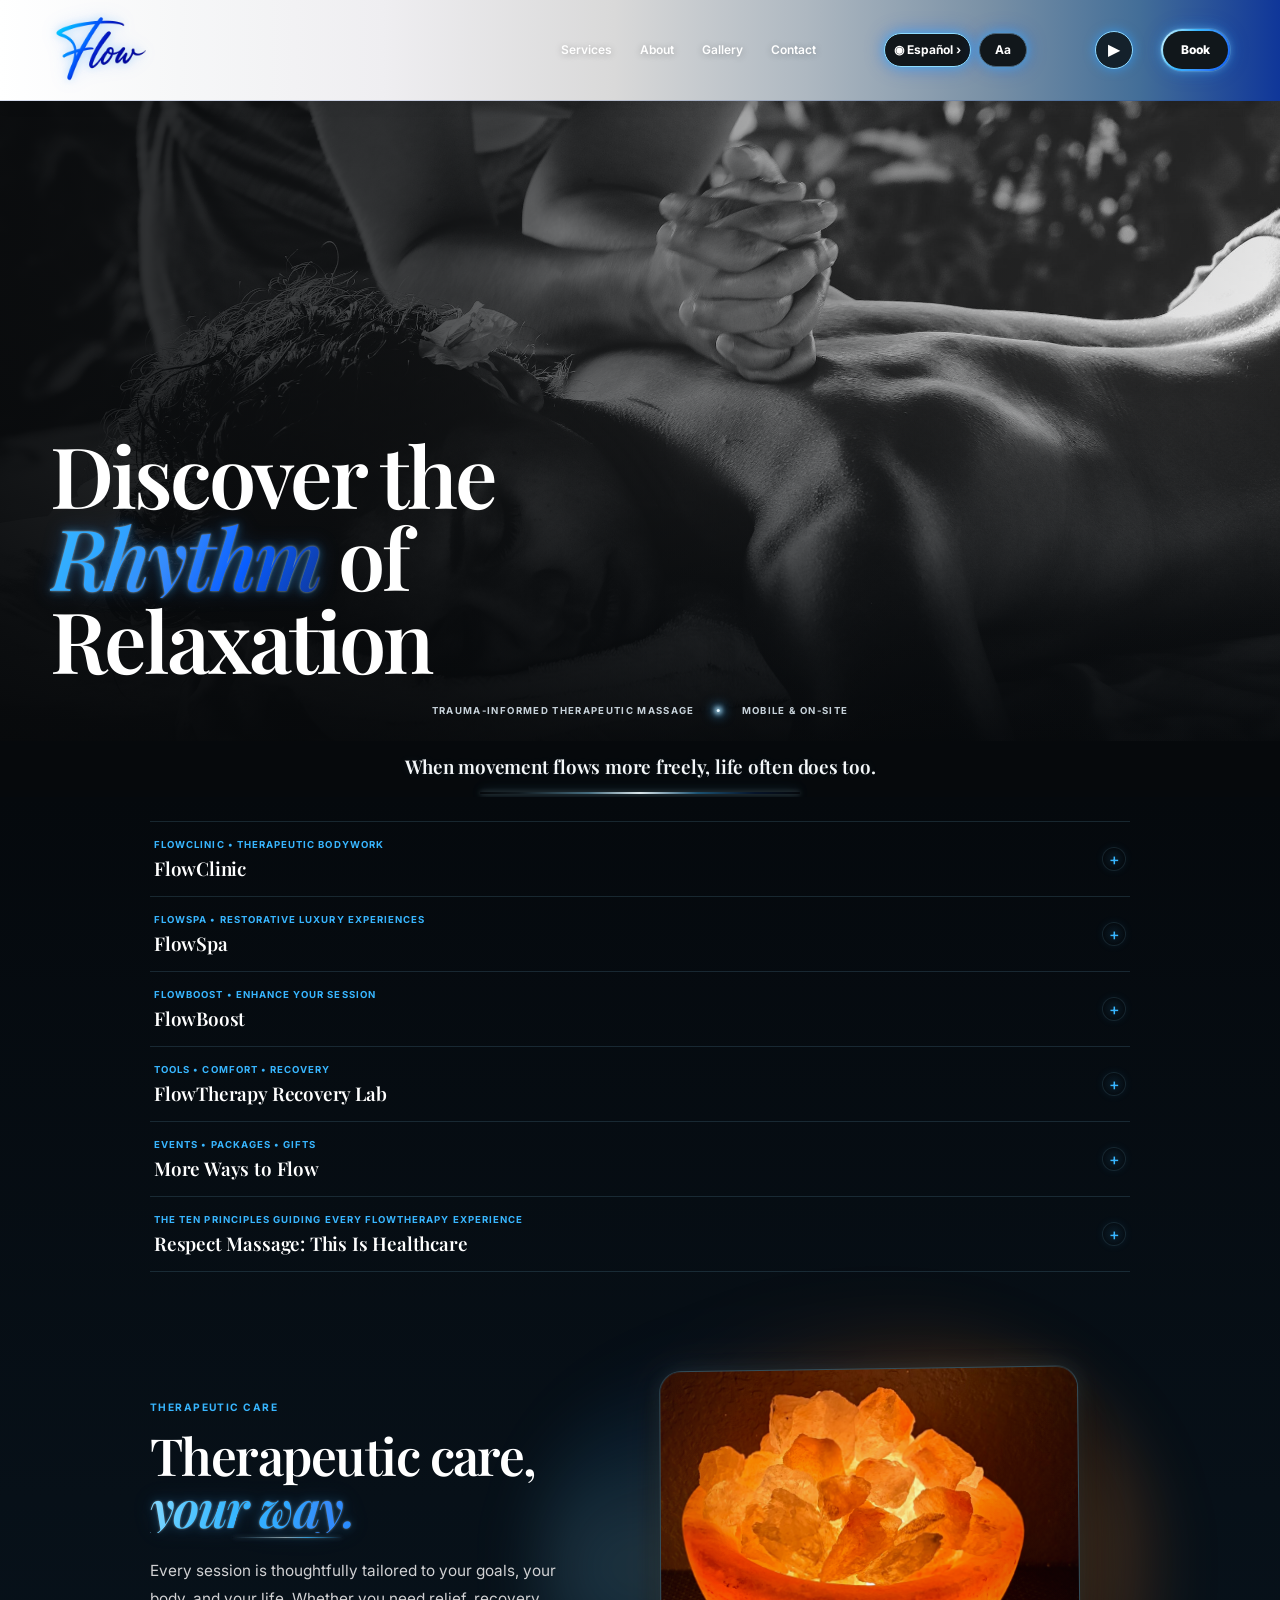
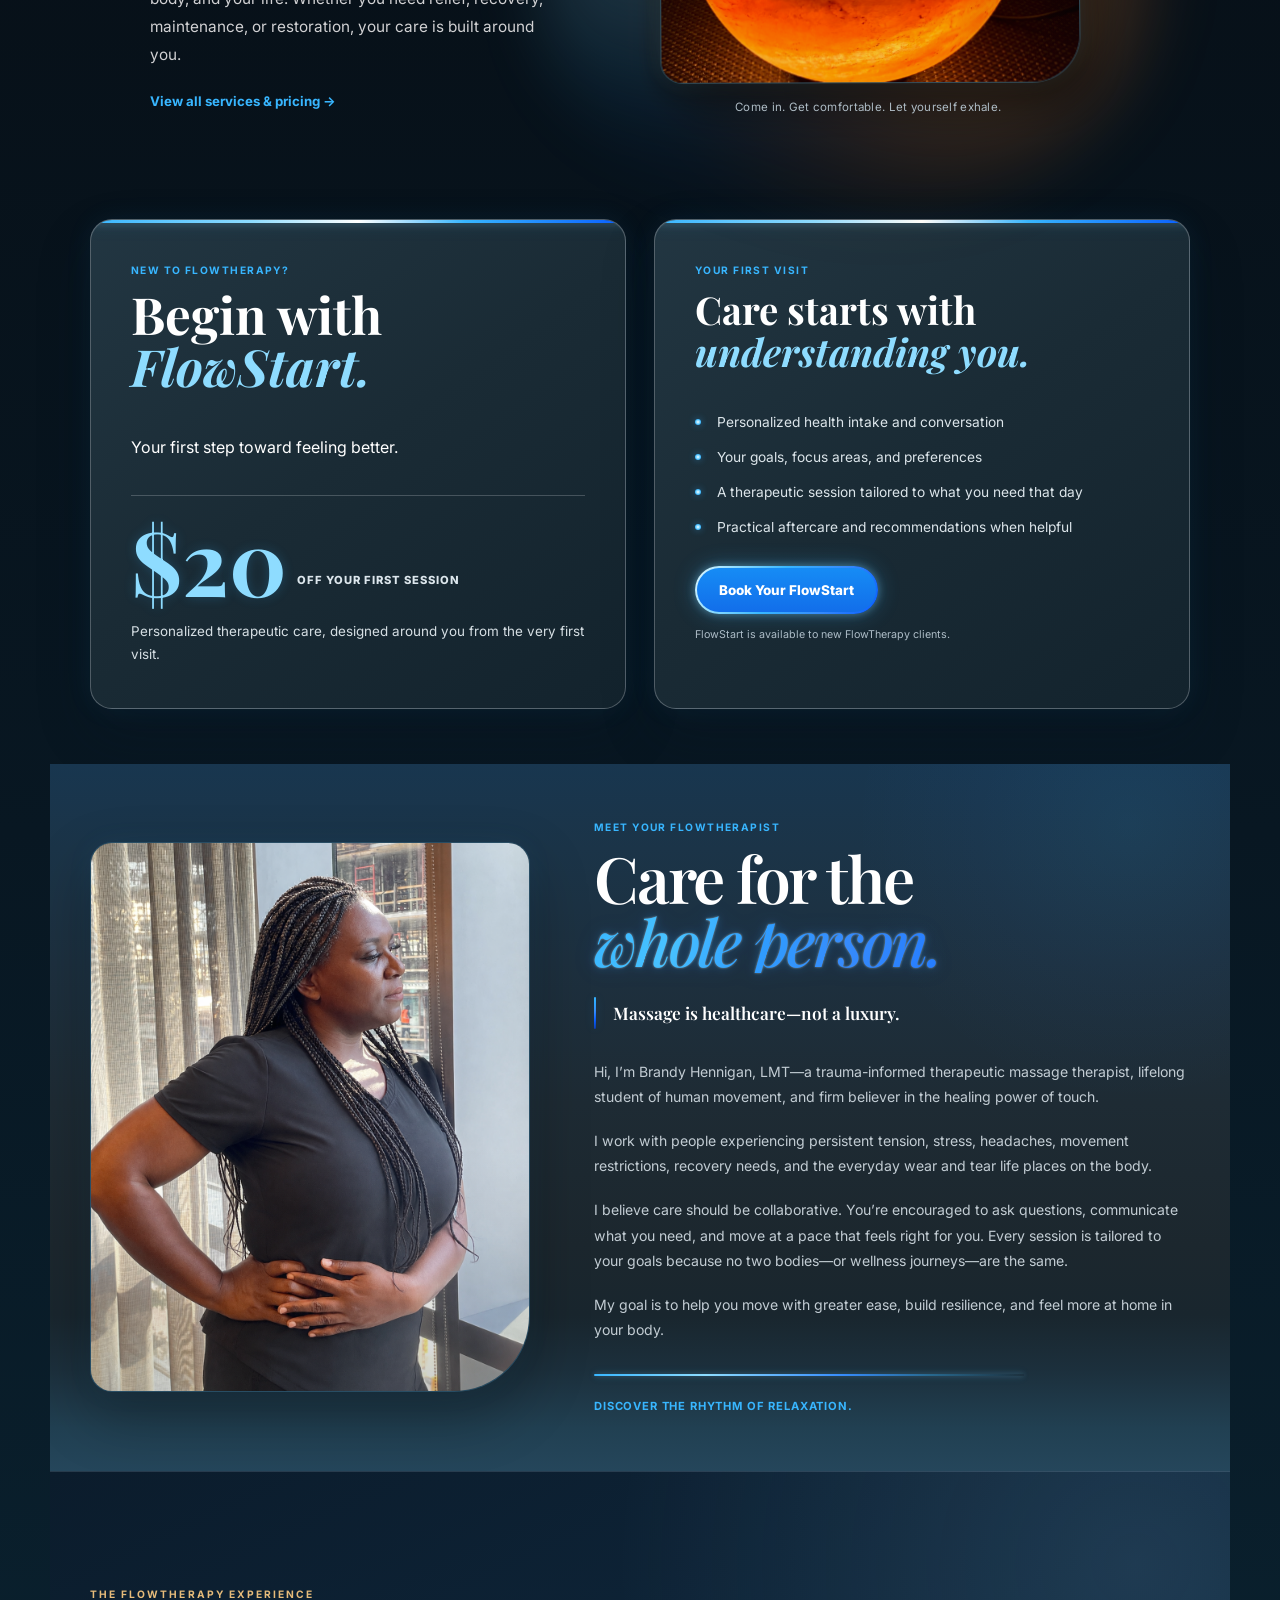
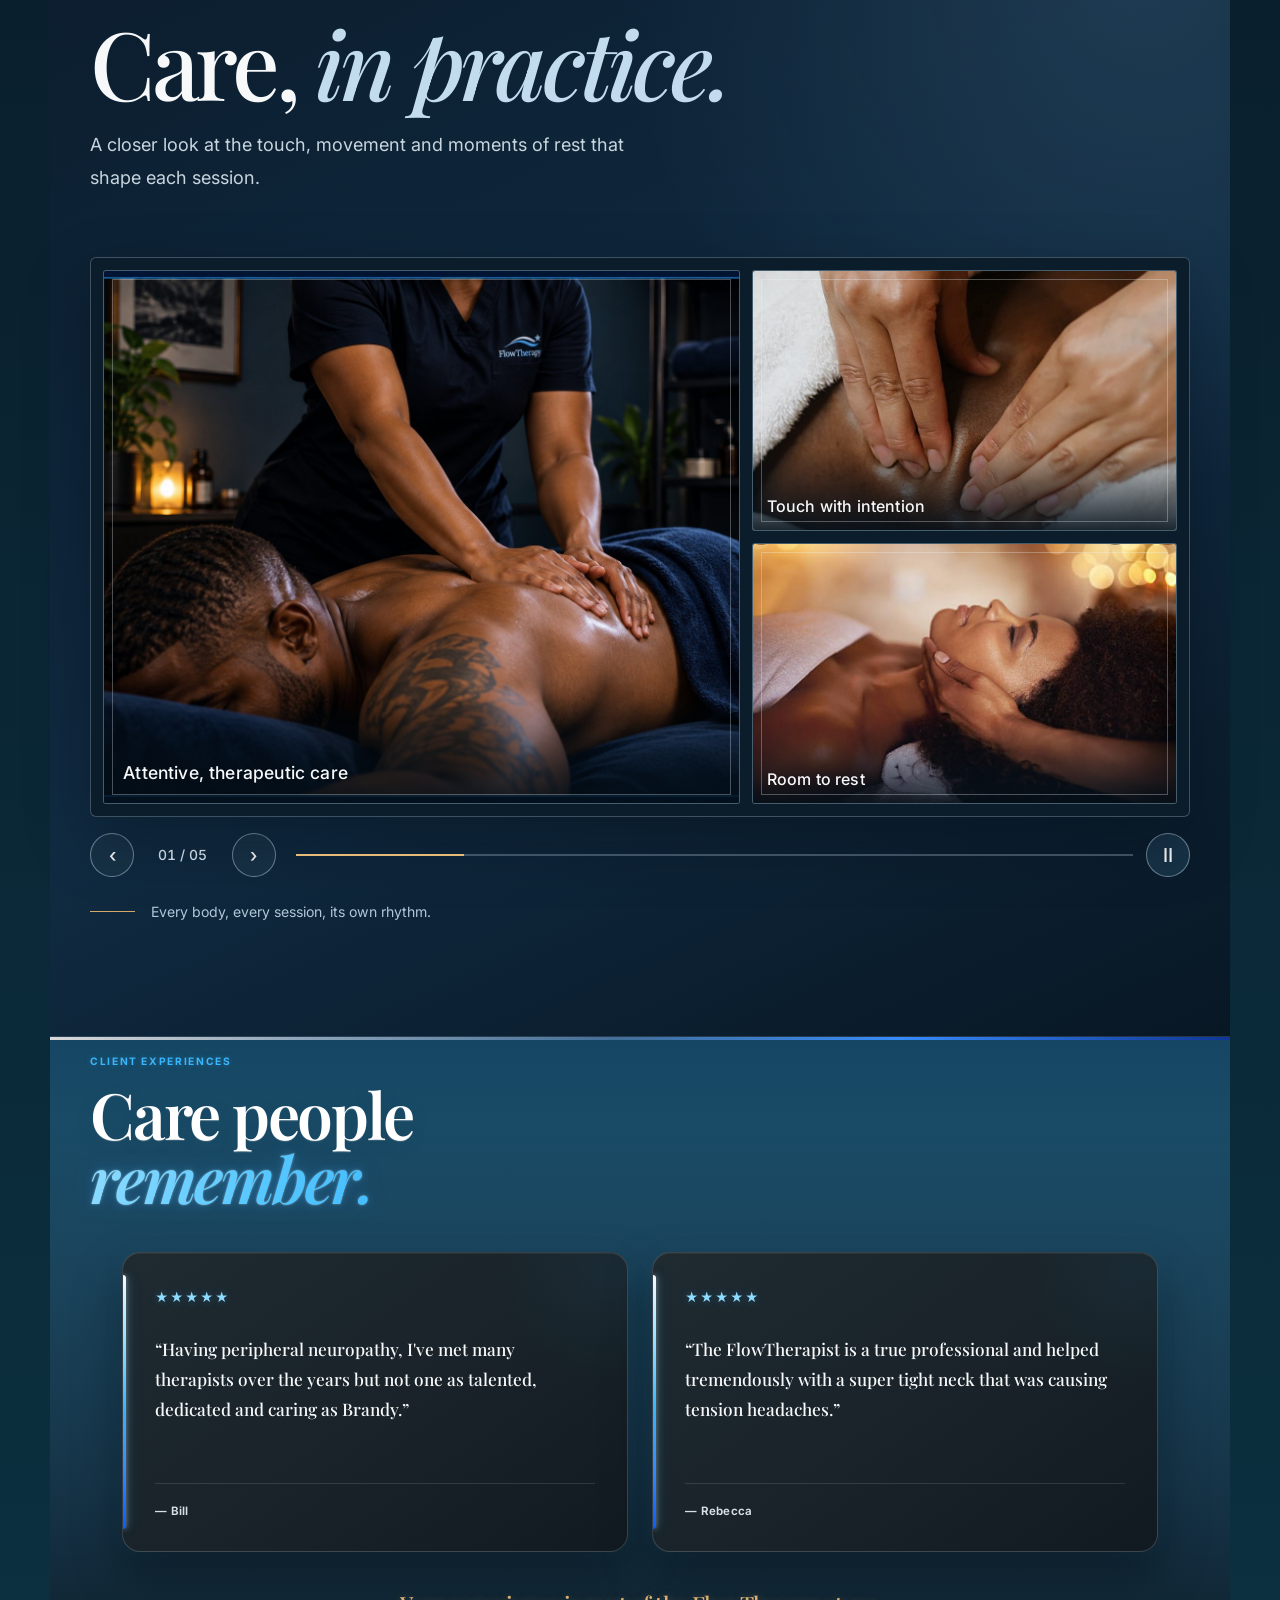
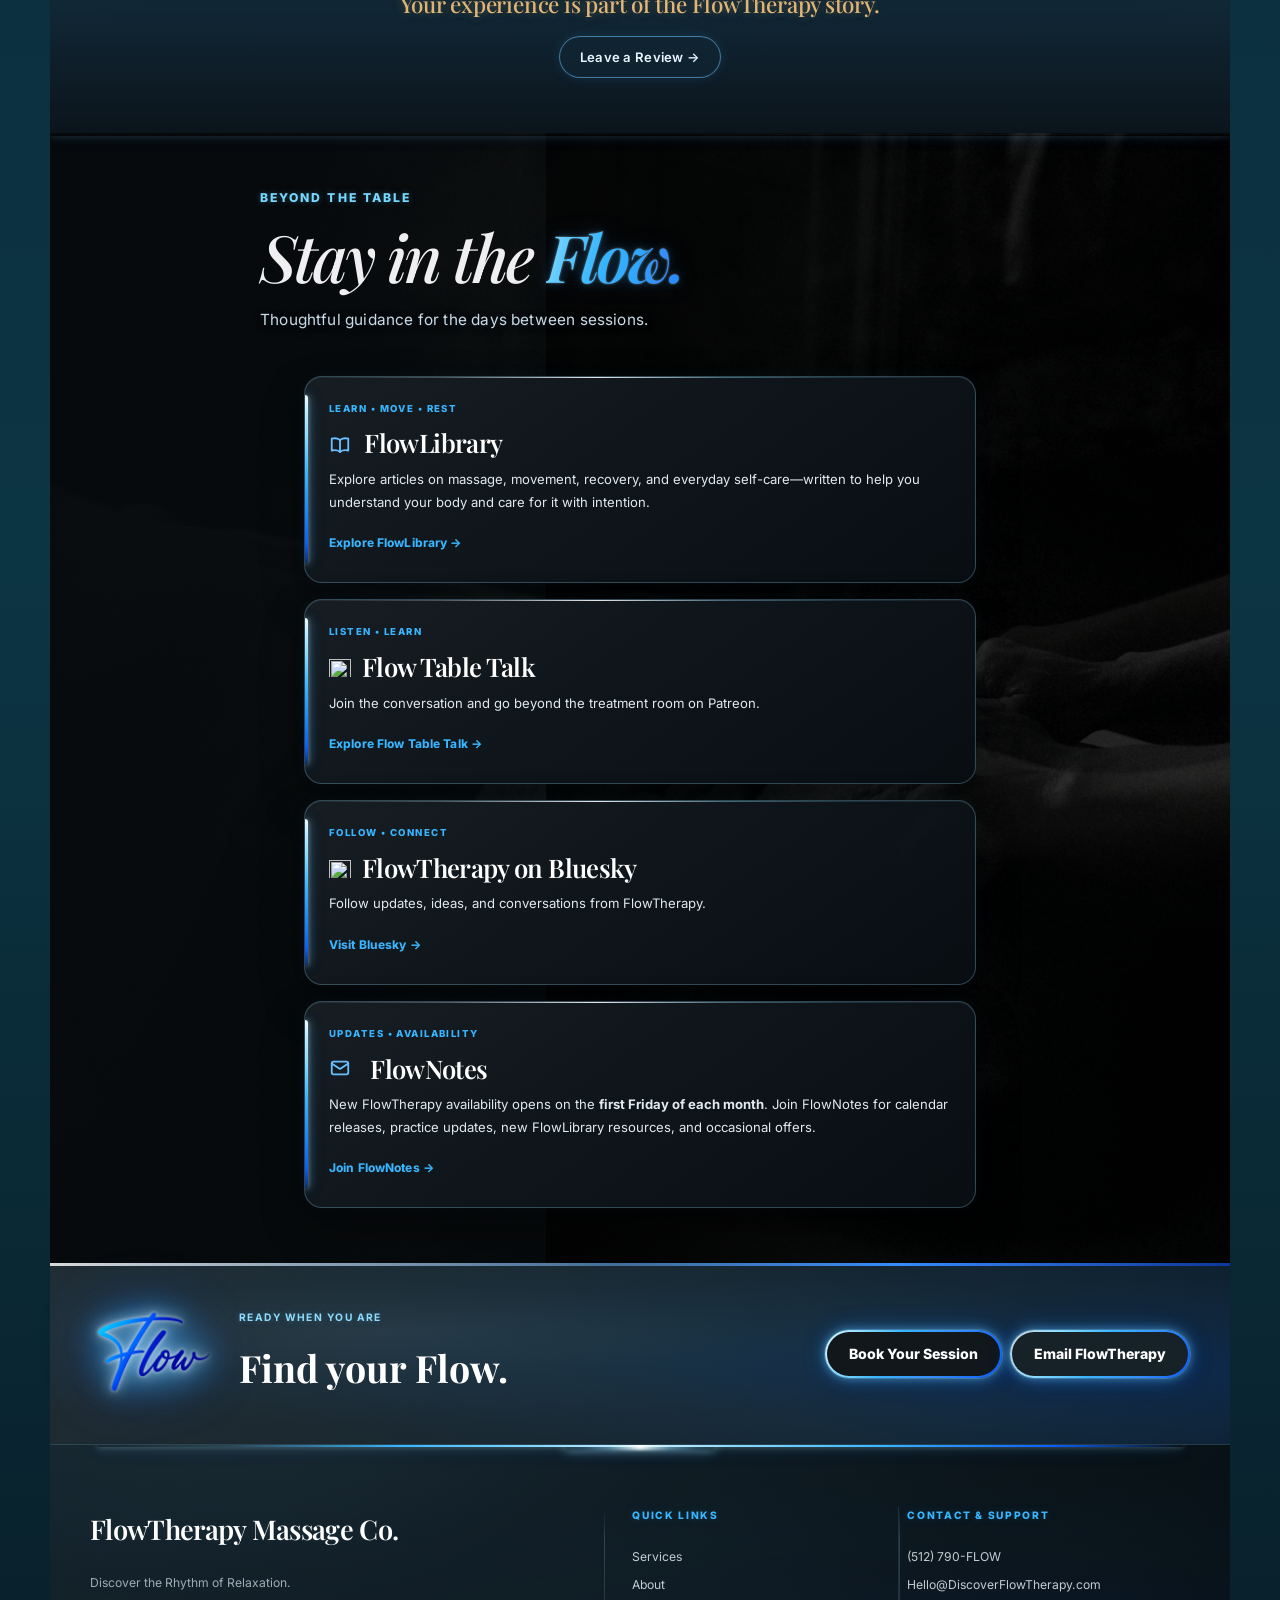
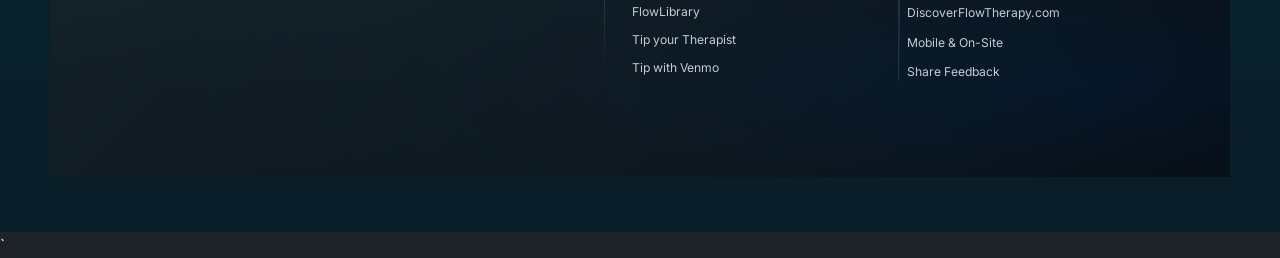
==== index.html @ a509ce99 "updated hero" ====
<!doctype html>
<html lang="en">
  <head>
    <meta charset="UTF-8" />

    <meta name="viewport" content="width=device-width, initial-scale=1.0" />

    <title>Therapeutic Massage in Killeen, TX | FlowTherapy Massage Co.</title>

    <meta
      name="description"
      content="Personalized, trauma-informed therapeutic massage. Discover the Rhythm of Relaxation."
    />
    <link rel="canonical" href="https://discoverflowtherapy.com/" />
    <meta
      property="og:title"
      content="Therapeutic Massage in Killeen, TX | FlowTherapy Massage Co."
    />

    <meta
      property="og:description"
      content="Discover the Rhythm of Relaxation through personalized therapeutic bodywork."
    />

    <meta property="og:type" content="website" />
    <meta property="og:url" content="https://discoverflowtherapy.com/" />

    <script type="application/ld+json">
      {
        "@context": "https://schema.org",
        "@type": "Organization",
        "@id": "https://discoverflowtherapy.com/#organization",
        "name": "FlowTherapy Massage Co.",
        "url": "https://discoverflowtherapy.com/",
        "description": "Personalized, trauma-informed therapeutic massage and restorative bodywork serving Central Texas.",
        "email": "hello@discoverflowtherapy.com",
        "telephone": "+1-512-790-3569",
        "areaServed": [
          {
            "@type": "AdministrativeArea",
            "name": "Bell County, Texas"
          },
          {
            "@type": "AdministrativeArea",
            "name": "Williamson County, Texas"
          },
          {
            "@type": "AdministrativeArea",
            "name": "Travis County, Texas"
          }
        ]
      }
    </script>

    <meta name="theme-color" content="#1d2328" />

    <link rel="preconnect" href="https://fonts.googleapis.com" />

    <link rel="preconnect" href="https://fonts.gstatic.com" crossorigin />

    <link
      href="https://fonts.googleapis.com/css2?family=Inter:wght@400;500;600;700&amp;family=Playfair+Display:ital,wght@0,500;0,600;0,700;1,500;1,600&amp;display=swap"
      rel="stylesheet"
    />

    <link rel="stylesheet" href="./assets/css/style.css?v=4" />
    <link rel="manifest" href="./manifest.webmanifest" />
    <link rel="icon" href="./assets/icons/favicon.ico" />
    <link rel="apple-touch-icon" href="./assets/icons/apple-touch-icon.png" />
    <!-- Google tag (gtag.js) -->
    <script
      async
      src="https://www.googletagmanager.com/gtag/js?id=G-N1Q7YEW5MF"
    ></script>

    <script>
      window.dataLayer = window.dataLayer || [];

      function gtag() {
        dataLayer.push(arguments);
      }

      gtag("js", new Date());
      gtag("config", "G-N1Q7YEW5MF");
    </script>
    <style>
      /* Keep the ten principles compact and legible on narrow screens. */
      .ft-respect-massage .ft-service-content {
        padding-inline: 0.5rem !important;
      }
      .ft-respect-massage ol {
        list-style: none !important;
        counter-reset: respect-principle;
        margin: 0 !important;
        padding: 0 !important;
        width: 100%;
        font-family: Inter, Arial, sans-serif !important;
        font-size: 0.94rem !important;
        font-weight: 500 !important;
        line-height: 1.4 !important;
        letter-spacing: -0.012em;
        color: #eaf2fa;
      }
      .ft-respect-massage li {
        counter-increment: respect-principle;
        display: grid;
        grid-template-columns: 1.55rem minmax(0, 1fr);
        gap: 0.2rem;
        align-items: baseline;
        margin: 0 !important;
        padding: 0.55rem 0 !important;
        border-bottom: 1px solid rgba(145, 190, 230, 0.2);
        font: inherit !important;
      }
      .ft-respect-massage li::before {
        content: counter(respect-principle, decimal-leading-zero);
        color: #69bcff;
        font-size: 0.78rem;
        font-weight: 700;
        letter-spacing: 0;
      }
    </style>
    <style>
      /* Make the content use the available width on phones and small tablets. */
      @media (max-width: 800px) {
        .ft-section .ft-shell,
        .ft-footer .ft-shell {
          width: calc(100% - 16px) !important;
          max-width: none !important;
          margin-inline: auto !important;
          padding-inline: 0 !important;
          box-sizing: border-box;
        }

        .ft-services-layout {
          display: block !important;
          width: 100% !important;
          max-width: none !important;
        }
        .ft-services-menu,
        .ft-services-side,
        .ft-services-menu > .ft-service-group,
        .ft-services-menu .ft-service-content {
          width: 100% !important;
          max-width: none !important;
          min-width: 0 !important;
          box-sizing: border-box;
          margin-inline: 0 !important;
        }
      }
      .ft-services-menu
        > details:first-of-type
        .ft-service-content
        > details.ft-service-group {
        border-bottom: 0 !important;
      }
      .ft-services-menu
        > details:first-of-type
        .ft-service-content
        > details.ft-service-group
        summary {
        border-bottom: 0 !important;
      }

      .ft-community-card h3 {
        display: flex;
        align-items: center;
        gap: 0.7rem;
      }
      .ft-community-card h3 img {
        width: 1.35rem;
        height: 1.35rem;
        object-fit: contain;
        filter: none !important;
        opacity: 1 !important;
        flex: none;
      }
      .ft-footer-grid > div {
        display: flex !important;
        flex-direction: column !important;
        align-items: flex-start;
        gap: 0.55rem;
        min-width: 0;
      }
      .ft-footer-grid a {
        display: block !important;
        overflow-wrap: anywhere;
        line-height: 1.45;
      }
      .ft-footer-grid p {
        margin: 0.25rem 0 0.5rem;
      }
      @media (max-width: 800px) {
        .ft-footer {
          padding-bottom: 5.5rem;
        }
      }
      .ft-meta-glint {
        display: inline-block !important;
        flex: 0 0 3px;
        width: 3px !important;
        height: 3px !important;
        margin-inline: 0.5rem;
        border-radius: 50%;
        background: #e9f8ff !important;
        box-shadow:
          0 0 5px 2px #b9eaff,
          0 0 11px 4px rgba(53, 169, 255, 0.55) !important;
      }
      .ft-access-tools {
        display: flex;
        justify-content: center;
        gap: 0.65rem;
        padding: 0.55rem 1rem;
        background: #0e1f2d;
      }
      .ft-access-tools a[aria-disabled="true"] {
        opacity: 0.55;
        cursor: not-allowed;
      }
      .ft-access-tools a,
      .ft-access-tools button {
        display: inline-flex;
        align-items: center;
        min-height: 2.5rem;
        padding: 0.35rem 0.8rem;
        border: 1px solid #5aa9df;
        border-radius: 999px;
        background: #142d42;
        color: #edf7ff;
        font:
          600 0.9rem Inter,
          Arial,
          sans-serif;
        text-decoration: none;
        cursor: pointer;
      }
      html.ft-large-text {
        font-size: 125% !important;
      }
      html.ft-large-text .ft-service-content,
      html.ft-large-text .ft-about-copy,
      html.ft-large-text .ft-flowhub {
        font-size: 1.15rem !important;
      }
    </style>
    <style>
      .ft-access-tools {
        display: flex;
        justify-content: flex-end;
        align-items: center;
        gap: 8px;
        padding: 0px max(16px, calc((100vw - 1200px) / 2));
        background: transparent;
      }
      .ft-access-tools a,
      .ft-access-tools button {
        display: inline-flex;
        align-items: center;
        justify-content: center;
        min-height: 34px;
        padding: 0 9px;
        border: 1px solid #49647a;
        border-radius: 999px;
        background: #11171b;
        box-shadow:
          0 0 10px rgba(56, 182, 255, 0.65),
          0 0 20px rgba(9, 94, 255, 0.4);
        color: #fff;
        font:
          700 12px/1 Inter,
          Arial,
          sans-serif;
        text-decoration: none;
        white-space: nowrap;
        cursor: pointer;
      }
      .ft-access-tools #ft-text-size {
        min-width: 48px;
        padding-inline: 12px;
      }
      .ft-access-tools #ft-spanish {
        border-color: #8edcff;
      }
      .ft-access-tools a:focus-visible,
      .ft-access-tools button:focus-visible {
        outline: 2px solid #9bdcff;
        outline-offset: 3px;
      }
    </style>
    <style>
      /* Clickable service cards keep the existing FlowTherapy card treatment. */
      a.ft-simple-service {
        color: inherit;
        text-decoration: none;
      }
    </style>
    <style>
      /* Care, in practice — the FlowTherapy editorial gallery. */
      .ft-gallery {
        position: relative;
        isolation: isolate;
        padding: clamp(5rem, 9vw, 9rem) 0;
        color: #f6f8fa;
        background:
          radial-gradient(
            circle at 92% 8%,
            rgba(116, 170, 207, 0.16),
            transparent 34%
          ),
          linear-gradient(155deg, #0b1c2c, #102b42 57%, #081724);
      }
      .ft-gallery::before {
        content: "";
        position: absolute;
        inset: 0;
        z-index: -1;
        pointer-events: none;
        border-block: 1px solid rgba(188, 215, 238, 0.16);
      }
      .ft-gallery .ft-gallery-intro {
        max-width: 710px;
        margin-bottom: clamp(2rem, 5vw, 4.2rem);
      }
      .ft-gallery .ft-eyebrow {
        color: #e6bb7a;
        letter-spacing: 0.2em;
      }
      .ft-gallery h2 {
        margin: 0.35rem 0 1rem;
        font:
          500 clamp(2.8rem, 7.4vw, 6.3rem)/1.05 "Playfair Display",
          Georgia,
          serif;
        letter-spacing: -0.045em;
      }
      .ft-gallery h2 em {
        color: #c2dcee;
        font-weight: 500;
      }
      .ft-gallery-intro > p:last-child {
        max-width: 34rem;
        margin: 0;
        color: #c7d5de;
        font:
          400 clamp(1rem, 1.5vw, 1.13rem)/1.8 Inter,
          sans-serif;
      }
      .ft-gallery-stage {
        position: relative;
        height: clamp(400px, 47vw, 560px);
        overflow: hidden;
        border: 1px solid rgba(190, 216, 232, 0.28);
        border-radius: 6px;
        background: #0b1d2b;
        box-shadow: 0 24px 65px rgba(0, 5, 12, 0.3);
      }
      .ft-gallery-panel {
        position: absolute;
        inset: 0;
        display: grid;
        grid-template-columns: minmax(0, 1.5fr) minmax(0, 1fr);
        grid-template-rows: repeat(2, minmax(0, 1fr));
        gap: clamp(6px, 1vw, 12px);
        padding: clamp(6px, 1vw, 12px);
        opacity: 0;
        visibility: hidden;
        pointer-events: none;
        transition:
          opacity 0.8s ease,
          visibility 0s linear 0.8s;
      }
      .ft-gallery-panel.is-active {
        opacity: 1;
        visibility: visible;
        pointer-events: auto;
        z-index: 1;
        transition:
          opacity 0.8s ease,
          visibility 0s;
      }
      .ft-gallery-item {
        position: relative;
        min-width: 0;
        min-height: 0;
        margin: 0;
        overflow: hidden;
        background: #193447;
        border: 1px solid rgba(223, 235, 244, 0.22);
        border-radius: 3px;
      }
      .ft-gallery-item:first-child {
        grid-row: 1 / 3;
      }
      .ft-gallery-panel--pair .ft-gallery-item:last-child {
        grid-row: 1 / 3;
      }
      .ft-gallery-item::after {
        content: "";
        position: absolute;
        inset: 8px;
        border: 1px solid rgba(235, 242, 249, 0.3);
        pointer-events: none;
      }
      .ft-gallery-item button {
        display: block;
        width: 100%;
        height: 100%;
        padding: 0;
        border: 0;
        color: inherit;
        background: transparent;
        text-align: left;
        cursor: zoom-in;
      }
      .ft-gallery-item img {
        display: block;
        width: 100%;
        height: 100%;
        object-fit: cover;
        transition: transform 0.7s ease;
      }
      .ft-gallery-item button:hover img {
        transform: scale(1.035);
      }
      .ft-gallery-item button:focus-visible,
      .ft-gallery-control:focus-visible {
        outline: 3px solid #e8b36d;
        outline-offset: -4px;
      }
      .ft-gallery-item figcaption {
        position: absolute;
        inset: auto 0 0;
        padding: 3rem 0.85rem 0.8rem;
        pointer-events: none;
        background: linear-gradient(transparent, rgba(3, 15, 25, 0.88));
        font:
          500 clamp(0.75rem, 1.3vw, 1rem)/1.35 Inter,
          sans-serif;
        letter-spacing: 0.01em;
      }
      .ft-gallery-item:first-child figcaption {
        padding: 4rem 1.2rem 1.15rem;
        font-size: clamp(0.9rem, 1.5vw, 1.1rem);
      }
      .ft-gallery-controls {
        display: flex;
        align-items: center;
        gap: 0.8rem;
        margin-top: 1rem;
      }
      .ft-gallery-control {
        display: inline-grid;
        place-items: center;
        flex: none;
        width: 44px;
        height: 44px;
        padding: 0;
        border: 1px solid rgba(194, 220, 238, 0.5);
        border-radius: 50%;
        color: #f6f8fa;
        background: #173246;
        font:
          500 1.2rem Inter,
          sans-serif;
        cursor: pointer;
      }
      .ft-gallery-control:hover {
        border-color: #e6bb7a;
        color: #e6bb7a;
      }
      .ft-gallery-count {
        min-width: 4.5rem;
        color: #d9e8f3;
        text-align: center;
        font:
          500 0.87rem Inter,
          sans-serif;
        font-variant-numeric: tabular-nums;
      }
      .ft-gallery-progress {
        position: relative;
        flex: 1;
        height: 2px;
        margin-left: 0.5rem;
        background: rgba(194, 220, 238, 0.28);
      }
      .ft-gallery-progress span {
        display: block;
        height: 100%;
        width: 20%;
        background: #e6bb7a;
        transition: width 0.6s ease;
      }
      .ft-gallery-note {
        display: flex;
        align-items: center;
        gap: 1rem;
        margin: 1.5rem 0 0;
        color: #afc7d7;
        font:
          400 0.88rem/1.5 Inter,
          sans-serif;
      }
      .ft-gallery-note::before {
        content: "";
        width: 2.8rem;
        height: 1px;
        background: #d5a968;
      }
      .ft-gallery-dialog {
        position: fixed;
        width: min(94vw, 1200px);
        max-height: 94vh;
        padding: 0;
        border: 1px solid rgba(198, 224, 242, 0.38);
        border-radius: 8px;
        color: #fff;
        background: #091927;
        box-shadow: 0 30px 90px rgba(0, 0, 0, 0.7);
      }
      .ft-gallery-dialog::backdrop {
        background: rgba(2, 10, 19, 0.88);
      }
      .ft-gallery-dialog img {
        display: block;
        width: 100%;
        max-height: 79vh;
        object-fit: contain;
      }
      .ft-gallery-dialog p {
        margin: 0;
        padding: 0.8rem 1.1rem 1rem;
        font:
          500 0.92rem Inter,
          sans-serif;
      }
      .ft-gallery-close {
        position: absolute;
        top: 0.75rem;
        right: 0.75rem;
        width: 44px;
        height: 44px;
        border: 1px solid rgba(255, 255, 255, 0.6);
        border-radius: 50%;
        color: white;
        background: rgba(4, 16, 27, 0.85);
        font-size: 1.5rem;
        cursor: pointer;
      }
      .ft-gallery-close:focus-visible {
        outline: 3px solid #e8b36d;
        outline-offset: 3px;
      }
      @media (max-width: 700px) {
        .ft-gallery {
          padding-block: 3.7rem;
        }
        .ft-gallery .ft-gallery-intro {
          margin-bottom: 1.5rem;
        }
        .ft-gallery-stage {
          height: min(112vw, 520px);
          min-height: 390px;
        }
        .ft-gallery-panel {
          grid-template-columns: repeat(2, minmax(0, 1fr));
          grid-template-rows: minmax(0, 1.35fr) minmax(0, 1fr);
          gap: 7px;
          padding: 7px;
        }
        .ft-gallery-item:first-child {
          grid-column: 1 / -1;
          grid-row: 1;
        }
        .ft-gallery-panel--pair .ft-gallery-item:last-child {
          grid-column: 1 / -1;
          grid-row: 2;
        }
        .ft-gallery-item figcaption,
        .ft-gallery-item:first-child figcaption {
          padding: 2.6rem 0.7rem 0.6rem;
          font-size: 0.78rem;
        }
        .ft-gallery-item:first-child figcaption {
          font-size: 0.94rem;
          padding: 3rem 1rem 0.8rem;
        }
        .ft-gallery-controls {
          gap: 0.55rem;
        }
        .ft-gallery-progress {
          margin-left: 0.2rem;
        }
      }
      @media (prefers-reduced-motion: reduce) {
        .ft-gallery-panel,
        .ft-gallery-panel.is-active,
        .ft-gallery-progress span,
        .ft-gallery-item img {
          transition: none;
        }
      }

      /* A small, visitor-controlled music button in the site header. */
      .ft-soul-button {
        width: 38px;
        height: 38px;
        min-width: 38px;
        padding: 0;
        display: inline-grid;
        place-items: center;
        border-radius: 50%;
        border: 1px solid #8dd8ff;
        background: #14212b;
        color: #fff;
        box-shadow: 0 0 11px rgba(44, 159, 255, 0.7);
        cursor: pointer;
        font-size: 16px;
        line-height: 1;
      }
      .ft-soul-button:hover,
      .ft-soul-button[aria-pressed="true"] {
        box-shadow: 0 0 17px rgba(62, 177, 255, 0.95);
      }
      .ft-soul-button:focus-visible,
      .ft-soul-close:focus-visible,
      .ft-soul-panel a:focus-visible {
        outline: 3px solid #ffcb80;
        outline-offset: 3px;
      }
      .ft-soul-panel {
        position: absolute;
        top: calc(100% + 8px);
        right: max(12px, calc((100vw - 1200px) / 2));
        z-index: 100;
        width: min(340px, calc(100vw - 24px));
        padding: 12px;
        color: #fff;
        background: #102538;
        border: 1px solid #6595b5;
        border-radius: 18px;
        box-shadow: 0 18px 42px rgba(0, 0, 0, 0.35);
      }
      .ft-soul-panel[hidden] {
        display: none;
      }
      .ft-soul-panel-head {
        display: flex;
        align-items: center;
        justify-content: space-between;
        gap: 10px;
        margin-bottom: 8px;
        font:
          600 14px Inter,
          sans-serif;
      }
      .ft-soul-close {
        background: none;
        color: #fff;
        border: 0;
        font-size: 24px;
        line-height: 1;
        cursor: pointer;
      }
      .ft-soul-embed iframe {
        display: block;
        width: 100%;
        border: 0;
        border-radius: 12px;
      }
      .ft-soul-panel a {
        display: inline-block;
        color: #b8e4ff;
        margin-top: 9px;
        font:
          500 13px Inter,
          sans-serif;
      }
      @media (prefers-reduced-motion: reduce) {
        .ft-soul-button {
          transition: none;
        }
      }
    </style>

    <style>
      /* Enrollment reveal + modal */
      .ft-explore-trigger[aria-expanded="true"] {
        border-left: 2px solid #e6bb7a;
        background: rgba(35, 82, 111, 0.72);
        box-shadow: inset 3px 0 rgba(88, 186, 255, 0.72);
      }
      .ft-plan-explore[hidden],
      .ft-enroll-modal[hidden] {
        display: none !important;
      }
      .ft-enroll-modal {
        position: fixed;
        inset: 0;
        z-index: 10000;
        display: grid;
        place-items: center;
        padding: 18px;
        background: rgba(2, 10, 17, 0.78);
        backdrop-filter: blur(10px);
      }
      .ft-enroll-dialog {
        position: relative;
        width: min(620px, 100%);
        max-height: min(88vh, 760px);
        overflow: auto;
        padding: clamp(22px, 5vw, 38px);
        border: 1px solid rgba(105, 191, 255, 0.34);
        border-radius: 24px;
        background:
          radial-gradient(
            circle at 95% 0%,
            rgba(73, 169, 235, 0.18),
            transparent 34%
          ),
          linear-gradient(145deg, #102d42, #081d2b 78%);
        box-shadow:
          0 28px 80px rgba(0, 0, 0, 0.52),
          0 0 28px rgba(73, 169, 235, 0.12);
        color: #f7fbff;
      }
      .ft-enroll-dialog::before {
        content: "";
        position: absolute;
        top: 0;
        left: 32px;
        width: 86px;
        height: 1px;
        background: #e6bb7a;
        box-shadow: 0 0 14px rgba(230, 187, 122, 0.55);
      }
      .ft-enroll-close {
        position: absolute;
        top: 14px;
        right: 14px;
        width: 38px;
        height: 38px;
        border: 1px solid #49647a;
        border-radius: 50%;
        background: #11171b;
        color: #fff;
        font-size: 20px;
        cursor: pointer;
      }
      .ft-enroll-kicker {
        margin: 0 42px 8px 0;
        color: #69bfff;
        font:
          700 0.68rem/1.4 Inter,
          Arial,
          sans-serif;
        letter-spacing: 0.15em;
        text-transform: uppercase;
      }
      .ft-enroll-dialog h2 {
        margin: 0 0 8px;
        font:
          500 clamp(2rem, 7vw, 3rem)/1.04 "Playfair Display",
          Georgia,
          serif;
      }
      .ft-enroll-selected {
        margin: 0 0 20px;
        padding: 14px 16px;
        border: 1px solid rgba(230, 187, 122, 0.5);
        border-radius: 14px;
        background: rgba(31, 78, 106, 0.58);
      }
      .ft-enroll-selected strong {
        color: #f0c77d;
      }
      .ft-enroll-grid {
        display: grid;
        grid-template-columns: 1fr 1fr;
        gap: 12px;
      }
      .ft-enroll-field {
        display: grid;
        gap: 6px;
        margin-bottom: 12px;
      }
      .ft-enroll-field--full {
        grid-column: 1 / -1;
      }
      .ft-enroll-field label {
        font:
          700 0.76rem/1.3 Inter,
          Arial,
          sans-serif;
        color: #dcebf4;
      }
      .ft-enroll-field input,
      .ft-enroll-field textarea {
        width: 100%;
        box-sizing: border-box;
        border: 1px solid rgba(112, 187, 236, 0.35);
        border-radius: 12px;
        background: rgba(8, 28, 42, 0.82);
        color: #fff;
        padding: 12px 13px;
        font:
          400 0.92rem/1.4 Inter,
          Arial,
          sans-serif;
      }
      .ft-enroll-field textarea {
        min-height: 92px;
        resize: vertical;
      }
      .ft-enroll-note {
        margin: 2px 0 14px;
        color: #afc5d3;
        font:
          400 0.76rem/1.5 Inter,
          Arial,
          sans-serif;
      }
      .ft-enroll-ack {
        display: flex;
        gap: 10px;
        align-items: flex-start;
        margin: 16px 0;
        color: #d7e5ed;
        font:
          400 0.78rem/1.5 Inter,
          Arial,
          sans-serif;
      }
      .ft-enroll-ack input {
        margin-top: 3px;
        accent-color: #e6bb7a;
      }
      .ft-enroll-submit {
        width: 100%;
        min-height: 46px;
        border: 1px solid #e6bb7a;
        border-radius: 999px;
        background: linear-gradient(
          135deg,
          rgba(38, 87, 117, 0.98),
          rgba(20, 55, 78, 0.98)
        );
        color: #fff;
        font:
          700 0.8rem/1 Inter,
          Arial,
          sans-serif;
        cursor: pointer;
      }
      .ft-enroll-fineprint {
        margin: 12px 0 0;
        color: #9fb7c5;
        font:
          400 0.7rem/1.5 Inter,
          Arial,
          sans-serif;
        text-align: center;
      }
      .ft-enroll-success {
        text-align: center;
        padding: 28px 4px 8px;
      }
      .ft-enroll-success h3 {
        margin: 0 0 10px;
        font:
          500 2rem/1.1 "Playfair Display",
          Georgia,
          serif;
      }
      .ft-enroll-success p {
        color: #cbdbe5;
        line-height: 1.65;
      }
      body.ft-modal-open {
        overflow: hidden;
      }
      @media (max-width: 600px) {
        .ft-enroll-modal {
          padding: 0;
          place-items: end stretch;
        }
        .ft-enroll-dialog {
          width: 100%;
          max-height: 92vh;
          border-radius: 24px 24px 0 0;
        }
        .ft-enroll-grid {
          grid-template-columns: 1fr;
        }
      }
    </style>
  </head>

  <body class="flowtherapy-home">
    <!-- =====================================================
         HEADER
         ===================================================== -->

    <header class="ft-header">
      <div class="ft-shell ft-nav">
        <a href="#home" class="ft-logo-link" aria-label="FlowTherapy home">
          <img
            src="./assets/images/flowtherapy-logo.png"
            alt="FlowTherapy"
            class="ft-logo"
          />
        </a>

        <nav class="ft-nav-links" aria-label="Main navigation">
          <a href="#services">Services</a>
          <a href="#about">About</a>
          <a href="#gallery">Gallery</a>
          <a href="#contact">Contact</a>

          <div class="ft-access-tools" aria-label="Reading options">
            <a
              id="ft-spanish"
              href="./es.html"
              lang="es"
              aria-label="Leer esta página en español"
              >◉ Español ›</a
            >
            <button
              id="ft-text-size"
              type="button"
              aria-pressed="false"
              aria-label="Increase text size"
              title="Larger text"
            >
              Aa
            </button>
          </div>
          <button
            id="ft-soul-button"
            class="ft-soul-button"
            type="button"
            aria-label="Play Soul Flow music"
            aria-pressed="false"
            title="Soul Flow music"
          >
            ▶
          </button>
          <a
            class="ft-nav-book"
            href="https://flowtherapy.noterro.com/"
            target="_blank"
            rel="noopener"
          >
            Book
          </a>
        </nav>
      </div>
      <div class="ft-soul-panel" id="ft-soul-panel" hidden>
        <div class="ft-soul-panel-head">
          <span>Soul Flow · FlowTherapy</span
          ><button
            class="ft-soul-close"
            type="button"
            aria-label="Hide music player"
          >
            ×
          </button>
        </div>
        <div class="ft-soul-embed" id="ft-soul-embed"></div>
        <a
          href="https://open.spotify.com/playlist/35kOQC6udy7D7cbl1kyhpG"
          target="_blank"
          rel="noopener noreferrer"
          >Listen on Spotify ↗</a
        >
      </div>
    </header>

    <main>
      <!-- ===================================================
     HERO
=================================================== -->

      <section class="ft-hero" id="home">
        <div class="ft-hero-overlay" aria-hidden="true"></div>

        <div class="ft-shell ft-hero-inner">
          <div class="ft-hero-content">
            <h1>
              Discover the
              <br />
              <em>Rhythm</em> of
              <br />
              Relaxation
            </h1>

            <div class="ft-hero-meta">
              <span>Trauma-Informed Therapeutic Massage</span>

              <span
                class="ft-hero-meta-orb ft-meta-glint"
                aria-hidden="true"
              ></span>

              <span>Mobile &amp; On-Site</span>
            </div>
          </div>
        </div>
      </section>
      <!-- ===================================================
           FLOW STATEMENT
           =================================================== -->

      <section class="ft-flow-statement">
        <div class="ft-shell">
          <p>When movement flows more freely, life often does too.</p>
        </div>
      </section>

      <!-- ===================================================
           SERVICES
           =================================================== -->

      <section class="ft-section ft-services" id="services">
        <div class="ft-shell">
          <div class="ft-services-layout">
            <!-- ===============================================
                 SERVICE MENU
                 =============================================== -->

            <div class="ft-services-menu">
              <!-- FLOWCLINIC -->

              <details class="ft-service-group">
                <summary>
                  <span>
                    <small> FLOWCLINIC • THERAPEUTIC BODYWORK </small>

                    <strong> FlowClinic </strong>
                  </span>

                  <b aria-hidden="true"></b>
                </summary>

                <div class="ft-service-content">
                  <p class="ft-service-intro">
                    Each session begins with a brief discussion of your
                    treatment goals, areas of concern, and pressure preferences.
                  </p>
                  <a
                    class="ft-simple-service ft-premium-service"
                    href="https://flowtherapy.noterro.com/book-online/service/321341/Signature-Flow-Bodywork"
                    target="_blank"
                    rel="noopener noreferrer"
                  >
                    <strong>Signature Flow Bodywork</strong>
                    <span
                      >75- or 90-minute full-body therapeutic massage tailored
                      to your goals, with additional time directed to your
                      priority areas.</span
                    >
                  </a>
                  <a
                    class="ft-service-row"
                    href="https://flowtherapy.noterro.com/book-online/service/321425/Focused-Flow"
                    target="_blank"
                    rel="noopener noreferrer"
                  >
                    <strong>Focused Flow</strong>
                    <span
                      >Targeted therapeutic 45-minute massage for one or two
                      areas of concern, with assisted stretching included.</span
                    >
                  </a>
                  <a
                    class="ft-service-link"
                    href="https://flowtherapy.noterro.com/service-category/61448/FlowClinic-Therapeutic-Relief"
                    target="_blank"
                    rel="noopener noreferrer"
                    >View Sessions &amp; Pricing →</a
                  >
                  <!-- COMING SOON -->
                  <details class="ft-service-group">
                    <summary>
                      <span>
                        <small>COMING SOON • NEW WAYS TO FLOW</small>
                        <strong>Coming Soon</strong>
                      </span>
                      <b aria-hidden="true"></b>
                    </summary>
                    <div class="ft-service-content">
                      <a
                        class="ft-simple-service"
                        href="https://flowtherapy.noterro.com/service/321426/VeteranFlow"
                        target="_blank"
                        rel="noopener noreferrer"
                      >
                        <strong>VeteranFlow</strong>
                        <span
                          >VA Community Care through TriWest, pending
                          credentialing.</span
                        >
                      </a>
                      <div class="ft-simple-service">
                        <strong>Tok Sen Flow</strong>
                        <span
                          >Rhythmic tapping with a wooden limb and khone (mallet
                          and wedge), paired with hands-on massage and
                          stretching for a distinctive approach to muscle
                          tension. Coming soon.</span
                        >
                      </div>
                    </div>
                  </details>
                </div>
              </details>

              <!-- SPAFLOW -->

              <details class="ft-service-group">
                <summary>
                  <span>
                    <small> FLOWSPA • RESTORATIVE LUXURY EXPERIENCES </small>

                    <strong> FlowSpa </strong>
                  </span>

                  <b aria-hidden="true"></b>
                </summary>

                <div class="ft-service-content">
                  <p class="ft-service-intro">
                    Therapeutic care can still feel restorative and indulgent.
                    Choose a FlowSpa scrub—Medicinal, Milk + Honey, or Real
                    Rose—with HandFlow or SoleFlow.
                  </p>

                  <div class="ft-spaflow-list">
                    <a
                      class="ft-simple-service"
                      href="https://flowtherapy.noterro.com/book-online/service/321430/LymphFlow"
                      target="_blank"
                      rel="noopener noreferrer"
                    >
                      <strong>LymphFlow</strong
                      ><span
                        >Gentle, specialized bodywork that supports lymphatic
                        flow and may help ease swelling and fluid buildup.</span
                      >
                    </a>
                    <a
                      class="ft-simple-service"
                      href="https://flowtherapy.noterro.com/book-online/service/321342/HandFlow"
                      target="_blank"
                      rel="noopener noreferrer"
                    >
                      <strong>HandFlow</strong
                      ><span
                        >A restorative scrub and focused massage for the hands,
                        wrists, and forearms.</span
                      >
                    </a>
                    <a
                      class="ft-simple-service"
                      href="https://flowtherapy.noterro.com/book-online/service/321343/SoleFlow"
                      target="_blank"
                      rel="noopener noreferrer"
                    >
                      <strong>SoleFlow</strong
                      ><span
                        >A restorative massage and refreshing scrub for tired
                        feet, ankles, and lower legs.</span
                      >
                    </a>
                    <a
                      class="ft-simple-service"
                      href="https://flowtherapy.noterro.com/book-online/service/321429/CrownFlow"
                      target="_blank"
                      rel="noopener noreferrer"
                    >
                      <strong>Crown Flow</strong
                      ><span
                        >Focused care for the scalp, head, neck, and jaw, with
                        attention to tension associated with TMJ
                        dysfunction.</span
                      >
                    </a>
                    <a
                      class="ft-simple-service"
                      href="https://flowtherapy.noterro.com/book-online/service/321817/Flow-and-Glow-Mini-Facial"
                      target="_blank"
                      rel="noopener noreferrer"
                    >
                      <strong>Flow &amp; Glow Mini Facial</strong
                      ><span
                        >Gentle skin care alongside therapeutic face massage to
                        ease tension and leave skin refreshed.</span
                      >
                    </a>
                  </div>
                  <a
                    class="ft-service-link"
                    href="https://flowtherapy.noterro.com/service-category/61449/FlowSpa-Restorative-Relaxation"
                    target="_blank"
                    rel="noopener"
                  >
                    Explore FlowSpa →
                  </a>
                </div>
              </details>

              <!-- FLOWBOOST -->

              <details class="ft-service-group">
                <summary>
                  <span>
                    <small> FLOWBOOST • ENHANCE YOUR SESSION </small>

                    <strong> FlowBoost </strong>
                  </span>

                  <b aria-hidden="true"></b>
                </summary>

                <div class="ft-service-content">
                  <p class="ft-service-intro">
                    Enhance your session with FlowBoost options, available
                    during your appointment.
                  </p>

                  <div class="ft-boost-list">
                    <div class="ft-boost-row">
                      <strong>Tri-Flow · Flow Muscle Recovery · $40</strong
                      ><span
                        >A three-step topical recovery protocol featuring
                        magnesium, arnica, witch hazel, and clove, selected for
                        your treatment goals.</span
                      >
                    </div>

                    <div class="ft-boost-row">
                      <strong>CBD Calm · $30</strong>

                      <span>
                        A targeted CBD topical option for areas of pain or
                        soreness.
                      </span>
                    </div>

                    <div class="ft-boost-row">
                      <strong>Time Boost +15 · $25</strong>

                      <span> Add more time when your session needs it. </span>
                    </div>
                  </div>
                </div>
              </details>

              <!-- RECOVERY LAB -->
              <details class="ft-service-group ft-recovery-lab">
                <summary>
                  <span>
                    <small>TOOLS • COMFORT • RECOVERY</small>
                    <strong>FlowTherapy Recovery Lab</strong>
                  </span>
                  <b aria-hidden="true"></b>
                </summary>
                <div class="ft-service-content">
                  <p class="ft-service-intro">
                    A selection of supportive tools may be incorporated into
                    your session at no additional charge. Your therapist chooses
                    each tool with your goals, comfort, and health history in
                    mind.
                  </p>
                  <div class="ft-boost-list">
                    <div class="ft-boost-row">
                      <strong>Hot Towels</strong
                      ><span
                        >Warm compresses used during or after bodywork to ease
                        transitions between treatment areas.</span
                      >
                    </div>
                    <div class="ft-boost-row">
                      <strong>Glide Cupping</strong
                      ><span
                        >Gliding suction over suitable soft-tissue areas to
                        complement hands-on treatment.</span
                      >
                    </div>
                    <div class="ft-boost-row">
                      <strong>Rapid Flow Release</strong
                      ><span
                        >Controlled percussive work for selected muscle groups,
                        adjusted to your comfort.</span
                      >
                    </div>
                    <div class="ft-boost-row">
                      <strong>ThermaBliss Hot Stones</strong
                      ><span
                        >Heated stones integrated with manual techniques where
                        warmth supports your session.</span
                      >
                    </div>
                    <div class="ft-boost-row">
                      <strong>Aromatherapy · Color Therapy</strong
                      ><span
                        >Optional scent and lighting choices to personalize your
                        treatment environment.</span
                      >
                    </div>
                  </div>
                </div>
              </details>

              <!-- =============================================
     MORE WAYS TO FLOW
     ============================================= -->

              <details class="ft-service-group ft-more-ways">
                <summary>
                  <span>
                    <small>EVENTS • PACKAGES • GIFTS</small>
                    <strong>More Ways to Flow</strong>
                  </span>
                  <b aria-hidden="true"></b>
                </summary>

                <div class="ft-service-content">
                  <p class="ft-service-intro">
                    Find care that fits your schedule, workplace, or someone you
                    love.
                  </p>

                  <a
                    class="ft-service-row ft-explore-trigger"
                    href="#flowpass-explore"
                    data-explore="flowpass-explore"
                    aria-expanded="false"
                  >
                    <strong>FlowPass</strong>
                    <span>
                      Wellness Made Routine. Membership care for a steadier
                      rhythm, with 75- and 90-minute session options and member
                      savings.
                    </span>
                  </a>

                  <a
                    class="ft-service-row ft-explore-trigger"
                    href="#flowpack-explore"
                    data-explore="flowpack-explore"
                    aria-expanded="false"
                  >
                    <strong>FlowPack</strong>
                    <span>
                      Wellness, Your Way. Choose a package of 4, 8, or 12
                      sessions in your preferred 75- or 90-minute length, then
                      book on your schedule.
                    </span>
                  </a>

                  <a class="ft-service-row" href="./pages/corporate.html">
                    <strong>FlowChair</strong>
                    <span>
                      Wellness at Work. Bring focused chair massage to employee
                      appreciation, conferences, and team wellness days.
                    </span>
                  </a>

                  <a
                    class="ft-service-row"
                    href="https://app.squareup.com/gift/MLV560DXHSF4H/order"
                    target="_blank"
                    rel="noopener noreferrer"
                  >
                    <strong>FlowGift</strong>
                    <span>Share the gift of therapeutic touch.</span>
                  </a>

                  <a class="ft-service-row" href="./pages/private-events.html">
                    <strong>Private Flow Events</strong>
                    <span>
                      Personalized massage for celebrations, gatherings, and
                      wellness events.
                    </span>
                  </a>

                  <section class="ft-plan-explore" id="flowpass-explore" hidden>
                    <div class="ft-plan-explore-inner">
                      <p class="ft-eyebrow">FLOWPASS • WELLNESS MADE ROUTINE</p>

                      <h2>
                        Consistent care.
                        <em>Built into your rhythm.</em>
                      </h2>

                      <p class="ft-plan-intro">
                        Make therapeutic bodywork part of your regular wellness
                        routine. Choose the session length that fits the way you
                        care for your body.
                      </p>

                      <div class="ft-choice-grid ft-choice-grid--pass">
                        <button
                          type="button"
                          class="ft-plan-choice"
                          data-plan="FlowPass • 75"
                          data-price="$125"
                          aria-pressed="false"
                        >
                          <span class="ft-choice-label">75 MIN</span>
                          <strong>$125</strong>
                        </button>

                        <button
                          type="button"
                          class="ft-plan-choice"
                          data-plan="FlowPass • 90"
                          data-price="$140"
                          aria-pressed="false"
                        >
                          <span class="ft-choice-label">90 MIN</span>
                          <strong>$140</strong>
                        </button>
                      </div>

                      <button
                        type="button"
                        class="ft-plan-enroll"
                        data-enroll-group="flowpass"
                        disabled
                      >
                        Select Your FlowPass
                      </button>
                    </div>
                  </section>

                  <section class="ft-plan-explore" id="flowpack-explore" hidden>
                    <div class="ft-plan-explore-inner">
                      <p class="ft-eyebrow">FLOWPACKS • WELLNESS, YOUR WAY</p>

                      <h2>
                        More care.
                        <em>More flexibility.</em>
                      </h2>

                      <p class="ft-plan-intro">
                        Choose a collection of 75- or 90-minute sessions and use
                        them over time, on the schedule that works for you.
                      </p>

                      <div class="ft-pack-group">
                        <div class="ft-pack-duration">
                          <span>75</span>
                          <small>MINUTES</small>
                        </div>

                        <div class="ft-choice-grid ft-choice-grid--packs">
                          <button
                            type="button"
                            class="ft-plan-choice"
                            data-plan="FlowPack4 • 75"
                            data-price="$460"
                            aria-pressed="false"
                          >
                            <span class="ft-choice-label">4 SESSIONS</span>
                            <strong>$460</strong>
                          </button>

                          <button
                            type="button"
                            class="ft-plan-choice"
                            data-plan="FlowPack8 • 75"
                            data-price="$900"
                            aria-pressed="false"
                          >
                            <span class="ft-choice-label">8 SESSIONS</span>
                            <strong>$900</strong>
                          </button>

                          <button
                            type="button"
                            class="ft-plan-choice"
                            data-plan="FlowPack12 • 75"
                            data-price="$1,320"
                            aria-pressed="false"
                          >
                            <span class="ft-choice-label">12 SESSIONS</span>
                            <strong>$1,320</strong>
                          </button>
                        </div>
                      </div>

                      <div class="ft-pack-group">
                        <div class="ft-pack-duration">
                          <span>90</span>
                          <small>MINUTES</small>
                        </div>

                        <div class="ft-choice-grid ft-choice-grid--packs">
                          <button
                            type="button"
                            class="ft-plan-choice"
                            data-plan="FlowPack4 • 90"
                            data-price="$520"
                            aria-pressed="false"
                          >
                            <span class="ft-choice-label">4 SESSIONS</span>
                            <strong>$520</strong>
                          </button>

                          <button
                            type="button"
                            class="ft-plan-choice"
                            data-plan="FlowPack8 • 90"
                            data-price="$1,020"
                            aria-pressed="false"
                          >
                            <span class="ft-choice-label">8 SESSIONS</span>
                            <strong>$1,020</strong>
                          </button>

                          <button
                            type="button"
                            class="ft-plan-choice"
                            data-plan="FlowPack12 • 90"
                            data-price="$1,500"
                            aria-pressed="false"
                          >
                            <span class="ft-choice-label">12 SESSIONS</span>
                            <strong>$1,500</strong>
                          </button>
                        </div>
                      </div>

                      <button
                        type="button"
                        class="ft-plan-enroll"
                        data-enroll-group="flowpack"
                        disabled
                      >
                        Select Your FlowPack
                      </button>
                    </div>
                  </section>
                </div>
              </details>
              <!-- RESPECT MASSAGE -->
              <details class="ft-service-group ft-respect-massage">
                <summary>
                  <span>
                    <small
                      >THE TEN PRINCIPLES GUIDING EVERY FLOWTHERAPY
                      EXPERIENCE</small
                    >
                    <strong>Respect Massage: This Is Healthcare</strong>
                  </span>
                  <b aria-hidden="true"></b>
                </summary>
                <div class="ft-service-content">
                  <ol>
                    <li>Commitment to High-Quality Care</li>
                    <li>Commitment to Do No Harm</li>
                    <li>
                      Commitment to Honest Representation of Qualifications
                    </li>
                    <li>
                      Commitment to Uphold the Inherent Worth of All Individuals
                    </li>
                    <li>
                      Commitment to Respect Client Dignity and Basic Rights
                    </li>
                    <li>Commitment to Informed Consent</li>
                    <li>Commitment to Confidentiality</li>
                    <li>Commitment to Personal and Professional Boundaries</li>
                    <li>Commitment to Honesty in Business</li>
                    <li>Commitment to Professionalism</li>
                  </ol>
                </div>
              </details>
              <!-- ===============================================
     SERVICES SIDE — THERAPEUTIC CARE
     =============================================== -->

              <aside class="ft-services-side">
                <div class="ft-services-side-content">
                  <p class="ft-eyebrow">Therapeutic Care</p>

                  <h2>
                    Therapeutic care,
                    <em>your way.</em>
                  </h2>

                  <p>
                    Every session is thoughtfully tailored to your goals, your
                    body, and your life. Whether you need relief, recovery,
                    maintenance, or restoration, your care is built around you.
                  </p>

                  <a
                    href="https://flowtherapy.noterro.com/"
                    target="_blank"
                    rel="noopener"
                  >
                    View all services &amp; pricing →
                  </a>
                </div>

                <figure class="ft-services-atmosphere">
                  <div class="ft-services-atmosphere-frame">
                    <img
                      src="/assets/images/home/flowtherapy-salt-lamp.jpg"
                      alt="Warm ambient lighting in the FlowTherapy treatment space"
                    />
                  </div>

                  <figcaption>
                    Come in. Get comfortable. Let yourself exhale.
                  </figcaption>
                </figure>
              </aside>
            </div>
          </div>

          <!-- ===================================================
     FLOWSTART
=================================================== -->

          <section class="ft-section ft-flowstart">
            <div class="ft-shell">
              <!-- =========================================
         DESKTOP — TWO STATIC CARDS
    ========================================== -->

              <div class="ft-flowstart-desktop">
                <article
                  class="ft-flowstart-desktop-card ft-flowstart-desktop-offer"
                >
                  <p class="ft-eyebrow">New to FlowTherapy?</p>

                  <h2>
                    Begin with
                    <em>FlowStart.</em>
                  </h2>

                  <p class="ft-flowstart-tagline">
                    Your first step toward feeling better.
                  </p>

                  <div class="ft-flowstart-price">
                    <strong>$20</strong>

                    <span>OFF YOUR FIRST SESSION</span>
                  </div>

                  <p class="ft-flowstart-front-copy">
                    Personalized therapeutic care, designed around you from the
                    very first visit.
                  </p>
                </article>

                <article
                  class="ft-flowstart-desktop-card ft-flowstart-desktop-visit"
                >
                  <p class="ft-eyebrow">Your First Visit</p>

                  <h3>
                    Care starts with
                    <em>understanding you.</em>
                  </h3>

                  <ul class="ft-flowstart-visit-list">
                    <li>Personalized health intake and conversation</li>

                    <li>Your goals, focus areas, and preferences</li>

                    <li>
                      A therapeutic session tailored to what you need that day
                    </li>

                    <li>
                      Practical aftercare and recommendations when helpful
                    </li>
                  </ul>

                  <a
                    class="ft-button ft-flowstart-book"
                    href="https://flowtherapy.noterro.com/"
                    target="_blank"
                    rel="noopener noreferrer"
                  >
                    Book Your FlowStart
                  </a>

                  <small class="ft-flowstart-note">
                    FlowStart is available to new FlowTherapy clients.
                  </small>
                </article>
              </div>

              <!-- =========================================
         MOBILE — ORIGINAL FLIP CARD
    ========================================== -->

              <div
                class="ft-flowstart-flip"
                tabindex="0"
                role="button"
                aria-pressed="false"
                aria-label="Flip FlowStart card to view first visit details"
              >
                <div class="ft-flowstart-flip-inner">
                  <!-- =========================================
             FRONT
        ========================================== -->

                  <div class="ft-flowstart-face ft-flowstart-front">
                    <div class="ft-flowstart-front-content">
                      <p class="ft-eyebrow">New to FlowTherapy?</p>

                      <h2>
                        Begin with
                        <em>FlowStart.</em>
                      </h2>

                      <p class="ft-flowstart-tagline">
                        Your first step toward feeling better.
                      </p>

                      <div class="ft-flowstart-price">
                        <strong> $20 </strong>

                        <span> OFF YOUR FIRST SESSION </span>
                      </div>

                      <p class="ft-flowstart-front-copy">
                        Personalized therapeutic care, designed around you from
                        the very first visit.
                      </p>

                      <div class="ft-flowstart-flip-prompt">
                        <span> Tap to see your first visit </span>

                        <b aria-hidden="true"> ↻ </b>
                      </div>
                    </div>
                  </div>

                  <!-- =========================================
             BACK
        ========================================== -->

                  <div class="ft-flowstart-face ft-flowstart-back">
                    <div class="ft-flowstart-back-content">
                      <p class="ft-eyebrow">Your First Visit</p>

                      <h3>
                        Care starts with
                        <em>understanding you.</em>
                      </h3>

                      <ul class="ft-flowstart-visit-list">
                        <li>Personalized health intake and conversation</li>

                        <li>Your goals, focus areas, and preferences</li>

                        <li>
                          A therapeutic session tailored to what you need that
                          day
                        </li>

                        <li>
                          Practical aftercare and recommendations when helpful
                        </li>
                      </ul>

                      <a
                        class="ft-button ft-flowstart-book"
                        href="https://flowtherapy.noterro.com/"
                        target="_blank"
                        rel="noopener noreferrer"
                      >
                        Book Your FlowStart
                      </a>

                      <small class="ft-flowstart-note">
                        FlowStart is available to new FlowTherapy clients.
                      </small>

                      <div class="ft-flowstart-flip-prompt">
                        <span> Tap to flip back </span>

                        <b aria-hidden="true"> ↺ </b>
                      </div>
                    </div>
                  </div>
                </div>
              </div>
            </div>
          </section>

          <!-- ===================================================
     ABOUT
     =================================================== -->

          <section class="ft-section ft-about" id="about">
            <div class="ft-shell ft-about-layout">
              <div class="ft-about-photo-wrap">
                <div class="ft-about-photo-frame">
                  <img
                    class="ft-about-photo"
                    src="/assets/images/brandy-flowtherapist.png"
                    alt="Brandy Hennigan, Licensed Massage Therapist"
                  />
                </div>
              </div>

              <div class="ft-about-content">
                <p class="ft-eyebrow">Meet Your FlowTherapist</p>

                <h2>
                  Care for the
                  <span>whole person.</span>
                </h2>

                <p class="ft-about-belief">
                  Massage is healthcare—not a luxury.
                </p>

                <div class="ft-about-copy">
                  <p>
                    Hi, I’m Brandy Hennigan, LMT—a trauma-informed therapeutic
                    massage therapist, lifelong student of human movement, and
                    firm believer in the healing power of touch.
                  </p>

                  <p>
                    I work with people experiencing persistent tension, stress,
                    headaches, movement restrictions, recovery needs, and the
                    everyday wear and tear life places on the body.
                  </p>

                  <p>
                    I believe care should be collaborative. You’re encouraged to
                    ask questions, communicate what you need, and move at a pace
                    that feels right for you. Every session is tailored to your
                    goals because no two bodies—or wellness journeys—are the
                    same.
                  </p>

                  <p>
                    My goal is to help you move with greater ease, build
                    resilience, and feel more at home in your body.
                  </p>
                </div>

                <div class="ft-about-signature">
                  <span>Discover the Rhythm of Relaxation.</span>
                </div>
              </div>
            </div>
          </section>

          <!-- ===================================================
               CARE, IN PRACTICE
               =================================================== -->
          <section
            class="ft-section ft-gallery"
            id="gallery"
            aria-labelledby="ft-gallery-title"
          >
            <div class="ft-shell">
              <div class="ft-gallery-intro">
                <p class="ft-eyebrow">The FlowTherapy Experience</p>
                <h2 id="ft-gallery-title">Care, <em>in practice.</em></h2>
                <p>
                  A closer look at the touch, movement and moments of rest that
                  shape each session.
                </p>
              </div>
              <div
                class="ft-gallery-stage"
                aria-label="FlowTherapy photo gallery"
              >
                <div
                  class="ft-gallery-panel is-active"
                  aria-label="Photo collection 1"
                >
                  <figure class="ft-gallery-item ft-gallery-item--lead">
                    <button
                      type="button"
                      aria-label="View therapeutic bodywork image"
                    >
                      <img
                        src="./assets/images/gallery/signature.jpg"
                        alt="Therapist providing therapeutic back massage in a softly lit room"
                        loading="lazy"
                        width="1448"
                        height="1086"
                      />
                    </button>
                    <figcaption>Attentive, therapeutic care</figcaption>
                  </figure>
                  <figure class="ft-gallery-item">
                    <button
                      type="button"
                      aria-label="View massage detail image"
                    >
                      <img
                        src="./assets/images/gallery/detail.jpg"
                        alt="Close detail of hands applying pressure during a massage"
                        loading="lazy"
                        width="750"
                        height="657"
                      />
                    </button>
                    <figcaption>Touch with intention</figcaption>
                  </figure>
                  <figure class="ft-gallery-item">
                    <button
                      type="button"
                      aria-label="View restorative massage image"
                    >
                      <img
                        src="./assets/images/gallery/rest.jpg"
                        alt="Client receiving a gentle scalp and neck massage"
                        loading="lazy"
                        width="750"
                        height="414"
                      />
                    </button>
                    <figcaption>Room to rest</figcaption>
                  </figure>
                </div>
                <div class="ft-gallery-panel" aria-label="Photo collection 2">
                  <figure class="ft-gallery-item ft-gallery-item--wide">
                    <button type="button" aria-label="View prenatal care image">
                      <img
                        src="./assets/images/gallery/prenatal.jpg"
                        alt="Side lying client receiving supported prenatal massage"
                        loading="lazy"
                        width="1284"
                        height="722"
                      />
                    </button>
                    <figcaption>Care that meets you where you are</figcaption>
                  </figure>
                  <figure
                    class="ft-gallery-item ft-gallery-item--narrow ft-gallery-item--portrait"
                  >
                    <button type="button" aria-label="View chair massage image">
                      <img
                        src="./assets/images/gallery/chair.jpg"
                        alt="Seated client receiving a shoulder massage"
                        loading="lazy"
                        width="604"
                        height="817"
                      />
                    </button>
                    <figcaption>Care beyond the table</figcaption>
                  </figure>
                  <figure class="ft-gallery-item ft-gallery-item--narrow">
                    <button
                      type="button"
                      aria-label="View hot stone treatment image"
                    >
                      <img
                        src="./assets/images/gallery/stones.jpg"
                        alt="Smooth hot stones and hands resting on a client's back"
                        loading="lazy"
                        width="750"
                        height="406"
                      />
                    </button>
                    <figcaption>Thoughtful comforts</figcaption>
                  </figure>
                </div>
                <div class="ft-gallery-panel" aria-label="Photo collection 3">
                  <figure class="ft-gallery-item ft-gallery-item--wide">
                    <button
                      type="button"
                      aria-label="View FlowTherapy treatment room"
                    >
                      <img
                        src="./assets/images/gallery/room.jpg"
                        alt="FlowTherapy treatment room with a prepared massage table and a warm bedside lamp"
                        loading="lazy"
                        width="1368"
                        height="1824"
                      />
                    </button>
                    <figcaption>A space to settle in</figcaption>
                  </figure>
                  <figure class="ft-gallery-item">
                    <button
                      type="button"
                      aria-label="View facial treatment image"
                    >
                      <img
                        src="./assets/images/gallery/facial.jpg"
                        alt="Client receiving a gentle facial treatment"
                        loading="lazy"
                        width="750"
                        height="408"
                      />
                    </button>
                    <figcaption>Restorative details</figcaption>
                  </figure>
                  <figure class="ft-gallery-item">
                    <button
                      type="button"
                      aria-label="View assisted stretch image"
                    >
                      <img
                        src="./assets/images/gallery/stretch.jpg"
                        alt="Therapist guiding a client through an upper body stretch"
                        loading="lazy"
                        width="750"
                        height="658"
                      />
                    </button>
                    <figcaption>Ease in movement</figcaption>
                  </figure>
                </div>
                <div class="ft-gallery-panel" aria-label="Photo collection 4">
                  <figure class="ft-gallery-item">
                    <button type="button" aria-label="View foot care image">
                      <img
                        src="./assets/images/gallery/foot.jpg"
                        alt="Foot care treatment with a cream scrub"
                        loading="lazy"
                        width="741"
                        height="655"
                      />
                    </button>
                    <figcaption>Care from head to toe</figcaption>
                  </figure>
                  <figure class="ft-gallery-item ft-gallery-item--compact">
                    <button type="button" aria-label="View back massage image">
                      <img
                        src="./assets/images/gallery/back.jpg"
                        alt="Close view of a therapeutic back massage"
                        loading="lazy"
                        width="275"
                        height="183"
                      />
                    </button>
                    <figcaption>Focused care</figcaption>
                  </figure>
                  <figure class="ft-gallery-item ft-gallery-item--compact">
                    <button
                      type="button"
                      aria-label="View seated massage detail"
                    >
                      <img
                        src="./assets/images/gallery/chair-detail.jpg"
                        alt="Hands working on a seated client's shoulders"
                        loading="lazy"
                        width="276"
                        height="183"
                      />
                    </button>
                    <figcaption>Within reach</figcaption>
                  </figure>
                </div>
                <div class="ft-gallery-panel" aria-label="Photo collection 5">
                  <figure class="ft-gallery-item ft-gallery-item--compact">
                    <button
                      type="button"
                      aria-label="View face and neck treatment"
                    >
                      <img
                        src="./assets/images/gallery/face-neck.jpg"
                        alt="Close view of a face and neck massage"
                        loading="lazy"
                        width="275"
                        height="183"
                      />
                    </button>
                    <figcaption>Unhurried moments</figcaption>
                  </figure>
                  <figure class="ft-gallery-item ft-gallery-item--compact">
                    <button type="button" aria-label="View treatment table">
                      <img
                        src="./assets/images/gallery/table.jpg"
                        alt="Massage table prepared in a softly lit treatment room"
                        loading="lazy"
                        width="194"
                        height="259"
                      />
                    </button>
                    <figcaption>Ready for your session</figcaption>
                  </figure>
                  <figure class="ft-gallery-item">
                    <button
                      type="button"
                      aria-label="View group wellness image"
                    >
                      <img
                        src="./assets/images/gallery/community.jpg"
                        alt="Five people smiling together"
                        loading="lazy"
                        width="351"
                        height="351"
                      />
                    </button>
                    <figcaption>Care for every body</figcaption>
                  </figure>
                </div>
              </div>
              <div
                class="ft-gallery-controls"
                role="group"
                aria-label="Gallery controls"
              >
                <button
                  class="ft-gallery-control ft-gallery-prev"
                  type="button"
                  aria-label="Previous photo"
                >
                  ‹
                </button>
                <span class="ft-gallery-count" aria-live="polite">01 / 05</span>
                <button
                  class="ft-gallery-control ft-gallery-next"
                  type="button"
                  aria-label="Next photo"
                >
                  ›
                </button>
                <div class="ft-gallery-progress" aria-hidden="true">
                  <span></span>
                </div>
                <button
                  class="ft-gallery-control ft-gallery-play"
                  type="button"
                  aria-label="Pause slideshow"
                  aria-pressed="false"
                >
                  Ⅱ
                </button>
              </div>
              <p class="ft-gallery-note">
                Every body, every session, its own rhythm.
              </p>
            </div>
          </section>
          <dialog class="ft-gallery-dialog" aria-label="Enlarged gallery image">
            <button
              type="button"
              class="ft-gallery-close"
              aria-label="Close image"
            >
              ×
            </button>
            <img alt="" />
            <p></p>
          </dialog>

          <!-- ===================================================
           CLIENT EXPERIENCES
           =================================================== -->

          <section class="ft-section ft-reviews">
            <div class="ft-shell">
              <p class="ft-eyebrow">Client Experiences</p>

              <h2>
                Care people
                <em>remember.</em>
              </h2>

              <div class="ft-review-grid">
                <article>
                  <div class="ft-stars">★★★★★</div>

                  <blockquote>
                    “Having peripheral neuropathy, I've met many therapists over
                    the years but not one as talented, dedicated and caring as
                    Brandy.”
                  </blockquote>

                  <p>— Bill</p>
                </article>

                <article>
                  <div class="ft-stars">★★★★★</div>

                  <blockquote>
                    “The FlowTherapist is a true professional and helped
                    tremendously with a super tight neck that was causing
                    tension headaches.”
                  </blockquote>

                  <p>— Rebecca</p>
                </article>
              </div>
            </div>
            <div class="ft-review-cta">
              <p>Your experience is part of the FlowTherapy story.</p>

              <a
                href="https://g.page/r/Ce8YjUKRj5ShEBM/review"
                target="_blank"
                rel="noopener noreferrer"
              >
                Leave a Review →
              </a>
            </div>
          </section>

          <!-- ===================================================
           FLOWHUB
           =================================================== -->

          <section class="ft-section ft-flowhub" id="flowhub">
            <div class="ft-shell">
              <div class="ft-flowhub-intro">
                <p class="ft-eyebrow">Beyond the Table</p>
                <h2>Stay in the <em>Flow.</em></h2>
                <p>Thoughtful guidance for the days between sessions.</p>
              </div>
              <div class="ft-flowhub-grid ft-library-grid">
                <article>
                  <small>LEARN • MOVE • REST</small>
                  <h3>
                    <svg
                      class="ft-library-icon"
                      viewbox="0 0 24 24"
                      fill="none"
                      stroke="currentColor"
                      stroke-width="2"
                      stroke-linecap="round"
                      stroke-linejoin="round"
                      aria-hidden="true"
                    >
                      <path
                        d="M12 6.5c-2.5-1.8-5.5-2.2-9-1.5v13c3.5-.7 6.5-.3 9 1.5"
                      ></path>
                      <path
                        d="M12 6.5c2.5-1.8 5.5-2.2 9-1.5v13c-3.5-.7-6.5-.3-9 1.5"
                      ></path>
                      <path d="M12 6.5v13"></path>
                    </svg>
                    FlowLibrary
                  </h3>
                  <p>
                    Explore articles on massage, movement, recovery, and
                    everyday self-care—written to help you understand your body
                    and care for it with intention.
                  </p>
                  <a
                    href="https://library.discoverflowtherapy.com/"
                    target="_blank"
                    rel="noopener noreferrer"
                    >Explore FlowLibrary →</a
                  >
                </article>
              </div>
              <div class="ft-flowhub-grid ft-library-grid ft-social-cards">
                <article class="ft-community-card">
                  <small>LISTEN • LEARN</small>
                  <h3>
                    <img
                      src="https://cdn.simpleicons.org/patreon/FFFFFF"
                      alt=""
                      loading="lazy"
                    />Flow Table Talk
                  </h3>
                  <p>
                    Join the conversation and go beyond the treatment room on
                    Patreon.
                  </p>
                  <a
                    href="https://www.patreon.com/flowtherapy?utm_campaign=creatorshare_creator"
                    target="_blank"
                    rel="noopener noreferrer"
                    >Explore Flow Table Talk →</a
                  >
                </article>
                <article class="ft-community-card">
                  <small>FOLLOW • CONNECT</small>
                  <h3>
                    <img
                      src="https://cdn.simpleicons.org/bluesky/69BFFF"
                      alt=""
                      loading="lazy"
                    />FlowTherapy on Bluesky
                  </h3>
                  <p>
                    Follow updates, ideas, and conversations from FlowTherapy.
                  </p>
                  <a
                    href="https://bsky.app/profile/flowtherapy.bsky.social"
                    target="_blank"
                    rel="noopener noreferrer"
                    >Visit Bluesky →</a
                  >
                </article>
                <article class="ft-community-card">
                  <small>UPDATES • AVAILABILITY</small>

                  <h3>
                    <svg
                      class="ft-library-icon"
                      viewBox="0 0 24 24"
                      fill="none"
                      stroke="currentColor"
                      stroke-width="2"
                      stroke-linecap="round"
                      stroke-linejoin="round"
                      aria-hidden="true"
                    >
                      <rect x="3" y="5" width="18" height="14" rx="2"></rect>
                      <path d="m3 7 9 6 9-6"></path>
                    </svg>
                    FlowNotes
                  </h3>

                  <p>
                    New FlowTherapy availability opens on the
                    <strong>first Friday of each month</strong>. Join FlowNotes
                    for calendar releases, practice updates, new FlowLibrary
                    resources, and occasional offers.
                  </p>

                  <a
                    href="https://squareup.com/customer-programs/enroll/wVzBEQMsip6B?utm_medium=copied-link&amp;utm_source=online"
                    target="_blank"
                    rel="noopener noreferrer"
                  >
                    Join FlowNotes →
                  </a>
                </article>
              </div>
            </div>
          </section>

          <!-- ===================================================
           FINAL CTA
           =================================================== -->

          <section class="ft-final" id="contact">
            <div class="ft-shell ft-final-grid">
              <div class="ft-final-brand">
                <img
                  src="/assets/images/flowtherapy-logo.png"
                  alt="FlowTherapy"
                  class="ft-final-logo"
                />

                <div>
                  <p class="ft-eyebrow">Ready When You Are</p>

                  <h2>Find your Flow.</h2>
                </div>
              </div>

              <div class="ft-final-actions">
                <a
                  class="ft-button ft-button-primary"
                  href="https://flowtherapy.noterro.com/"
                  target="_blank"
                  rel="noopener"
                >
                  Book Your Session
                </a>

                <a
                  class="ft-button ft-button-outline"
                  href="mailto:hello@discoverflowtherapy.com"
                >
                  Email FlowTherapy
                </a>
              </div>
            </div>
          </section>

          <!-- =====================================================
         FOOTER
         ===================================================== -->

          <footer class="ft-footer">
            <div class="ft-shell ft-footer-grid">
              <div>
                <strong> FlowTherapy Massage Co. </strong>
                <p>Discover the Rhythm of Relaxation.</p>
              </div>

              <div>
                <small> QUICK LINKS </small>

                <a href="#services">Services</a>
                <a href="#about">About</a>
                <a href="https://library.discoverflowtherapy.com/"
                  >FlowLibrary</a
                >
                <a
                  href="https://square.link/u/egV3tk8K"
                  target="_blank"
                  rel="noopener noreferrer"
                  >Tip your Therapist</a
                >
                <a
                  href="https://venmo.com/code?user_id=4052718532429412887&amp;created=1789594686.053042&amp;printed=1"
                  target="_blank"
                  rel="noopener noreferrer"
                  >Tip with Venmo</a
                >
              </div>

              <div>
                <small> CONTACT &amp; SUPPORT </small>

                <a href="tel:5127903569"> (512) 790-FLOW </a>

                <a href="mailto:hello@discoverflowtherapy.com">
                  Hello@DiscoverFlowTherapy.com
                </a>

                <span> DiscoverFlowTherapy.com</span>

                <span> Mobile &amp; On-Site </span>
                <a
                  href="mailto:hello@discoverflowtherapy.com?subject=FlowTherapy%20Feedback"
                  >Share Feedback</a
                >
              </div>
            </div>
          </footer>

          <!-- =====================================================
     MOBILE ACTION BAR
     ===================================================== -->

          <div class="ft-mobile-bar">
            <a
              class="ft-mobile-book"
              href="https://flowtherapy.noterro.com/"
              target="_blank"
              rel="noopener noreferrer"
            >
              Book Online
            </a>

            <a class="ft-mobile-text" href="sms:5127903569"> Text Now </a>

            <a
              class="ft-mobile-call"
              href="mailto:hello@discoverflowtherapy.com"
            >
              Email Now
            </a>
          </div>
          <script>
            const flowStartCard = document.querySelector(".ft-flowstart-flip");

            if (flowStartCard) {
              const toggleFlowStart = () => {
                const flipped = flowStartCard.classList.toggle("is-flipped");

                flowStartCard.setAttribute(
                  "aria-pressed",
                  flipped ? "true" : "false",
                );
              };

              flowStartCard.addEventListener("click", (event) => {
                if (event.target.closest(".ft-flowstart-book")) {
                  return;
                }

                toggleFlowStart();
              });

              flowStartCard.addEventListener("keydown", (event) => {
                if (event.key === "Enter" || event.key === " ") {
                  event.preventDefault();

                  toggleFlowStart();
                }
              });
            }
          </script>
          <script>
            const sizeButton = document.getElementById("ft-text-size");
            sizeButton?.addEventListener("click", () => {
              const active =
                document.documentElement.classList.toggle("ft-large-text");
              sizeButton.setAttribute("aria-pressed", String(active));
              sizeButton.setAttribute(
                "aria-label",
                active ? "Use standard text size" : "Increase text size",
              );
              sizeButton.title = active ? "Standard text" : "Larger text";
            });
          </script>
        </div>
      </section>
      <script>
        (() => {
          const gallery = document.querySelector(".ft-gallery");
          const panels = [...gallery.querySelectorAll(".ft-gallery-panel")];
          const stage = gallery.querySelector(".ft-gallery-stage");
          const count = gallery.querySelector(".ft-gallery-count");
          const progress = gallery.querySelector(".ft-gallery-progress span");
          const play = gallery.querySelector(".ft-gallery-play");
          const dialog = document.querySelector(".ft-gallery-dialog");
          const reduced = window.matchMedia(
            "(prefers-reduced-motion: reduce)",
          ).matches;
          let index = 0,
            timer,
            paused = reduced,
            visible = false,
            startX = null;
          const show = (next) => {
            panels[index].classList.remove("is-active");
            panels[index]
              .querySelectorAll("button")
              .forEach((button) => (button.tabIndex = -1));
            index = (next + panels.length) % panels.length;
            panels[index].classList.add("is-active");
            panels[index]
              .querySelectorAll("button")
              .forEach((button) => (button.tabIndex = 0));
            count.textContent =
              String(index + 1).padStart(2, "0") +
              " / " +
              String(panels.length).padStart(2, "0");
            progress.style.width = ((index + 1) / panels.length) * 100 + "%";
          };
          panels.forEach((panel, i) =>
            panel.querySelectorAll("button").forEach((button) => {
              button.tabIndex = i === 0 ? 0 : -1;
            }),
          );
          const stop = () => {
            clearInterval(timer);
            timer = null;
          };
          const start = () => {
            stop();
            if (
              !paused &&
              visible &&
              !dialog.open &&
              !gallery.matches(":hover, :focus-within")
            ) {
              timer = setInterval(() => show(index + 1), 6500);
            }
          };
          gallery
            .querySelector(".ft-gallery-prev")
            .addEventListener("click", () => {
              show(index - 1);
              start();
            });
          gallery
            .querySelector(".ft-gallery-next")
            .addEventListener("click", () => {
              show(index + 1);
              start();
            });
          play.addEventListener("click", () => {
            paused = !paused;
            play.textContent = paused ? "▶" : "Ⅱ";
            play.setAttribute(
              "aria-label",
              paused ? "Play slideshow" : "Pause slideshow",
            );
            play.setAttribute("aria-pressed", String(paused));
            start();
          });
          if (reduced) {
            play.textContent = "▶";
            play.setAttribute("aria-label", "Play slideshow");
            play.setAttribute("aria-pressed", "true");
          }
          gallery.addEventListener("mouseenter", stop);
          gallery.addEventListener("mouseleave", start);
          gallery.addEventListener("focusin", stop);
          gallery.addEventListener("focusout", () => setTimeout(start, 0));
          stage.addEventListener(
            "touchstart",
            (e) => {
              startX = e.changedTouches[0].clientX;
            },
            { passive: true },
          );
          stage.addEventListener(
            "touchend",
            (e) => {
              if (
                startX !== null &&
                Math.abs(e.changedTouches[0].clientX - startX) > 45
              )
                show(index + (e.changedTouches[0].clientX < startX ? 1 : -1));
              startX = null;
            },
            { passive: true },
          );
          new IntersectionObserver(
            (entries) => {
              visible = entries[0].isIntersecting;
              start();
            },
            { threshold: 0.3 },
          ).observe(gallery);
          if (!dialog || typeof dialog.showModal !== "function") return;
          const full = dialog.querySelector("img");
          const caption = dialog.querySelector("p");
          gallery
            .querySelectorAll(".ft-gallery-item button")
            .forEach((button) =>
              button.addEventListener("click", () => {
                const image = button.querySelector("img");
                full.src = image.src;
                full.alt = image.alt;
                caption.textContent =
                  button.parentElement.querySelector("figcaption").textContent;
                stop();
                dialog.showModal();
              }),
            );
          dialog
            .querySelector(".ft-gallery-close")
            .addEventListener("click", () => dialog.close());
          dialog.addEventListener("click", (event) => {
            if (event.target === dialog) dialog.close();
          });
          dialog.addEventListener("close", () => {
            full.removeAttribute("src");
            start();
          });
        })();
      </script>

      <!-- FlowPass / FlowPack enrollment request -->
      <div class="ft-enroll-modal" id="ft-enroll-modal" hidden>
        <div
          class="ft-enroll-dialog"
          role="dialog"
          aria-modal="true"
          aria-labelledby="ft-enroll-title"
        >
          <button
            class="ft-enroll-close"
            type="button"
            aria-label="Close enrollment form"
          >
            ×
          </button>
          <div id="ft-enroll-form-view">
            <p class="ft-enroll-kicker">BEGIN YOUR FLOW</p>
            <h2 id="ft-enroll-title">Initiate Enrollment</h2>
            <p class="ft-enroll-selected">
              You selected <strong id="ft-enroll-plan"></strong>
            </p>
            <form
              id="ft-enrollment-form"
              action="https://formsubmit.co/Hello@DiscoverFlowTherapy.com"
              method="POST"
              target="ft-enroll-submit-frame"
            >
              <input
                type="hidden"
                name="_subject"
                value="New FlowTherapy Enrollment Request"
              />
              <input type="hidden" name="_template" value="table" />
              <input type="hidden" name="_captcha" value="false" />
              <input
                type="hidden"
                name="Enrollment Selection"
                id="ft-enroll-plan-field"
              />
              <input type="hidden" name="Price" id="ft-enroll-price-field" />
              <div class="ft-enroll-grid">
                <div class="ft-enroll-field">
                  <label for="ft-enroll-name">Name</label
                  ><input
                    id="ft-enroll-name"
                    name="Name"
                    autocomplete="name"
                    required
                  />
                </div>
                <div class="ft-enroll-field">
                  <label for="ft-enroll-email">Email</label
                  ><input
                    id="ft-enroll-email"
                    name="Email"
                    type="email"
                    autocomplete="email"
                    required
                  />
                </div>
                <div class="ft-enroll-field">
                  <label for="ft-enroll-phone">Mobile number</label
                  ><input
                    id="ft-enroll-phone"
                    name="Mobile Number"
                    type="tel"
                    autocomplete="tel"
                    required
                  />
                </div>
                <div class="ft-enroll-field">
                  <label for="ft-enroll-start">Preferred start date</label
                  ><input
                    id="ft-enroll-start"
                    name="Preferred Start Date"
                    type="date"
                  />
                </div>
                <div class="ft-enroll-field ft-enroll-field--full">
                  <label for="ft-enroll-notes"
                    >Questions or notes (optional)
                    <span aria-hidden="true">(optional)</span></label
                  ><textarea
                    id="ft-enroll-notes"
                    name="Enrollment Questions or Notes"
                  ></textarea>
                </div>
              </div>
              <p class="ft-enroll-note">
                Please do not include medical or health information here. Health
                information is collected through FlowTherapy's secure client
                process.
              </p>
              <label class="ft-enroll-ack"
                ><input
                  type="checkbox"
                  name="Enrollment Request Acknowledgment"
                  value="Acknowledged"
                  required
                /><span
                  >I understand this is an enrollment request. My FlowPass or
                  FlowPack is not active until the applicable enrollment
                  agreement, payment, and activation are completed.</span
                ></label
              >
              <button class="ft-enroll-submit" type="submit">
                Submit Enrollment Request
              </button>
              <p class="ft-enroll-fineprint">
                No payment is collected through this form. FlowTherapy will send
                the applicable agreement and next steps before activation.
              </p>
            </form>
            <iframe
              name="ft-enroll-submit-frame"
              title="Enrollment submission"
              hidden
            ></iframe>
          </div>
          <div class="ft-enroll-success" id="ft-enroll-success" hidden>
            <p class="ft-enroll-kicker">ENROLLMENT REQUEST</p>
            <h3>Your Flow is in motion.</h3>
            <p>
              Your enrollment request has been submitted. FlowTherapy will
              follow up by email with your agreement and secure payment
              instructions. Your plan will become active once your agreement is
              completed and payment is received.
            </p>
            <button class="ft-enroll-submit" id="ft-enroll-done" type="button">
              Done
            </button>
          </div>
        </div>
      </div>
    </main>
    <script>
      (() => {
        const button = document.getElementById("ft-soul-button");
        const panel = document.getElementById("ft-soul-panel");
        let controller = null;
        let pendingPlay = false;
        let playing = false;
        const setPlaying = (value) => {
          playing = value;
          button.textContent = value ? "Ⅱ" : "▶";
          button.setAttribute("aria-pressed", String(value));
          button.setAttribute(
            "aria-label",
            value ? "Pause Soul Flow music" : "Play Soul Flow music",
          );
        };
        button.addEventListener("click", () => {
          if (playing) {
            if (controller) controller.pause();
            setPlaying(false);
            panel.hidden = true;
          } else {
            panel.hidden = false;
            if (controller) controller.resume();
            else pendingPlay = true;
          }
        });
        panel.querySelector(".ft-soul-close").addEventListener("click", () => {
          panel.hidden = true;
          button.focus();
        });
        window.onSpotifyIframeApiReady = (IFrameAPI) => {
          IFrameAPI.createController(
            document.getElementById("ft-soul-embed"),
            {
              uri: "spotify:playlist:35kOQC6udy7D7cbl1kyhpG",
              width: "100%",
              height: 152,
            },
            (embed) => {
              controller = embed;
              embed.addListener("playback_update", (event) => {
                setPlaying(!event.data.isPaused && !event.data.isBuffering);
              });
              if (pendingPlay) {
                pendingPlay = false;
                embed.resume();
              }
            },
          );
        };
      })();
    </script>
    <script src="https://open.spotify.com/embed/iframe-api/v1" async></script>
    <script>
      (() => {
        const moreWays = document.querySelector(".ft-more-ways");
        if (!moreWays) return;

        const triggers = [...moreWays.querySelectorAll(".ft-explore-trigger")];
        const panels = [...moreWays.querySelectorAll(".ft-plan-explore")];
        const modal = document.getElementById("ft-enroll-modal");
        const dialog = modal?.querySelector(".ft-enroll-dialog");
        const closeButton = modal?.querySelector(".ft-enroll-close");
        const doneButton = document.getElementById("ft-enroll-done");
        const form = document.getElementById("ft-enrollment-form");
        const formView = document.getElementById("ft-enroll-form-view");
        const successView = document.getElementById("ft-enroll-success");
        const planText = document.getElementById("ft-enroll-plan");
        const planField = document.getElementById("ft-enroll-plan-field");
        const priceField = document.getElementById("ft-enroll-price-field");

        const closeExplorePanels = () => {
          panels.forEach((panel) => (panel.hidden = true));
          triggers.forEach((trigger) =>
            trigger.setAttribute("aria-expanded", "false"),
          );
        };

        triggers.forEach((trigger) => {
          trigger.addEventListener("click", (event) => {
            event.preventDefault();
            const target = document.getElementById(trigger.dataset.explore);
            if (!target) return;
            const shouldOpen = target.hidden;
            closeExplorePanels();
            if (shouldOpen) {
              trigger.insertAdjacentElement("afterend", target);
              target.hidden = false;
              trigger.setAttribute("aria-expanded", "true");
              requestAnimationFrame(() =>
                target.scrollIntoView({ behavior: "smooth", block: "nearest" }),
              );
            }
          });
        });

        moreWays.addEventListener("toggle", () => {
          if (!moreWays.open) closeExplorePanels();
        });
        // Open FlowPass or FlowPack directly from a shared URL.
        // Examples:
        // discoverflowtherapy.com/#flowpass
        // discoverflowtherapy.com/#flowpack

        const openExploreFromHash = () => {
          const hashMap = {
            "#flowpass": "flowpass-explore",
            "#flowpack": "flowpack-explore",
          };

          const targetId = hashMap[window.location.hash.toLowerCase()];
          if (!targetId) return;

          const target = document.getElementById(targetId);
          const trigger = moreWays.querySelector(
            `[data-explore="${targetId}"]`,
          );

          if (!target || !trigger) return;

          // Open "More Ways to Flow"
          moreWays.open = true;

          // Close the other Explore panel
          closeExplorePanels();

          // Move this panel directly beneath its card
          trigger.insertAdjacentElement("afterend", target);

          target.hidden = false;
          trigger.setAttribute("aria-expanded", "true");

          requestAnimationFrame(() => {
            trigger.scrollIntoView({
              behavior: "smooth",
              block: "start",
            });
          });
        };

        openExploreFromHash();
        window.addEventListener("hashchange", openExploreFromHash);

        panels.forEach((section) => {
          const choices = [...section.querySelectorAll(".ft-plan-choice")];
          const enrollButton = section.querySelector(".ft-plan-enroll");
          choices.forEach((choice) => {
            choice.addEventListener("click", () => {
              choices.forEach((item) =>
                item.setAttribute("aria-pressed", "false"),
              );
              choice.setAttribute("aria-pressed", "true");
              enrollButton.disabled = false;
              enrollButton.textContent = "Initiate Enrollment";
              enrollButton.dataset.plan = choice.dataset.plan;
              enrollButton.dataset.price = choice.dataset.price;
            });
          });
          enrollButton.addEventListener("click", () => {
            if (enrollButton.disabled || !modal) return;
            const plan = enrollButton.dataset.plan;
            const price = enrollButton.dataset.price;
            planText.textContent = `${plan} — ${price}`;
            planField.value = plan;
            priceField.value = price;
            formView.hidden = false;
            successView.hidden = true;
            modal.hidden = false;
            document.body.classList.add("ft-modal-open");
            requestAnimationFrame(() =>
              dialog?.querySelector("input:not([type=hidden])")?.focus(),
            );
          });
        });

        const closeModal = () => {
          if (!modal) return;
          modal.hidden = true;
          document.body.classList.remove("ft-modal-open");
        };
        closeButton?.addEventListener("click", closeModal);
        doneButton?.addEventListener("click", closeModal);
        modal?.addEventListener("click", (event) => {
          if (event.target === modal) closeModal();
        });
        document.addEventListener("keydown", (event) => {
          if (event.key === "Escape" && modal && !modal.hidden) closeModal();
        });

        form?.addEventListener("submit", () => {
          window.setTimeout(() => {
            formView.hidden = true;
            successView.hidden = false;
            form.reset();
          }, 350);
        });
      })();
    </script>
  </body>
</html>
`
---- assets/css/style.css ----
@import url("./modules/base.css");
@import url("./modules/layout.css");
@import url("./modules/components.css");
@import url("./modules/articles.css");
@import url("./modules/pages.css");
@import url("./modules/home.css?v=3");
@import url("./modules/responsive.css");


/* ==========================================================
   SHARED UTILITIES
   ========================================================== */

.ft-library-icon {
  width: 22px;
  height: 22px;
  margin-right: 8px;
  color: #69bfff;
  vertical-align: -3px;
}


/* ==========================================================
   SERVICE ROW INTERACTIONS
   ========================================================== */

.ft-service-row:hover,
.ft-service-row:focus-visible,
.ft-simple-service:hover {
  border-radius: 16px !important;
  overflow: hidden;
}

.ft-boost-row:hover {
  background: #1b3545 !important;
  box-shadow: inset 3px 0 #58baff;
  border-radius: 16px !important;
  overflow: hidden;
}

.ft-recovery-lab .ft-boost-row:hover {
  background: rgba(65, 150, 205, 0.13) !important;
  box-shadow: inset 2px 0 rgba(88, 186, 255, 0.7) !important;
  border-radius: 16px !important;
}


/* ==========================================================
   RESPECT MASSAGE
   ========================================================== */

.ft-respect-massage li {
  font-family: "Segoe UI", Arial, sans-serif !important;
  font-size: 15px !important;
  font-weight: 400 !important;
  line-height: 1.5 !important;
  text-transform: none !important;
}


/* ==========================================================
   FLOWPASS + FLOWPACK — PREMIUM EXPLORE PANELS
   ========================================================== */

.ft-plan-explore {
  position: relative;
  margin: 1.15rem 0;
  padding: clamp(1.3rem, 4vw, 2rem);
  overflow: hidden;
  scroll-margin-top: 105px;

  border: 1px solid rgba(105, 191, 255, 0.28);
  border-radius: 22px;

  background:
    radial-gradient(
      circle at 95% 0%,
      rgba(73, 169, 235, 0.15),
      transparent 36%
    ),
    linear-gradient(145deg, #102d42, #081d2b 75%);

  box-shadow:
    0 16px 38px rgba(0, 0, 0, 0.2),
    inset 0 1px rgba(255, 255, 255, 0.04);
}

.ft-plan-explore::before {
  content: "";
  position: absolute;
  top: 0;
  left: 1.5rem;
  width: 72px;
  height: 1px;

  background: #e6bb7a;
  box-shadow: 0 0 12px rgba(230, 187, 122, 0.5);
}

.ft-plan-explore-inner {
  position: relative;
  z-index: 1;
}

.ft-plan-explore .ft-eyebrow {
  margin: 0 0 0.7rem;

  color: #69bfff;

  font: 700 0.68rem/1.4 Inter, Arial, sans-serif;
  letter-spacing: 0.16em;
  text-transform: uppercase;
}

.ft-plan-explore h2 {
  margin: 0 0 0.85rem;

  color: #f7fbff;

  font:
    500 clamp(2rem, 7vw, 3.15rem)/1.03
    "Playfair Display",
    Georgia,
    serif;

  letter-spacing: -0.035em;
}

.ft-plan-explore h2 em {
  display: block;
  color: #c9e3f5;
  font-weight: 500;
}

.ft-plan-intro {
  max-width: 38rem;
  margin: 0 0 1.35rem;

  color: #cbdbe5;

  font: 400 0.94rem/1.65 Inter, Arial, sans-serif;
}


/* ==========================================================
   PLAN CHOICE GRIDS
   ========================================================== */

.ft-choice-grid {
  display: grid;
  gap: 0.65rem;
}

.ft-choice-grid--pass {
  grid-template-columns: repeat(2, minmax(0, 1fr));
}

.ft-choice-grid--packs {
  flex: 1;
  grid-template-columns: repeat(3, minmax(0, 1fr));
}

.ft-plan-choice {
  min-width: 0;
  padding: 0.9rem 0.55rem;

  border: 1px solid rgba(112, 187, 236, 0.28);
  border-radius: 14px;

  color: #f7fbff;
  background: rgba(24, 63, 88, 0.64);

  box-shadow: inset 0 1px rgba(255, 255, 255, 0.035);

  text-align: center;
  cursor: pointer;

  transition:
    transform 160ms ease,
    border-color 160ms ease,
    background 160ms ease,
    box-shadow 160ms ease;
}

.ft-plan-choice:hover {
  transform: translateY(-1px);

  border-color: rgba(105, 191, 255, 0.7);
  background: rgba(31, 78, 106, 0.76);
}

.ft-plan-choice[aria-pressed="true"] {
  border-color: #e6bb7a;

  background:
    linear-gradient(
      145deg,
      rgba(45, 94, 123, 0.95),
      rgba(23, 59, 81, 0.95)
    );

  box-shadow:
    0 0 0 1px rgba(230, 187, 122, 0.14),
    0 0 18px rgba(230, 187, 122, 0.12);
}

.ft-choice-label {
  display: block;
  margin-bottom: 0.35rem;

  color: #75c8ff;

  font: 700 0.61rem/1.25 Inter, Arial, sans-serif;
  letter-spacing: 0.1em;
}

.ft-plan-choice[aria-pressed="true"] .ft-choice-label {
  color: #f0c77d;
}

.ft-plan-choice strong {
  display: block;

  color: #fff;

  font:
    500 clamp(1.15rem, 4vw, 1.45rem)/1.1
    "Playfair Display",
    Georgia,
    serif;
}


/* ==========================================================
   FLOWPACK ROWS
   ========================================================== */

.ft-pack-group {
  display: flex;
  align-items: stretch;
  gap: 0.65rem;
  margin-top: 0.75rem;
}

.ft-pack-duration {
  display: flex;
  flex: 0 0 58px;
  flex-direction: column;
  align-items: center;
  justify-content: center;

  border-right: 1px solid rgba(230, 187, 122, 0.42);

  color: #fff;
}

.ft-pack-duration span {
  font:
    500 1.65rem/1
    "Playfair Display",
    Georgia,
    serif;
}

.ft-pack-duration small {
  margin-top: 0.3rem;

  color: #e6bb7a;

  font: 700 0.52rem/1 Inter, Arial, sans-serif;
  letter-spacing: 0.1em;
}


/* ==========================================================
   PLAN SELECTION + CTA
   ========================================================== */

.ft-plan-selection {
  min-height: 1.25rem;
  margin: 0.85rem 0 0.55rem;

  color: #c8dce9;

  font: 500 0.78rem/1.4 Inter, Arial, sans-serif;
  text-align: center;
}

.ft-plan-selection strong {
  color: #f0c77d;
}

.ft-plan-enroll {
  width: 100%;
  min-height: 44px;
  padding: 0.7rem 1rem;

  border: 1px solid #e6bb7a;
  border-radius: 999px;

  color: #fff;

  background:
    linear-gradient(
      135deg,
      rgba(38, 87, 117, 0.98),
      rgba(20, 55, 78, 0.98)
    );

  font: 700 0.78rem/1 Inter, Arial, sans-serif;
  letter-spacing: 0.02em;

  cursor: pointer;

  transition:
    transform 160ms ease,
    opacity 160ms ease,
    box-shadow 160ms ease,
    border-color 160ms ease;
}

.ft-plan-enroll:not(:disabled):hover {
  transform: translateY(-1px);

  box-shadow:
    0 0 18px rgba(230, 187, 122, 0.18);
}

.ft-plan-enroll:disabled {
  opacity: 0.45;
  cursor: default;
  border-color: rgba(158, 183, 199, 0.4);
}

.ft-plan-choice:focus-visible,
.ft-plan-enroll:focus-visible {
  outline: 3px solid #8dd8ff;
  outline-offset: 3px;
}


/* ==========================================================
   MORE WAYS TO FLOW — PREMIUM EDITORIAL TREATMENT
   ========================================================== */

.ft-more-ways .ft-service-content {
  padding-inline: 0 !important;

  background: transparent !important;
  border: 0 !important;
  box-shadow: none !important;
}

.ft-more-ways .ft-service-intro {
  margin-bottom: 0.65rem;
  padding-inline: 0.25rem;
}


/* Individual rows — quiet, border-light, no gray container */

.ft-more-ways .ft-service-row {
  position: relative;
  display: block;

  margin: 0;
  padding: 1.05rem 0.35rem;

  border: 0 !important;
  border-bottom: 1px solid rgba(105, 191, 255, 0.12) !important;
  border-radius: 0 !important;

  background: transparent !important;
  box-shadow: none !important;

  color: inherit;
  text-decoration: none;

  transition:
    background 180ms ease,
    padding 180ms ease,
    box-shadow 180ms ease;
}

.ft-more-ways .ft-service-row:last-of-type {
  border-bottom: 0 !important;
}

.ft-more-ways .ft-service-row strong {
  display: block;
  margin-bottom: 0.32rem;
  color: #f7fbff;
}

.ft-more-ways .ft-service-row span {
  display: block;
  color: #c6d7e2;
}


/* Quiet atmospheric hover */

.ft-more-ways .ft-service-row:hover,
.ft-more-ways .ft-service-row:focus-visible {
  padding-left: 0.8rem;

  border-radius: 0 !important;

  background:
    linear-gradient(
      90deg,
      rgba(43, 119, 166, 0.13),
      rgba(43, 119, 166, 0.035) 62%,
      transparent
    ) !important;

  box-shadow:
    inset 2px 0 rgba(105, 191, 255, 0.7) !important;
}


/* FlowPass / FlowPack selected state */

.ft-more-ways .ft-explore-trigger[aria-expanded="true"] {
  padding-left: 0.8rem;

  border-left: 0 !important;
  border-radius: 0 !important;

  background:
    linear-gradient(
      90deg,
      rgba(43, 119, 166, 0.2),
      rgba(43, 119, 166, 0.055) 68%,
      transparent
    ) !important;

  box-shadow:
    inset 2px 0 #e6bb7a,
    0 0 24px rgba(73, 169, 235, 0.035) !important;
}


/* Rich panel visually belongs to selected row */

.ft-more-ways .ft-plan-explore {
  margin: 0.35rem 0 1.15rem !important;
}


/* ==========================================================
   MOBILE
   ========================================================== */

@media (max-width: 700px) {

  .ft-plan-explore {
    margin: 1rem 0;
    padding: 1.25rem 1rem;

    border-radius: 18px;

    scroll-margin-top: 95px;
  }

  .ft-plan-intro {
    margin-bottom: 1.1rem;
  }

  .ft-pack-group {
    gap: 0.45rem;
  }

  .ft-pack-duration {
    flex-basis: 44px;
  }

  .ft-pack-duration span {
    font-size: 1.35rem;
  }

  .ft-pack-duration small {
    font-size: 0.45rem;
    letter-spacing: 0.06em;
  }

  .ft-choice-grid--packs {
    gap: 0.4rem;
  }

  .ft-plan-choice {
    padding: 0.75rem 0.25rem;
    border-radius: 12px;
  }

  .ft-choice-label {
    font-size: 0.52rem;
    letter-spacing: 0.045em;
  }

  .ft-plan-choice strong {
    font-size: clamp(1rem, 4.5vw, 1.25rem);
  }

  .ft-more-ways .ft-service-row {
    padding: 0.95rem 0.2rem;
  }

  .ft-more-ways .ft-service-row:hover,
  .ft-more-ways .ft-service-row:focus-visible,
  .ft-more-ways .ft-explore-trigger[aria-expanded="true"] {
    padding-left: 0.65rem;
  }

  .ft-more-ways .ft-plan-explore {
    margin-top: 0.3rem !important;
  }
}
/* =========================================================
   FLOWPASS + FLOWPACK — ATMOSPHERIC / BORDERLESS
   Large containers disappear into the FlowTherapy background.
   Pricing choices remain tactile, rounded UI elements.
   ========================================================= */

.ft-plan-explore {
  position: relative;
  overflow: visible;

  /* remove the large card treatment */
  border: 0 !important;
  border-radius: 0 !important;
  box-shadow: none !important;

  /* let the feature blend into the page */
  background: transparent !important;

  margin: 1.25rem 0 2.25rem !important;
  padding: clamp(2rem, 5vw, 3.5rem) clamp(0.25rem, 2vw, 1rem) !important;

  isolation: isolate;
}

/* Atmospheric blue light — separation without a box */
.ft-plan-explore::before {
  content: "";
  position: absolute;
  z-index: -1;
  pointer-events: none;

  inset: -1.5rem -1rem;

  background:
    radial-gradient(
      ellipse at 18% 20%,
      rgba(62, 159, 220, 0.16) 0%,
      rgba(32, 105, 153, 0.08) 34%,
      transparent 68%
    ),
    radial-gradient(
      ellipse at 88% 72%,
      rgba(35, 124, 185, 0.11) 0%,
      transparent 62%
    );

  filter: blur(10px);
  opacity: 0.95;
}

/* No pseudo-element should recreate a border/card */
.ft-plan-explore::after {
  content: none !important;
  display: none !important;
}

.ft-plan-explore-inner {
  position: relative;
  width: 100%;
  max-width: none;
  margin: 0;
  padding: 0;
  border: 0 !important;
  border-radius: 0 !important;
  background: transparent !important;
  box-shadow: none !important;
}

/* Editorial amber glint */
.ft-plan-explore-inner::before {
  content: "";
  display: block;
  width: 5.4rem;
  height: 1px;
  margin: 0 0 1.25rem 0;

  background: linear-gradient(
    90deg,
    transparent,
    #e6bb7a 16%,
    #e6bb7a 78%,
    transparent
  );

  box-shadow: 0 0 12px rgba(230, 187, 122, 0.4);
}

/* Preserve the premium editorial typography */
.ft-plan-explore .ft-eyebrow {
  margin-top: 0;
}

.ft-plan-explore h2 {
  position: relative;
  z-index: 1;
}

.ft-plan-explore .ft-plan-intro {
  position: relative;
  z-index: 1;
}

/* =========================================================
   PRICING TILES
   These SHOULD remain rounded and interactive.
   ========================================================= */

.ft-plan-choice {
  position: relative;
  overflow: hidden;

  border: 1px solid rgba(105, 191, 255, 0.36) !important;
  border-radius: 15px !important;

  background:
    linear-gradient(
      145deg,
      rgba(31, 78, 106, 0.78),
      rgba(16, 48, 69, 0.72)
    ) !important;

  box-shadow:
    inset 0 1px rgba(255, 255, 255, 0.035),
    0 8px 24px rgba(0, 8, 16, 0.12) !important;

  transition:
    border-color 180ms ease,
    background 180ms ease,
    box-shadow 180ms ease,
    transform 180ms ease;
}

.ft-plan-choice:hover {
  border-color: rgba(117, 205, 255, 0.7) !important;

  background:
    linear-gradient(
      145deg,
      rgba(38, 91, 123, 0.88),
      rgba(18, 56, 80, 0.82)
    ) !important;

  box-shadow:
    inset 0 1px rgba(255, 255, 255, 0.05),
    0 0 18px rgba(70, 177, 245, 0.15) !important;

  transform: translateY(-1px);
}

.ft-plan-choice[aria-pressed="true"] {
  border-color: #e6bb7a !important;

  background:
    linear-gradient(
      145deg,
      rgba(45, 99, 130, 0.94),
      rgba(20, 61, 86, 0.92)
    ) !important;

  box-shadow:
    inset 0 0 0 1px rgba(230, 187, 122, 0.16),
    0 0 20px rgba(230, 187, 122, 0.12) !important;
}

.ft-plan-choice:focus-visible {
  outline: 2px solid #9bdcff;
  outline-offset: 3px;
}

/* Keep the FlowPack duration marker editorial */
.ft-pack-duration {
  background: transparent !important;
  box-shadow: none !important;
}

/* Enrollment button stays a UI control */
.ft-plan-enroll {
  border-radius: 999px !important;
}

/* =========================================================
   MOBILE
   More breathing room, still no giant card.
   ========================================================= */

@media (max-width: 700px) {
  .ft-plan-explore {
    margin: 0.75rem 0 1.75rem !important;
    padding: 2rem 0.15rem 2.25rem !important;
  }

  .ft-plan-explore::before {
    inset: -0.75rem -0.75rem;
    filter: blur(8px);
  }

  .ft-plan-explore-inner::before {
    width: 4.8rem;
    margin-bottom: 1rem;
  }

  .ft-plan-choice {
    border-radius: 14px !important;
  }
}
/* Tighten FlowPass / FlowPack reveal spacing */
@media (max-width: 700px) {
  .ft-plan-explore {
    padding-top: 1.25rem !important;
  }

  .ft-plan-explore-inner::before {
    margin-bottom: 1rem;
  }
}
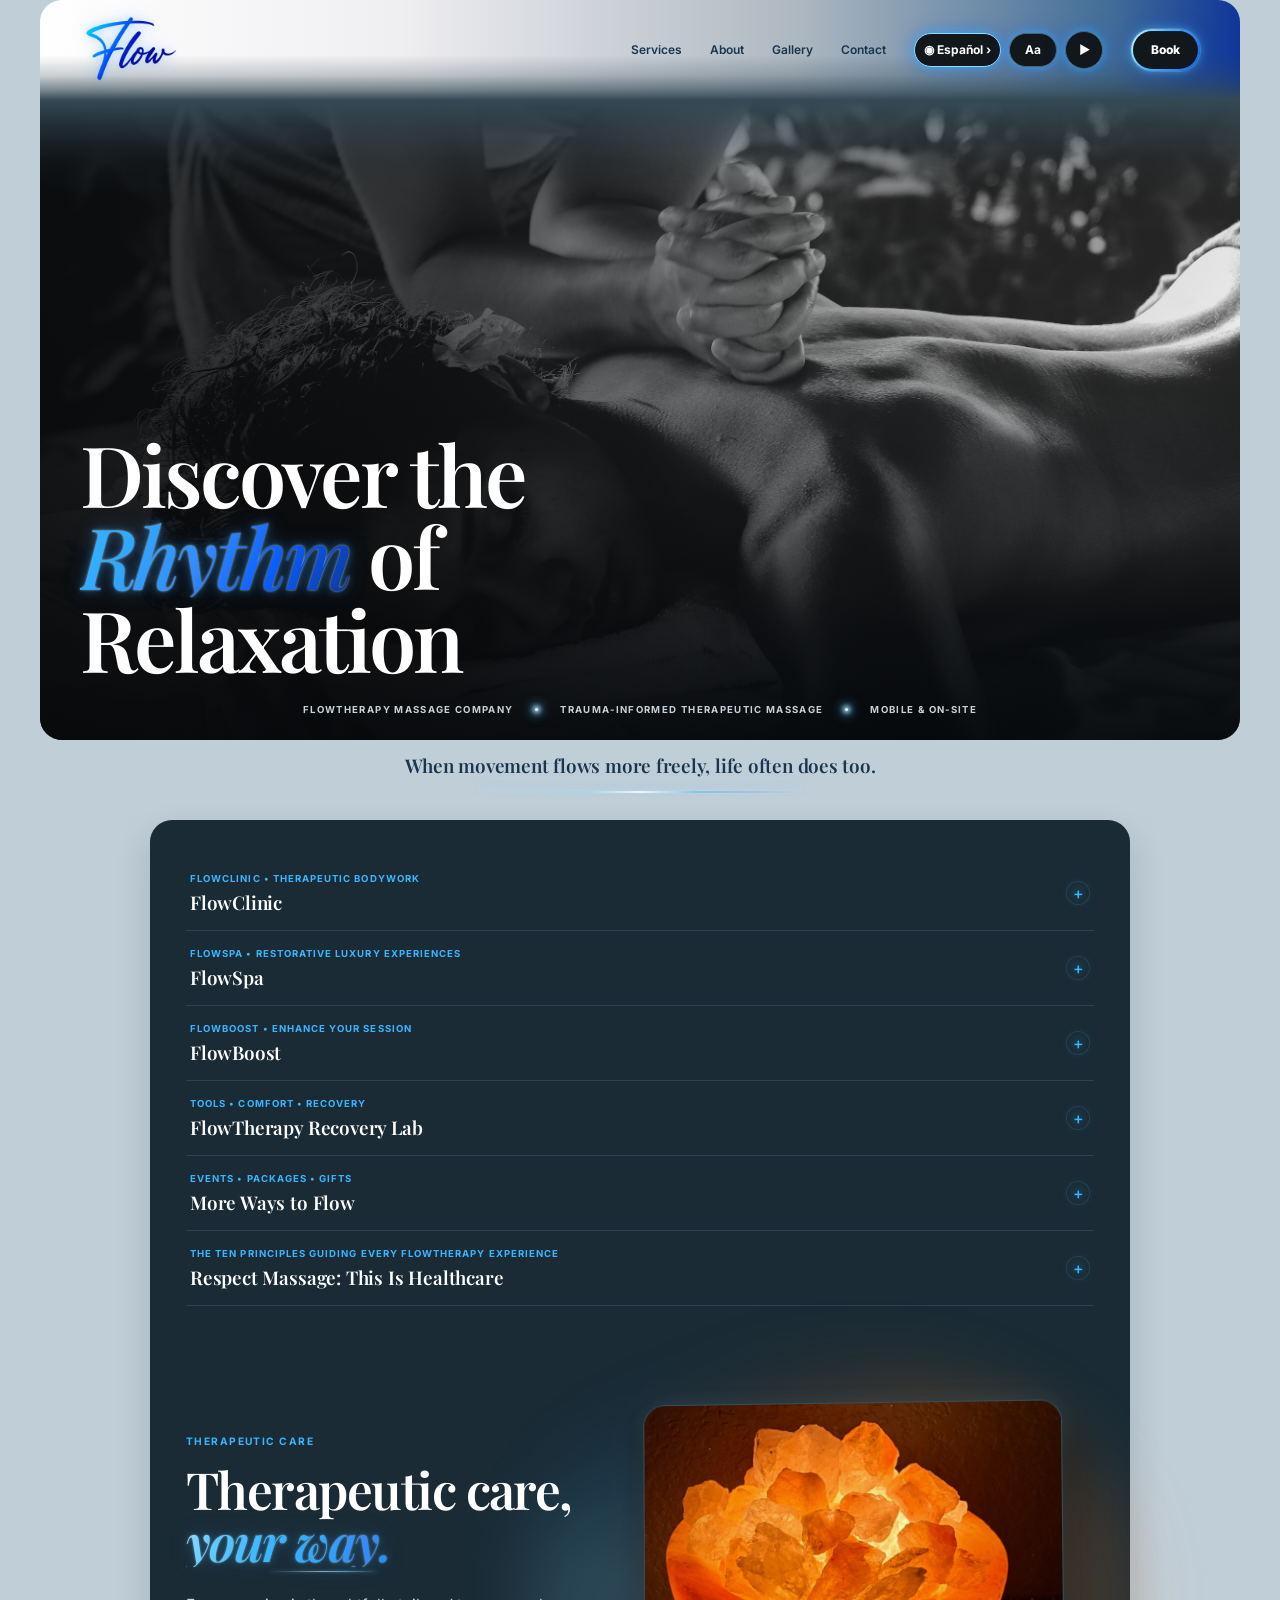
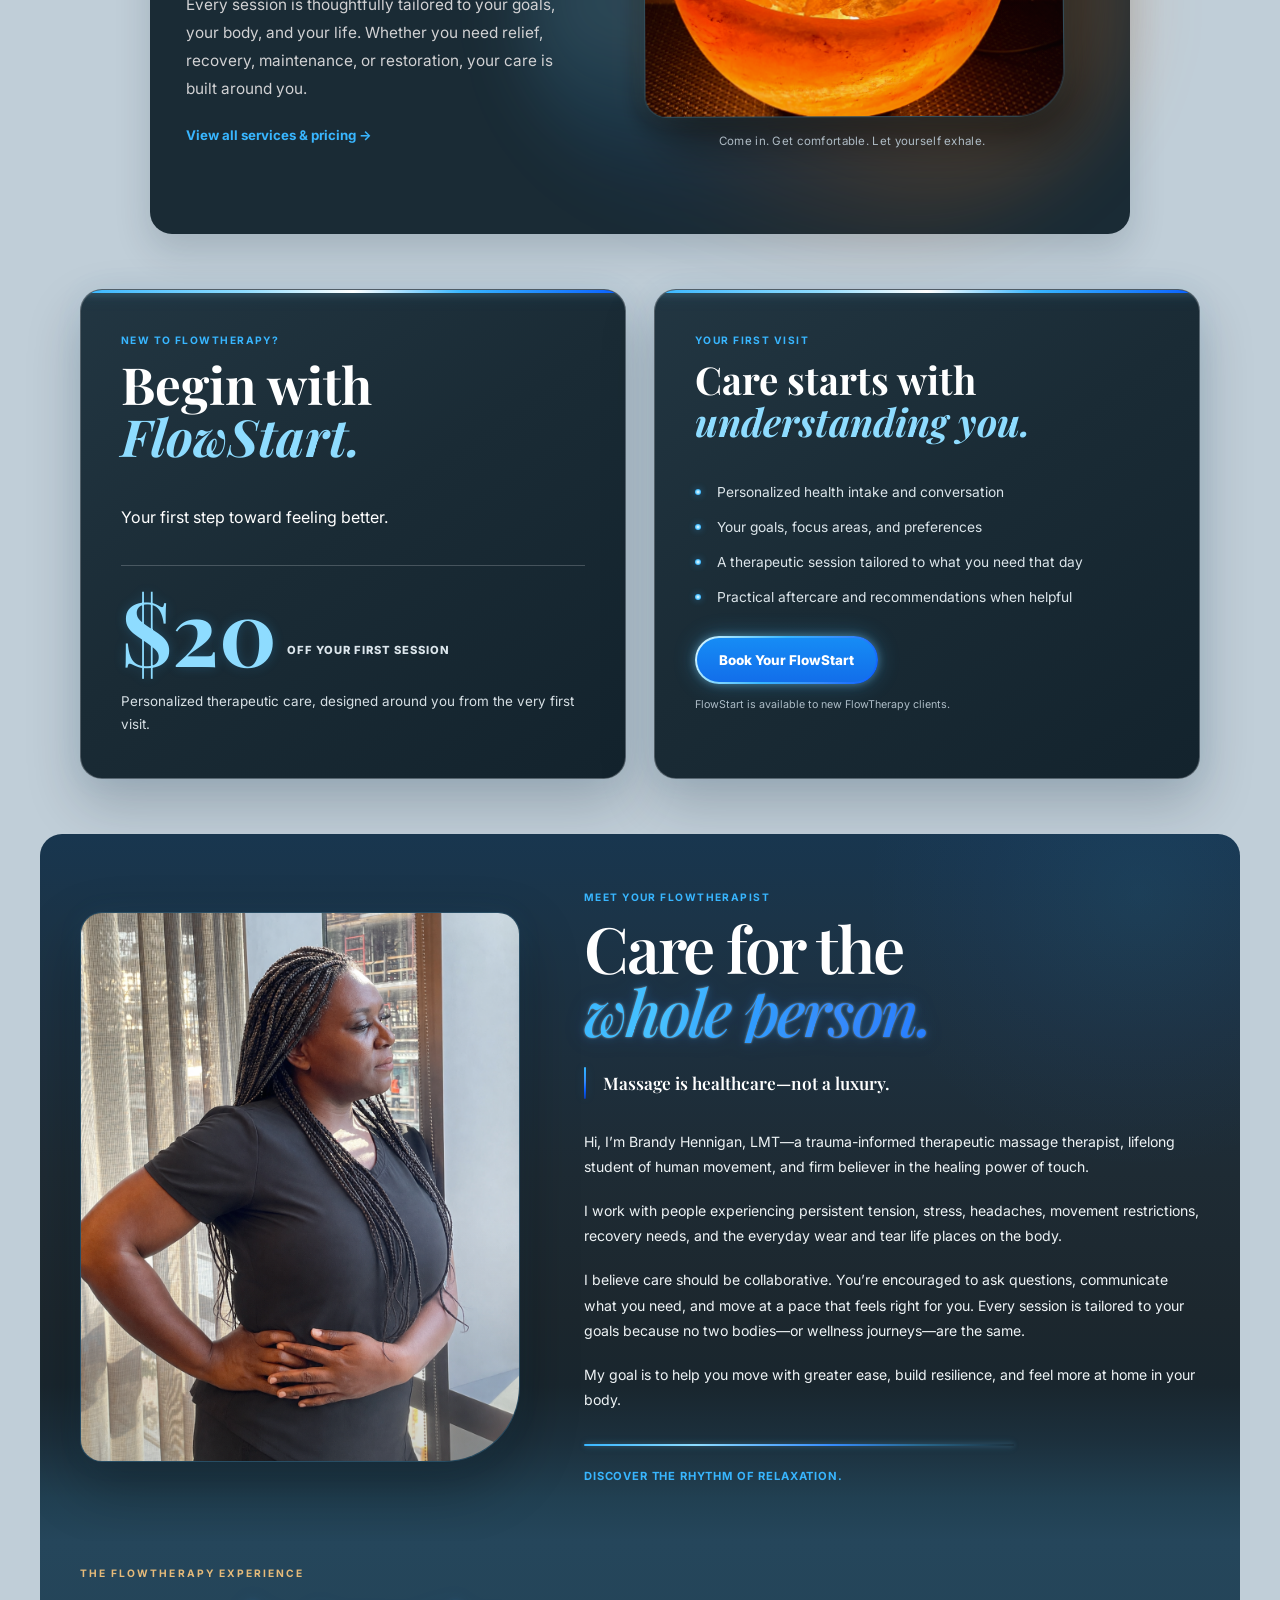
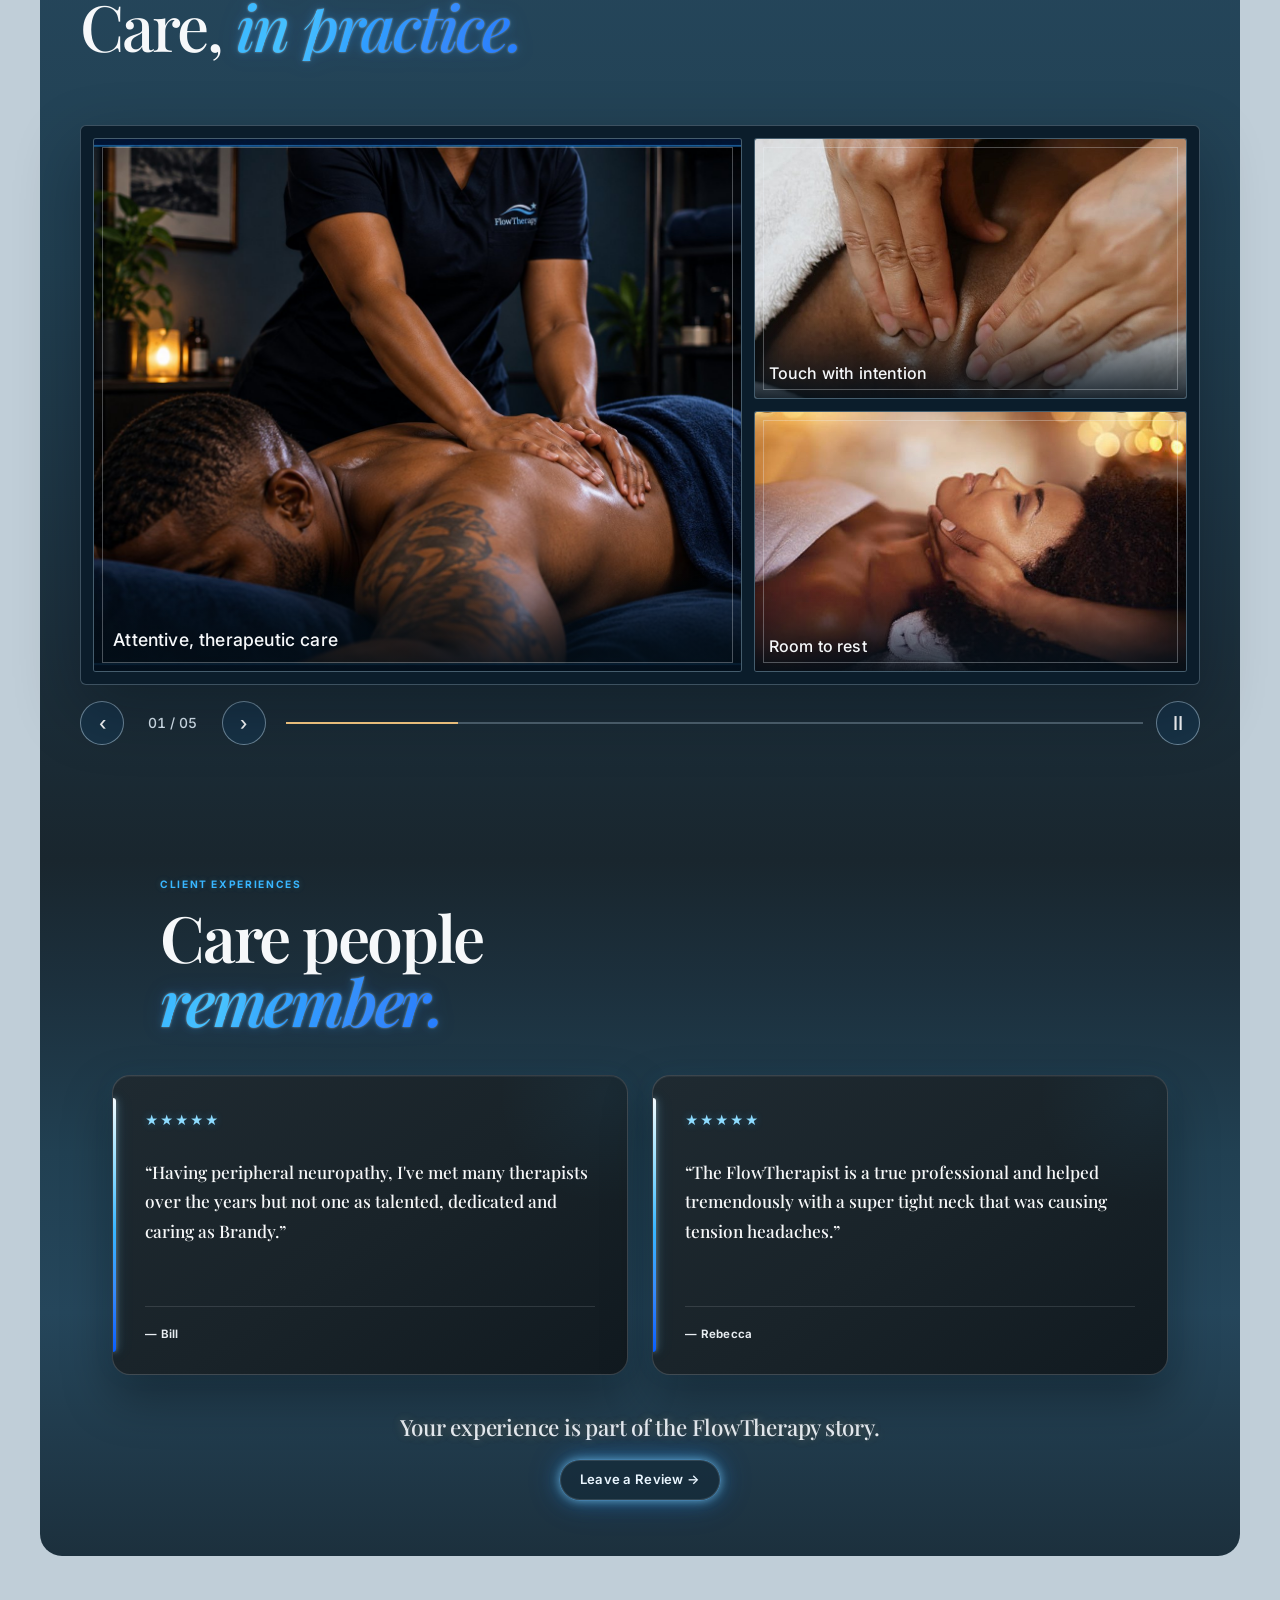
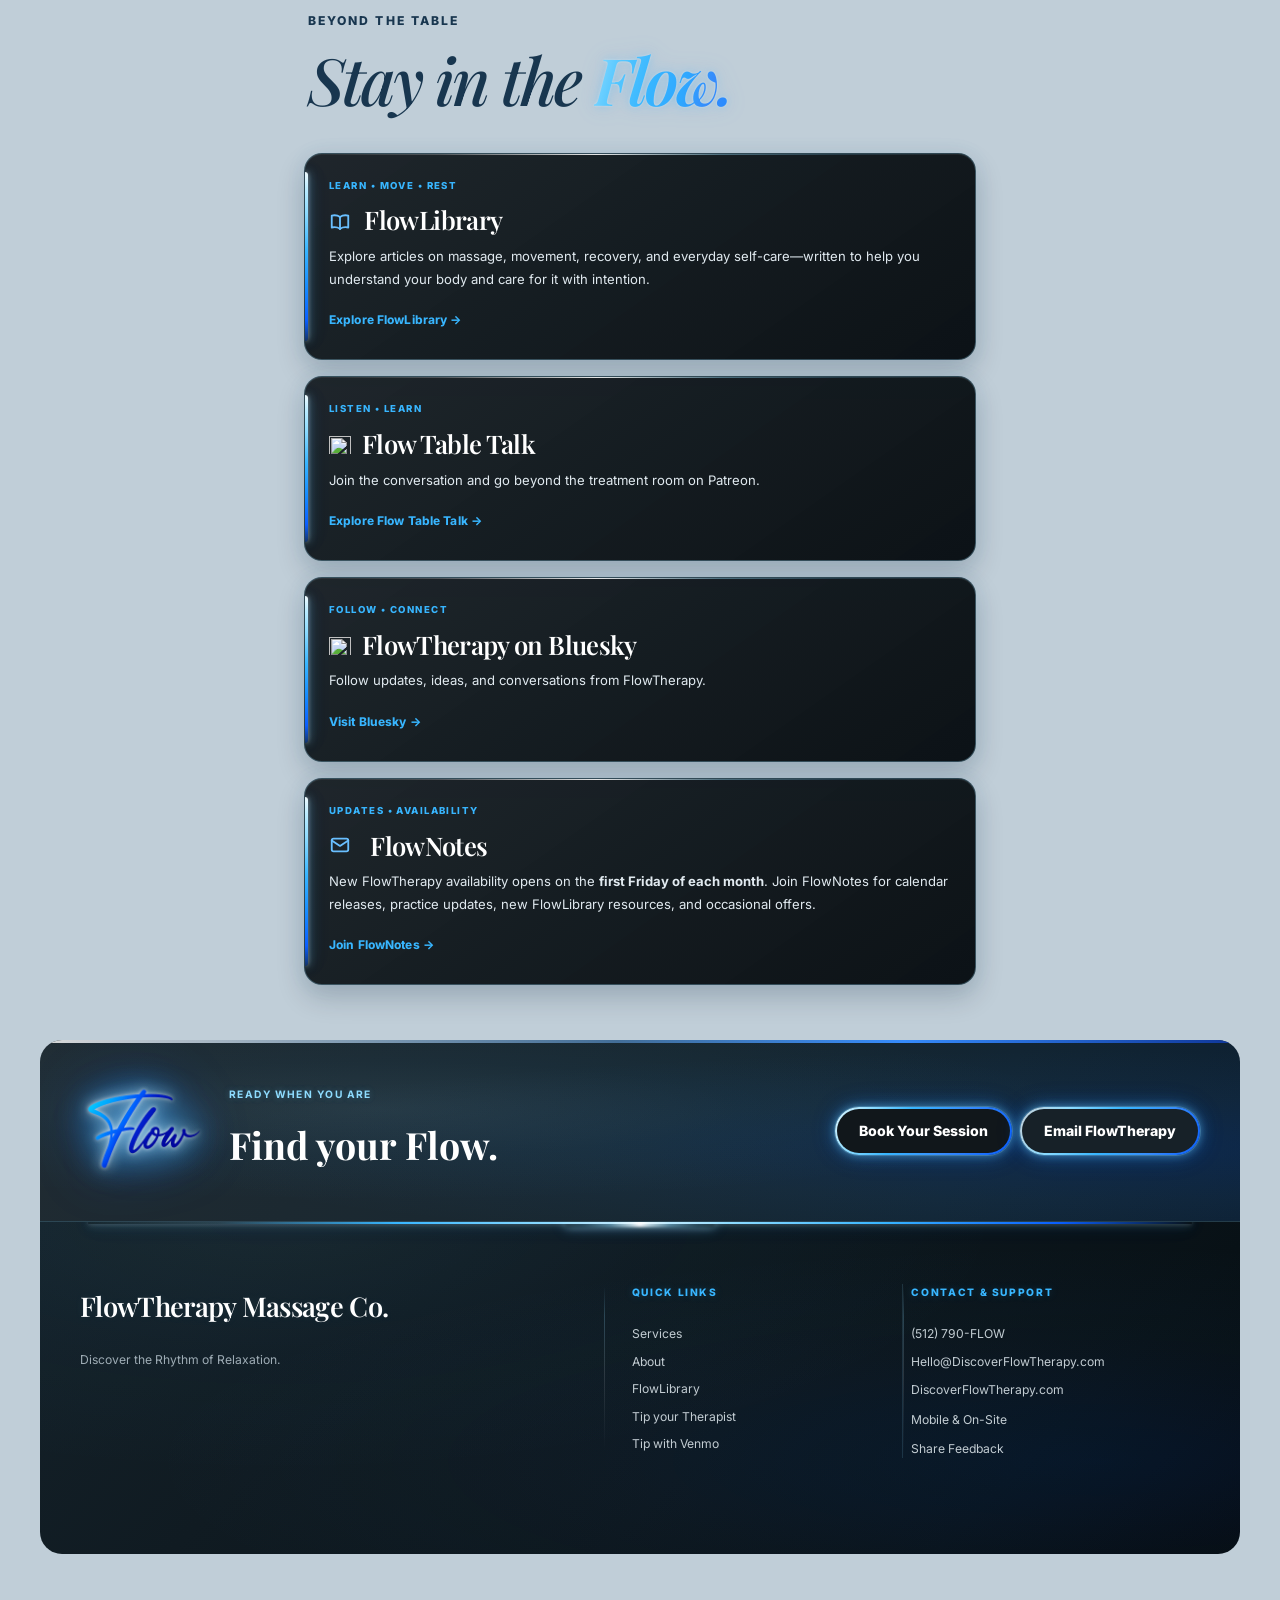
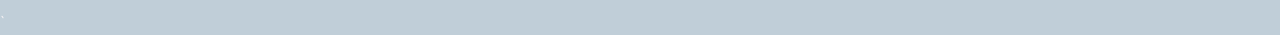
==== commit 7360c065: "Refine homepage gradients, mobile spacing, and heading alignment" ====
--- a/index.html
+++ b/index.html
@@ -250,7 +250,7 @@
         justify-content: flex-end;
         align-items: center;
         gap: 8px;
-        padding: 0px max(16px, calc((100vw - 1200px) / 2));
+        padding: 0;
         background: transparent;
       }
       .ft-access-tools a,
@@ -300,15 +300,16 @@
       .ft-gallery {
         position: relative;
         isolation: isolate;
-        padding: clamp(5rem, 9vw, 9rem) 0;
+        padding: 24px 0 clamp(5rem, 9vw, 9rem);
         color: #f6f8fa;
-        background:
-          radial-gradient(
-            circle at 92% 8%,
-            rgba(116, 170, 207, 0.16),
-            transparent 34%
-          ),
-          linear-gradient(155deg, #0b1c2c, #102b42 57%, #081724);
+        background: linear-gradient(
+          180deg,
+          #25465b 0%,
+          #214052 35%,
+          #1c303d 75%,
+          #19262e 100%
+        );
+        border-radius: 0;
       }
       .ft-gallery::before {
         content: "";
@@ -316,7 +317,6 @@
         inset: 0;
         z-index: -1;
         pointer-events: none;
-        border-block: 1px solid rgba(188, 215, 238, 0.16);
       }
       .ft-gallery .ft-gallery-intro {
         max-width: 710px;
@@ -329,14 +329,31 @@
       .ft-gallery h2 {
         margin: 0.35rem 0 1rem;
         font:
-          500 clamp(2.8rem, 7.4vw, 6.3rem)/1.05 "Playfair Display",
+          500 clamp(2.4rem, 5vw, 4.5rem)/1.08 "Playfair Display",
           Georgia,
           serif;
-        letter-spacing: -0.045em;
-      }
+        letter-spacing: -0.035em;
+      }
+
       .ft-gallery h2 em {
-        color: #c2dcee;
+        display: inline-block;
+        background: linear-gradient(
+          110deg,
+          #38b6ff 0%,
+          #48c2ff 24%,
+          #2f9dff 48%,
+          #368bfb 72%,
+          #247cff 100%
+        );
+        -webkit-background-clip: text;
+        background-clip: text;
+        -webkit-text-fill-color: transparent;
+        color: transparent;
+        font-style: italic;
         font-weight: 500;
+        filter: drop-shadow(0 0 1px rgba(255, 255, 255, 0.42))
+          drop-shadow(0 0 5px rgba(56, 182, 255, 0.26))
+          drop-shadow(0 0 11px rgba(9, 94, 255, 0.12));
       }
       .ft-gallery-intro > p:last-child {
         max-width: 34rem;
@@ -554,11 +571,18 @@
       }
       @media (max-width: 700px) {
         .ft-gallery {
-          padding-block: 3.7rem;
+          padding-top: 18px;
+          padding-bottom: 3.7rem;
         }
-        .ft-gallery .ft-gallery-intro {
-          margin-bottom: 1.5rem;
-        }
+       .ft-gallery .ft-gallery-intro {
+  width: 100%;
+  max-width: 430px;
+  box-sizing: border-box;
+  margin-inline: auto;
+  margin-bottom: 1.5rem;
+  padding-inline: 20px;
+  text-align: left;
+}
         .ft-gallery-stage {
           height: min(112vw, 520px);
           min-height: 390px;
@@ -935,17 +959,18 @@
             >
               Aa
             </button>
+            <button
+              id="ft-soul-button"
+              class="ft-soul-button"
+              type="button"
+              aria-label="Play Soul Flow music"
+              aria-pressed="false"
+              title="Soul Flow music"
+            >
+              ▶
+            </button>
           </div>
-          <button
-            id="ft-soul-button"
-            class="ft-soul-button"
-            type="button"
-            aria-label="Play Soul Flow music"
-            aria-pressed="false"
-            title="Soul Flow music"
-          >
-            ▶
-          </button>
+
           <a
             class="ft-nav-book"
             href="https://flowtherapy.noterro.com/"
@@ -996,6 +1021,11 @@
             </h1>
 
             <div class="ft-hero-meta">
+              <span>FlowTherapy Massage Company</span>
+              <span
+                class="ft-hero-meta-orb ft-meta-glint"
+                aria-hidden="true"
+              ></span>
               <span>Trauma-Informed Therapeutic Massage</span>
 
               <span
@@ -1803,65 +1833,65 @@
           <!-- ===================================================
      ABOUT
      =================================================== -->
-
-          <section class="ft-section ft-about" id="about">
-            <div class="ft-shell ft-about-layout">
-              <div class="ft-about-photo-wrap">
-                <div class="ft-about-photo-frame">
-                  <img
-                    class="ft-about-photo"
-                    src="/assets/images/brandy-flowtherapist.png"
-                    alt="Brandy Hennigan, Licensed Massage Therapist"
-                  />
+          <div class="ft-about-surround">
+            <section class="ft-section ft-about" id="about">
+              <div class="ft-shell ft-about-layout">
+                <div class="ft-about-photo-wrap">
+                  <div class="ft-about-photo-frame">
+                    <img
+                      class="ft-about-photo"
+                      src="/assets/images/brandy-flowtherapist.png"
+                      alt="Brandy Hennigan, Licensed Massage Therapist"
+                    />
+                  </div>
+                </div>
+
+                <div class="ft-about-content">
+                  <p class="ft-eyebrow">Meet Your FlowTherapist</p>
+
+                  <h2>
+                    Care for the
+                    <span>whole person.</span>
+                  </h2>
+
+                  <p class="ft-about-belief">
+                    Massage is healthcare—not a luxury.
+                  </p>
+
+                  <div class="ft-about-copy">
+                    <p>
+                      Hi, I’m Brandy Hennigan, LMT—a trauma-informed therapeutic
+                      massage therapist, lifelong student of human movement, and
+                      firm believer in the healing power of touch.
+                    </p>
+
+                    <p>
+                      I work with people experiencing persistent tension,
+                      stress, headaches, movement restrictions, recovery needs,
+                      and the everyday wear and tear life places on the body.
+                    </p>
+
+                    <p>
+                      I believe care should be collaborative. You’re encouraged
+                      to ask questions, communicate what you need, and move at a
+                      pace that feels right for you. Every session is tailored
+                      to your goals because no two bodies—or wellness
+                      journeys—are the same.
+                    </p>
+
+                    <p>
+                      My goal is to help you move with greater ease, build
+                      resilience, and feel more at home in your body.
+                    </p>
+                  </div>
+
+                  <div class="ft-about-signature">
+                    <span>Discover the Rhythm of Relaxation.</span>
+                  </div>
                 </div>
               </div>
-
-              <div class="ft-about-content">
-                <p class="ft-eyebrow">Meet Your FlowTherapist</p>
-
-                <h2>
-                  Care for the
-                  <span>whole person.</span>
-                </h2>
-
-                <p class="ft-about-belief">
-                  Massage is healthcare—not a luxury.
-                </p>
-
-                <div class="ft-about-copy">
-                  <p>
-                    Hi, I’m Brandy Hennigan, LMT—a trauma-informed therapeutic
-                    massage therapist, lifelong student of human movement, and
-                    firm believer in the healing power of touch.
-                  </p>
-
-                  <p>
-                    I work with people experiencing persistent tension, stress,
-                    headaches, movement restrictions, recovery needs, and the
-                    everyday wear and tear life places on the body.
-                  </p>
-
-                  <p>
-                    I believe care should be collaborative. You’re encouraged to
-                    ask questions, communicate what you need, and move at a pace
-                    that feels right for you. Every session is tailored to your
-                    goals because no two bodies—or wellness journeys—are the
-                    same.
-                  </p>
-
-                  <p>
-                    My goal is to help you move with greater ease, build
-                    resilience, and feel more at home in your body.
-                  </p>
-                </div>
-
-                <div class="ft-about-signature">
-                  <span>Discover the Rhythm of Relaxation.</span>
-                </div>
-              </div>
-            </div>
-          </section>
-
+            </section>
+          </div>
           <!-- ===================================================
                CARE, IN PRACTICE
                =================================================== -->
@@ -1874,10 +1904,6 @@
               <div class="ft-gallery-intro">
                 <p class="ft-eyebrow">The FlowTherapy Experience</p>
                 <h2 id="ft-gallery-title">Care, <em>in practice.</em></h2>
-                <p>
-                  A closer look at the touch, movement and moments of rest that
-                  shape each session.
-                </p>
               </div>
               <div
                 class="ft-gallery-stage"
@@ -2141,9 +2167,6 @@
                   Ⅱ
                 </button>
               </div>
-              <p class="ft-gallery-note">
-                Every body, every session, its own rhythm.
-              </p>
             </div>
           </section>
           <dialog class="ft-gallery-dialog" aria-label="Enlarged gallery image">
@@ -2219,7 +2242,6 @@
               <div class="ft-flowhub-intro">
                 <p class="ft-eyebrow">Beyond the Table</p>
                 <h2>Stay in the <em>Flow.</em></h2>
-                <p>Thoughtful guidance for the days between sessions.</p>
               </div>
               <div class="ft-flowhub-grid ft-library-grid">
                 <article>
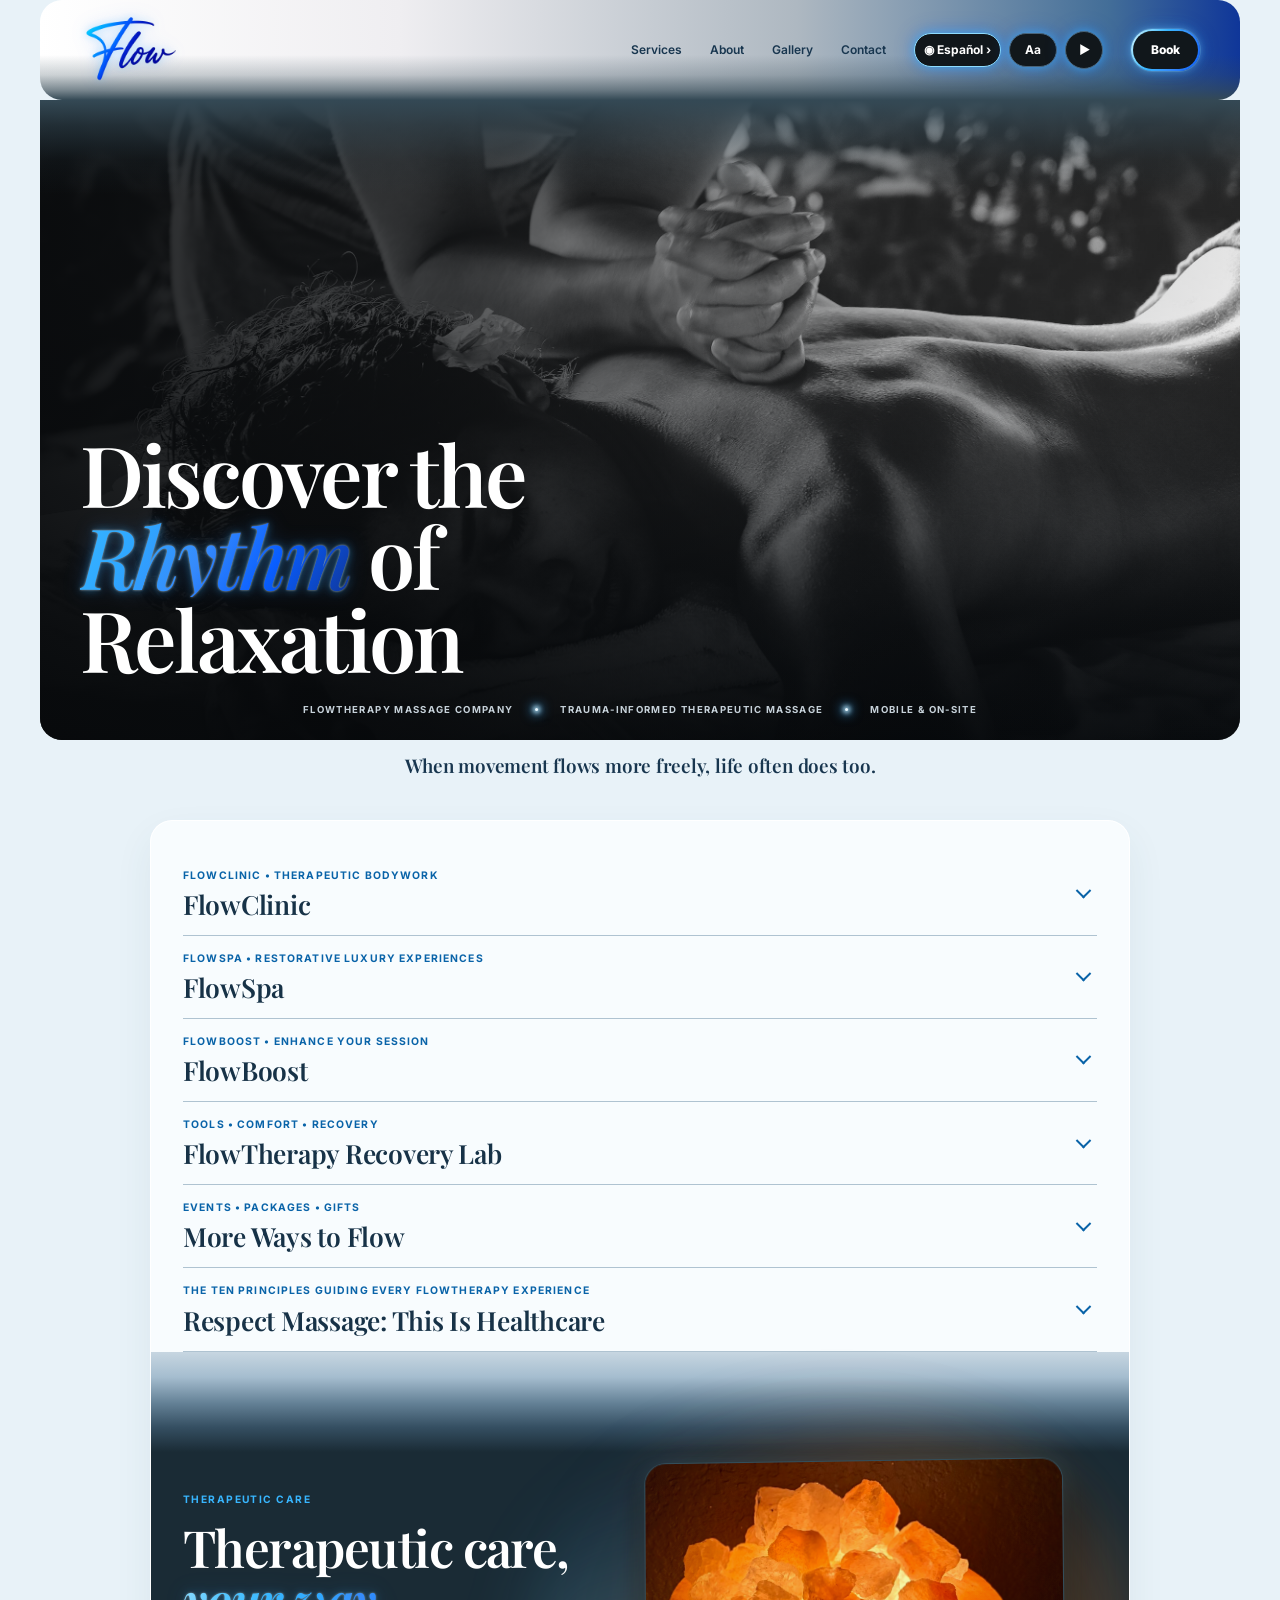
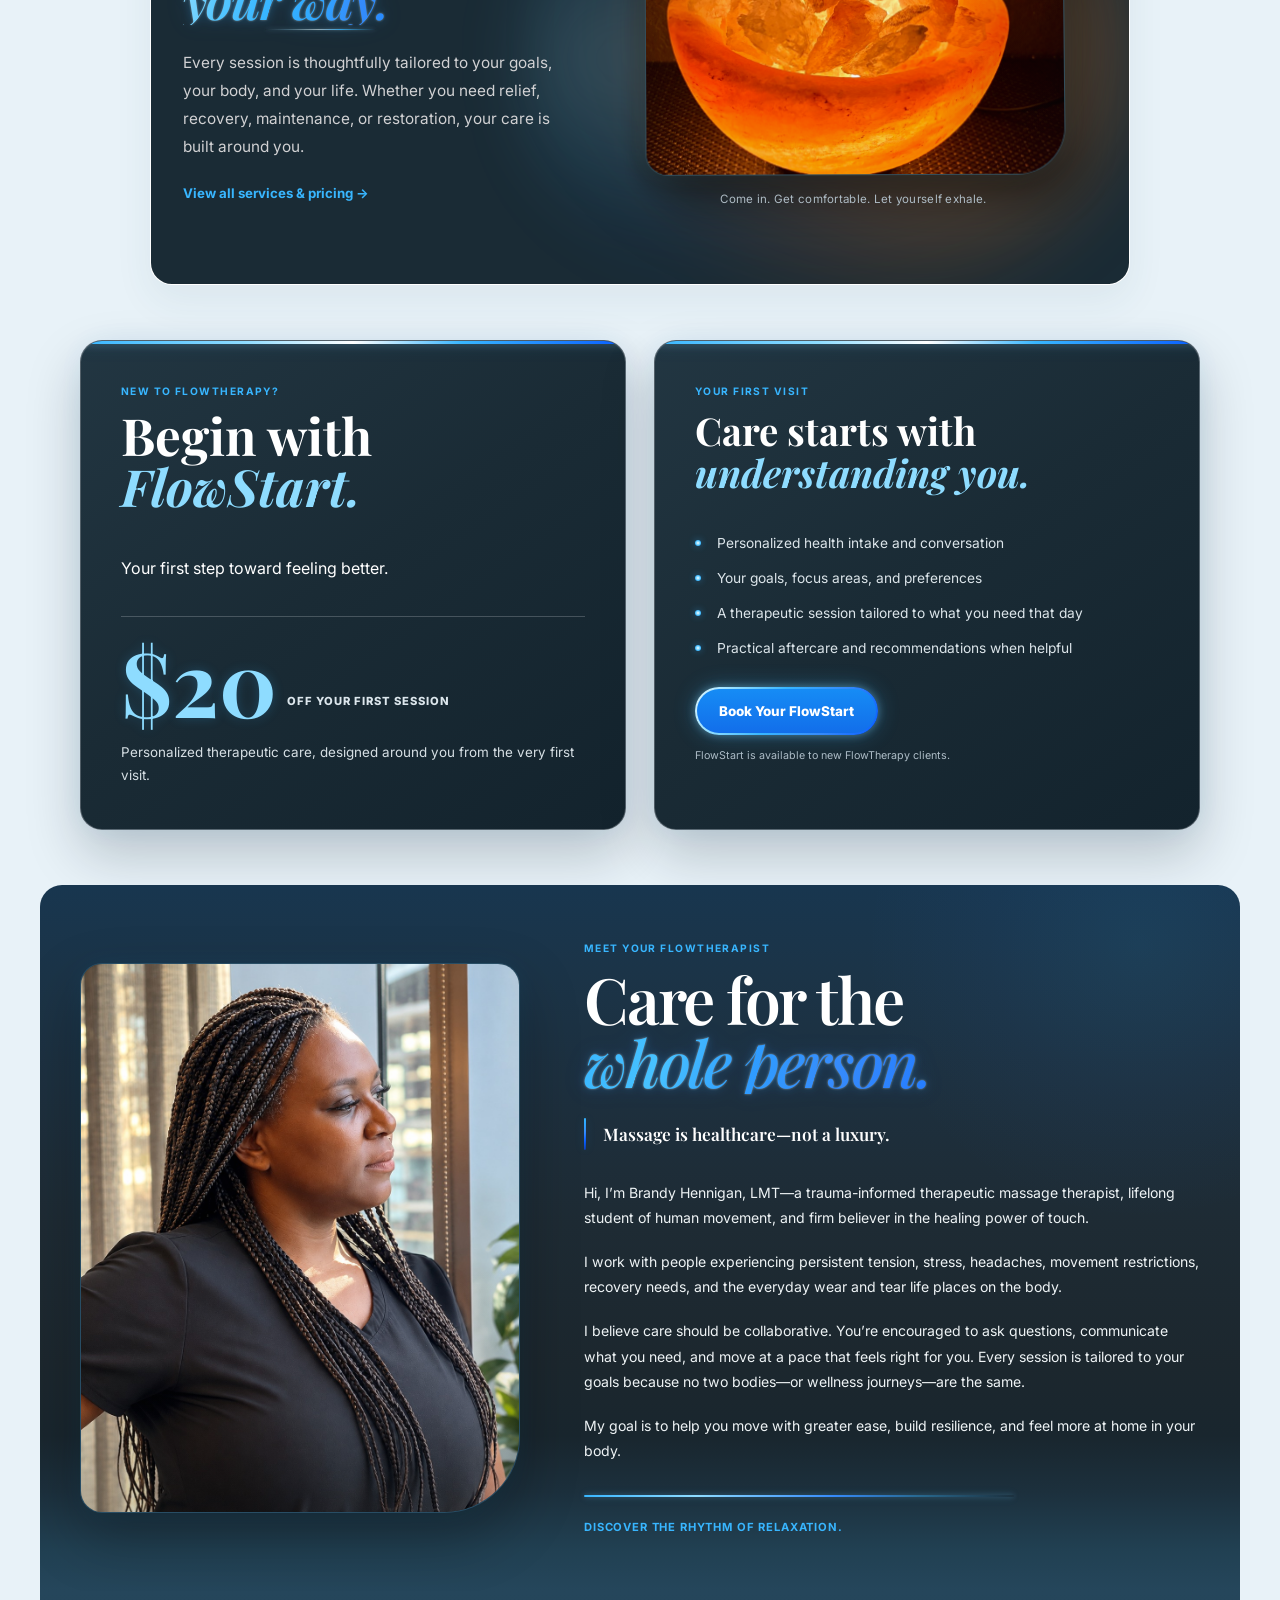
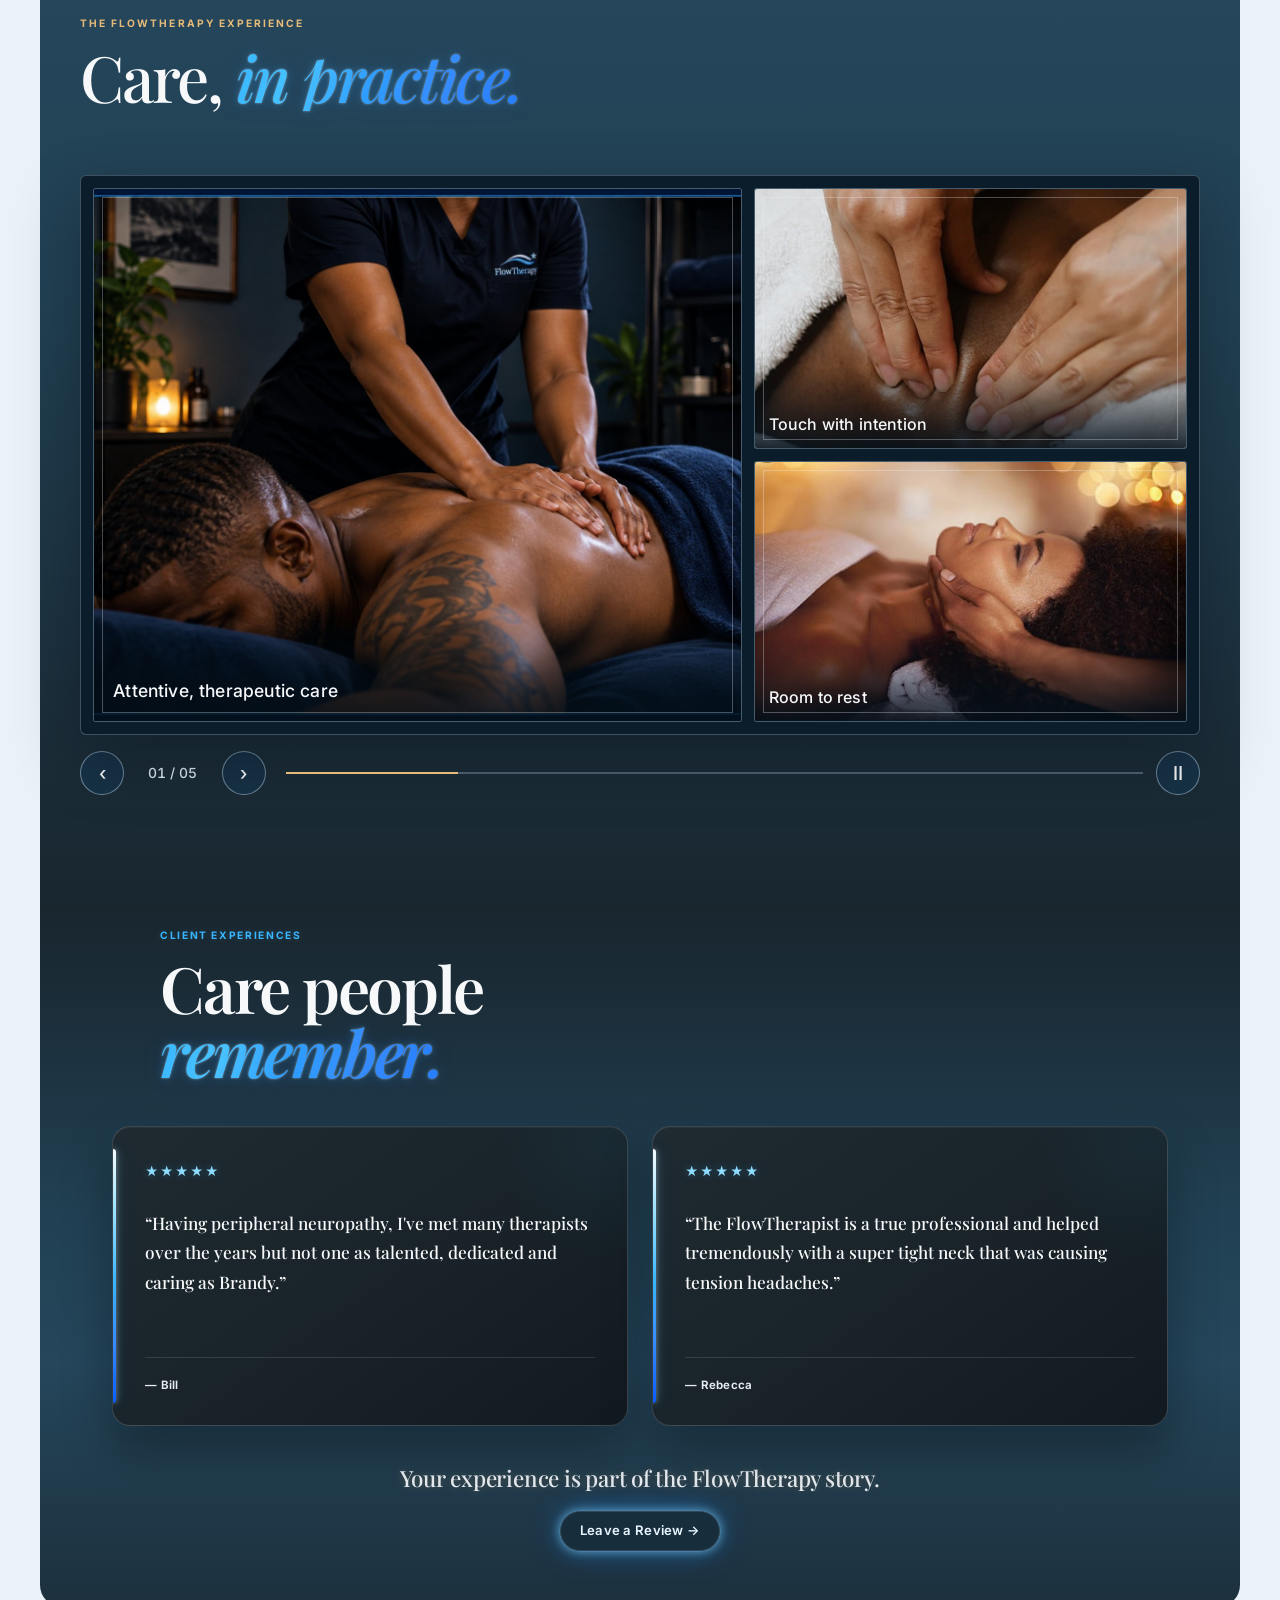
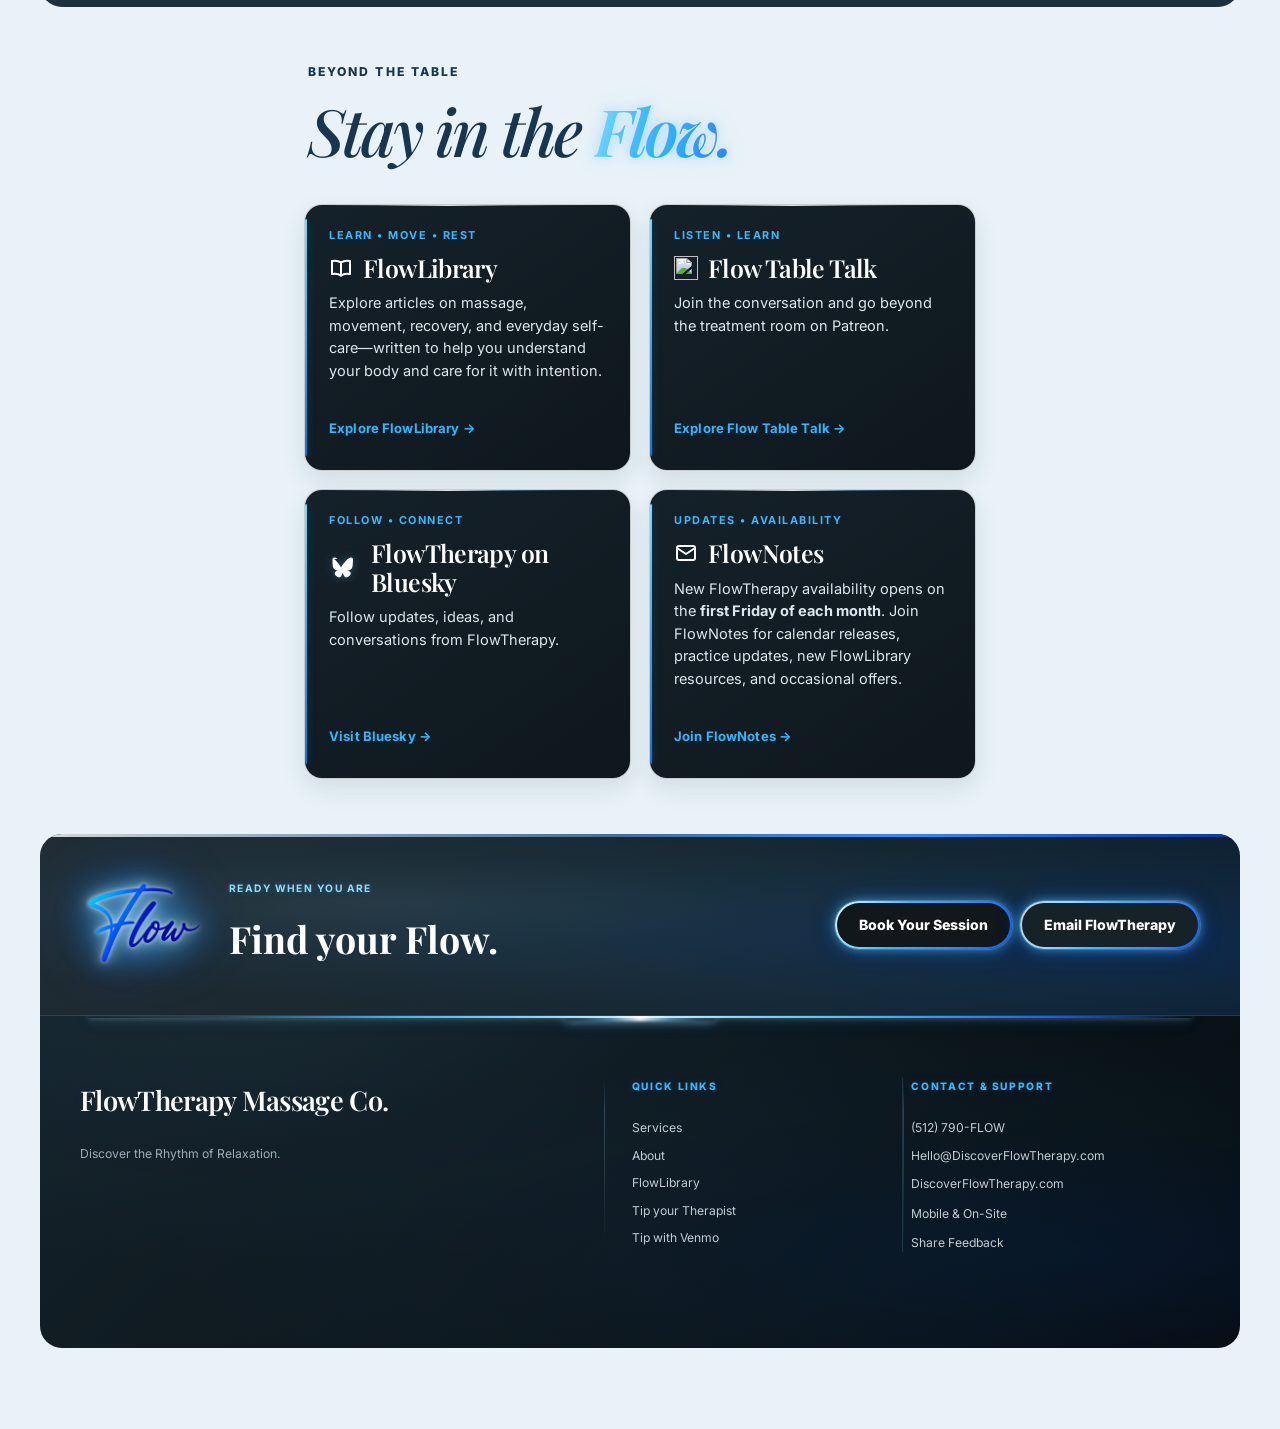
==== commit 1f204c4f: "Refine FlowTherapy homepage design and service experience Consolidate homepage styling, refine servi" ====
--- a/index.html
+++ b/index.html
@@ -1,31 +1,17 @@
-<!doctype html>
+<!DOCTYPE html>
+
 <html lang="en">
-  <head>
-    <meta charset="UTF-8" />
-
-    <meta name="viewport" content="width=device-width, initial-scale=1.0" />
-
-    <title>Therapeutic Massage in Killeen, TX | FlowTherapy Massage Co.</title>
-
-    <meta
-      name="description"
-      content="Personalized, trauma-informed therapeutic massage. Discover the Rhythm of Relaxation."
-    />
-    <link rel="canonical" href="https://discoverflowtherapy.com/" />
-    <meta
-      property="og:title"
-      content="Therapeutic Massage in Killeen, TX | FlowTherapy Massage Co."
-    />
-
-    <meta
-      property="og:description"
-      content="Discover the Rhythm of Relaxation through personalized therapeutic bodywork."
-    />
-
-    <meta property="og:type" content="website" />
-    <meta property="og:url" content="https://discoverflowtherapy.com/" />
-
-    <script type="application/ld+json">
+<head>
+<meta charset="utf-8"/>
+<meta content="width=device-width, initial-scale=1.0" name="viewport"/>
+<title>Therapeutic Massage in Killeen, TX | FlowTherapy Massage Co.</title>
+<meta content="Personalized, trauma-informed therapeutic massage. Discover the Rhythm of Relaxation." name="description"/>
+<link href="https://discoverflowtherapy.com/" rel="canonical"/>
+<meta content="Therapeutic Massage in Killeen, TX | FlowTherapy Massage Co." property="og:title"/>
+<meta content="Discover the Rhythm of Relaxation through personalized therapeutic bodywork." property="og:description"/>
+<meta content="website" property="og:type"/>
+<meta content="https://discoverflowtherapy.com/" property="og:url"/>
+<script type="application/ld+json">
       {
         "@context": "https://schema.org",
         "@type": "Organization",
@@ -51,29 +37,17 @@
         ]
       }
     </script>
-
-    <meta name="theme-color" content="#1d2328" />
-
-    <link rel="preconnect" href="https://fonts.googleapis.com" />
-
-    <link rel="preconnect" href="https://fonts.gstatic.com" crossorigin />
-
-    <link
-      href="https://fonts.googleapis.com/css2?family=Inter:wght@400;500;600;700&amp;family=Playfair+Display:ital,wght@0,500;0,600;0,700;1,500;1,600&amp;display=swap"
-      rel="stylesheet"
-    />
-
-    <link rel="stylesheet" href="./assets/css/style.css?v=4" />
-    <link rel="manifest" href="./manifest.webmanifest" />
-    <link rel="icon" href="./assets/icons/favicon.ico" />
-    <link rel="apple-touch-icon" href="./assets/icons/apple-touch-icon.png" />
-    <!-- Google tag (gtag.js) -->
-    <script
-      async
-      src="https://www.googletagmanager.com/gtag/js?id=G-N1Q7YEW5MF"
-    ></script>
-
-    <script>
+<meta content="#1d2328" name="theme-color"/>
+<link href="https://fonts.googleapis.com" rel="preconnect"/>
+<link crossorigin="" href="https://fonts.gstatic.com" rel="preconnect"/>
+<link href="https://fonts.googleapis.com/css2?family=Inter:wght@400;500;600;700&amp;family=Playfair+Display:ital,wght@0,500;0,600;0,700;1,500;1,600&amp;display=swap" rel="stylesheet"/>
+<link href="./assets/css/style.css?v=5" rel="stylesheet"/>
+<link href="./manifest.webmanifest" rel="manifest"/>
+<link href="./assets/icons/favicon.ico" rel="icon"/>
+<link href="./assets/icons/apple-touch-icon.png" rel="apple-touch-icon"/>
+<!-- Google tag (gtag.js) -->
+<script async="" src="https://www.googletagmanager.com/gtag/js?id=G-N1Q7YEW5MF"></script>
+<script>
       window.dataLayer = window.dataLayer || [];
 
       function gtag() {
@@ -83,7 +57,7 @@
       gtag("js", new Date());
       gtag("config", "G-N1Q7YEW5MF");
     </script>
-    <style>
+<style>
       /* Keep the ten principles compact and legible on narrow screens. */
       .ft-respect-massage .ft-service-content {
         padding-inline: 0.5rem !important;
@@ -120,7 +94,7 @@
         letter-spacing: 0;
       }
     </style>
-    <style>
+<style>
       /* Make the content use the available width on phones and small tablets. */
       @media (max-width: 800px) {
         .ft-section .ft-shell,
@@ -244,7 +218,7 @@
         font-size: 1.15rem !important;
       }
     </style>
-    <style>
+<style>
       .ft-access-tools {
         display: flex;
         justify-content: flex-end;
@@ -288,14 +262,14 @@
         outline-offset: 3px;
       }
     </style>
-    <style>
+<style>
       /* Clickable service cards keep the existing FlowTherapy card treatment. */
       a.ft-simple-service {
         color: inherit;
         text-decoration: none;
       }
     </style>
-    <style>
+<style>
       /* Care, in practice — the FlowTherapy editorial gallery. */
       .ft-gallery {
         position: relative;
@@ -574,15 +548,15 @@
           padding-top: 18px;
           padding-bottom: 3.7rem;
         }
-       .ft-gallery .ft-gallery-intro {
-  width: 100%;
-  max-width: 430px;
-  box-sizing: border-box;
-  margin-inline: auto;
-  margin-bottom: 1.5rem;
-  padding-inline: 20px;
-  text-align: left;
-}
+        .ft-gallery .ft-gallery-intro {
+          width: 100%;
+          max-width: 430px;
+          box-sizing: border-box;
+          margin-inline: auto;
+          margin-bottom: 1.5rem;
+          padding-inline: 20px;
+          text-align: left;
+        }
         .ft-gallery-stage {
           height: min(112vw, 520px);
           min-height: 390px;
@@ -707,8 +681,7 @@
         }
       }
     </style>
-
-    <style>
+<style>
       /* Enrollment reveal + modal */
       .ft-explore-trigger[aria-expanded="true"] {
         border-left: 2px solid #e6bb7a;
@@ -919,1563 +892,2014 @@
         }
       }
     </style>
-  </head>
-
-  <body class="flowtherapy-home">
-    <!-- =====================================================
+<style id="ft-luxury-accordion-lightcatch">
+      /* FlowTherapy Premium — frosted blue-glass service shell.
+         The shell carries the luminosity; open sections get only a hairline light catch. */
+      .ft-services-menu.ft-menu-premium {
+        position: relative;
+        overflow: hidden;
+        background:
+          linear-gradient(
+            145deg,
+            rgba(246, 250, 252, 0.90) 0%,
+            rgba(226, 237, 244, 0.88) 18%,
+            rgba(207, 224, 234, 0.89) 58%,
+            rgba(193, 215, 228, 0.91) 100%
+          );
+        border: 1px solid rgba(247, 251, 253, 0.68);
+        box-shadow:
+          inset 0 1px 0 rgba(255, 255, 255, 0.72),
+          0 14px 32px rgba(21, 57, 78, 0.08);
+        -webkit-backdrop-filter: blur(10px) saturate(108%);
+        backdrop-filter: blur(10px) saturate(108%);
+      }
+
+      .ft-services-menu .ft-service-group > summary {
+        position: relative;
+        background: transparent !important;
+        box-shadow: none !important;
+      }
+
+      .ft-services-menu .ft-service-group[open] > summary {
+        border-bottom-color: transparent;
+      }
+
+      .ft-services-menu .ft-service-group[open] > summary::after {
+        content: "";
+        position: absolute;
+        left: 4%;
+        right: 4%;
+        bottom: 0;
+        height: 1px;
+        pointer-events: none;
+        background: linear-gradient(
+          90deg,
+          transparent 0%,
+          rgba(241, 247, 250, 0.82) 18%,
+          rgba(177, 216, 236, 0.92) 50%,
+          rgba(241, 247, 250, 0.78) 82%,
+          transparent 100%
+        );
+        box-shadow: 0 1px 5px rgba(117, 187, 223, 0.12);
+      }
+
+      .ft-services-menu .ft-service-group[open] > summary strong {
+        text-shadow: none;
+      }
+
+      @media (prefers-reduced-motion: reduce) {
+        .ft-services-menu .ft-service-group > summary {
+          transition: none !important;
+        }
+      }
+    </style>
+<style id="ft-premium-final-pass">
+      body.flowtherapy-home .ft-header { border-radius:22px !important; overflow:hidden; }
+
+      /* One amber signature glint only. */
+      .ft-flow-statement p::after {
+        content:""; display:block; width:72px; height:1px; margin:14px auto 0;
+        background:linear-gradient(90deg,transparent,#e6bb7a 50%,transparent);
+        box-shadow:0 0 7px rgba(230,187,122,.34);
+      }
+
+      .ft-spa-editorial {
+        display:grid; grid-template-columns:repeat(12,minmax(0,1fr));
+        gap:28px 24px; margin:24px 0 20px;
+      }
+      .ft-spa-feature {
+        display:grid; grid-template-columns:minmax(0,1.08fr) minmax(0,.92fr);
+        align-items:center; gap:20px; color:#18364f; text-decoration:none;
+      }
+      .ft-spa-feature--crown,.ft-spa-feature--sole { grid-column:1/-1; }
+      .ft-spa-feature--glow { grid-column:1/7; display:block; }
+      .ft-spa-feature--hand { grid-column:7/-1; display:block; }
+      .ft-spa-feature img {
+        display:block; width:100%; aspect-ratio:16/10; object-fit:cover;
+        border-radius:18px; box-shadow:0 12px 28px rgba(23,55,75,.13);
+        transition:transform .25s ease,box-shadow .25s ease;
+      }
+      .ft-spa-feature--glow img,.ft-spa-feature--hand img { margin-bottom:16px; }
+      .ft-spa-feature:hover img { transform:translateY(-2px); box-shadow:0 16px 34px rgba(23,55,75,.17); }
+      .ft-spa-kicker { margin:0 0 6px!important; color:#3f7899!important; font:700 .61rem/1.4 Inter,Arial,sans-serif!important; letter-spacing:.13em; }
+      .ft-spa-feature h3 { margin:0; color:#173a52; font:600 clamp(1.25rem,2vw,1.7rem)/1.15 "Playfair Display",Georgia,serif; }
+      .ft-spa-meta { margin:5px 0 10px!important; color:#347ca5!important; font:700 .76rem/1.4 Inter,Arial,sans-serif!important; }
+      .ft-spa-feature-copy>p:not(.ft-spa-kicker):not(.ft-spa-meta) { margin:0 0 12px; color:#284b61; font-size:.82rem; line-height:1.65; }
+      .ft-spa-book { color:#166ea3; font:700 .76rem/1.2 Inter,Arial,sans-serif; }
+
+      /* Premium inline FlowPass / FlowPack selection. */
+      .ft-plan-explore {
+        margin:18px 0 22px; padding:clamp(20px,3vw,30px);
+        border:1px solid rgba(255,255,255,.64); border-radius:20px;
+        background:linear-gradient(145deg,rgba(250,252,253,.72),rgba(218,232,240,.70));
+        box-shadow:inset 0 1px 0 rgba(255,255,255,.72),0 10px 28px rgba(31,70,94,.08);
+        color:#18364f;
+      }
+      .ft-plan-explore h2,.ft-plan-explore h2 em { color:#18364f!important; }
+      .ft-plan-intro { color:#36586c!important; }
+      .ft-choice-grid { display:grid; gap:12px; }
+      .ft-choice-grid--pass,.ft-choice-grid--packs { grid-template-columns:repeat(2,minmax(0,1fr)); }
+      button.ft-plan-choice {
+        appearance:none; -webkit-appearance:none; min-height:76px; padding:14px 16px;
+        border:1px solid rgba(75,130,163,.30); border-radius:16px;
+        background:rgba(247,251,253,.62); box-shadow:inset 0 1px 0 rgba(255,255,255,.72);
+        color:#18364f; cursor:pointer; text-align:left;
+        transition:transform .18s ease,border-color .18s ease,background .18s ease,box-shadow .18s ease;
+      }
+      button.ft-plan-choice:hover { transform:translateY(-1px); border-color:rgba(43,126,175,.52); background:rgba(250,253,255,.80); }
+      button.ft-plan-choice[aria-pressed="true"] {
+        border-color:#3b8fbe; background:linear-gradient(145deg,rgba(248,252,254,.94),rgba(215,235,246,.92));
+        box-shadow:0 0 0 2px rgba(75,154,198,.10),inset 0 1px 0 rgba(255,255,255,.88);
+      }
+      .ft-plan-choice .ft-choice-label { display:block; color:#376b88; font:700 .68rem/1.2 Inter,Arial,sans-serif; letter-spacing:.10em; }
+      .ft-plan-choice strong { display:block; margin-top:6px; color:#173a52; font:600 1.22rem/1.1 "Playfair Display",Georgia,serif; }
+      .ft-pack-group { display:grid; grid-template-columns:92px 1fr; gap:14px; align-items:stretch; margin-top:16px; }
+      .ft-pack-duration { display:grid; place-content:center; min-height:76px; border-radius:16px; background:rgba(27,72,99,.07); color:#214e68; text-align:center; }
+      .ft-pack-duration span { font:600 1.5rem/1 "Playfair Display",Georgia,serif; }
+      .ft-pack-duration small { margin-top:4px; font:700 .56rem/1 Inter,Arial,sans-serif; letter-spacing:.10em; }
+      button.ft-plan-enroll {
+        appearance:none; -webkit-appearance:none; width:100%; min-height:48px; margin-top:18px;
+        border:1px solid #397fa7; border-radius:999px; background:linear-gradient(135deg,#2d759e,#1b526f);
+        color:#fff; font:700 .78rem/1 Inter,Arial,sans-serif; letter-spacing:.025em;
+        cursor:pointer; box-shadow:0 8px 20px rgba(29,82,111,.14);
+      }
+      button.ft-plan-enroll:disabled {
+        border-color:rgba(72,112,136,.24); background:rgba(77,112,132,.13);
+        color:rgba(24,54,79,.48); box-shadow:none; cursor:not-allowed;
+      }
+
+      @media(max-width:760px){
+        .ft-spa-editorial{display:block}
+        .ft-spa-feature,.ft-spa-feature--glow,.ft-spa-feature--hand{display:block;margin-bottom:28px}
+        .ft-spa-feature img{margin-bottom:14px}
+        .ft-pack-group{grid-template-columns:72px 1fr}
+      }
+      @media(max-width:480px){.ft-choice-grid--pass,.ft-choice-grid--packs{grid-template-columns:1fr}}
+      @media(prefers-reduced-motion:reduce){.ft-spa-feature img,button.ft-plan-choice{transition:none}}
+    </style>
+<style id="ft-spa-four-card-rail">
+  /* FlowSpa: four premium cards in one horizontal rail, Noterro-inspired. */
+  .ft-spa-card-rail{
+    display:flex;
+    gap:16px;
+    width:100%;
+    margin:22px 0 18px;
+    padding:2px 2px 14px;
+    overflow-x:auto;
+    overflow-y:hidden;
+    scroll-snap-type:x proximity;
+    scrollbar-width:thin;
+    scrollbar-color:rgba(40,105,143,.48) rgba(255,255,255,.34);
+  }
+  .ft-spa-card-rail::-webkit-scrollbar{height:8px}
+  .ft-spa-card-rail::-webkit-scrollbar-track{
+    background:rgba(255,255,255,.34);
+    border-radius:999px;
+  }
+  .ft-spa-card-rail::-webkit-scrollbar-thumb{
+    background:rgba(40,105,143,.48);
+    border-radius:999px;
+  }
+  .ft-spa-card{
+    flex:0 0 calc((100% - 48px)/4);
+    min-width:205px;
+    overflow:hidden;
+    scroll-snap-align:start;
+    border:1px solid rgba(255,255,255,.70);
+    border-radius:18px;
+    background:rgba(249,252,254,.76);
+    box-shadow:0 8px 22px rgba(31,70,94,.10);
+    color:#18364f;
+    text-decoration:none;
+    transition:transform .18s ease,box-shadow .18s ease,border-color .18s ease;
+  }
+  .ft-spa-card:hover{
+    transform:translateY(-2px);
+    border-color:rgba(63,143,188,.38);
+    box-shadow:0 12px 28px rgba(31,70,94,.15);
+  }
+  .ft-spa-card img{
+    display:block;
+    width:100%;
+    aspect-ratio:4/3;
+    object-fit:cover;
+    border:0;
+    border-radius:0;
+  }
+  .ft-spa-card-body{padding:15px 15px 17px}
+  .ft-spa-card h3{
+    margin:0 0 5px;
+    color:#173a52;
+    font:600 1.08rem/1.2 "Playfair Display",Georgia,serif;
+  }
+  .ft-spa-card-meta{
+    margin:0 0 10px!important;
+    color:#2679a8!important;
+    font:700 .72rem/1.3 Inter,Arial,sans-serif!important;
+  }
+  .ft-spa-card-desc{
+    margin:0 0 13px!important;
+    color:#35576b!important;
+    font-size:.75rem!important;
+    line-height:1.55!important;
+  }
+  .ft-spa-card-body span{
+    color:#1674aa;
+    font:700 .73rem/1 Inter,Arial,sans-serif;
+  }
+  @media(max-width:900px){
+    .ft-spa-card{flex-basis:240px}
+  }
+  @media(max-width:520px){
+    .ft-spa-card{flex-basis:78vw;min-width:225px}
+  }
+  @media(prefers-reduced-motion:reduce){
+    .ft-spa-card{transition:none}
+  }
+</style>
+<style id="ft-premium-cleanup-pass">
+.ft-services-menu{background:linear-gradient(145deg,rgba(248,252,254,.92) 0%,rgba(229,240,247,.88) 42%,rgba(215,231,241,.86) 100%)!important;border-color:rgba(255,255,255,.82)!important}
+.ft-explore-trigger[aria-expanded="true"]{border-left:0!important;background:transparent!important;box-shadow:none!important}.ft-explore-trigger[aria-expanded="true"] strong{color:#173a52!important}
+a.ft-boost-link{display:block;color:inherit;text-decoration:none;cursor:pointer}a.ft-boost-link:hover strong{color:#0878b7}a.ft-boost-link::after{content:"Book with this FlowBoost →";display:block;margin-top:7px;color:#0878b7;font:700 .70rem/1.2 Inter,Arial,sans-serif}
+.ft-recovery-grid{display:grid;grid-template-columns:repeat(3,minmax(0,1fr));gap:16px;margin-top:22px}.ft-recovery-card{overflow:hidden;min-width:0;border:1px solid rgba(255,255,255,.72);border-radius:16px;background:rgba(249,252,254,.64);box-shadow:0 7px 18px rgba(31,70,94,.07)}.ft-recovery-image-placeholder{display:grid;place-items:center;aspect-ratio:16/9;background:linear-gradient(145deg,rgba(229,240,247,.96),rgba(205,224,236,.92));color:rgba(37,92,124,.42);font:700 .58rem/1 Inter,Arial,sans-serif;letter-spacing:.14em}.ft-recovery-copy{padding:14px 14px 16px}.ft-recovery-copy strong{display:block;margin-bottom:7px;color:#173a52;font-size:.88rem}.ft-recovery-copy span{display:block;color:#3a586a;font-size:.73rem;line-height:1.55}@media(max-width:760px){.ft-recovery-grid{grid-template-columns:repeat(2,minmax(0,1fr))}}@media(max-width:460px){.ft-recovery-grid{grid-template-columns:1fr}}
+</style>
+<style id="ft-flowboost-recovery-final">
+  /* FlowBoost mirrors the premium FlowSpa card system. */
+  .ft-boost-card-rail{
+    display:flex; gap:16px; width:100%; margin:22px 0 18px;
+    padding:2px 2px 14px; overflow-x:auto; overflow-y:hidden;
+    scroll-snap-type:x proximity; scrollbar-width:thin;
+    scrollbar-color:rgba(40,105,143,.48) rgba(255,255,255,.34);
+  }
+  .ft-boost-card-rail::-webkit-scrollbar{height:8px}
+  .ft-boost-card-rail::-webkit-scrollbar-track{background:rgba(255,255,255,.34);border-radius:999px}
+  .ft-boost-card-rail::-webkit-scrollbar-thumb{background:rgba(40,105,143,.48);border-radius:999px}
+  .ft-boost-card{
+    flex:1 0 calc((100% - 32px)/3); min-width:235px; overflow:hidden;
+    scroll-snap-align:start; border:1px solid rgba(255,255,255,.72);
+    border-radius:18px; background:rgba(249,252,254,.78);
+    box-shadow:0 8px 22px rgba(31,70,94,.10); color:#18364f;
+    text-decoration:none; transition:transform .18s ease,box-shadow .18s ease,border-color .18s ease;
+  }
+  .ft-boost-card:hover{transform:translateY(-2px);border-color:rgba(63,143,188,.38);box-shadow:0 12px 28px rgba(31,70,94,.15)}
+  .ft-boost-card img{display:block;width:100%;aspect-ratio:4/3;object-fit:cover;border:0;border-radius:0}
+  .ft-boost-card-body{padding:15px 15px 17px}
+  .ft-boost-card h3{margin:0 0 5px;color:#173a52;font:600 1.08rem/1.2 "Playfair Display",Georgia,serif}
+  .ft-boost-card-meta{margin:0 0 10px!important;color:#2679a8!important;font:700 .72rem/1.3 Inter,Arial,sans-serif!important}
+  .ft-boost-card-body>p:not(.ft-boost-card-meta){margin:0 0 13px!important;color:#35576b!important;font-size:.75rem!important;line-height:1.55!important}
+  .ft-boost-card-body span{color:#1674aa;font:700 .73rem/1 Inter,Arial,sans-serif}
+
+  /* Recovery Lab stays visually quieter: image + title only. */
+  .ft-recovery-grid{
+    display:grid; grid-template-columns:repeat(3,minmax(0,1fr));
+    gap:14px; margin-top:18px;
+  }
+  .ft-recovery-card{
+    overflow:hidden; min-width:0; border:1px solid rgba(255,255,255,.72);
+    border-radius:15px; background:rgba(249,252,254,.70);
+    box-shadow:0 6px 16px rgba(31,70,94,.065);
+  }
+  .ft-recovery-card img{
+    display:block; width:100%; aspect-ratio:16/10; object-fit:cover;
+    background:#f7fafc;
+  }
+  .ft-recovery-card h3{
+    margin:0; padding:11px 12px 13px; color:#173a52;
+    font:700 .80rem/1.25 Inter,Arial,sans-serif;
+  }
+
+  /* Mobile: calm list view, no six-card wall. */
+  @media(max-width:760px){
+    .ft-boost-card{flex-basis:76vw;min-width:245px}
+    .ft-recovery-grid{display:flex;flex-direction:column;gap:9px}
+    .ft-recovery-card{
+      display:grid; grid-template-columns:82px 1fr; align-items:center;
+      min-height:70px; border-radius:13px;
+    }
+    .ft-recovery-card img{width:82px;height:70px;aspect-ratio:auto;object-fit:cover}
+    .ft-recovery-card h3{padding:12px 14px;font-size:.82rem}
+  }
+  @media(prefers-reduced-motion:reduce){.ft-boost-card{transition:none}}
+</style>
+<style id="ft-recovery-compact-rail-light">
+  /* Lighter overall menu shell */
+  .ft-services-menu{
+    background:
+      linear-gradient(145deg,
+        rgba(252,254,255,.97) 0%,
+        rgba(241,248,252,.95) 48%,
+        rgba(229,240,247,.93) 100%) !important;
+    border-color:rgba(255,255,255,.94) !important;
+    box-shadow:0 18px 44px rgba(42,82,108,.08) !important;
+  }
+
+  /* Recovery Lab: compact single-row horizontal rail */
+  .ft-recovery-grid{
+    display:flex !important;
+    grid-template-columns:none !important;
+    gap:12px !important;
+    width:100%;
+    margin-top:18px !important;
+    padding:2px 2px 12px;
+    overflow-x:auto;
+    overflow-y:hidden;
+    scroll-snap-type:x proximity;
+    scrollbar-width:thin;
+    scrollbar-color:rgba(43,112,151,.42) rgba(255,255,255,.55);
+  }
+  .ft-recovery-grid::-webkit-scrollbar{height:7px}
+  .ft-recovery-grid::-webkit-scrollbar-track{
+    background:rgba(255,255,255,.55);
+    border-radius:999px;
+  }
+  .ft-recovery-grid::-webkit-scrollbar-thumb{
+    background:rgba(43,112,151,.42);
+    border-radius:999px;
+  }
+
+  .ft-recovery-card{
+    flex:0 0 145px !important;
+    width:145px;
+    border-radius:14px !important;
+    scroll-snap-align:start;
+    background:rgba(250,253,255,.78) !important;
+    border:1px solid rgba(255,255,255,.88) !important;
+    box-shadow:0 5px 14px rgba(31,70,94,.065) !important;
+  }
+  .ft-recovery-image-placeholder{
+    aspect-ratio:1/1 !important;
+    min-height:0 !important;
+  }
+  .ft-recovery-image-placeholder img,
+  .ft-recovery-card img{
+    width:100%;
+    aspect-ratio:1/1;
+    object-fit:cover;
+    display:block;
+  }
+  .ft-recovery-copy{
+    padding:10px 10px 11px !important;
+  }
+  .ft-recovery-copy strong{
+    margin:0 !important;
+    font-size:.76rem !important;
+    line-height:1.25 !important;
+  }
+  .ft-recovery-copy span{display:none !important}
+
+  /* Keep the same compact rail on phones instead of stacking. */
+  @media(max-width:760px){
+    .ft-recovery-grid{
+      display:flex !important;
+      grid-template-columns:none !important;
+      gap:10px !important;
+    }
+    .ft-recovery-card{
+      flex-basis:118px !important;
+      width:118px;
+    }
+    .ft-recovery-copy{padding:9px !important}
+    .ft-recovery-copy strong{font-size:.70rem !important}
+  }
+</style>
+<style id="ft-unified-light-shell-flowhub-repair">
+  html, body.flowtherapy-home,
+  body.flowtherapy-home main,
+  body.flowtherapy-home .ft-flow-statement,
+  body.flowtherapy-home .ft-services {
+    background:#e8f2f8 !important;
+    background-image:none !important;
+  }
+
+  body.flowtherapy-home .ft-services-menu{
+    background:rgba(252,254,255,.82) !important;
+    border:1px solid rgba(255,255,255,.92) !important;
+    box-shadow:0 16px 38px rgba(44,82,105,.07) !important;
+  }
+
+  /* One intentional amber signature glint, centered under the movement statement. */
+  body.flowtherapy-home .ft-flow-statement p::after{
+    content:"" !important;
+    display:block !important;
+    width:86px !important;
+    height:2px !important;
+    margin:14px auto 0 !important;
+    border-radius:999px !important;
+    background:linear-gradient(90deg,
+      transparent 0%,
+      rgba(230,187,122,.20) 18%,
+      #e6bb7a 50%,
+      rgba(230,187,122,.20) 82%,
+      transparent 100%) !important;
+    box-shadow:
+      0 0 7px rgba(230,187,122,.48),
+      0 0 16px rgba(230,187,122,.20) !important;
+  }
+
+  /* Stay in the Flow: restore restrained premium cards. */
+  body.flowtherapy-home .ft-flowhub .ft-shell{
+    max-width:1180px !important;
+    margin-inline:auto !important;
+  }
+  body.flowtherapy-home .ft-flowhub-grid{
+    display:grid !important;
+    grid-template-columns:repeat(2,minmax(0,1fr)) !important;
+    gap:18px !important;
+    width:100% !important;
+    margin-top:18px !important;
+  }
+  body.flowtherapy-home .ft-flowhub-grid.ft-library-grid:first-of-type{
+    grid-template-columns:1fr !important;
+  }
+  body.flowtherapy-home .ft-flowhub-grid article{
+    position:relative !important;
+    min-width:0 !important;
+    min-height:0 !important;
+    padding:24px 24px 25px !important;
+    overflow:hidden !important;
+    border:1px solid rgba(255,255,255,.78) !important;
+    border-radius:18px !important;
+    background:linear-gradient(145deg,#15212a 0%,#0e171d 100%) !important;
+    box-shadow:0 10px 24px rgba(24,54,72,.11) !important;
+    color:#f7fbfd !important;
+  }
+  body.flowtherapy-home .ft-flowhub-grid article::before{
+    content:"" !important;
+    position:absolute !important;
+    inset:14px auto 14px 0 !important;
+    width:2px !important;
+    border-radius:999px !important;
+    background:linear-gradient(180deg,#77d9ff,#0879d9) !important;
+    box-shadow:0 0 8px rgba(50,173,255,.28) !important;
+  }
+  body.flowtherapy-home .ft-flowhub-grid article small{
+    display:block !important;
+    margin:0 0 12px !important;
+    color:#35baff !important;
+    font:700 .68rem/1.2 Inter,Arial,sans-serif !important;
+    letter-spacing:.14em !important;
+  }
+  body.flowtherapy-home .ft-flowhub-grid article h3{
+    display:flex !important;
+    align-items:center !important;
+    gap:10px !important;
+    margin:0 0 10px !important;
+    color:#fff !important;
+    font-size:1.55rem !important;
+    line-height:1.15 !important;
+  }
+  body.flowtherapy-home .ft-flowhub-grid article p{
+    margin:0 0 16px !important;
+    color:#dce7ed !important;
+    font-size:.91rem !important;
+    line-height:1.55 !important;
+  }
+  body.flowtherapy-home .ft-flowhub-grid article a{
+    color:#2eb9ff !important;
+    font-weight:700 !important;
+    font-size:.82rem !important;
+    text-decoration:none !important;
+  }
+
+  /* Critical icon sizing: prevents the giant SVG/image failure. */
+  body.flowtherapy-home .ft-flowhub-grid .ft-library-icon,
+  body.flowtherapy-home .ft-community-card h3 svg,
+  body.flowtherapy-home .ft-community-card h3 img{
+    display:block !important;
+    flex:0 0 24px !important;
+    width:24px !important;
+    height:24px !important;
+    max-width:24px !important;
+    max-height:24px !important;
+    min-width:24px !important;
+    min-height:24px !important;
+    object-fit:contain !important;
+  }
+
+  @media(max-width:700px){
+    body.flowtherapy-home .ft-flowhub-grid{
+      grid-template-columns:1fr !important;
+    }
+    body.flowtherapy-home .ft-flowhub-grid article{
+      padding:20px !important;
+    }
+  }
+</style>
+<style id="ft-remove-movement-glint">
+  body.flowtherapy-home .ft-flow-statement p::before,
+  body.flowtherapy-home .ft-flow-statement p::after,
+  body.flowtherapy-home .ft-flow-statement::before,
+  body.flowtherapy-home .ft-flow-statement::after{
+    content:none !important;
+    display:none !important;
+    width:0 !important;
+    height:0 !important;
+    background:none !important;
+    box-shadow:none !important;
+  }
+</style>
+<style id="ft-clinic-clean-links-final">
+body.flowtherapy-home .ft-flow-statement p::before,
+body.flowtherapy-home .ft-flow-statement p::after,
+body.flowtherapy-home .ft-flow-statement::before,
+body.flowtherapy-home .ft-flow-statement::after{
+  content:none !important; display:none !important; background:none !important; box-shadow:none !important;
+}
+.ft-clinic-service-clean{
+  display:block;
+  padding:17px 0 18px;
+  border-bottom:1px solid rgba(70,119,148,.30);
+}
+.ft-clinic-primary-link{
+  display:table;
+  color:#173a52;
+  text-decoration:none;
+  transition:color .16s ease, transform .16s ease;
+}
+.ft-clinic-primary-link strong{font-weight:700}
+.ft-clinic-meta-link{
+  margin-top:6px;
+  color:#0878b7;
+  font-size:.91rem;
+}
+.ft-clinic-primary-link:hover{
+  color:#0791d2;
+  transform:translateX(2px);
+}
+.ft-clinic-description{
+  display:block;
+  margin-top:13px;
+  color:#3b5567;
+  line-height:1.65;
+}
+</style><style id="ft-card-clean-cta-removal">
+.ft-spa-card-body > span,
+.ft-boost-card-body > span{display:none!important}
+.ft-spa-card:hover,
+.ft-boost-card:hover{transform:translateY(-2px)}
+</style><style id="ft-card-scale-balance">
+/* Balance service-card scale: Spa/Boost remain editorial, but no longer dwarf Recovery Lab */
+.ft-spa-editorial,
+.ft-boost-editorial {
+  gap: 12px !important;
+}
+.ft-spa-feature,
+.ft-boost-card {
+  min-width: 0 !important;
+  border-radius: 15px !important;
+}
+.ft-spa-feature img,
+.ft-boost-card img {
+  height: 132px !important;
+  object-fit: cover !important;
+}
+.ft-spa-feature .ft-spa-copy,
+.ft-boost-card .ft-boost-copy,
+.ft-spa-feature > div:not(.ft-spa-media),
+.ft-boost-card > div:not(.ft-boost-media) {
+  padding: 12px 13px 14px !important;
+}
+.ft-spa-feature h3,
+.ft-boost-card h3 {
+  font-size: 1.03rem !important;
+  line-height: 1.15 !important;
+}
+.ft-spa-feature p,
+.ft-boost-card p {
+  font-size: .86rem !important;
+  line-height: 1.45 !important;
+}
+@media (min-width: 900px) {
+  .ft-spa-editorial {
+    grid-template-columns: repeat(4, minmax(0, 1fr)) !important;
+  }
+  .ft-boost-editorial {
+    grid-template-columns: repeat(3, minmax(0, 1fr)) !important;
+    max-width: 820px;
+    margin-inline: auto;
+  }
+}
+@media (max-width: 899px) {
+  .ft-spa-editorial,
+  .ft-boost-editorial {
+    display: flex !important;
+    overflow-x: auto !important;
+    scroll-snap-type: x proximity;
+    gap: 10px !important;
+    padding-bottom: 8px;
+  }
+  .ft-spa-feature,
+  .ft-boost-card {
+    flex: 0 0 72vw !important;
+    max-width: 285px !important;
+    scroll-snap-align: start;
+  }
+  .ft-spa-feature img,
+  .ft-boost-card img {
+    height: 118px !important;
+  }
+}
+</style><style id="ft-flowhub-three-up-fix">
+@media (min-width: 860px){
+  body.flowtherapy-home .ft-flowhub-grid.ft-social-cards{
+    grid-template-columns:repeat(3,minmax(0,1fr)) !important;
+  }
+}
+@media (max-width: 859px){
+  body.flowtherapy-home .ft-flowhub-grid.ft-social-cards{
+    grid-template-columns:1fr !important;
+  }
+}
+</style>
+<style id="ft-flowpass-flowpack-tightened">
+  /* FlowPass / FlowPack — compact premium treatment */
+  .ft-plan-explore{
+    margin:12px 0 16px !important;
+    padding:18px 20px !important;
+    border-radius:18px !important;
+  }
+
+  .ft-plan-explore .ft-eyebrow{
+    margin-bottom:7px !important;
+  }
+
+  .ft-plan-explore h2{
+    margin:0 0 8px !important;
+    font-size:clamp(1.65rem,2.8vw,2.25rem) !important;
+    line-height:1.08 !important;
+  }
+
+  .ft-plan-intro{
+    margin:0 0 14px !important;
+    line-height:1.55 !important;
+  }
+
+  /* FlowPass: choices + CTA share one restrained row. */
+  #flowpass-explore .ft-plan-explore-inner{
+    display:grid;
+    grid-template-columns:minmax(0,1fr) auto;
+    column-gap:22px;
+    align-items:end;
+  }
+
+  #flowpass-explore .ft-eyebrow,
+  #flowpass-explore h2,
+  #flowpass-explore .ft-plan-intro{
+    grid-column:1 / -1;
+  }
+
+  #flowpass-explore .ft-choice-grid--pass{
+    display:flex !important;
+    gap:18px !important;
+    align-items:center;
+  }
+
+  #flowpass-explore button.ft-plan-choice{
+    display:inline-flex;
+    align-items:baseline;
+    gap:7px;
+    min-height:0 !important;
+    padding:9px 0 8px !important;
+    border:0 !important;
+    border-bottom:1px solid rgba(62,125,162,.55) !important;
+    border-radius:0 !important;
+    background:transparent !important;
+    box-shadow:none !important;
+    white-space:nowrap;
+  }
+
+  #flowpass-explore button.ft-plan-choice[aria-pressed="true"]{
+    border-bottom:2px solid #1682bf !important;
+    background:transparent !important;
+    box-shadow:none !important;
+  }
+
+  #flowpass-explore .ft-plan-choice .ft-choice-label,
+  #flowpass-explore .ft-plan-choice strong{
+    display:inline !important;
+    margin:0 !important;
+  }
+
+  .ft-price-suffix{
+    margin-left:2px;
+    font:700 .58rem/1 Inter,Arial,sans-serif;
+    letter-spacing:.07em;
+    color:#376b88;
+  }
+
+  /* FlowPack: two compact rows instead of large choice cards. */
+  #flowpack-explore .ft-pack-group{
+    display:grid !important;
+    grid-template-columns:88px minmax(0,1fr) !important;
+    gap:16px !important;
+    align-items:center !important;
+    margin:0 !important;
+    padding:8px 0 !important;
+  }
+
+  #flowpack-explore .ft-pack-duration{
+    display:flex !important;
+    align-items:baseline !important;
+    justify-content:flex-start !important;
+    gap:5px;
+    min-height:0 !important;
+    padding:0 !important;
+    border-radius:0 !important;
+    background:transparent !important;
+    text-align:left !important;
+  }
+
+  #flowpack-explore .ft-pack-duration span{
+    font-size:1.3rem !important;
+  }
+
+  #flowpack-explore .ft-pack-duration small{
+    margin:0 !important;
+  }
+
+  #flowpack-explore .ft-choice-grid--packs{
+    display:flex !important;
+    gap:18px !important;
+  }
+
+  #flowpack-explore button.ft-plan-choice{
+    display:inline-flex;
+    align-items:baseline;
+    gap:7px;
+    flex:0 1 auto;
+    min-height:0 !important;
+    padding:9px 0 8px !important;
+    border:0 !important;
+    border-bottom:1px solid rgba(62,125,162,.55) !important;
+    border-radius:0 !important;
+    background:transparent !important;
+    box-shadow:none !important;
+    white-space:nowrap;
+  }
+
+  #flowpack-explore button.ft-plan-choice[aria-pressed="true"]{
+    border-bottom:2px solid #1682bf !important;
+    background:transparent !important;
+    box-shadow:none !important;
+  }
+
+  #flowpack-explore .ft-plan-choice .ft-choice-label,
+  #flowpack-explore .ft-plan-choice strong{
+    display:inline !important;
+    margin:0 !important;
+  }
+
+  /* CTA is compact and intentional rather than a full-width bar. */
+  .ft-plan-explore button.ft-plan-enroll{
+    width:auto !important;
+    min-height:0 !important;
+    margin:10px 0 0 auto !important;
+    padding:10px 16px !important;
+    border:0 !important;
+    border-radius:999px !important;
+    background:transparent !important;
+    box-shadow:none !important;
+    color:#0878b7 !important;
+    white-space:nowrap;
+  }
+
+  .ft-plan-explore button.ft-plan-enroll:not(:disabled):hover{
+    background:rgba(31,126,180,.07) !important;
+  }
+
+  .ft-plan-explore button.ft-plan-enroll:disabled{
+    background:transparent !important;
+    color:rgba(24,54,79,.38) !important;
+  }
+
+  @media(max-width:760px){
+    #flowpass-explore .ft-plan-explore-inner{
+      display:block;
+    }
+
+    #flowpass-explore .ft-choice-grid--pass,
+    #flowpack-explore .ft-choice-grid--packs{
+      flex-wrap:wrap;
+      gap:10px 16px !important;
+    }
+
+    #flowpack-explore .ft-pack-group{
+      grid-template-columns:72px minmax(0,1fr) !important;
+      gap:10px !important;
+    }
+
+    .ft-plan-explore button.ft-plan-enroll{
+      display:block;
+      margin:12px 0 0 auto !important;
+    }
+  }
+
+  @media(max-width:480px){
+    .ft-plan-explore{
+      padding:16px !important;
+    }
+
+    #flowpass-explore .ft-choice-grid--pass,
+    #flowpack-explore .ft-choice-grid--packs{
+      display:flex !important;
+      flex-direction:row !important;
+    }
+
+    #flowpack-explore .ft-pack-group{
+      grid-template-columns:1fr !important;
+      gap:2px !important;
+      padding:7px 0 !important;
+    }
+  }
+</style>
+
+
+<style id="ft-proportional-plan-restore">
+/* Restore the earlier premium proportions in the lighter FlowTherapy palette. */
+#flowpass-explore.ft-plan-explore,
+#flowpack-explore.ft-plan-explore{
+  padding:26px 30px 24px !important;
+  margin:16px 0 22px !important;
+  border:1px solid rgba(104,157,190,.20) !important;
+  border-radius:20px !important;
+  background:
+    linear-gradient(135deg,rgba(248,252,255,.96),rgba(226,239,248,.84)) !important;
+  box-shadow:0 12px 28px rgba(35,73,99,.08) !important;
+}
+
+#flowpass-explore .ft-plan-explore-inner,
+#flowpack-explore .ft-plan-explore-inner{
+  display:block !important;
+}
+
+#flowpass-explore .ft-eyebrow,
+#flowpack-explore .ft-eyebrow{
+  margin:0 0 10px !important;
+}
+
+#flowpass-explore h2,
+#flowpack-explore h2{
+  max-width:none !important;
+  margin:0 0 10px !important;
+  font-size:clamp(1.8rem,2.6vw,2.45rem) !important;
+  line-height:1.08 !important;
+  letter-spacing:-.025em !important;
+}
+
+#flowpass-explore .ft-plan-intro,
+#flowpack-explore .ft-plan-intro{
+  max-width:780px !important;
+  margin:0 0 22px !important;
+  line-height:1.6 !important;
+}
+
+/* FlowPass — restore two balanced cards without making them oversized. */
+#flowpass-explore .ft-choice-grid--pass{
+  display:grid !important;
+  grid-template-columns:repeat(2,minmax(0,240px)) !important;
+  gap:14px !important;
+  align-items:stretch !important;
+  justify-content:start !important;
+}
+
+#flowpass-explore button.ft-plan-choice{
+  display:flex !important;
+  flex-direction:column !important;
+  align-items:center !important;
+  justify-content:center !important;
+  gap:4px !important;
+  min-height:76px !important;
+  padding:13px 18px !important;
+  border:1px solid rgba(39,132,187,.42) !important;
+  border-radius:14px !important;
+  background:rgba(239,248,253,.76) !important;
+  box-shadow:none !important;
+}
+
+#flowpass-explore button.ft-plan-choice[aria-pressed="true"]{
+  border-color:#1682bf !important;
+  background:rgba(224,242,252,.92) !important;
+  box-shadow:inset 0 -2px #1682bf !important;
+}
+
+#flowpass-explore .ft-plan-choice .ft-choice-label{
+  display:block !important;
+  margin:0 !important;
+}
+
+#flowpass-explore .ft-plan-choice strong{
+  display:block !important;
+  margin:0 !important;
+  font-size:1.32rem !important;
+}
+
+/* FlowPack — old two-row structure, scaled to the 4/6-session menu. */
+#flowpack-explore .ft-pack-group{
+  display:grid !important;
+  grid-template-columns:92px repeat(2,minmax(0,210px)) !important;
+  gap:14px !important;
+  align-items:stretch !important;
+  margin:0 0 14px !important;
+  padding:0 !important;
+}
+
+#flowpack-explore .ft-pack-duration{
+  display:flex !important;
+  flex-direction:column !important;
+  align-items:center !important;
+  justify-content:center !important;
+  gap:1px !important;
+  min-height:72px !important;
+  padding:10px 8px !important;
+  border-right:1px solid rgba(230,187,122,.62) !important;
+  border-radius:0 !important;
+  background:transparent !important;
+  text-align:center !important;
+}
+
+#flowpack-explore .ft-pack-duration span{
+  font-size:1.45rem !important;
+  line-height:1 !important;
+}
+
+#flowpack-explore .ft-pack-duration small{
+  margin-top:3px !important;
+}
+
+#flowpack-explore .ft-choice-grid--packs{
+  display:contents !important;
+}
+
+#flowpack-explore button.ft-plan-choice{
+  display:flex !important;
+  flex-direction:column !important;
+  align-items:center !important;
+  justify-content:center !important;
+  gap:4px !important;
+  min-height:72px !important;
+  padding:11px 15px !important;
+  border:1px solid rgba(39,132,187,.42) !important;
+  border-radius:14px !important;
+  background:rgba(239,248,253,.76) !important;
+  box-shadow:none !important;
+}
+
+#flowpack-explore button.ft-plan-choice[aria-pressed="true"]{
+  border-color:#1682bf !important;
+  background:rgba(224,242,252,.92) !important;
+  box-shadow:inset 0 -2px #1682bf !important;
+}
+
+#flowpack-explore .ft-plan-choice .ft-choice-label{
+  display:block !important;
+  margin:0 !important;
+}
+
+#flowpack-explore .ft-plan-choice strong{
+  display:block !important;
+  margin:0 !important;
+  font-size:1.28rem !important;
+}
+
+/* Enrollment control: centered, smaller, with breathing room around it. */
+#flowpass-explore button.ft-plan-enroll,
+#flowpack-explore button.ft-plan-enroll{
+  display:block !important;
+  width:min(100%,330px) !important;
+  min-height:42px !important;
+  margin:22px auto 0 !important;
+  padding:10px 18px !important;
+  border:1px solid rgba(39,132,187,.38) !important;
+  border-radius:999px !important;
+  background:rgba(224,242,252,.66) !important;
+  color:#0878b7 !important;
+  box-shadow:none !important;
+}
+
+#flowpass-explore button.ft-plan-enroll:disabled,
+#flowpack-explore button.ft-plan-enroll:disabled{
+  color:rgba(24,54,79,.45) !important;
+  background:rgba(224,236,244,.52) !important;
+}
+
+@media(max-width:760px){
+  #flowpass-explore.ft-plan-explore,
+  #flowpack-explore.ft-plan-explore{
+    padding:22px 20px !important;
+  }
+
+  #flowpass-explore .ft-choice-grid--pass{
+    grid-template-columns:repeat(2,minmax(0,1fr)) !important;
+  }
+
+  #flowpack-explore .ft-pack-group{
+    grid-template-columns:76px repeat(2,minmax(0,1fr)) !important;
+    gap:10px !important;
+  }
+}
+
+@media(max-width:520px){
+  #flowpass-explore .ft-choice-grid--pass{
+    grid-template-columns:1fr !important;
+  }
+
+  #flowpack-explore .ft-pack-group{
+    grid-template-columns:66px minmax(0,1fr) !important;
+  }
+
+  #flowpack-explore .ft-choice-grid--packs{
+    display:grid !important;
+    grid-template-columns:1fr !important;
+    gap:9px !important;
+  }
+
+  #flowpack-explore .ft-pack-duration{
+    grid-row:1 / span 2;
+    min-height:100% !important;
+  }
+}
+</style>
+
+
+<style id="ft-plan-color-and-alignment-polish">
+/* More visual hierarchy, centered geometry, and a stronger warm accent. */
+#flowpass-explore.ft-plan-explore,
+#flowpack-explore.ft-plan-explore{
+  background:linear-gradient(135deg,rgba(250,253,255,.98) 0%,rgba(232,244,252,.94) 58%,rgba(220,238,249,.90) 100%) !important;
+  border-color:rgba(43,139,197,.25) !important;
+}
+#flowpass-explore h2 em, #flowpack-explore h2 em{color:#087fc4 !important;}
+#flowpass-explore .ft-choice-grid--pass{justify-content:center !important;}
+#flowpass-explore button.ft-plan-choice,
+#flowpack-explore button.ft-plan-choice{
+  background:linear-gradient(180deg,rgba(248,253,255,.96),rgba(226,242,252,.90)) !important;
+  border-color:rgba(23,137,202,.48) !important;
+  box-shadow:0 5px 14px rgba(35,93,128,.06) !important;
+}
+#flowpass-explore button.ft-plan-choice:hover,
+#flowpack-explore button.ft-plan-choice:hover{
+  transform:translateY(-2px) !important;
+  border-color:#1288ca !important;
+  background:linear-gradient(180deg,#f8fdff,#dff2fc) !important;
+}
+#flowpass-explore button.ft-plan-choice[aria-pressed="true"],
+#flowpack-explore button.ft-plan-choice[aria-pressed="true"]{
+  background:linear-gradient(180deg,rgba(218,241,254,.98),rgba(196,228,247,.96)) !important;
+  border-color:#087fc4 !important;
+  box-shadow:inset 0 -3px #087fc4,0 6px 16px rgba(21,118,174,.10) !important;
+}
+#flowpack-explore .ft-pack-group{
+  grid-template-columns:100px repeat(2,minmax(0,210px)) !important;
+  justify-content:center !important;
+}
+#flowpack-explore .ft-pack-duration{
+  position:relative !important;
+  border-right:0 !important;
+  color:#173a52 !important;
+}
+#flowpack-explore .ft-pack-duration::before{content:none !important;}
+#flowpass-explore button.ft-plan-enroll,
+#flowpack-explore button.ft-plan-enroll{
+  background:linear-gradient(180deg,rgba(224,243,254,.88),rgba(211,234,248,.82)) !important;
+  border-color:rgba(13,130,193,.48) !important;
+}
+.ft-bluesky-icon{width:22px;height:20px;display:inline-block;vertical-align:-3px;margin-right:8px;color:#fff;filter:drop-shadow(0 0 5px rgba(85,190,255,.32));}
+@media(max-width:760px){#flowpack-explore .ft-pack-group{grid-template-columns:82px repeat(2,minmax(0,1fr)) !important;}}
+</style>
+</head>
+<body class="flowtherapy-home">
+<!-- =====================================================
          HEADER
          ===================================================== -->
-
-    <header class="ft-header">
-      <div class="ft-shell ft-nav">
-        <a href="#home" class="ft-logo-link" aria-label="FlowTherapy home">
-          <img
-            src="./assets/images/flowtherapy-logo.png"
-            alt="FlowTherapy"
-            class="ft-logo"
-          />
-        </a>
-
-        <nav class="ft-nav-links" aria-label="Main navigation">
-          <a href="#services">Services</a>
-          <a href="#about">About</a>
-          <a href="#gallery">Gallery</a>
-          <a href="#contact">Contact</a>
-
-          <div class="ft-access-tools" aria-label="Reading options">
-            <a
-              id="ft-spanish"
-              href="./es.html"
-              lang="es"
-              aria-label="Leer esta página en español"
-              >◉ Español ›</a
-            >
-            <button
-              id="ft-text-size"
-              type="button"
-              aria-pressed="false"
-              aria-label="Increase text size"
-              title="Larger text"
-            >
+<header class="ft-header">
+<div class="ft-shell ft-nav">
+<a aria-label="FlowTherapy home" class="ft-logo-link" href="#home">
+<img alt="FlowTherapy" class="ft-logo" src="./assets/images/flowtherapy-logo.png"/>
+</a>
+<nav aria-label="Main navigation" class="ft-nav-links">
+<a href="#services">Services</a>
+<a href="#about">About</a>
+<a href="#gallery">Gallery</a>
+<a href="#contact">Contact</a>
+<div aria-label="Reading options" class="ft-access-tools">
+<a aria-label="Leer esta página en español" href="./es.html" id="ft-spanish" lang="es">◉ Español ›</a>
+<button aria-label="Increase text size" aria-pressed="false" id="ft-text-size" title="Larger text" type="button">
               Aa
             </button>
-            <button
-              id="ft-soul-button"
-              class="ft-soul-button"
-              type="button"
-              aria-label="Play Soul Flow music"
-              aria-pressed="false"
-              title="Soul Flow music"
-            >
+<button aria-label="Play Soul Flow music" aria-pressed="false" class="ft-soul-button" id="ft-soul-button" title="Soul Flow music" type="button">
               ▶
             </button>
-          </div>
-
-          <a
-            class="ft-nav-book"
-            href="https://flowtherapy.noterro.com/"
-            target="_blank"
-            rel="noopener"
-          >
+</div>
+<a class="ft-nav-book" href="https://flowtherapy.noterro.com/" rel="noopener" target="_blank">
             Book
           </a>
-        </nav>
-      </div>
-      <div class="ft-soul-panel" id="ft-soul-panel" hidden>
-        <div class="ft-soul-panel-head">
-          <span>Soul Flow · FlowTherapy</span
-          ><button
-            class="ft-soul-close"
-            type="button"
-            aria-label="Hide music player"
-          >
+</nav>
+</div>
+<div class="ft-soul-panel" hidden="" id="ft-soul-panel">
+<div class="ft-soul-panel-head">
+<span>Soul Flow · FlowTherapy</span><button aria-label="Hide music player" class="ft-soul-close" type="button">
             ×
           </button>
-        </div>
-        <div class="ft-soul-embed" id="ft-soul-embed"></div>
-        <a
-          href="https://open.spotify.com/playlist/35kOQC6udy7D7cbl1kyhpG"
-          target="_blank"
-          rel="noopener noreferrer"
-          >Listen on Spotify ↗</a
-        >
-      </div>
-    </header>
-
-    <main>
-      <!-- ===================================================
+</div>
+<div class="ft-soul-embed" id="ft-soul-embed"></div>
+<a href="https://open.spotify.com/playlist/35kOQC6udy7D7cbl1kyhpG" rel="noopener noreferrer" target="_blank">Listen on Spotify ↗</a>
+</div>
+</header>
+<main>
+<!-- ===================================================
      HERO
 =================================================== -->
-
-      <section class="ft-hero" id="home">
-        <div class="ft-hero-overlay" aria-hidden="true"></div>
-
-        <div class="ft-shell ft-hero-inner">
-          <div class="ft-hero-content">
-            <h1>
+<section class="ft-hero" id="home">
+<div aria-hidden="true" class="ft-hero-overlay"></div>
+<div class="ft-shell ft-hero-inner">
+<div class="ft-hero-content">
+<h1>
               Discover the
-              <br />
-              <em>Rhythm</em> of
-              <br />
+              <br/>
+<em>Rhythm</em> of
+              <br/>
               Relaxation
             </h1>
-
-            <div class="ft-hero-meta">
-              <span>FlowTherapy Massage Company</span>
-              <span
-                class="ft-hero-meta-orb ft-meta-glint"
-                aria-hidden="true"
-              ></span>
-              <span>Trauma-Informed Therapeutic Massage</span>
-
-              <span
-                class="ft-hero-meta-orb ft-meta-glint"
-                aria-hidden="true"
-              ></span>
-
-              <span>Mobile &amp; On-Site</span>
-            </div>
-          </div>
-        </div>
-      </section>
-      <!-- ===================================================
+<div class="ft-hero-meta">
+<span>FlowTherapy Massage Company</span>
+<span aria-hidden="true" class="ft-hero-meta-orb ft-meta-glint"></span>
+<span>Trauma-Informed Therapeutic Massage</span>
+<span aria-hidden="true" class="ft-hero-meta-orb ft-meta-glint"></span>
+<span>Mobile &amp; On-Site</span>
+</div>
+</div>
+</div>
+</section>
+<!-- ===================================================
            FLOW STATEMENT
            =================================================== -->
-
-      <section class="ft-flow-statement">
-        <div class="ft-shell">
-          <p>When movement flows more freely, life often does too.</p>
-        </div>
-      </section>
-
-      <!-- ===================================================
+<section class="ft-flow-statement">
+<div class="ft-shell">
+<p>When movement flows more freely, life often does too.</p>
+</div>
+</section>
+<!-- ===================================================
            SERVICES
            =================================================== -->
-
-      <section class="ft-section ft-services" id="services">
-        <div class="ft-shell">
-          <div class="ft-services-layout">
-            <!-- ===============================================
+<section class="ft-section ft-services" id="services">
+<div class="ft-shell">
+<div class="ft-services-layout">
+<!-- ===============================================
                  SERVICE MENU
                  =============================================== -->
-
-            <div class="ft-services-menu">
-              <!-- FLOWCLINIC -->
-
-              <details class="ft-service-group">
-                <summary>
-                  <span>
-                    <small> FLOWCLINIC • THERAPEUTIC BODYWORK </small>
-
-                    <strong> FlowClinic </strong>
-                  </span>
-
-                  <b aria-hidden="true"></b>
-                </summary>
-
-                <div class="ft-service-content">
-                  <p class="ft-service-intro">
+<div class="ft-services-menu ft-menu-premium">
+<!-- FLOWCLINIC -->
+<details class="ft-service-group" name="flowtherapy-services">
+<summary>
+<span>
+<small> FLOWCLINIC • THERAPEUTIC BODYWORK </small>
+<strong> FlowClinic </strong>
+</span>
+<b aria-hidden="true"></b>
+</summary>
+<div class="ft-service-content">
+<p class="ft-service-intro">
                     Each session begins with a brief discussion of your
                     treatment goals, areas of concern, and pressure preferences.
                   </p>
-                  <a
-                    class="ft-simple-service ft-premium-service"
-                    href="https://flowtherapy.noterro.com/book-online/service/321341/Signature-Flow-Bodywork"
-                    target="_blank"
-                    rel="noopener noreferrer"
-                  >
-                    <strong>Signature Flow Bodywork</strong>
-                    <span
-                      >75- or 90-minute full-body therapeutic massage tailored
+<div class="ft-simple-service ft-premium-service ft-clinic-service-clean"><a class="ft-clinic-primary-link" href="https://flowtherapy.noterro.com/book-online/service/321341/Signature-Flow-Bodywork" rel="noopener noreferrer" target="_blank"><strong>Signature Flow Bodywork</strong></a><a class="ft-clinic-primary-link ft-clinic-meta-link" href="https://flowtherapy.noterro.com/book-online/service/321341/Signature-Flow-Bodywork" rel="noopener noreferrer" target="_blank">75 minutes · $135 / 90 minutes · $150</a><span class="ft-clinic-description">75- or 90-minute full-body therapeutic massage tailored
                       to your goals, with additional time directed to your
-                      priority areas.</span
-                    >
-                  </a>
-                  <a
-                    class="ft-service-row"
-                    href="https://flowtherapy.noterro.com/book-online/service/321425/Focused-Flow"
-                    target="_blank"
-                    rel="noopener noreferrer"
-                  >
-                    <strong>Focused Flow</strong>
-                    <span
-                      >Targeted therapeutic 45-minute massage for one or two
-                      areas of concern, with assisted stretching included.</span
-                    >
-                  </a>
-                  <a
-                    class="ft-service-link"
-                    href="https://flowtherapy.noterro.com/service-category/61448/FlowClinic-Therapeutic-Relief"
-                    target="_blank"
-                    rel="noopener noreferrer"
-                    >View Sessions &amp; Pricing →</a
-                  >
-                  <!-- COMING SOON -->
-                  <details class="ft-service-group">
-                    <summary>
-                      <span>
-                        <small>COMING SOON • NEW WAYS TO FLOW</small>
-                        <strong>Coming Soon</strong>
-                      </span>
-                      <b aria-hidden="true"></b>
-                    </summary>
-                    <div class="ft-service-content">
-                      <a
-                        class="ft-simple-service"
-                        href="https://flowtherapy.noterro.com/service/321426/VeteranFlow"
-                        target="_blank"
-                        rel="noopener noreferrer"
-                      >
-                        <strong>VeteranFlow</strong>
-                        <span
-                          >VA Community Care through TriWest, pending
-                          credentialing.</span
-                        >
-                      </a>
-                      <div class="ft-simple-service">
-                        <strong>Tok Sen Flow</strong>
-                        <span
-                          >Rhythmic tapping with a wooden limb and khone (mallet
-                          and wedge), paired with hands-on massage and
-                          stretching for a distinctive approach to muscle
-                          tension. Coming soon.</span
-                        >
-                      </div>
-                    </div>
-                  </details>
-                </div>
-              </details>
-
-              <!-- SPAFLOW -->
-
-              <details class="ft-service-group">
-                <summary>
-                  <span>
-                    <small> FLOWSPA • RESTORATIVE LUXURY EXPERIENCES </small>
-
-                    <strong> FlowSpa </strong>
-                  </span>
-
-                  <b aria-hidden="true"></b>
-                </summary>
-
-                <div class="ft-service-content">
-                  <p class="ft-service-intro">
+                      priority areas. Motherhood Flow adaptations are available
+                      for prenatal and postpartum clients.</span></div>
+<div class="ft-service-row ft-clinic-service-clean"><a class="ft-clinic-primary-link" href="https://flowtherapy.noterro.com/book-online/service/321425/Focused-Flow" rel="noopener noreferrer" target="_blank"><strong>Focused Flow</strong></a><a class="ft-clinic-primary-link ft-clinic-meta-link" href="https://flowtherapy.noterro.com/book-online/service/321425/Focused-Flow" rel="noopener noreferrer" target="_blank">45 minutes · $80</a><span class="ft-clinic-description">Targeted therapeutic massage for the upper body or lower
+                      body, with focused attention to one or two areas of
+                      concern and assisted stretching included.</span></div>
+<div class="ft-simple-service ft-clinic-service-clean"><a class="ft-clinic-primary-link" href="https://flowtherapy.noterro.com/book-online/service/321430/LymphFlow" rel="noopener noreferrer" target="_blank"><strong>LymphFlow</strong></a><a class="ft-clinic-primary-link ft-clinic-meta-link" href="https://flowtherapy.noterro.com/book-online/service/321430/LymphFlow" rel="noopener noreferrer" target="_blank">75 minutes · $135</a><span class="ft-clinic-description">Gentle, specialized lymphatic bodywork designed to
+                      support healthy lymph flow and help ease swelling, fluid
+                      buildup, and post-surgical swelling during recovery.</span></div>
+<!-- COMING SOON -->
+<span class="ft-menu-coming">Coming soon · New ways to Flow</span>
+<div class="ft-service-content">
+<a class="ft-simple-service" href="https://flowtherapy.noterro.com/service/321426/VeteranFlow" rel="noopener noreferrer" target="_blank">
+<strong>VeteranFlow</strong>
+<span>Therapeutic massage created for Veterans receiving
+                        authorized care through the VA Community Care Network.
+                        VeteranFlow will provide individualized bodywork based
+                        on your referral and treatment needs, with care focused
+                        on pain, mobility, tension, and functional comfort.
+                        TriWest credentialing is currently in progress. VA
+                        authorization will be required before scheduling
+                        VeteranFlow services.</span>
+</a>
+<div class="ft-simple-service">
+<strong>Tok Sen Flow</strong>
+<span>Rhythmic tapping with a wooden limb and khone (mallet
+                        and wedge), paired with hands-on massage and stretching
+                        for a distinctive approach to muscle tension. Coming
+                        soon.</span>
+</div>
+</div>
+</div>
+</details>
+<!-- SPAFLOW -->
+<details class="ft-service-group" name="flowtherapy-services">
+<summary>
+<span>
+<small> FLOWSPA • RESTORATIVE LUXURY EXPERIENCES </small>
+<strong> FlowSpa </strong>
+</span>
+<b aria-hidden="true"></b>
+</summary>
+<div class="ft-service-content">
+<p class="ft-service-intro">
                     Therapeutic care can still feel restorative and indulgent.
-                    Choose a FlowSpa scrub—Medicinal, Milk + Honey, or Real
-                    Rose—with HandFlow or SoleFlow.
+                    Choose focused care for the hands, feet, scalp, or face,
+                    with thoughtfully selected FlowSpa experiences designed to
+                    complement your session. Choose a FlowSpa scrub—Medicinal,
+                    Milk + Honey, or Real Rose—with HandFlow or SoleFlow.
+                    Available as a standalone service, or add one to your massage
+                    and save $10.
                   </p>
-
-                  <div class="ft-spaflow-list">
-                    <a
-                      class="ft-simple-service"
-                      href="https://flowtherapy.noterro.com/book-online/service/321430/LymphFlow"
-                      target="_blank"
-                      rel="noopener noreferrer"
-                    >
-                      <strong>LymphFlow</strong
-                      ><span
-                        >Gentle, specialized bodywork that supports lymphatic
-                        flow and may help ease swelling and fluid buildup.</span
-                      >
-                    </a>
-                    <a
-                      class="ft-simple-service"
-                      href="https://flowtherapy.noterro.com/book-online/service/321342/HandFlow"
-                      target="_blank"
-                      rel="noopener noreferrer"
-                    >
-                      <strong>HandFlow</strong
-                      ><span
-                        >A restorative scrub and focused massage for the hands,
-                        wrists, and forearms.</span
-                      >
-                    </a>
-                    <a
-                      class="ft-simple-service"
-                      href="https://flowtherapy.noterro.com/book-online/service/321343/SoleFlow"
-                      target="_blank"
-                      rel="noopener noreferrer"
-                    >
-                      <strong>SoleFlow</strong
-                      ><span
-                        >A restorative massage and refreshing scrub for tired
-                        feet, ankles, and lower legs.</span
-                      >
-                    </a>
-                    <a
-                      class="ft-simple-service"
-                      href="https://flowtherapy.noterro.com/book-online/service/321429/CrownFlow"
-                      target="_blank"
-                      rel="noopener noreferrer"
-                    >
-                      <strong>Crown Flow</strong
-                      ><span
-                        >Focused care for the scalp, head, neck, and jaw, with
-                        attention to tension associated with TMJ
-                        dysfunction.</span
-                      >
-                    </a>
-                    <a
-                      class="ft-simple-service"
-                      href="https://flowtherapy.noterro.com/book-online/service/321817/Flow-and-Glow-Mini-Facial"
-                      target="_blank"
-                      rel="noopener noreferrer"
-                    >
-                      <strong>Flow &amp; Glow Mini Facial</strong
-                      ><span
-                        >Gentle skin care alongside therapeutic face massage to
-                        ease tension and leave skin refreshed.</span
-                      >
-                    </a>
-                  </div>
-                  <a
-                    class="ft-service-link"
-                    href="https://flowtherapy.noterro.com/service-category/61449/FlowSpa-Restorative-Relaxation"
-                    target="_blank"
-                    rel="noopener"
-                  >
+<div aria-label="FlowSpa services" class="ft-spa-card-rail">
+<a class="ft-spa-card" href="https://flowtherapy.noterro.com/book-online/service/321429/CrownFlow" rel="noopener noreferrer" target="_blank">
+<img alt="CrownFlow" src="[data-uri]"/>
+<div class="ft-spa-card-body">
+<h3>CrownFlow</h3>
+<p class="ft-spa-card-meta">30 min · $50</p>
+<p class="ft-spa-card-desc">Focused care for the scalp, head, neck, and jaw.</p>
+</div>
+</a>
+<a class="ft-spa-card" href="https://flowtherapy.noterro.com/book-online/service/321817/Flow-and-Glow-Mini-Facial" rel="noopener noreferrer" target="_blank">
+<img alt="Flow and Glow Mini Facial" src="[data-uri]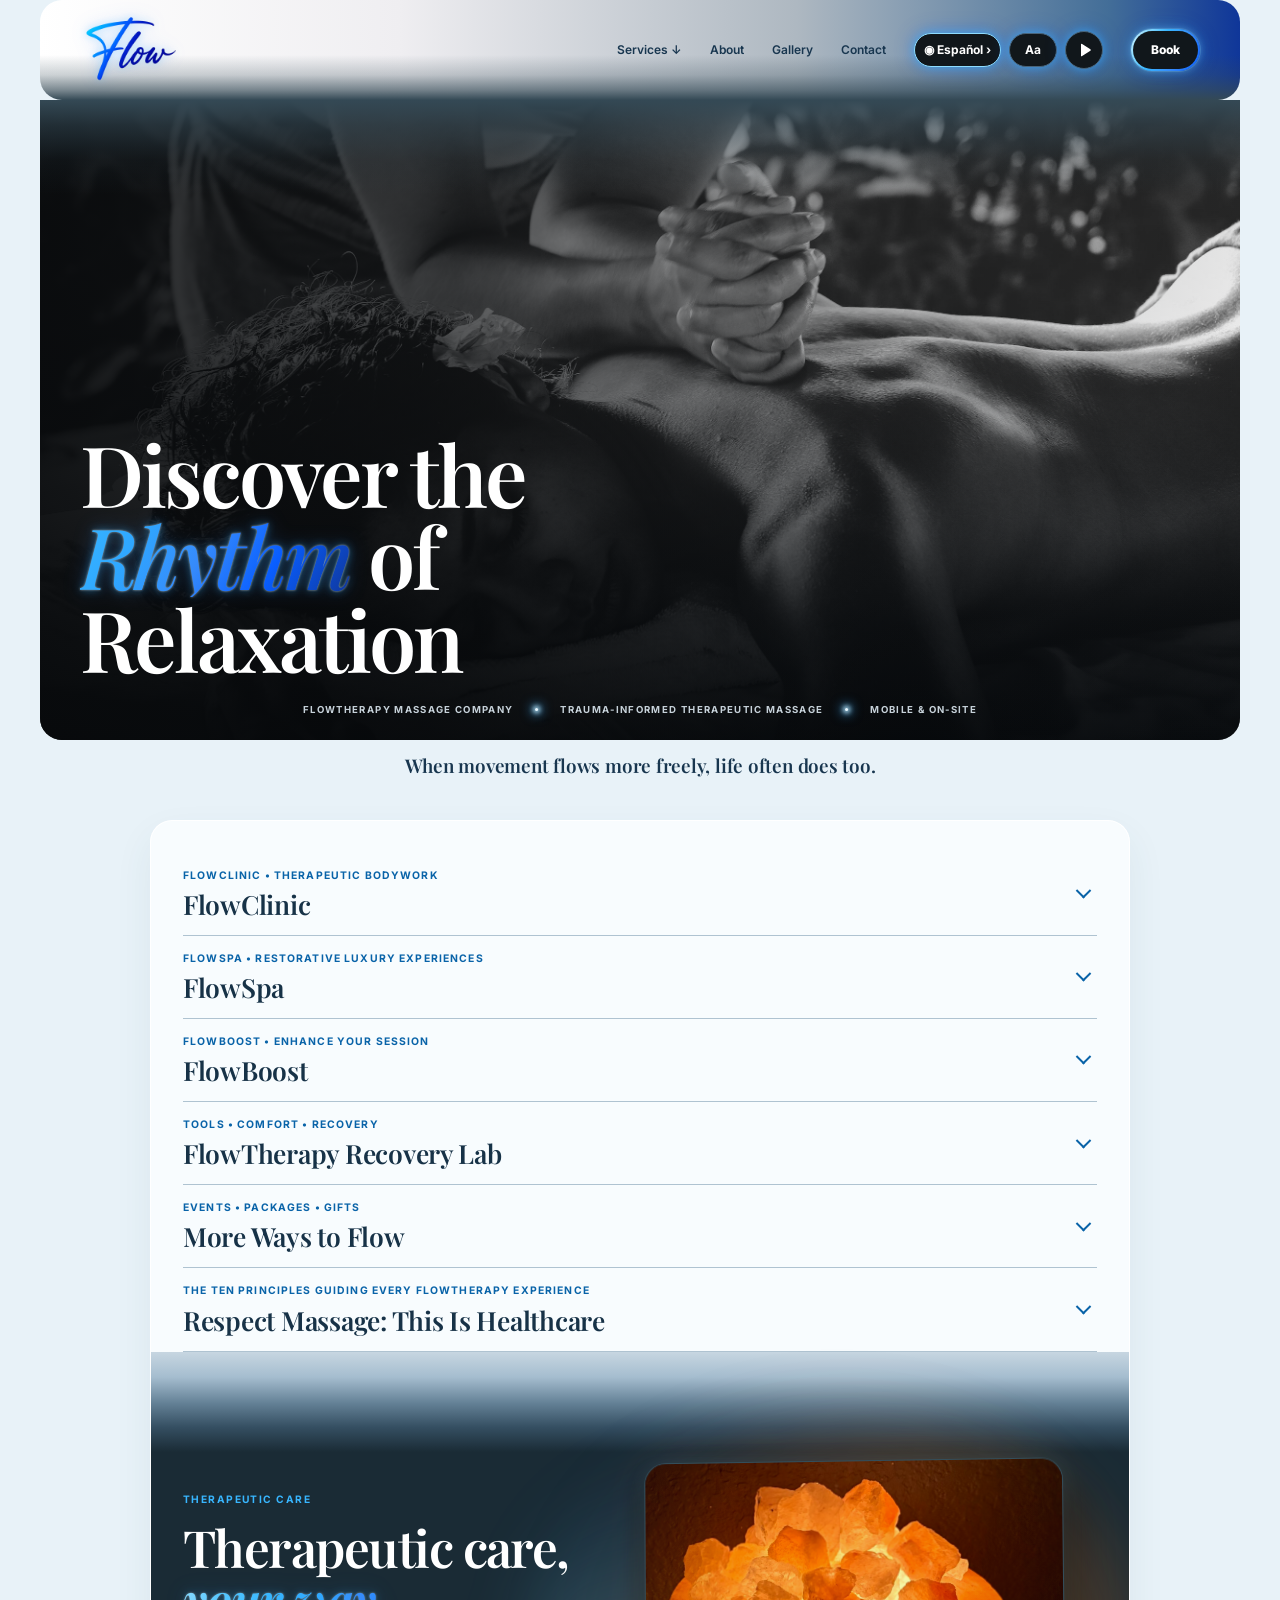
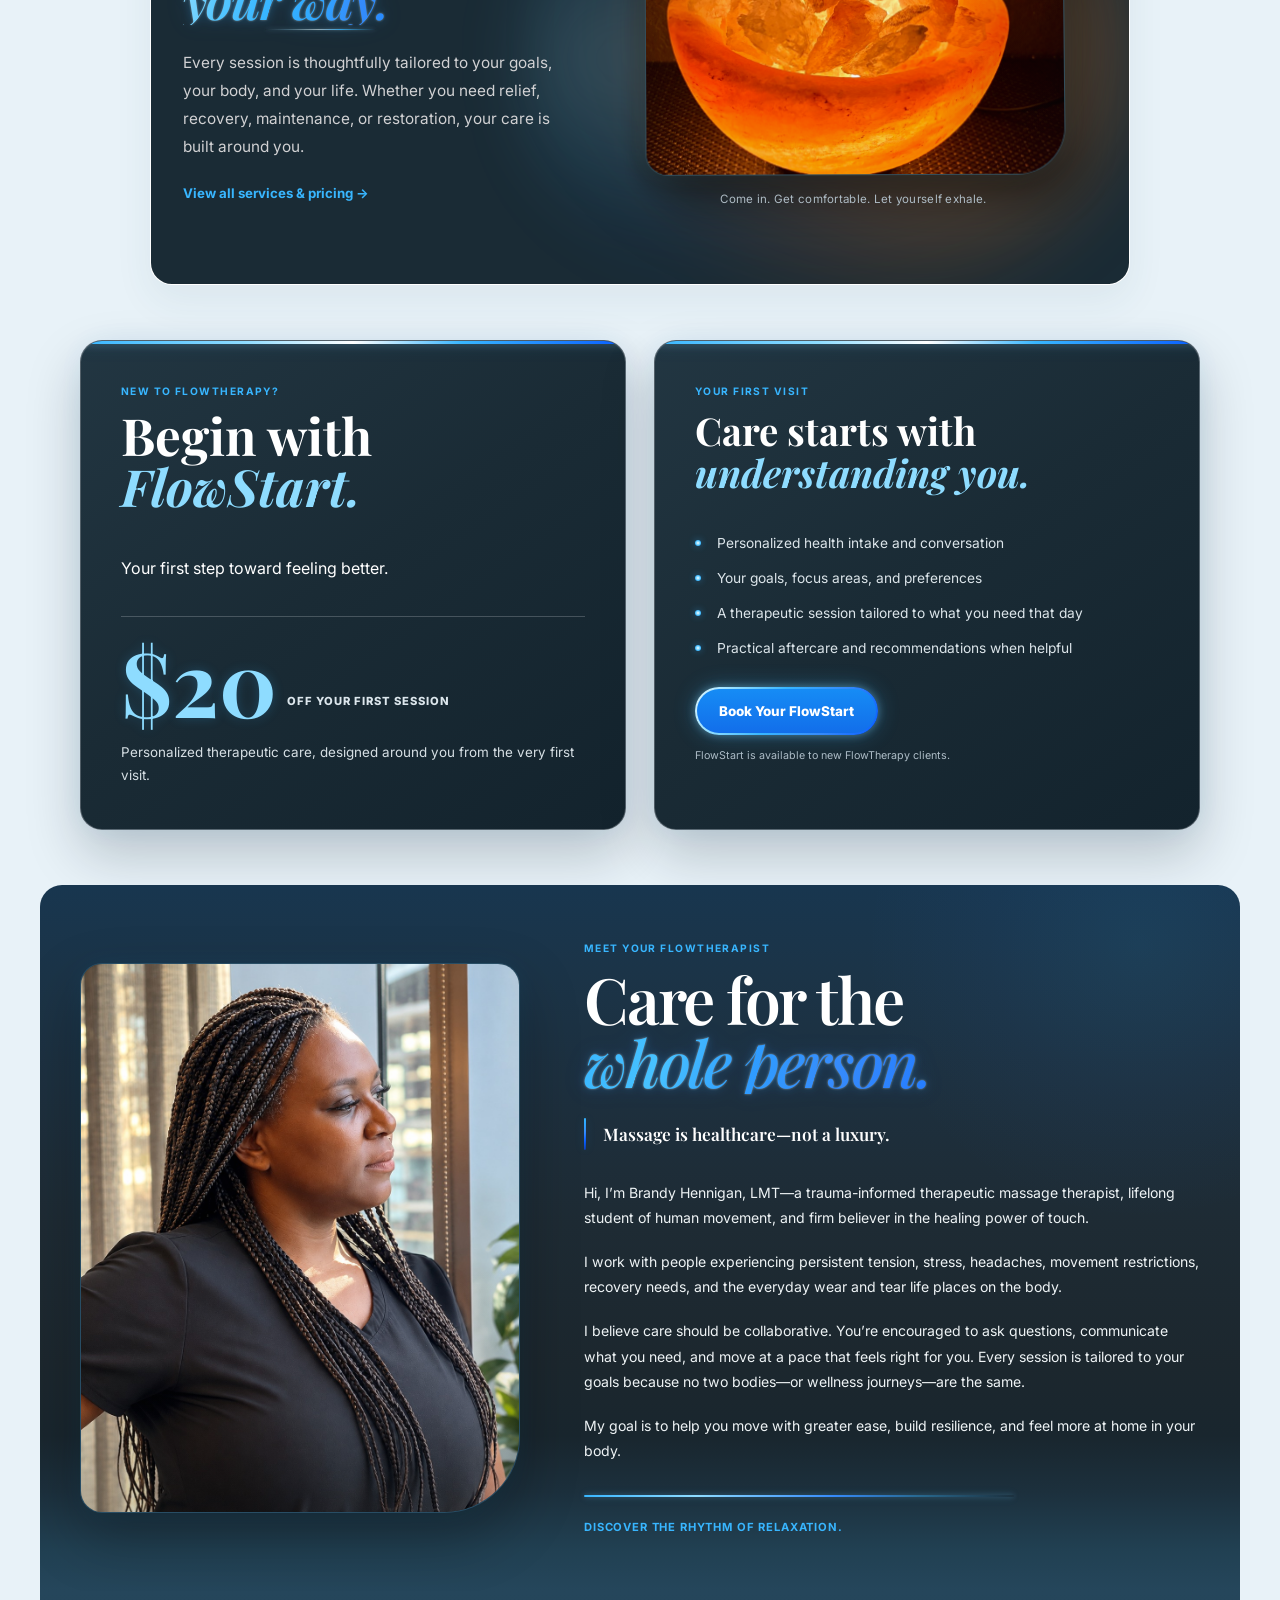
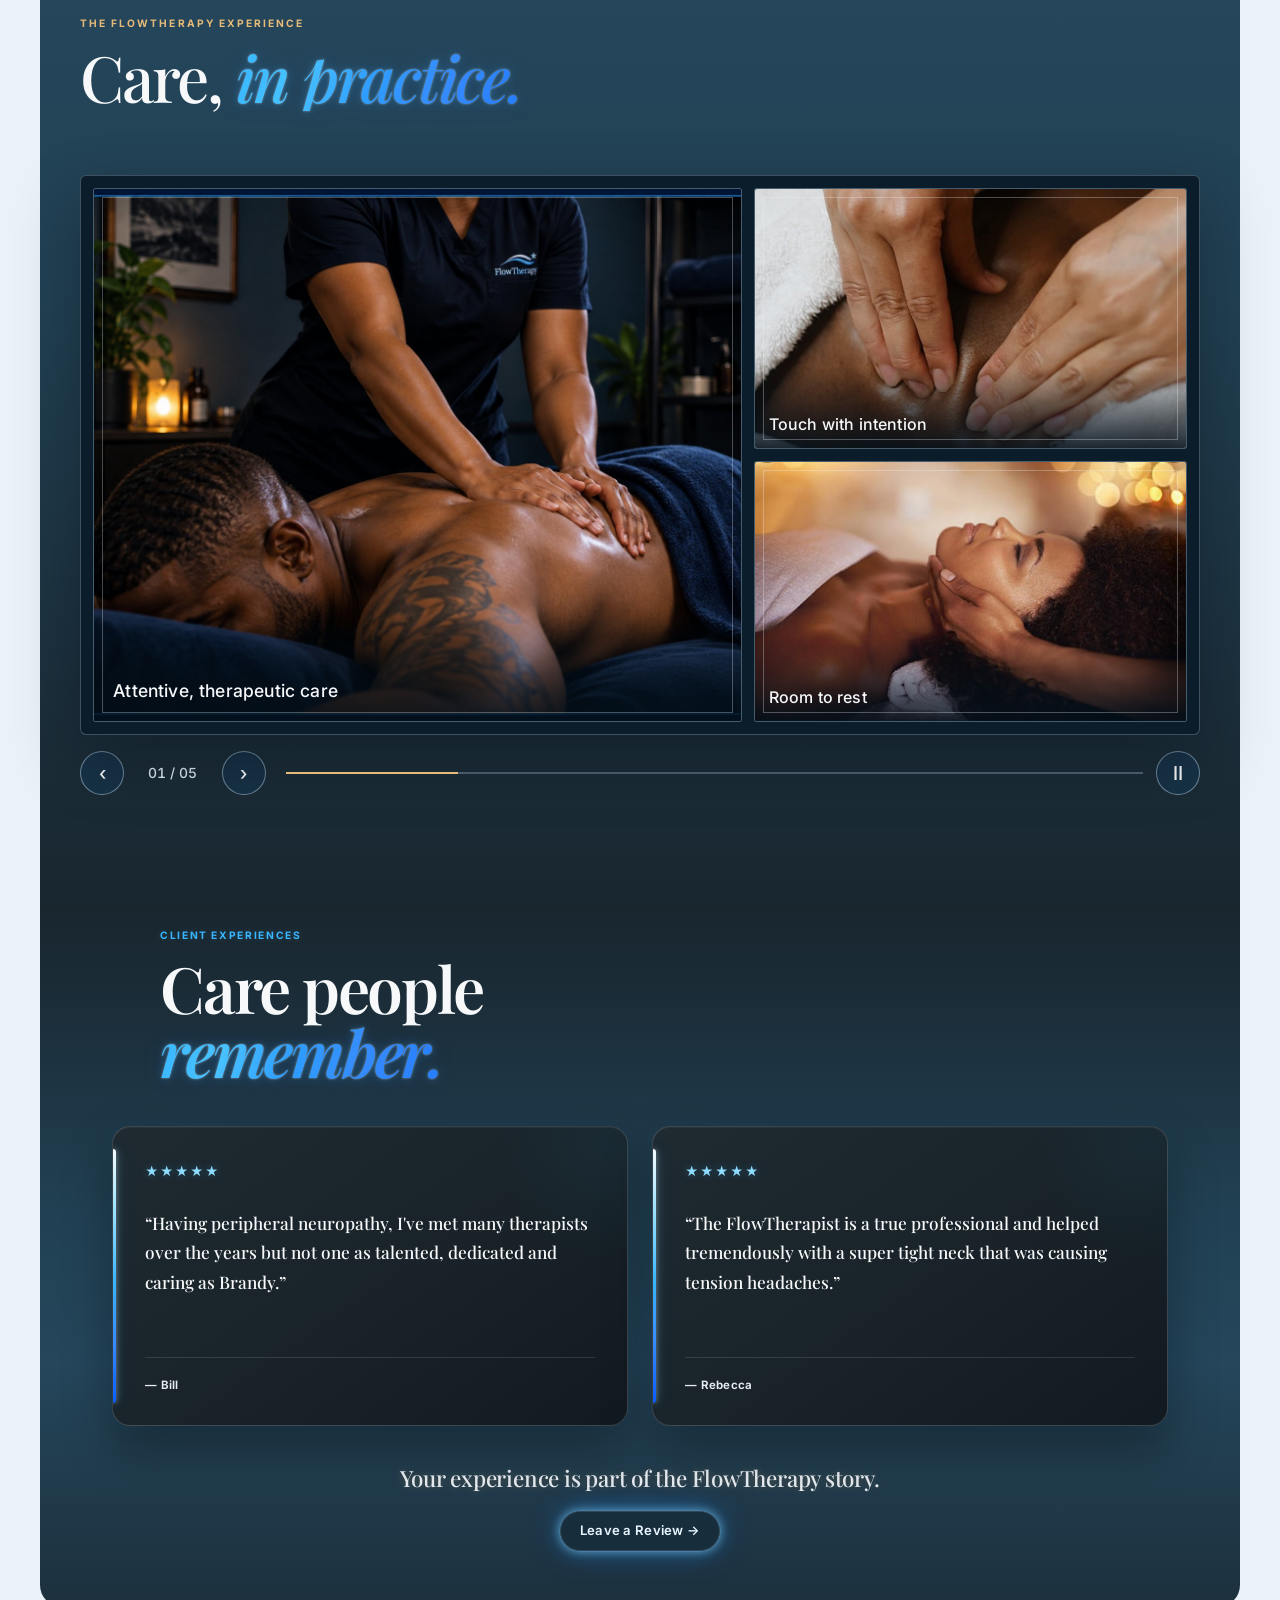
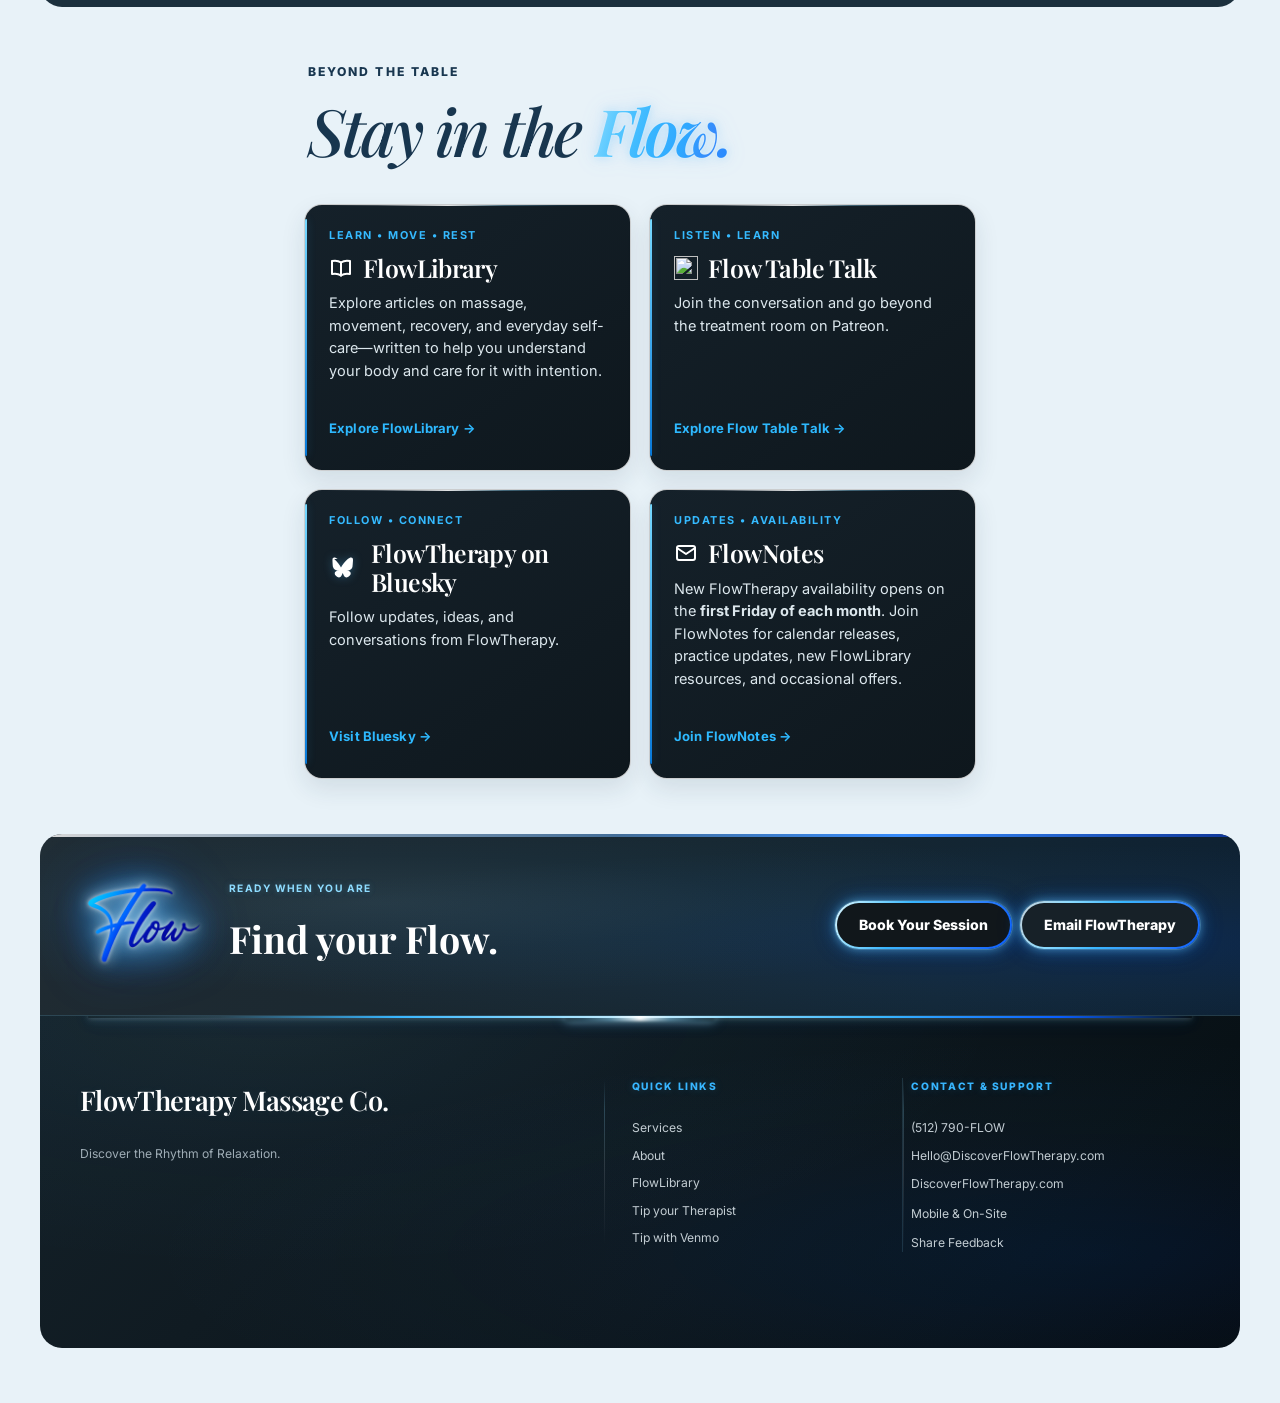
==== commit cb3609a4: "services menu update" ====
--- a/index.html
+++ b/index.html
@@ -616,9 +616,11 @@
         cursor: pointer;
         font-size: 16px;
         line-height: 1;
+        -webkit-appearance: none;
+        appearance: none;
       }
       .ft-soul-button:hover,
-      .ft-soul-button[aria-pressed="true"] {
+      .ft-soul-button[aria-expanded="true"] {
         box-shadow: 0 0 17px rgba(62, 177, 255, 0.95);
       }
       .ft-soul-button:focus-visible,
@@ -628,10 +630,13 @@
         outline-offset: 3px;
       }
       .ft-soul-panel {
-        position: absolute;
-        top: calc(100% + 8px);
-        right: max(12px, calc((100vw - 1200px) / 2));
-        z-index: 100;
+        position: fixed;
+        top: 132px;
+        right: 12px;
+        z-index: 1000;
+        max-height: calc(100dvh - 160px);
+        overflow-y: auto;
+        box-sizing: border-box;
         width: min(340px, calc(100vw - 24px));
         padding: 12px;
         color: #fff;
@@ -1966,6 +1971,416 @@
 .ft-bluesky-icon{width:22px;height:20px;display:inline-block;vertical-align:-3px;margin-right:8px;color:#fff;filter:drop-shadow(0 0 5px rgba(85,190,255,.32));}
 @media(max-width:760px){#flowpack-explore .ft-pack-group{grid-template-columns:82px repeat(2,minmax(0,1fr)) !important;}}
 </style>
+
+<style id="ft-mobile-live-repair-20261006">
+/* Mobile repair after stylesheet consolidation. Desktop remains untouched. */
+@media (max-width: 700px) {
+  html,
+  body.flowtherapy-home,
+  body.flowtherapy-home main,
+  body.flowtherapy-home .ft-flow-statement,
+  body.flowtherapy-home .ft-services {
+    background: #e8f2f8 !important;
+    background-image: none !important;
+  }
+
+  /* Keep the sticky ribbon inside the viewport. */
+  body.flowtherapy-home .ft-header {
+    width: calc(100% - 12px) !important;
+    margin: 6px auto 0 !important;
+    border-radius: 24px !important;
+    overflow: visible !important;
+  }
+  body.flowtherapy-home .ft-nav {
+    width: 100% !important;
+    max-width: none !important;
+    min-height: 70px !important;
+    padding: 0 8px !important;
+    gap: 5px !important;
+    flex-wrap: wrap !important;
+  }
+  body.flowtherapy-home .ft-logo-link {
+    flex: 0 0 80px !important;
+    width: 80px !important;
+  }
+  body.flowtherapy-home .ft-logo { width: 78px !important; }
+  body.flowtherapy-home .ft-nav-links {
+    flex: 1 1 auto !important;
+    min-width: 0 !important;
+    justify-content: flex-end !important;
+    gap: 5px !important;
+  }
+  body.flowtherapy-home .ft-access-tools {
+    flex: 0 1 auto !important;
+    min-width: 0 !important;
+    gap: 5px !important;
+    padding: 0 !important;
+    background: transparent !important;
+  }
+  body.flowtherapy-home #ft-spanish {
+    min-height: 40px !important;
+    padding: 7px 10px !important;
+    font-size: .72rem !important;
+    white-space: nowrap !important;
+  }
+  body.flowtherapy-home #ft-text-size,
+  body.flowtherapy-home #ft-soul-button {
+    flex: 0 0 40px !important;
+    width: 40px !important;
+    min-width: 40px !important;
+    min-height: 40px !important;
+    padding: 0 !important;
+  }
+  body.flowtherapy-home .ft-nav-links .ft-nav-book {
+    flex: 0 0 auto !important;
+    min-height: 40px !important;
+    padding: 7px 13px !important;
+    font-size: .75rem !important;
+    white-space: nowrap !important;
+  }
+
+  body.flowtherapy-home .ft-nav-links { display: contents !important; }
+  body.flowtherapy-home .ft-access-tools { margin-left: auto !important; }
+  body.flowtherapy-home .ft-nav-links > .ft-nav-services {
+    display: flex !important;
+    order: 10 !important;
+    flex: 0 0 100% !important;
+    justify-content: center !important;
+    align-items: center !important;
+    gap: 8px !important;
+    min-height: 44px !important;
+    margin: 0 !important;
+    padding: 0 !important;
+    border-top: 1px solid rgba(20, 75, 112, .18) !important;
+    color: #16394f !important;
+    font-size: .82rem !important;
+    font-weight: 700 !important;
+    text-shadow: none !important;
+  }
+  body.flowtherapy-home .ft-nav-services::after { content: none !important; }
+  body.flowtherapy-home #services { scroll-margin-top: 140px; }
+
+  /* The statement sits on the light field, so it must not inherit the old white mobile type. */
+  body.flowtherapy-home .ft-flow-statement {
+    padding: 22px 14px 26px !important;
+    overflow: visible !important;
+  }
+  body.flowtherapy-home .ft-flow-statement p {
+    color: #18364f !important;
+    text-shadow: none !important;
+  }
+  body.flowtherapy-home .ft-flow-statement::before,
+  body.flowtherapy-home .ft-flow-statement::after,
+  body.flowtherapy-home .ft-flow-statement p::before,
+  body.flowtherapy-home .ft-flow-statement p::after {
+    content: none !important;
+    display: none !important;
+  }
+
+  /* Reset the old dark mobile service treatment that survived the CSS consolidation. */
+  body.flowtherapy-home .ft-section.ft-services {
+    padding: 26px 0 46px !important;
+    overflow: visible !important;
+  }
+  body.flowtherapy-home .ft-services-layout {
+    display: block !important;
+    width: calc(100% - 18px) !important;
+    max-width: 680px !important;
+    margin-inline: auto !important;
+    min-height: 0 !important;
+  }
+  body.flowtherapy-home .ft-services-menu.ft-menu-premium,
+  body.flowtherapy-home .ft-services-menu {
+    display: block !important;
+    width: 100% !important;
+    height: auto !important;
+    min-height: 0 !important;
+    padding: 18px 18px 20px !important;
+    border: 1px solid rgba(255,255,255,.94) !important;
+    border-radius: 22px !important;
+    background: linear-gradient(145deg,rgba(252,254,255,.98),rgba(238,247,252,.96)) !important;
+    box-shadow: 0 14px 34px rgba(42,82,108,.08) !important;
+    color: #18364f !important;
+  }
+  body.flowtherapy-home .ft-services-menu .ft-service-group {
+    display: block !important;
+    position: static !important;
+    opacity: 1 !important;
+    visibility: visible !important;
+    height: auto !important;
+    min-height: 0 !important;
+  }
+  body.flowtherapy-home .ft-services-menu .ft-service-group > summary {
+    display: flex !important;
+    position: relative !important;
+    transform: none !important;
+    min-height: 66px !important;
+    padding: 12px 2px !important;
+    color: #18364f !important;
+    opacity: 1 !important;
+    visibility: visible !important;
+  }
+  body.flowtherapy-home .ft-services-menu .ft-service-group > summary small {
+    color: #0878b7 !important;
+  }
+  body.flowtherapy-home .ft-services-menu .ft-service-group > summary strong {
+    color: #173a52 !important;
+    -webkit-text-fill-color: #173a52 !important;
+    text-shadow: none !important;
+  }
+  body.flowtherapy-home .ft-services-menu .ft-service-group > summary b,
+  body.flowtherapy-home .ft-services-menu .ft-service-group > summary b::before {
+    color: #0878b7 !important;
+  }
+  body.flowtherapy-home .ft-services-menu .ft-service-content,
+  body.flowtherapy-home .ft-services-menu .ft-service-intro,
+  body.flowtherapy-home .ft-services-menu .ft-clinic-description {
+    color: #35576b !important;
+  }
+
+  /* Therapeutic-care companion block: compact, light and in normal document flow. */
+  body.flowtherapy-home .ft-services-side {
+    position: static !important;
+    display: grid !important;
+    grid-template-columns: 1fr !important;
+    align-items: start !important;
+    gap: 24px !important;
+    width: 100% !important;
+    max-width: none !important;
+    height: auto !important;
+    min-height: 0 !important;
+    margin: 26px 0 0 !important;
+    padding: 24px 18px 10px !important;
+    border-radius: 20px !important;
+    background: rgba(250,253,255,.62) !important;
+  }
+  body.flowtherapy-home .ft-services-side::before,
+  body.flowtherapy-home .ft-services-side::after {
+    content: none !important;
+    display: none !important;
+  }
+  body.flowtherapy-home .ft-services-side-content {
+    position: static !important;
+    width: 100% !important;
+    min-height: 0 !important;
+    padding: 0 !important;
+  }
+  body.flowtherapy-home .ft-services-side .ft-eyebrow { color: #0878b7 !important; }
+  body.flowtherapy-home .ft-services-side h2 {
+    margin: 0 !important;
+    color: #173a52 !important;
+    font-size: clamp(2.25rem, 11vw, 3.05rem) !important;
+  }
+  body.flowtherapy-home .ft-services-side-content > p:not(.ft-eyebrow) {
+    max-width: none !important;
+    margin-top: 18px !important;
+    color: #35576b !important;
+  }
+  body.flowtherapy-home .ft-services-side-content > a { color: #0878b7 !important; }
+  body.flowtherapy-home .ft-services-atmosphere {
+    width: 100% !important;
+    max-width: 420px !important;
+    margin: 0 auto !important;
+    padding-bottom: 10px !important;
+  }
+
+  /* Keep the bottom action bar above iPhone safe-area without covering content. */
+  body.flowtherapy-home { padding-bottom: calc(74px + env(safe-area-inset-bottom)) !important; }
+}
+
+@media (max-width: 390px) {
+  body.flowtherapy-home .ft-logo-link { flex-basis: 72px !important; width: 72px !important; }
+  body.flowtherapy-home .ft-logo { width: 70px !important; }
+  body.flowtherapy-home #ft-spanish { padding-inline: 8px !important; font-size: .68rem !important; }
+  body.flowtherapy-home #ft-text-size,
+  body.flowtherapy-home #ft-soul-button { flex-basis: 38px !important; width: 38px !important; min-width: 38px !important; }
+  body.flowtherapy-home .ft-nav-links .ft-nav-book { padding-inline: 11px !important; }
+}
+</style>
+
+
+<style id="ft-mobile-card-and-pack-refinement-20261006">
+/* Mobile-only refinement: smaller service rails, useful Recovery Lab grid,
+   and two-up FlowPack choices. Desktop is intentionally untouched. */
+@media (max-width: 700px) {
+
+  /* FlowSpa — keep the horizontal rail, but stop each card/image from taking over the screen. */
+  body.flowtherapy-home .ft-spa-card-rail {
+    gap: 10px !important;
+    padding: 2px 2px 10px !important;
+  }
+  body.flowtherapy-home .ft-spa-card {
+    flex: 0 0 54vw !important;
+    width: 54vw !important;
+    min-width: 180px !important;
+    max-width: 215px !important;
+    border-radius: 15px !important;
+  }
+  body.flowtherapy-home .ft-spa-card img {
+    width: 100% !important;
+    height: 142px !important;
+    aspect-ratio: auto !important;
+    object-fit: cover !important;
+  }
+  body.flowtherapy-home .ft-spa-card-body {
+    padding: 11px 12px 13px !important;
+  }
+  body.flowtherapy-home .ft-spa-card h3 {
+    font-size: .96rem !important;
+    line-height: 1.18 !important;
+  }
+  body.flowtherapy-home .ft-spa-card-desc {
+    font-size: .70rem !important;
+    line-height: 1.45 !important;
+  }
+
+  /* FlowBoost — a touch smaller than the Spa cards. */
+  body.flowtherapy-home .ft-boost-card-rail {
+    gap: 10px !important;
+    padding: 2px 2px 10px !important;
+  }
+  body.flowtherapy-home .ft-boost-card {
+    flex: 0 0 51vw !important;
+    width: 51vw !important;
+    min-width: 172px !important;
+    max-width: 205px !important;
+    border-radius: 15px !important;
+  }
+  body.flowtherapy-home .ft-boost-card img {
+    width: 100% !important;
+    height: 118px !important;
+    aspect-ratio: auto !important;
+    object-fit: cover !important;
+  }
+  body.flowtherapy-home .ft-boost-card-body {
+    padding: 10px 11px 12px !important;
+  }
+  body.flowtherapy-home .ft-boost-card h3 {
+    font-size: .94rem !important;
+  }
+
+  /* Recovery Lab — replace the awkward clipped rail with a compact 2-column tool grid. */
+  body.flowtherapy-home .ft-recovery-grid {
+    display: grid !important;
+    grid-template-columns: repeat(2, minmax(0, 1fr)) !important;
+    gap: 10px !important;
+    width: 100% !important;
+    margin-top: 16px !important;
+    padding: 0 !important;
+    overflow: visible !important;
+    scroll-snap-type: none !important;
+  }
+  body.flowtherapy-home .ft-recovery-card {
+    display: block !important;
+    width: auto !important;
+    min-width: 0 !important;
+    max-width: none !important;
+    min-height: 0 !important;
+    border-radius: 13px !important;
+  }
+  body.flowtherapy-home .ft-recovery-image-placeholder,
+  body.flowtherapy-home .ft-recovery-card img {
+    width: 100% !important;
+    height: 92px !important;
+    aspect-ratio: auto !important;
+    object-fit: cover !important;
+  }
+  body.flowtherapy-home .ft-recovery-copy {
+    padding: 8px 9px 10px !important;
+  }
+  body.flowtherapy-home .ft-recovery-copy strong,
+  body.flowtherapy-home .ft-recovery-card h3 {
+    margin: 0 !important;
+    padding: 0 !important;
+    font-size: .70rem !important;
+    line-height: 1.25 !important;
+  }
+
+  /* FlowPack — 75/90 label at left; 4- and 6-session choices side by side. */
+  body.flowtherapy-home #flowpack-explore .ft-pack-group {
+    display: grid !important;
+    grid-template-columns: 66px minmax(0, 1fr) !important;
+    gap: 9px !important;
+    align-items: center !important;
+    padding: 7px 0 !important;
+  }
+  body.flowtherapy-home #flowpack-explore .ft-choice-grid--packs {
+    display: grid !important;
+    grid-template-columns: repeat(2, minmax(0, 1fr)) !important;
+    gap: 8px !important;
+    width: 100% !important;
+  }
+  body.flowtherapy-home #flowpack-explore button.ft-plan-choice {
+    width: 100% !important;
+    min-width: 0 !important;
+    min-height: 72px !important;
+    padding: 10px 6px !important;
+  }
+  body.flowtherapy-home #flowpack-explore .ft-pack-duration {
+    width: 66px !important;
+    min-width: 66px !important;
+  }
+}
+
+@media (max-width: 390px) {
+  body.flowtherapy-home .ft-spa-card {
+    flex-basis: 58vw !important;
+    width: 58vw !important;
+    min-width: 174px !important;
+  }
+  body.flowtherapy-home .ft-boost-card {
+    flex-basis: 54vw !important;
+    width: 54vw !important;
+    min-width: 166px !important;
+  }
+  body.flowtherapy-home #flowpack-explore .ft-pack-group {
+    grid-template-columns: 58px minmax(0, 1fr) !important;
+  }
+  body.flowtherapy-home #flowpack-explore .ft-pack-duration {
+    width: 58px !important;
+    min-width: 58px !important;
+  }
+}
+</style>
+
+
+<style id="ft-mobile-recovery-smaller-20261006">
+/* Mobile only: keep the Recovery Lab 2-column layout, just make the cards/images smaller. */
+@media (max-width: 700px) {
+  body.flowtherapy-home .ft-recovery-grid {
+    grid-template-columns: repeat(2, minmax(0, 184px)) !important;
+    justify-content: center !important;
+    gap: 9px !important;
+  }
+
+  body.flowtherapy-home .ft-recovery-card {
+    width: 100% !important;
+    max-width: 184px !important;
+    justify-self: center !important;
+  }
+
+  body.flowtherapy-home .ft-recovery-image-placeholder,
+  body.flowtherapy-home .ft-recovery-card img {
+    height: 76px !important;
+  }
+
+  body.flowtherapy-home .ft-recovery-copy {
+    padding: 6px 8px 8px !important;
+  }
+
+  body.flowtherapy-home .ft-recovery-copy strong,
+  body.flowtherapy-home .ft-recovery-card h3 {
+    font-size: .66rem !important;
+  }
+}
+
+@media (max-width: 390px) {
+  body.flowtherapy-home .ft-recovery-grid {
+    grid-template-columns: repeat(2, minmax(0, 1fr)) !important;
+  }
+}
+</style>
+
 </head>
 <body class="flowtherapy-home">
 <!-- =====================================================
@@ -1977,7 +2392,7 @@
 <img alt="FlowTherapy" class="ft-logo" src="./assets/images/flowtherapy-logo.png"/>
 </a>
 <nav aria-label="Main navigation" class="ft-nav-links">
-<a href="#services">Services</a>
+<a class="ft-nav-services" href="#services">Services <span aria-hidden="true">↓</span></a>
 <a href="#about">About</a>
 <a href="#gallery">Gallery</a>
 <a href="#contact">Contact</a>
@@ -1986,25 +2401,28 @@
 <button aria-label="Increase text size" aria-pressed="false" id="ft-text-size" title="Larger text" type="button">
               Aa
             </button>
-<button aria-label="Play Soul Flow music" aria-pressed="false" class="ft-soul-button" id="ft-soul-button" title="Soul Flow music" type="button">
-              ▶
-            </button>
+<button aria-label="Open Soul Flow Spotify player" aria-expanded="false" aria-controls="ft-soul-panel" class="ft-soul-button" id="ft-soul-button" title="Soul Flow on Spotify" type="button">
+<svg aria-hidden="true" viewBox="0 0 24 24" width="22" height="22"><path fill="currentColor" d="M8 4.8a1 1 0 0 1 1.5-.86l11 7.2a1 1 0 0 1 0 1.72l-11 7.2A1 1 0 0 1 8 19.2Z"/></svg>
+</button>
 </div>
 <a class="ft-nav-book" href="https://flowtherapy.noterro.com/" rel="noopener" target="_blank">
             Book
           </a>
 </nav>
 </div>
+</header>
 <div class="ft-soul-panel" hidden="" id="ft-soul-panel">
 <div class="ft-soul-panel-head">
 <span>Soul Flow · FlowTherapy</span><button aria-label="Hide music player" class="ft-soul-close" type="button">
             ×
           </button>
 </div>
-<div class="ft-soul-embed" id="ft-soul-embed"></div>
+<div class="ft-soul-embed" id="ft-soul-embed">
+<iframe title="Soul Flow playlist on Spotify" data-src="https://open.spotify.com/embed/playlist/35kOQC6udy7D7cbl1kyhpG?utm_source=generator" width="100%" height="152" allow="autoplay; clipboard-write; encrypted-media; fullscreen; picture-in-picture" loading="lazy"></iframe>
+</div>
 <a href="https://open.spotify.com/playlist/35kOQC6udy7D7cbl1kyhpG" rel="noopener noreferrer" target="_blank">Listen on Spotify ↗</a>
 </div>
-</header>
+
 <main>
 <!-- ===================================================
      HERO
@@ -3153,59 +3571,27 @@
 </div>
 </main>
 <script>
-      (() => {
-        const button = document.getElementById("ft-soul-button");
-        const panel = document.getElementById("ft-soul-panel");
-        let controller = null;
-        let pendingPlay = false;
-        let playing = false;
-        const setPlaying = (value) => {
-          playing = value;
-          button.textContent = value ? "Ⅱ" : "▶";
-          button.setAttribute("aria-pressed", String(value));
-          button.setAttribute(
-            "aria-label",
-            value ? "Pause Soul Flow music" : "Play Soul Flow music",
-          );
-        };
-        button.addEventListener("click", () => {
-          if (playing) {
-            if (controller) controller.pause();
-            setPlaying(false);
-            panel.hidden = true;
-          } else {
-            panel.hidden = false;
-            if (controller) controller.resume();
-            else pendingPlay = true;
-          }
-        });
-        panel.querySelector(".ft-soul-close").addEventListener("click", () => {
-          panel.hidden = true;
-          button.focus();
-        });
-        window.onSpotifyIframeApiReady = (IFrameAPI) => {
-          IFrameAPI.createController(
-            document.getElementById("ft-soul-embed"),
-            {
-              uri: "spotify:playlist:35kOQC6udy7D7cbl1kyhpG",
-              width: "100%",
-              height: 152,
-            },
-            (embed) => {
-              controller = embed;
-              embed.addListener("playback_update", (event) => {
-                setPlaying(!event.data.isPaused && !event.data.isBuffering);
-              });
-              if (pendingPlay) {
-                pendingPlay = false;
-                embed.resume();
-              }
-            },
-          );
-        };
-      })();
-    </script>
-<script async="" src="https://open.spotify.com/embed/iframe-api/v1"></script>
+(() => {
+  const button = document.getElementById('ft-soul-button');
+  const panel = document.getElementById('ft-soul-panel');
+  const frame = panel.querySelector('iframe');
+  const setOpen = (open, restoreFocus = false) => {
+    panel.hidden = !open;
+    button.setAttribute('aria-expanded', String(open));
+    button.setAttribute('aria-label', open ? 'Hide Soul Flow Spotify player' : 'Open Soul Flow Spotify player');
+    if (open && !frame.getAttribute('src')) frame.src = frame.dataset.src;
+    if (restoreFocus) button.focus();
+  };
+  button.addEventListener('click', () => setOpen(panel.hidden));
+  panel.querySelector('.ft-soul-close').addEventListener('click', () => setOpen(false, true));
+  document.addEventListener('keydown', e => {
+    if (e.key === 'Escape' && !panel.hidden) setOpen(false, true);
+  });
+  document.addEventListener('click', e => {
+    if (!panel.hidden && !panel.contains(e.target) && !button.contains(e.target)) setOpen(false);
+  });
+})();
+</script>
 <script>
       (() => {
         const moreWays = document.querySelector(".ft-more-ways");
@@ -3370,4 +3756,3 @@
     </script>
 </body>
 </html>
-`
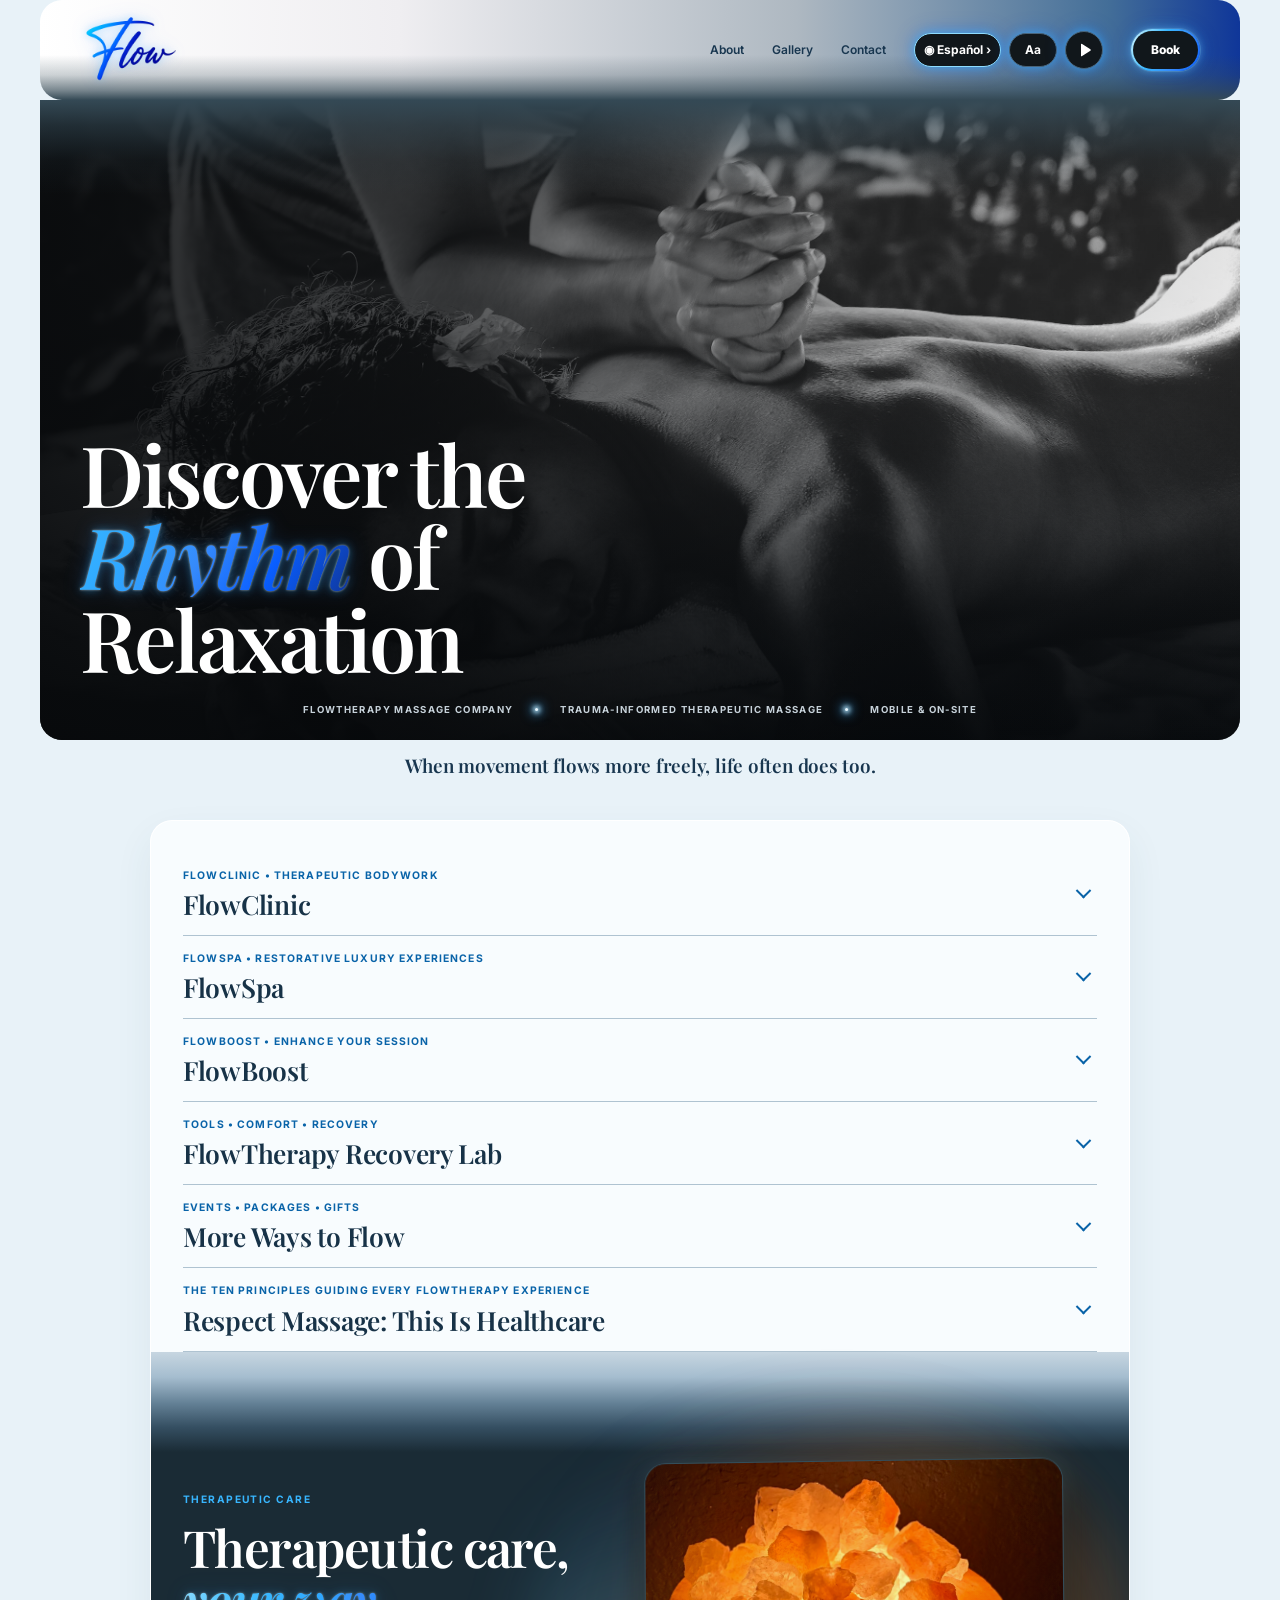
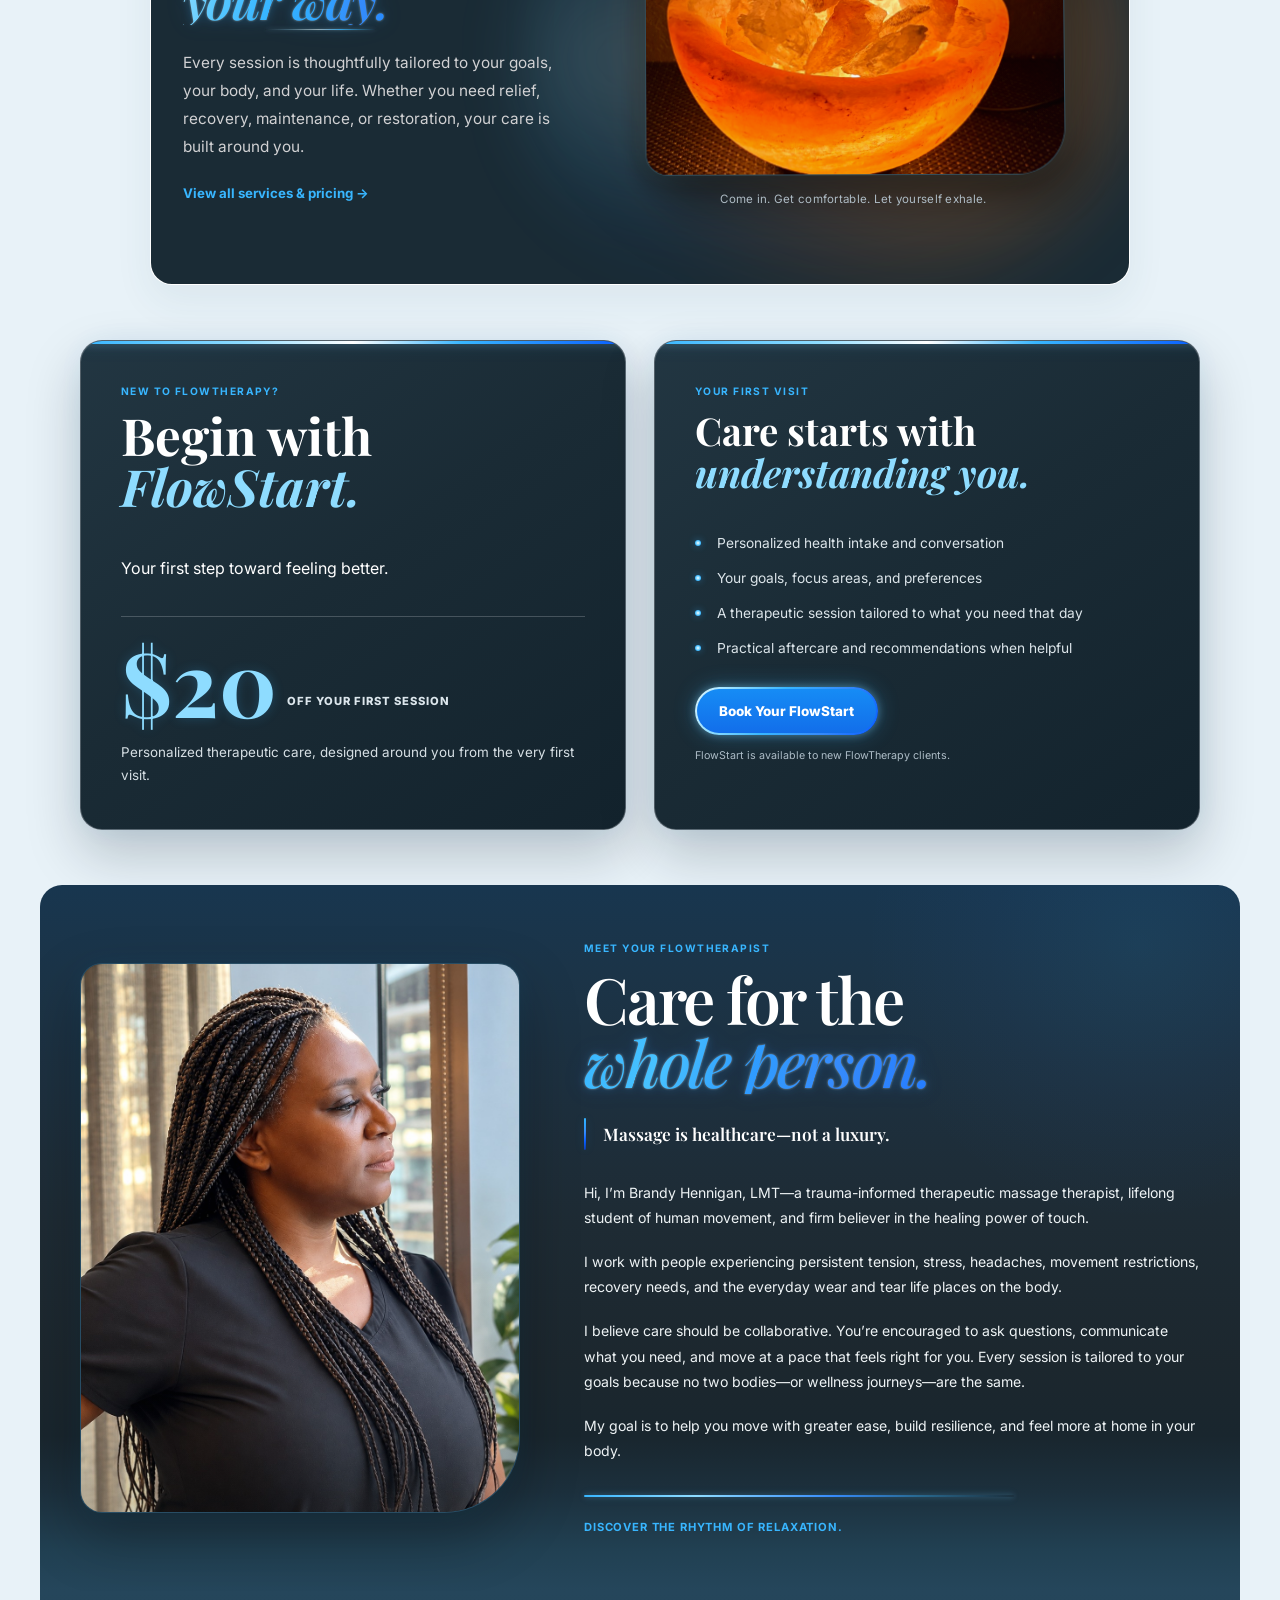
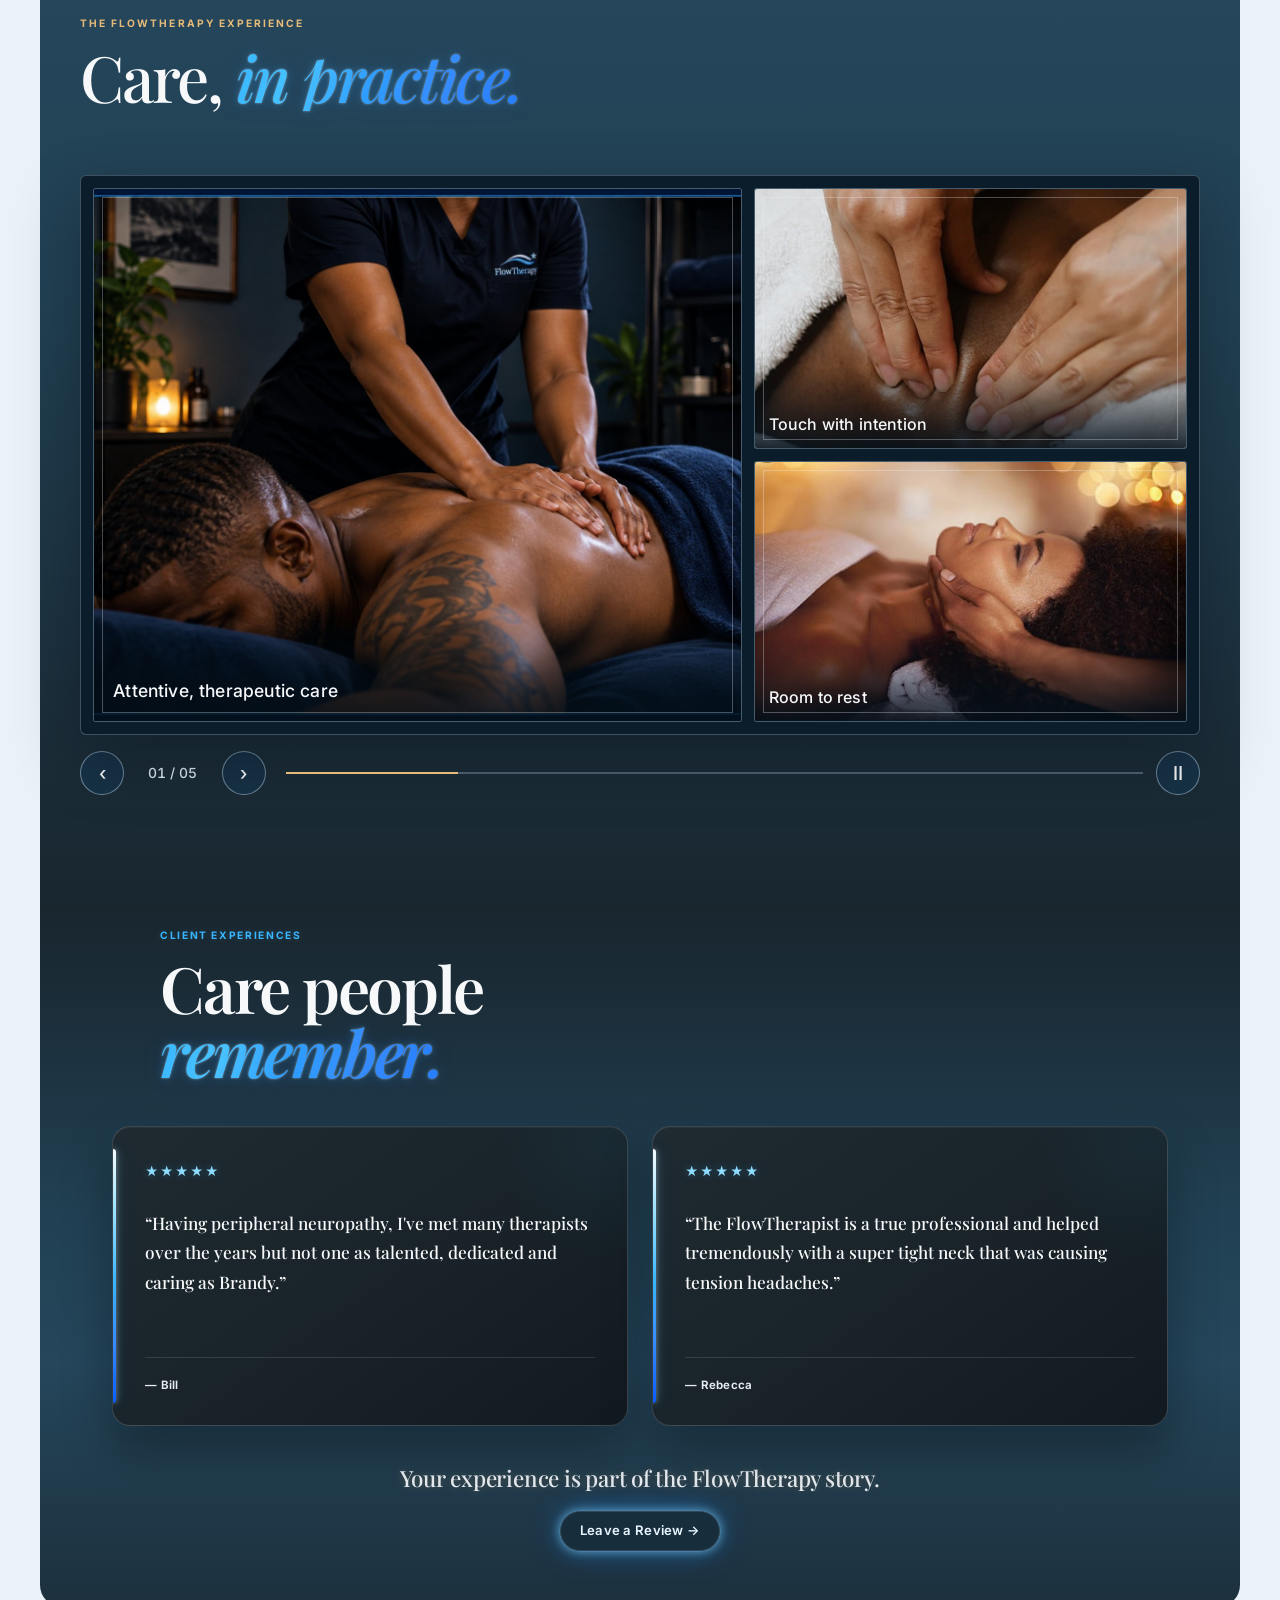
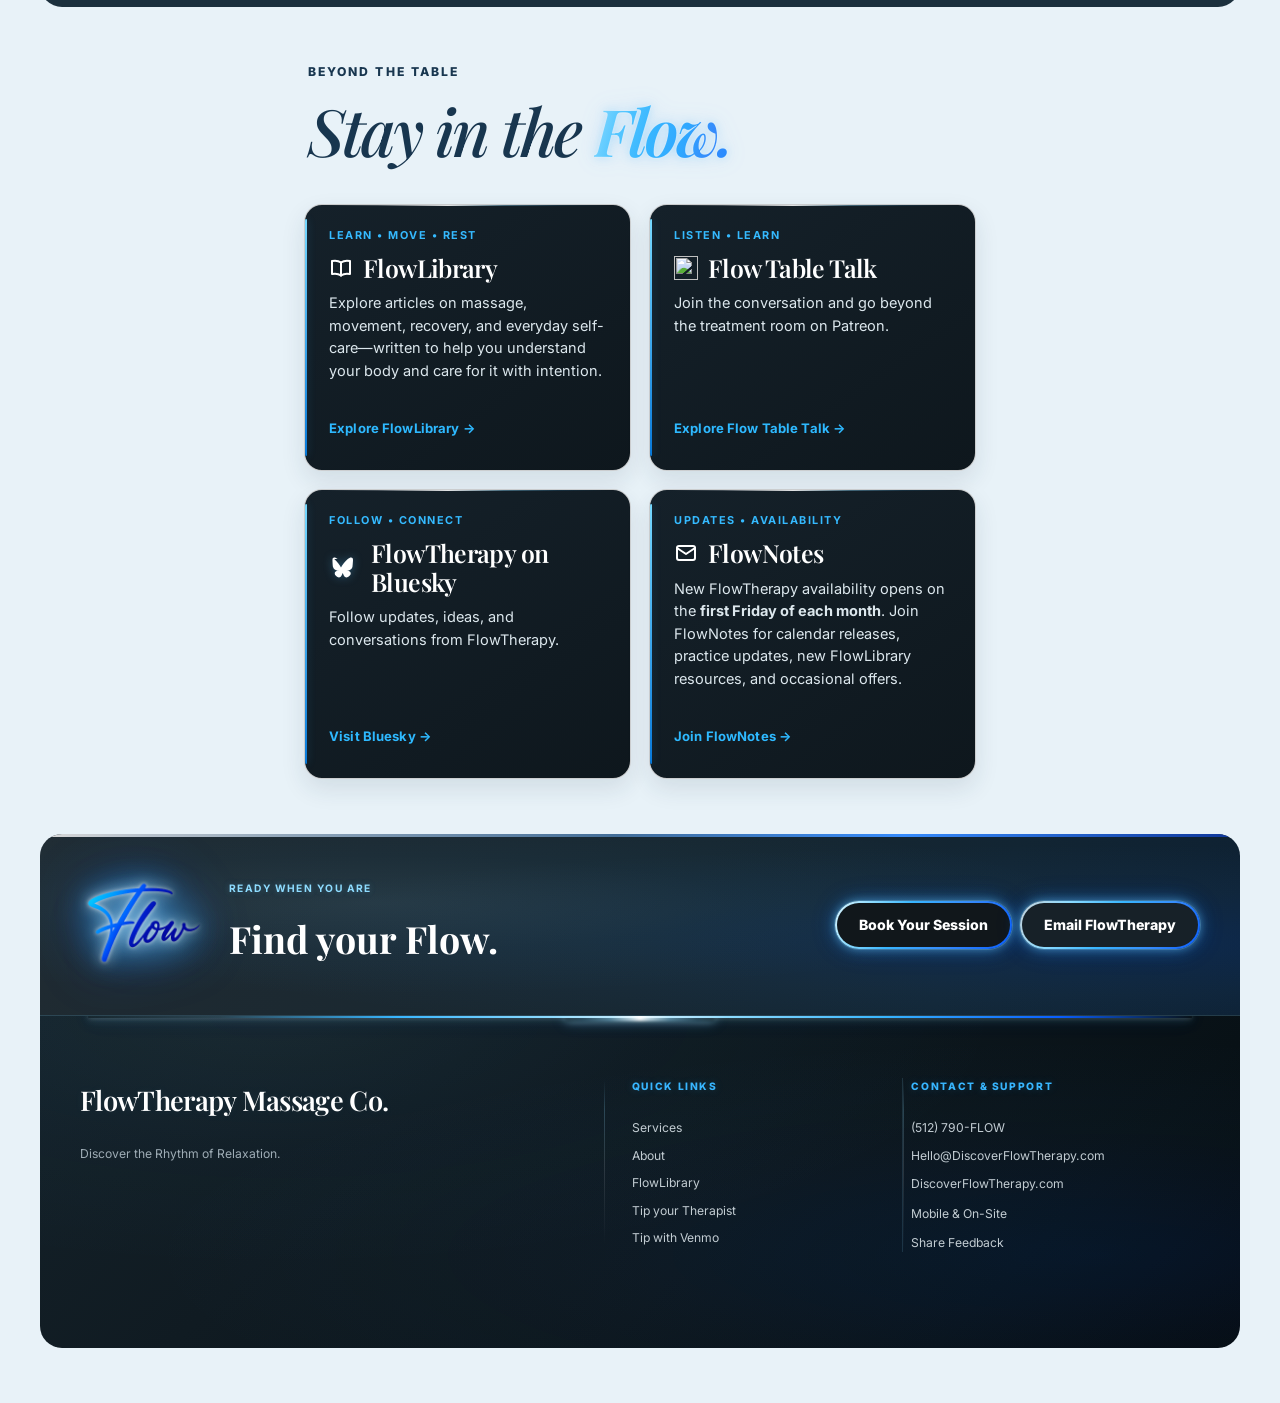
==== commit aa025712: "update homepage" ====
--- a/index.html
+++ b/index.html
@@ -1996,7 +1996,7 @@
     max-width: none !important;
     min-height: 70px !important;
     padding: 0 8px !important;
-    gap: 5px !important;
+    gap: 0 5px !important;
     flex-wrap: wrap !important;
   }
   body.flowtherapy-home .ft-logo-link {
@@ -2048,17 +2048,17 @@
     justify-content: center !important;
     align-items: center !important;
     gap: 8px !important;
-    min-height: 44px !important;
+    min-height: 40px !important;
     margin: 0 !important;
     padding: 0 !important;
-    border-top: 1px solid rgba(20, 75, 112, .18) !important;
+    border-top: 0 !important;
     color: #16394f !important;
     font-size: .82rem !important;
     font-weight: 700 !important;
     text-shadow: none !important;
   }
   body.flowtherapy-home .ft-nav-services::after { content: none !important; }
-  body.flowtherapy-home #services { scroll-margin-top: 140px; }
+  body.flowtherapy-home #services { scroll-margin-top: 122px; }
 
   /* The statement sits on the light field, so it must not inherit the old white mobile type. */
   body.flowtherapy-home .ft-flow-statement {
@@ -2184,6 +2184,23 @@
     padding-bottom: 10px !important;
   }
 
+  /* Readable lamp caption and a continuous light-to-navy FlowStart transition. */
+  body.flowtherapy-home .ft-services-atmosphere figcaption {
+    color: #35576b !important;
+    opacity: 1 !important;
+    text-shadow: none !important;
+    margin-top: 18px !important;
+    line-height: 1.55 !important;
+  }
+  body.flowtherapy-home .ft-flowstart {
+    position: relative;
+    margin-top: 0 !important;
+    padding-top: 100px !important;
+    background: linear-gradient(180deg, #e8f2f8 0, #c2d5e0 24px, #688594 60px, #294858 96px, #0b202c 140px) !important;
+    border-top: 0 !important;
+    box-shadow: none !important;
+  }
+
   /* Keep the bottom action bar above iPhone safe-area without covering content. */
   body.flowtherapy-home { padding-bottom: calc(74px + env(safe-area-inset-bottom)) !important; }
 }
@@ -2392,7 +2409,6 @@
 <img alt="FlowTherapy" class="ft-logo" src="./assets/images/flowtherapy-logo.png"/>
 </a>
 <nav aria-label="Main navigation" class="ft-nav-links">
-<a class="ft-nav-services" href="#services">Services <span aria-hidden="true">↓</span></a>
 <a href="#about">About</a>
 <a href="#gallery">Gallery</a>
 <a href="#contact">Contact</a>
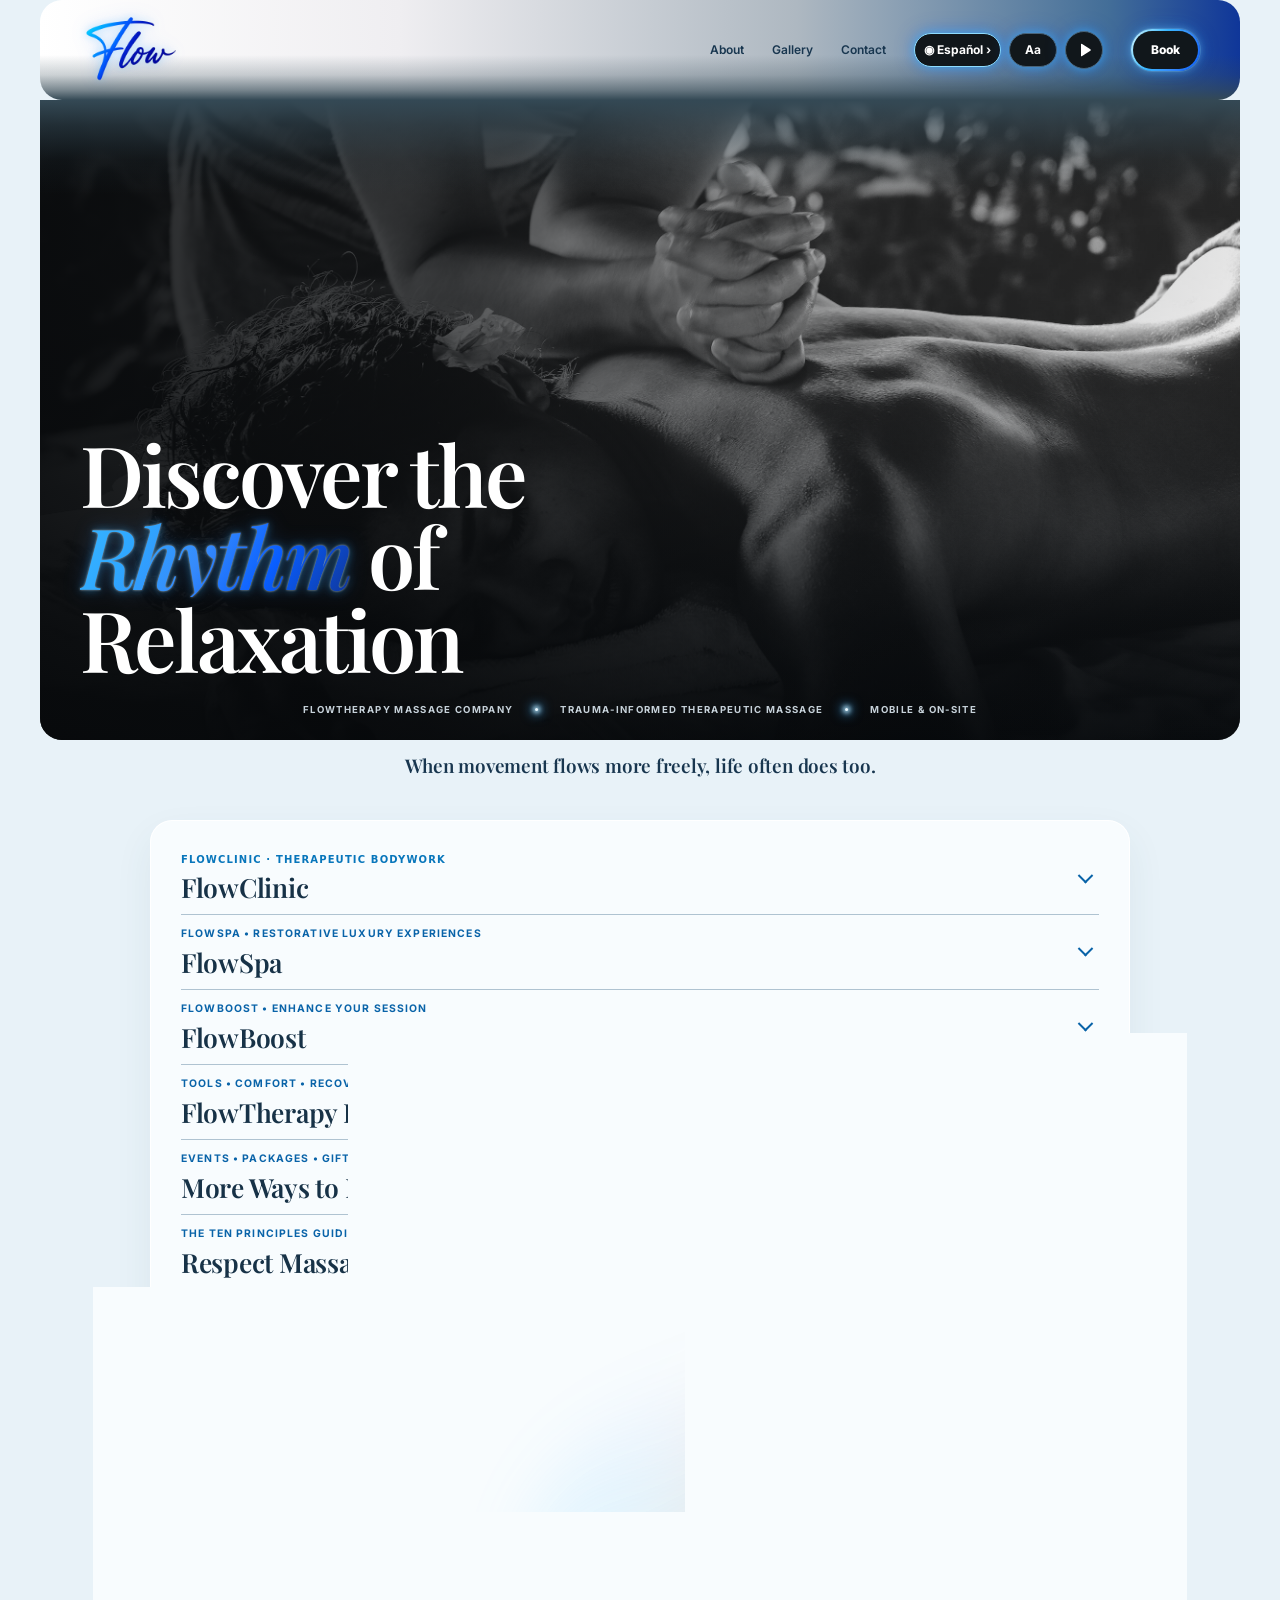
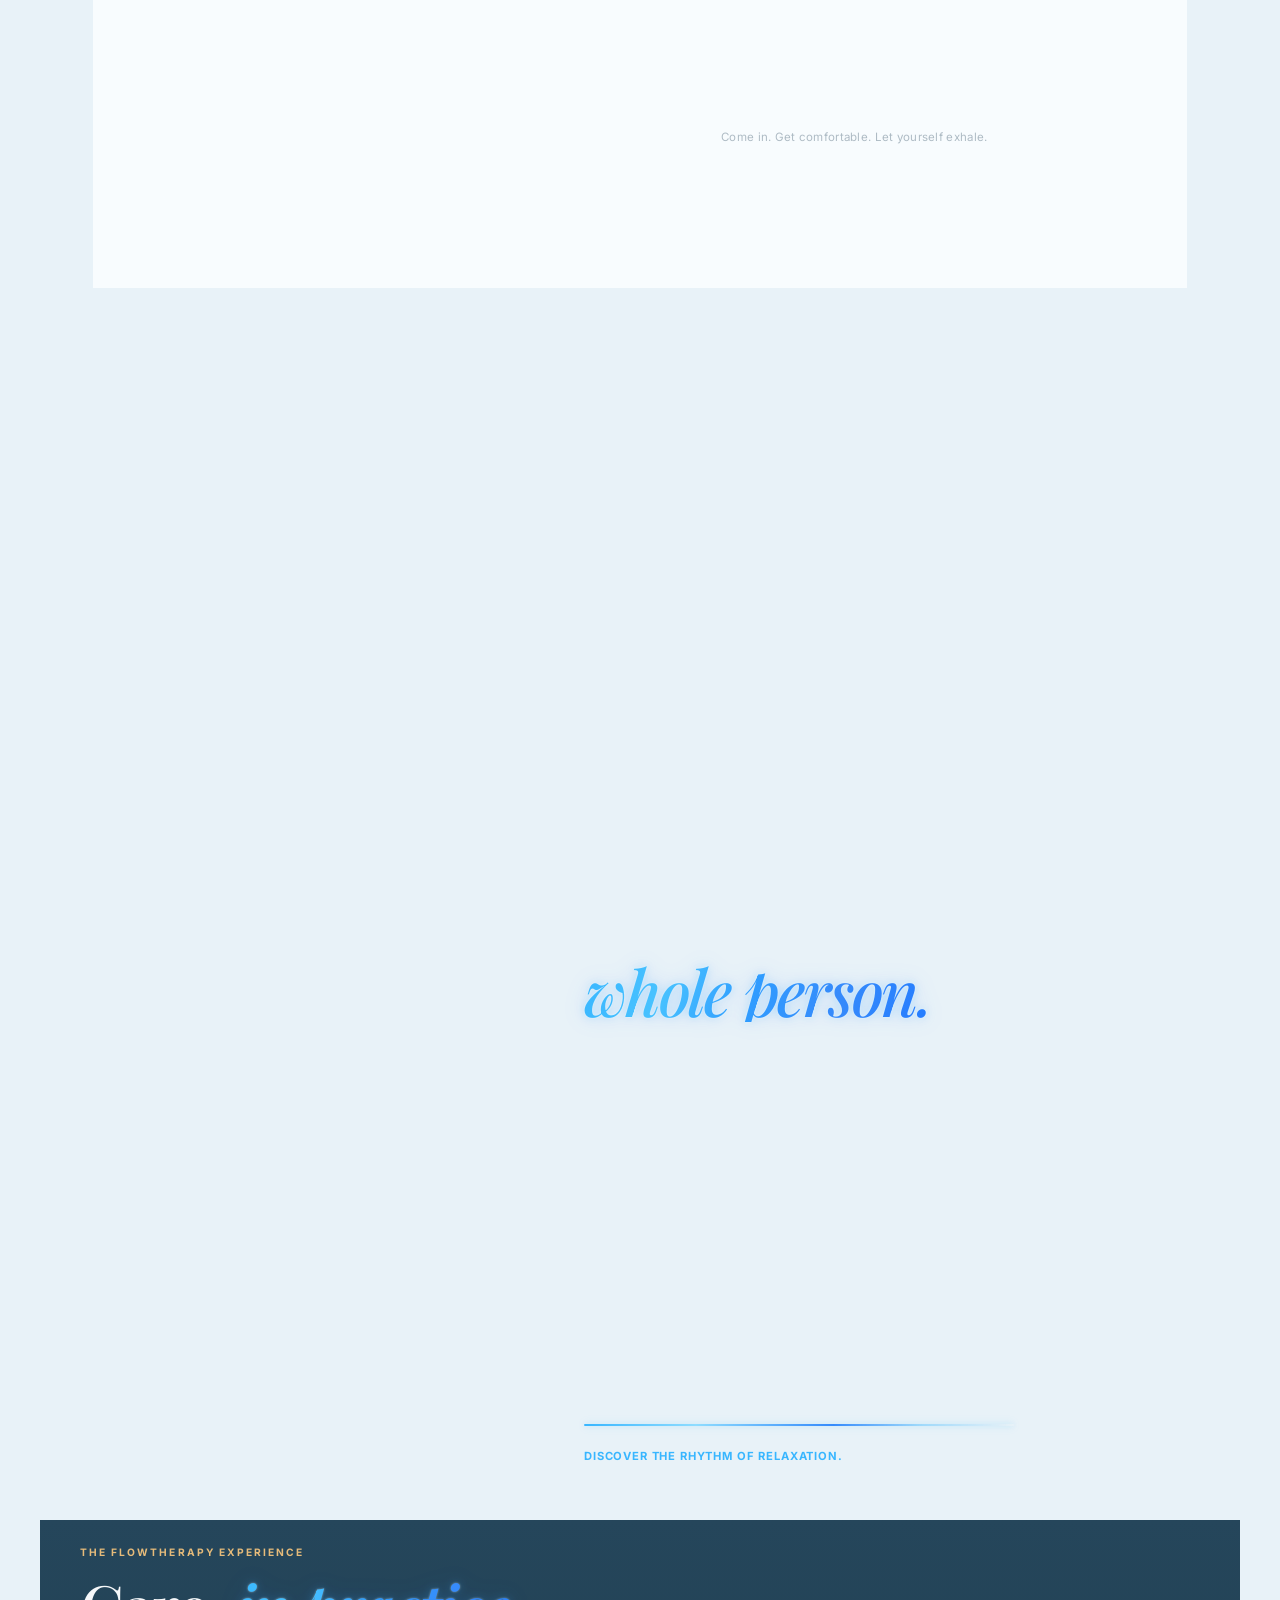
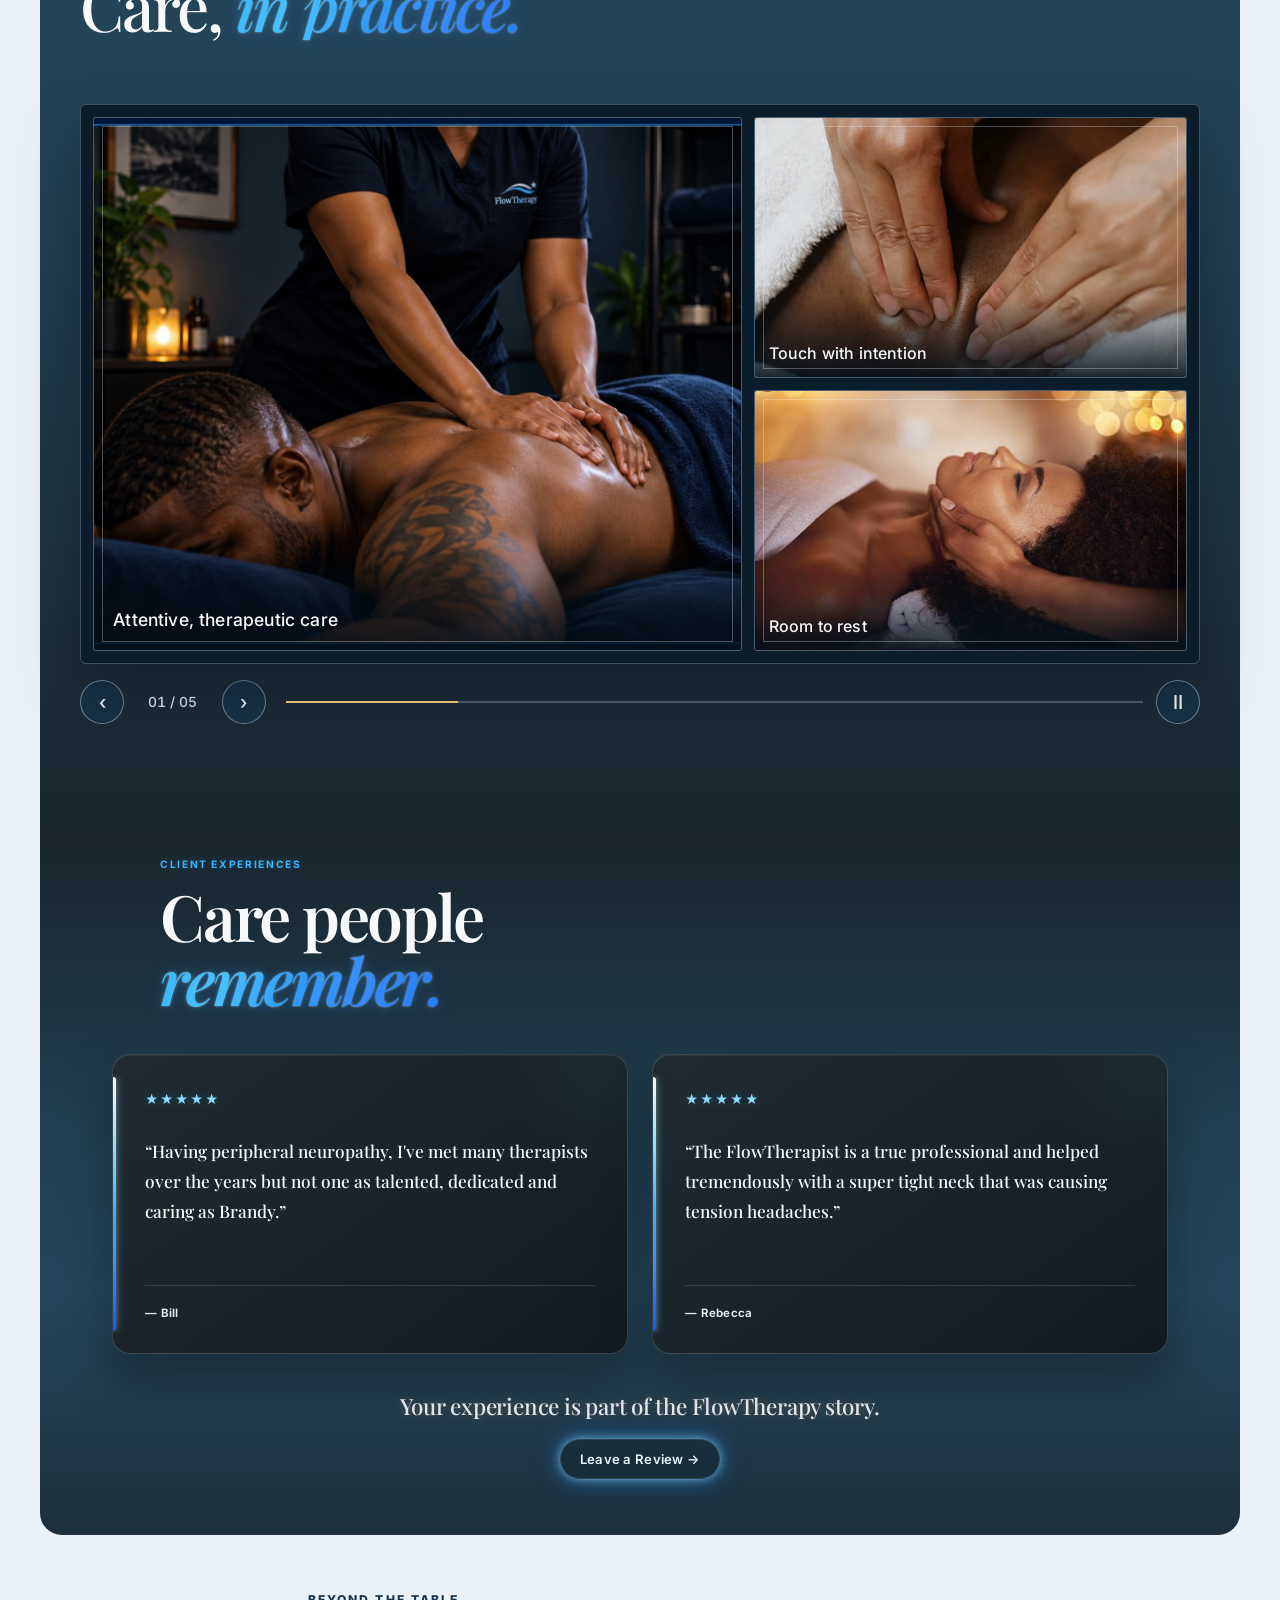
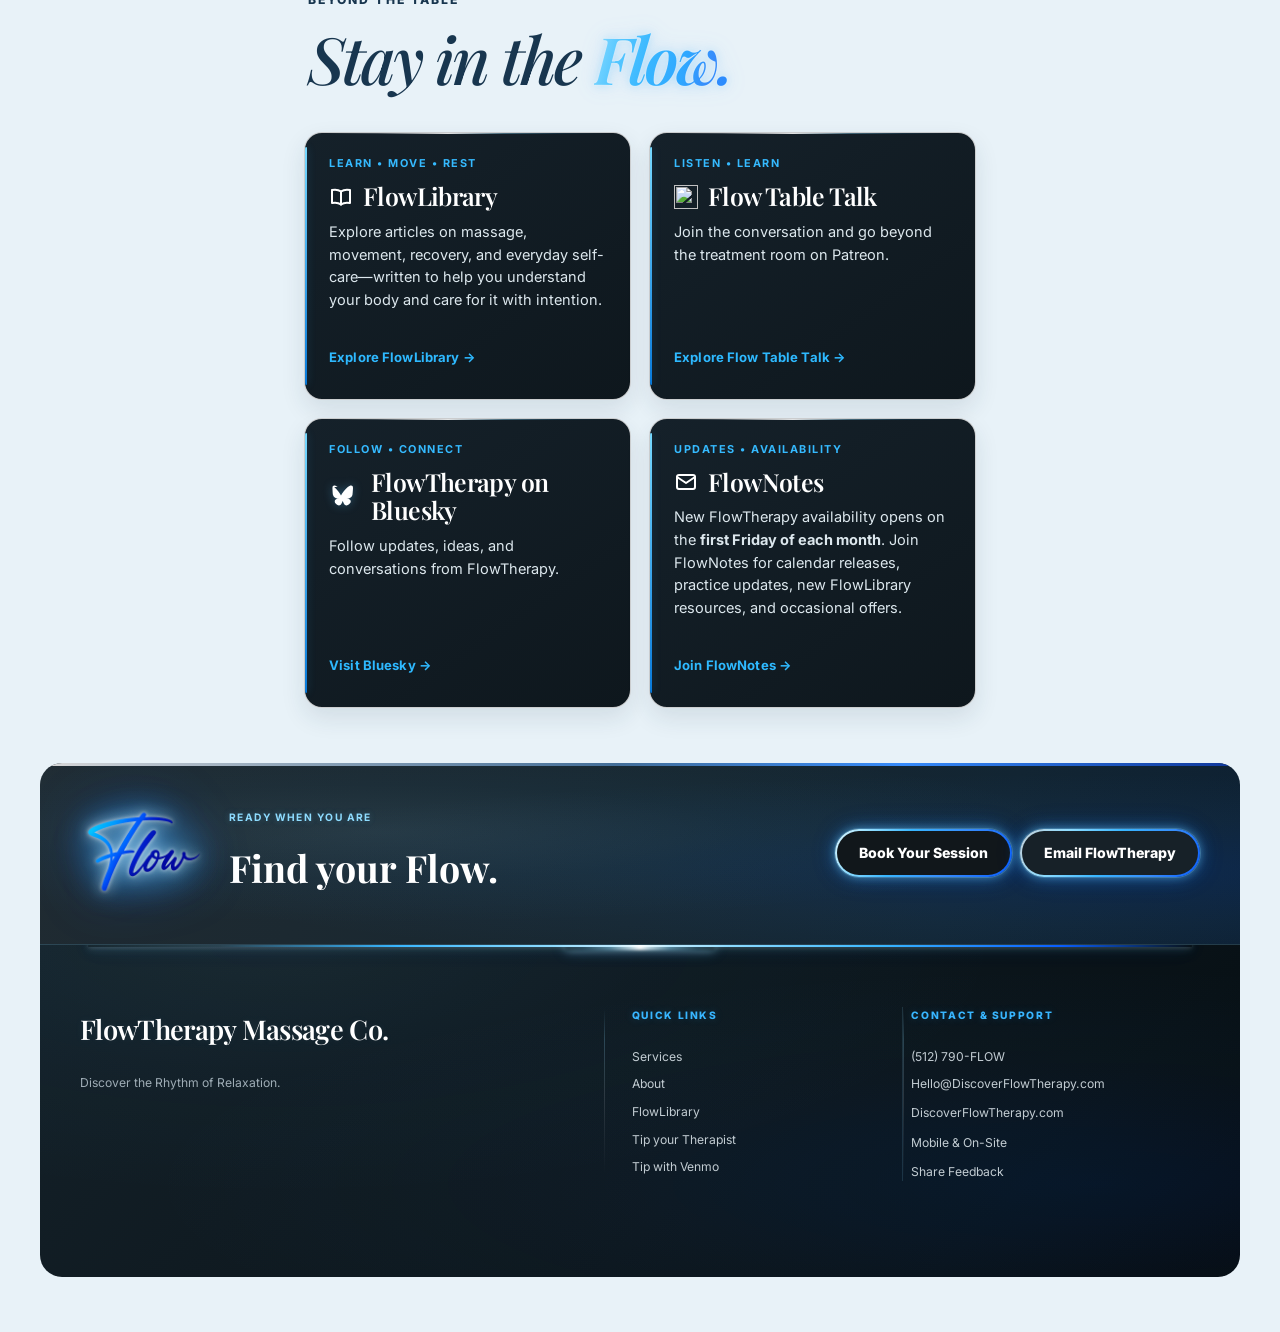
==== commit 980e5d4c: "feat: add premium enrollment drawers and refine FlowTherapy services" ====
--- a/index.html
+++ b/index.html
@@ -1,17 +1,26 @@
-<!DOCTYPE html>
+<!doctype html>
 
 <html lang="en">
-<head>
-<meta charset="utf-8"/>
-<meta content="width=device-width, initial-scale=1.0" name="viewport"/>
-<title>Therapeutic Massage in Killeen, TX | FlowTherapy Massage Co.</title>
-<meta content="Personalized, trauma-informed therapeutic massage. Discover the Rhythm of Relaxation." name="description"/>
-<link href="https://discoverflowtherapy.com/" rel="canonical"/>
-<meta content="Therapeutic Massage in Killeen, TX | FlowTherapy Massage Co." property="og:title"/>
-<meta content="Discover the Rhythm of Relaxation through personalized therapeutic bodywork." property="og:description"/>
-<meta content="website" property="og:type"/>
-<meta content="https://discoverflowtherapy.com/" property="og:url"/>
-<script type="application/ld+json">
+  <head>
+    <meta charset="utf-8" />
+    <meta content="width=device-width, initial-scale=1.0" name="viewport" />
+    <title>Therapeutic Massage in Killeen, TX | FlowTherapy Massage Co.</title>
+    <meta
+      content="Personalized, trauma-informed therapeutic massage. Discover the Rhythm of Relaxation."
+      name="description"
+    />
+    <link href="https://discoverflowtherapy.com/" rel="canonical" />
+    <meta
+      content="Therapeutic Massage in Killeen, TX | FlowTherapy Massage Co."
+      property="og:title"
+    />
+    <meta
+      content="Discover the Rhythm of Relaxation through personalized therapeutic bodywork."
+      property="og:description"
+    />
+    <meta content="website" property="og:type" />
+    <meta content="https://discoverflowtherapy.com/" property="og:url" />
+    <script type="application/ld+json">
       {
         "@context": "https://schema.org",
         "@type": "Organization",
@@ -37,17 +46,23 @@
         ]
       }
     </script>
-<meta content="#1d2328" name="theme-color"/>
-<link href="https://fonts.googleapis.com" rel="preconnect"/>
-<link crossorigin="" href="https://fonts.gstatic.com" rel="preconnect"/>
-<link href="https://fonts.googleapis.com/css2?family=Inter:wght@400;500;600;700&amp;family=Playfair+Display:ital,wght@0,500;0,600;0,700;1,500;1,600&amp;display=swap" rel="stylesheet"/>
-<link href="./assets/css/style.css?v=5" rel="stylesheet"/>
-<link href="./manifest.webmanifest" rel="manifest"/>
-<link href="./assets/icons/favicon.ico" rel="icon"/>
-<link href="./assets/icons/apple-touch-icon.png" rel="apple-touch-icon"/>
-<!-- Google tag (gtag.js) -->
-<script async="" src="https://www.googletagmanager.com/gtag/js?id=G-N1Q7YEW5MF"></script>
-<script>
+    <meta content="#1d2328" name="theme-color" />
+    <link href="https://fonts.googleapis.com" rel="preconnect" />
+    <link crossorigin="" href="https://fonts.gstatic.com" rel="preconnect" />
+    <link
+      href="https://fonts.googleapis.com/css2?family=Inter:wght@400;500;600;700&amp;family=Playfair+Display:ital,wght@0,500;0,600;0,700;1,500;1,600&amp;display=swap"
+      rel="stylesheet"
+    />
+    <link href="./assets/css/style.css?v=5" rel="stylesheet" />
+    <link href="./manifest.webmanifest" rel="manifest" />
+    <link href="./assets/icons/favicon.ico" rel="icon" />
+    <link href="./assets/icons/apple-touch-icon.png" rel="apple-touch-icon" />
+    <!-- Google tag (gtag.js) -->
+    <script
+      async=""
+      src="https://www.googletagmanager.com/gtag/js?id=G-N1Q7YEW5MF"
+    ></script>
+    <script>
       window.dataLayer = window.dataLayer || [];
 
       function gtag() {
@@ -57,7 +72,7 @@
       gtag("js", new Date());
       gtag("config", "G-N1Q7YEW5MF");
     </script>
-<style>
+    <style>
       /* Keep the ten principles compact and legible on narrow screens. */
       .ft-respect-massage .ft-service-content {
         padding-inline: 0.5rem !important;
@@ -94,7 +109,7 @@
         letter-spacing: 0;
       }
     </style>
-<style>
+    <style>
       /* Make the content use the available width on phones and small tablets. */
       @media (max-width: 800px) {
         .ft-section .ft-shell,
@@ -218,7 +233,7 @@
         font-size: 1.15rem !important;
       }
     </style>
-<style>
+    <style>
       .ft-access-tools {
         display: flex;
         justify-content: flex-end;
@@ -262,14 +277,14 @@
         outline-offset: 3px;
       }
     </style>
-<style>
+    <style>
       /* Clickable service cards keep the existing FlowTherapy card treatment. */
       a.ft-simple-service {
         color: inherit;
         text-decoration: none;
       }
     </style>
-<style>
+    <style>
       /* Care, in practice — the FlowTherapy editorial gallery. */
       .ft-gallery {
         position: relative;
@@ -686,7 +701,7 @@
         }
       }
     </style>
-<style>
+    <style>
       /* Enrollment reveal + modal */
       .ft-explore-trigger[aria-expanded="true"] {
         border-left: 2px solid #e6bb7a;
@@ -897,20 +912,19 @@
         }
       }
     </style>
-<style id="ft-luxury-accordion-lightcatch">
+    <style id="ft-luxury-accordion-lightcatch">
       /* FlowTherapy Premium — frosted blue-glass service shell.
          The shell carries the luminosity; open sections get only a hairline light catch. */
       .ft-services-menu.ft-menu-premium {
         position: relative;
         overflow: hidden;
-        background:
-          linear-gradient(
-            145deg,
-            rgba(246, 250, 252, 0.90) 0%,
-            rgba(226, 237, 244, 0.88) 18%,
-            rgba(207, 224, 234, 0.89) 58%,
-            rgba(193, 215, 228, 0.91) 100%
-          );
+        background: linear-gradient(
+          145deg,
+          rgba(246, 250, 252, 0.9) 0%,
+          rgba(226, 237, 244, 0.88) 18%,
+          rgba(207, 224, 234, 0.89) 58%,
+          rgba(193, 215, 228, 0.91) 100%
+        );
         border: 1px solid rgba(247, 251, 253, 0.68);
         box-shadow:
           inset 0 1px 0 rgba(255, 255, 255, 0.72),
@@ -958,2382 +972,5029 @@
         }
       }
     </style>
-<style id="ft-premium-final-pass">
-      body.flowtherapy-home .ft-header { border-radius:22px !important; overflow:hidden; }
+    <style id="ft-premium-final-pass">
+      body.flowtherapy-home .ft-header {
+        border-radius: 22px !important;
+        overflow: hidden;
+      }
 
       /* One amber signature glint only. */
       .ft-flow-statement p::after {
-        content:""; display:block; width:72px; height:1px; margin:14px auto 0;
-        background:linear-gradient(90deg,transparent,#e6bb7a 50%,transparent);
-        box-shadow:0 0 7px rgba(230,187,122,.34);
+        content: "";
+        display: block;
+        width: 72px;
+        height: 1px;
+        margin: 14px auto 0;
+        background: linear-gradient(
+          90deg,
+          transparent,
+          #e6bb7a 50%,
+          transparent
+        );
+        box-shadow: 0 0 7px rgba(230, 187, 122, 0.34);
       }
 
       .ft-spa-editorial {
-        display:grid; grid-template-columns:repeat(12,minmax(0,1fr));
-        gap:28px 24px; margin:24px 0 20px;
+        display: grid;
+        grid-template-columns: repeat(12, minmax(0, 1fr));
+        gap: 28px 24px;
+        margin: 24px 0 20px;
       }
       .ft-spa-feature {
-        display:grid; grid-template-columns:minmax(0,1.08fr) minmax(0,.92fr);
-        align-items:center; gap:20px; color:#18364f; text-decoration:none;
-      }
-      .ft-spa-feature--crown,.ft-spa-feature--sole { grid-column:1/-1; }
-      .ft-spa-feature--glow { grid-column:1/7; display:block; }
-      .ft-spa-feature--hand { grid-column:7/-1; display:block; }
+        display: grid;
+        grid-template-columns: minmax(0, 1.08fr) minmax(0, 0.92fr);
+        align-items: center;
+        gap: 20px;
+        color: #18364f;
+        text-decoration: none;
+      }
+      .ft-spa-feature--crown,
+      .ft-spa-feature--sole {
+        grid-column: 1/-1;
+      }
+      .ft-spa-feature--glow {
+        grid-column: 1/7;
+        display: block;
+      }
+      .ft-spa-feature--hand {
+        grid-column: 7/-1;
+        display: block;
+      }
       .ft-spa-feature img {
-        display:block; width:100%; aspect-ratio:16/10; object-fit:cover;
-        border-radius:18px; box-shadow:0 12px 28px rgba(23,55,75,.13);
-        transition:transform .25s ease,box-shadow .25s ease;
-      }
-      .ft-spa-feature--glow img,.ft-spa-feature--hand img { margin-bottom:16px; }
-      .ft-spa-feature:hover img { transform:translateY(-2px); box-shadow:0 16px 34px rgba(23,55,75,.17); }
-      .ft-spa-kicker { margin:0 0 6px!important; color:#3f7899!important; font:700 .61rem/1.4 Inter,Arial,sans-serif!important; letter-spacing:.13em; }
-      .ft-spa-feature h3 { margin:0; color:#173a52; font:600 clamp(1.25rem,2vw,1.7rem)/1.15 "Playfair Display",Georgia,serif; }
-      .ft-spa-meta { margin:5px 0 10px!important; color:#347ca5!important; font:700 .76rem/1.4 Inter,Arial,sans-serif!important; }
-      .ft-spa-feature-copy>p:not(.ft-spa-kicker):not(.ft-spa-meta) { margin:0 0 12px; color:#284b61; font-size:.82rem; line-height:1.65; }
-      .ft-spa-book { color:#166ea3; font:700 .76rem/1.2 Inter,Arial,sans-serif; }
+        display: block;
+        width: 100%;
+        aspect-ratio: 16/10;
+        object-fit: cover;
+        border-radius: 18px;
+        box-shadow: 0 12px 28px rgba(23, 55, 75, 0.13);
+        transition:
+          transform 0.25s ease,
+          box-shadow 0.25s ease;
+      }
+      .ft-spa-feature--glow img,
+      .ft-spa-feature--hand img {
+        margin-bottom: 16px;
+      }
+      .ft-spa-feature:hover img {
+        transform: translateY(-2px);
+        box-shadow: 0 16px 34px rgba(23, 55, 75, 0.17);
+      }
+      .ft-spa-kicker {
+        margin: 0 0 6px !important;
+        color: #3f7899 !important;
+        font:
+          700 0.61rem/1.4 Inter,
+          Arial,
+          sans-serif !important;
+        letter-spacing: 0.13em;
+      }
+      .ft-spa-feature h3 {
+        margin: 0;
+        color: #173a52;
+        font:
+          600 clamp(1.25rem, 2vw, 1.7rem)/1.15 "Playfair Display",
+          Georgia,
+          serif;
+      }
+      .ft-spa-meta {
+        margin: 5px 0 10px !important;
+        color: #347ca5 !important;
+        font:
+          700 0.76rem/1.4 Inter,
+          Arial,
+          sans-serif !important;
+      }
+      .ft-spa-feature-copy > p:not(.ft-spa-kicker):not(.ft-spa-meta) {
+        margin: 0 0 12px;
+        color: #284b61;
+        font-size: 0.82rem;
+        line-height: 1.65;
+      }
+      .ft-spa-book {
+        color: #166ea3;
+        font:
+          700 0.76rem/1.2 Inter,
+          Arial,
+          sans-serif;
+      }
 
       /* Premium inline FlowPass / FlowPack selection. */
       .ft-plan-explore {
-        margin:18px 0 22px; padding:clamp(20px,3vw,30px);
-        border:1px solid rgba(255,255,255,.64); border-radius:20px;
-        background:linear-gradient(145deg,rgba(250,252,253,.72),rgba(218,232,240,.70));
-        box-shadow:inset 0 1px 0 rgba(255,255,255,.72),0 10px 28px rgba(31,70,94,.08);
-        color:#18364f;
-      }
-      .ft-plan-explore h2,.ft-plan-explore h2 em { color:#18364f!important; }
-      .ft-plan-intro { color:#36586c!important; }
-      .ft-choice-grid { display:grid; gap:12px; }
-      .ft-choice-grid--pass,.ft-choice-grid--packs { grid-template-columns:repeat(2,minmax(0,1fr)); }
+        margin: 18px 0 22px;
+        padding: clamp(20px, 3vw, 30px);
+        border: 1px solid rgba(255, 255, 255, 0.64);
+        border-radius: 20px;
+        background: linear-gradient(
+          145deg,
+          rgba(250, 252, 253, 0.72),
+          rgba(218, 232, 240, 0.7)
+        );
+        box-shadow:
+          inset 0 1px 0 rgba(255, 255, 255, 0.72),
+          0 10px 28px rgba(31, 70, 94, 0.08);
+        color: #18364f;
+      }
+      .ft-plan-explore h2,
+      .ft-plan-explore h2 em {
+        color: #18364f !important;
+      }
+      .ft-plan-intro {
+        color: #36586c !important;
+      }
+      .ft-choice-grid {
+        display: grid;
+        gap: 12px;
+      }
+      .ft-choice-grid--pass,
+      .ft-choice-grid--packs {
+        grid-template-columns: repeat(2, minmax(0, 1fr));
+      }
       button.ft-plan-choice {
-        appearance:none; -webkit-appearance:none; min-height:76px; padding:14px 16px;
-        border:1px solid rgba(75,130,163,.30); border-radius:16px;
-        background:rgba(247,251,253,.62); box-shadow:inset 0 1px 0 rgba(255,255,255,.72);
-        color:#18364f; cursor:pointer; text-align:left;
-        transition:transform .18s ease,border-color .18s ease,background .18s ease,box-shadow .18s ease;
-      }
-      button.ft-plan-choice:hover { transform:translateY(-1px); border-color:rgba(43,126,175,.52); background:rgba(250,253,255,.80); }
+        appearance: none;
+        -webkit-appearance: none;
+        min-height: 76px;
+        padding: 14px 16px;
+        border: 1px solid rgba(75, 130, 163, 0.3);
+        border-radius: 16px;
+        background: rgba(247, 251, 253, 0.62);
+        box-shadow: inset 0 1px 0 rgba(255, 255, 255, 0.72);
+        color: #18364f;
+        cursor: pointer;
+        text-align: left;
+        transition:
+          transform 0.18s ease,
+          border-color 0.18s ease,
+          background 0.18s ease,
+          box-shadow 0.18s ease;
+      }
+      button.ft-plan-choice:hover {
+        transform: translateY(-1px);
+        border-color: rgba(43, 126, 175, 0.52);
+        background: rgba(250, 253, 255, 0.8);
+      }
       button.ft-plan-choice[aria-pressed="true"] {
-        border-color:#3b8fbe; background:linear-gradient(145deg,rgba(248,252,254,.94),rgba(215,235,246,.92));
-        box-shadow:0 0 0 2px rgba(75,154,198,.10),inset 0 1px 0 rgba(255,255,255,.88);
-      }
-      .ft-plan-choice .ft-choice-label { display:block; color:#376b88; font:700 .68rem/1.2 Inter,Arial,sans-serif; letter-spacing:.10em; }
-      .ft-plan-choice strong { display:block; margin-top:6px; color:#173a52; font:600 1.22rem/1.1 "Playfair Display",Georgia,serif; }
-      .ft-pack-group { display:grid; grid-template-columns:92px 1fr; gap:14px; align-items:stretch; margin-top:16px; }
-      .ft-pack-duration { display:grid; place-content:center; min-height:76px; border-radius:16px; background:rgba(27,72,99,.07); color:#214e68; text-align:center; }
-      .ft-pack-duration span { font:600 1.5rem/1 "Playfair Display",Georgia,serif; }
-      .ft-pack-duration small { margin-top:4px; font:700 .56rem/1 Inter,Arial,sans-serif; letter-spacing:.10em; }
+        border-color: #3b8fbe;
+        background: linear-gradient(
+          145deg,
+          rgba(248, 252, 254, 0.94),
+          rgba(215, 235, 246, 0.92)
+        );
+        box-shadow:
+          0 0 0 2px rgba(75, 154, 198, 0.1),
+          inset 0 1px 0 rgba(255, 255, 255, 0.88);
+      }
+      .ft-plan-choice .ft-choice-label {
+        display: block;
+        color: #376b88;
+        font:
+          700 0.68rem/1.2 Inter,
+          Arial,
+          sans-serif;
+        letter-spacing: 0.1em;
+      }
+      .ft-plan-choice strong {
+        display: block;
+        margin-top: 6px;
+        color: #173a52;
+        font:
+          600 1.22rem/1.1 "Playfair Display",
+          Georgia,
+          serif;
+      }
+      .ft-pack-group {
+        display: grid;
+        grid-template-columns: 92px 1fr;
+        gap: 14px;
+        align-items: stretch;
+        margin-top: 16px;
+      }
+      .ft-pack-duration {
+        display: grid;
+        place-content: center;
+        min-height: 76px;
+        border-radius: 16px;
+        background: rgba(27, 72, 99, 0.07);
+        color: #214e68;
+        text-align: center;
+      }
+      .ft-pack-duration span {
+        font:
+          600 1.5rem/1 "Playfair Display",
+          Georgia,
+          serif;
+      }
+      .ft-pack-duration small {
+        margin-top: 4px;
+        font:
+          700 0.56rem/1 Inter,
+          Arial,
+          sans-serif;
+        letter-spacing: 0.1em;
+      }
       button.ft-plan-enroll {
-        appearance:none; -webkit-appearance:none; width:100%; min-height:48px; margin-top:18px;
-        border:1px solid #397fa7; border-radius:999px; background:linear-gradient(135deg,#2d759e,#1b526f);
-        color:#fff; font:700 .78rem/1 Inter,Arial,sans-serif; letter-spacing:.025em;
-        cursor:pointer; box-shadow:0 8px 20px rgba(29,82,111,.14);
+        appearance: none;
+        -webkit-appearance: none;
+        width: 100%;
+        min-height: 48px;
+        margin-top: 18px;
+        border: 1px solid #397fa7;
+        border-radius: 999px;
+        background: linear-gradient(135deg, #2d759e, #1b526f);
+        color: #fff;
+        font:
+          700 0.78rem/1 Inter,
+          Arial,
+          sans-serif;
+        letter-spacing: 0.025em;
+        cursor: pointer;
+        box-shadow: 0 8px 20px rgba(29, 82, 111, 0.14);
       }
       button.ft-plan-enroll:disabled {
-        border-color:rgba(72,112,136,.24); background:rgba(77,112,132,.13);
-        color:rgba(24,54,79,.48); box-shadow:none; cursor:not-allowed;
-      }
-
-      @media(max-width:760px){
-        .ft-spa-editorial{display:block}
-        .ft-spa-feature,.ft-spa-feature--glow,.ft-spa-feature--hand{display:block;margin-bottom:28px}
-        .ft-spa-feature img{margin-bottom:14px}
-        .ft-pack-group{grid-template-columns:72px 1fr}
-      }
-      @media(max-width:480px){.ft-choice-grid--pass,.ft-choice-grid--packs{grid-template-columns:1fr}}
-      @media(prefers-reduced-motion:reduce){.ft-spa-feature img,button.ft-plan-choice{transition:none}}
+        border-color: rgba(72, 112, 136, 0.24);
+        background: rgba(77, 112, 132, 0.13);
+        color: rgba(24, 54, 79, 0.48);
+        box-shadow: none;
+        cursor: not-allowed;
+      }
+
+      @media (max-width: 760px) {
+        .ft-spa-editorial {
+          display: block;
+        }
+        .ft-spa-feature,
+        .ft-spa-feature--glow,
+        .ft-spa-feature--hand {
+          display: block;
+          margin-bottom: 28px;
+        }
+        .ft-spa-feature img {
+          margin-bottom: 14px;
+        }
+        .ft-pack-group {
+          grid-template-columns: 72px 1fr;
+        }
+      }
+      @media (max-width: 480px) {
+        .ft-choice-grid--pass,
+        .ft-choice-grid--packs {
+          grid-template-columns: 1fr;
+        }
+      }
+      @media (prefers-reduced-motion: reduce) {
+        .ft-spa-feature img,
+        button.ft-plan-choice {
+          transition: none;
+        }
+      }
     </style>
-<style id="ft-spa-four-card-rail">
-  /* FlowSpa: four premium cards in one horizontal rail, Noterro-inspired. */
-  .ft-spa-card-rail{
-    display:flex;
-    gap:16px;
-    width:100%;
-    margin:22px 0 18px;
-    padding:2px 2px 14px;
-    overflow-x:auto;
-    overflow-y:hidden;
-    scroll-snap-type:x proximity;
-    scrollbar-width:thin;
-    scrollbar-color:rgba(40,105,143,.48) rgba(255,255,255,.34);
-  }
-  .ft-spa-card-rail::-webkit-scrollbar{height:8px}
-  .ft-spa-card-rail::-webkit-scrollbar-track{
-    background:rgba(255,255,255,.34);
-    border-radius:999px;
-  }
-  .ft-spa-card-rail::-webkit-scrollbar-thumb{
-    background:rgba(40,105,143,.48);
-    border-radius:999px;
-  }
-  .ft-spa-card{
-    flex:0 0 calc((100% - 48px)/4);
-    min-width:205px;
-    overflow:hidden;
-    scroll-snap-align:start;
-    border:1px solid rgba(255,255,255,.70);
-    border-radius:18px;
-    background:rgba(249,252,254,.76);
-    box-shadow:0 8px 22px rgba(31,70,94,.10);
-    color:#18364f;
-    text-decoration:none;
-    transition:transform .18s ease,box-shadow .18s ease,border-color .18s ease;
-  }
-  .ft-spa-card:hover{
-    transform:translateY(-2px);
-    border-color:rgba(63,143,188,.38);
-    box-shadow:0 12px 28px rgba(31,70,94,.15);
-  }
-  .ft-spa-card img{
-    display:block;
-    width:100%;
-    aspect-ratio:4/3;
-    object-fit:cover;
-    border:0;
-    border-radius:0;
-  }
-  .ft-spa-card-body{padding:15px 15px 17px}
-  .ft-spa-card h3{
-    margin:0 0 5px;
-    color:#173a52;
-    font:600 1.08rem/1.2 "Playfair Display",Georgia,serif;
-  }
-  .ft-spa-card-meta{
-    margin:0 0 10px!important;
-    color:#2679a8!important;
-    font:700 .72rem/1.3 Inter,Arial,sans-serif!important;
-  }
-  .ft-spa-card-desc{
-    margin:0 0 13px!important;
-    color:#35576b!important;
-    font-size:.75rem!important;
-    line-height:1.55!important;
-  }
-  .ft-spa-card-body span{
-    color:#1674aa;
-    font:700 .73rem/1 Inter,Arial,sans-serif;
-  }
-  @media(max-width:900px){
-    .ft-spa-card{flex-basis:240px}
-  }
-  @media(max-width:520px){
-    .ft-spa-card{flex-basis:78vw;min-width:225px}
-  }
-  @media(prefers-reduced-motion:reduce){
-    .ft-spa-card{transition:none}
-  }
-</style>
-<style id="ft-premium-cleanup-pass">
-.ft-services-menu{background:linear-gradient(145deg,rgba(248,252,254,.92) 0%,rgba(229,240,247,.88) 42%,rgba(215,231,241,.86) 100%)!important;border-color:rgba(255,255,255,.82)!important}
-.ft-explore-trigger[aria-expanded="true"]{border-left:0!important;background:transparent!important;box-shadow:none!important}.ft-explore-trigger[aria-expanded="true"] strong{color:#173a52!important}
-a.ft-boost-link{display:block;color:inherit;text-decoration:none;cursor:pointer}a.ft-boost-link:hover strong{color:#0878b7}a.ft-boost-link::after{content:"Book with this FlowBoost →";display:block;margin-top:7px;color:#0878b7;font:700 .70rem/1.2 Inter,Arial,sans-serif}
-.ft-recovery-grid{display:grid;grid-template-columns:repeat(3,minmax(0,1fr));gap:16px;margin-top:22px}.ft-recovery-card{overflow:hidden;min-width:0;border:1px solid rgba(255,255,255,.72);border-radius:16px;background:rgba(249,252,254,.64);box-shadow:0 7px 18px rgba(31,70,94,.07)}.ft-recovery-image-placeholder{display:grid;place-items:center;aspect-ratio:16/9;background:linear-gradient(145deg,rgba(229,240,247,.96),rgba(205,224,236,.92));color:rgba(37,92,124,.42);font:700 .58rem/1 Inter,Arial,sans-serif;letter-spacing:.14em}.ft-recovery-copy{padding:14px 14px 16px}.ft-recovery-copy strong{display:block;margin-bottom:7px;color:#173a52;font-size:.88rem}.ft-recovery-copy span{display:block;color:#3a586a;font-size:.73rem;line-height:1.55}@media(max-width:760px){.ft-recovery-grid{grid-template-columns:repeat(2,minmax(0,1fr))}}@media(max-width:460px){.ft-recovery-grid{grid-template-columns:1fr}}
-</style>
-<style id="ft-flowboost-recovery-final">
-  /* FlowBoost mirrors the premium FlowSpa card system. */
-  .ft-boost-card-rail{
-    display:flex; gap:16px; width:100%; margin:22px 0 18px;
-    padding:2px 2px 14px; overflow-x:auto; overflow-y:hidden;
-    scroll-snap-type:x proximity; scrollbar-width:thin;
-    scrollbar-color:rgba(40,105,143,.48) rgba(255,255,255,.34);
-  }
-  .ft-boost-card-rail::-webkit-scrollbar{height:8px}
-  .ft-boost-card-rail::-webkit-scrollbar-track{background:rgba(255,255,255,.34);border-radius:999px}
-  .ft-boost-card-rail::-webkit-scrollbar-thumb{background:rgba(40,105,143,.48);border-radius:999px}
-  .ft-boost-card{
-    flex:1 0 calc((100% - 32px)/3); min-width:235px; overflow:hidden;
-    scroll-snap-align:start; border:1px solid rgba(255,255,255,.72);
-    border-radius:18px; background:rgba(249,252,254,.78);
-    box-shadow:0 8px 22px rgba(31,70,94,.10); color:#18364f;
-    text-decoration:none; transition:transform .18s ease,box-shadow .18s ease,border-color .18s ease;
-  }
-  .ft-boost-card:hover{transform:translateY(-2px);border-color:rgba(63,143,188,.38);box-shadow:0 12px 28px rgba(31,70,94,.15)}
-  .ft-boost-card img{display:block;width:100%;aspect-ratio:4/3;object-fit:cover;border:0;border-radius:0}
-  .ft-boost-card-body{padding:15px 15px 17px}
-  .ft-boost-card h3{margin:0 0 5px;color:#173a52;font:600 1.08rem/1.2 "Playfair Display",Georgia,serif}
-  .ft-boost-card-meta{margin:0 0 10px!important;color:#2679a8!important;font:700 .72rem/1.3 Inter,Arial,sans-serif!important}
-  .ft-boost-card-body>p:not(.ft-boost-card-meta){margin:0 0 13px!important;color:#35576b!important;font-size:.75rem!important;line-height:1.55!important}
-  .ft-boost-card-body span{color:#1674aa;font:700 .73rem/1 Inter,Arial,sans-serif}
-
-  /* Recovery Lab stays visually quieter: image + title only. */
-  .ft-recovery-grid{
-    display:grid; grid-template-columns:repeat(3,minmax(0,1fr));
-    gap:14px; margin-top:18px;
-  }
-  .ft-recovery-card{
-    overflow:hidden; min-width:0; border:1px solid rgba(255,255,255,.72);
-    border-radius:15px; background:rgba(249,252,254,.70);
-    box-shadow:0 6px 16px rgba(31,70,94,.065);
-  }
-  .ft-recovery-card img{
-    display:block; width:100%; aspect-ratio:16/10; object-fit:cover;
-    background:#f7fafc;
-  }
-  .ft-recovery-card h3{
-    margin:0; padding:11px 12px 13px; color:#173a52;
-    font:700 .80rem/1.25 Inter,Arial,sans-serif;
-  }
-
-  /* Mobile: calm list view, no six-card wall. */
-  @media(max-width:760px){
-    .ft-boost-card{flex-basis:76vw;min-width:245px}
-    .ft-recovery-grid{display:flex;flex-direction:column;gap:9px}
-    .ft-recovery-card{
-      display:grid; grid-template-columns:82px 1fr; align-items:center;
-      min-height:70px; border-radius:13px;
-    }
-    .ft-recovery-card img{width:82px;height:70px;aspect-ratio:auto;object-fit:cover}
-    .ft-recovery-card h3{padding:12px 14px;font-size:.82rem}
-  }
-  @media(prefers-reduced-motion:reduce){.ft-boost-card{transition:none}}
-</style>
-<style id="ft-recovery-compact-rail-light">
-  /* Lighter overall menu shell */
-  .ft-services-menu{
-    background:
-      linear-gradient(145deg,
-        rgba(252,254,255,.97) 0%,
-        rgba(241,248,252,.95) 48%,
-        rgba(229,240,247,.93) 100%) !important;
-    border-color:rgba(255,255,255,.94) !important;
-    box-shadow:0 18px 44px rgba(42,82,108,.08) !important;
-  }
-
-  /* Recovery Lab: compact single-row horizontal rail */
-  .ft-recovery-grid{
-    display:flex !important;
-    grid-template-columns:none !important;
-    gap:12px !important;
-    width:100%;
-    margin-top:18px !important;
-    padding:2px 2px 12px;
-    overflow-x:auto;
-    overflow-y:hidden;
-    scroll-snap-type:x proximity;
-    scrollbar-width:thin;
-    scrollbar-color:rgba(43,112,151,.42) rgba(255,255,255,.55);
-  }
-  .ft-recovery-grid::-webkit-scrollbar{height:7px}
-  .ft-recovery-grid::-webkit-scrollbar-track{
-    background:rgba(255,255,255,.55);
-    border-radius:999px;
-  }
-  .ft-recovery-grid::-webkit-scrollbar-thumb{
-    background:rgba(43,112,151,.42);
-    border-radius:999px;
-  }
-
-  .ft-recovery-card{
-    flex:0 0 145px !important;
-    width:145px;
-    border-radius:14px !important;
-    scroll-snap-align:start;
-    background:rgba(250,253,255,.78) !important;
-    border:1px solid rgba(255,255,255,.88) !important;
-    box-shadow:0 5px 14px rgba(31,70,94,.065) !important;
-  }
-  .ft-recovery-image-placeholder{
-    aspect-ratio:1/1 !important;
-    min-height:0 !important;
-  }
-  .ft-recovery-image-placeholder img,
-  .ft-recovery-card img{
-    width:100%;
-    aspect-ratio:1/1;
-    object-fit:cover;
-    display:block;
-  }
-  .ft-recovery-copy{
-    padding:10px 10px 11px !important;
-  }
-  .ft-recovery-copy strong{
-    margin:0 !important;
-    font-size:.76rem !important;
-    line-height:1.25 !important;
-  }
-  .ft-recovery-copy span{display:none !important}
-
-  /* Keep the same compact rail on phones instead of stacking. */
-  @media(max-width:760px){
-    .ft-recovery-grid{
-      display:flex !important;
-      grid-template-columns:none !important;
-      gap:10px !important;
-    }
-    .ft-recovery-card{
-      flex-basis:118px !important;
-      width:118px;
-    }
-    .ft-recovery-copy{padding:9px !important}
-    .ft-recovery-copy strong{font-size:.70rem !important}
-  }
-</style>
-<style id="ft-unified-light-shell-flowhub-repair">
-  html, body.flowtherapy-home,
-  body.flowtherapy-home main,
-  body.flowtherapy-home .ft-flow-statement,
-  body.flowtherapy-home .ft-services {
-    background:#e8f2f8 !important;
-    background-image:none !important;
-  }
-
-  body.flowtherapy-home .ft-services-menu{
-    background:rgba(252,254,255,.82) !important;
-    border:1px solid rgba(255,255,255,.92) !important;
-    box-shadow:0 16px 38px rgba(44,82,105,.07) !important;
-  }
-
-  /* One intentional amber signature glint, centered under the movement statement. */
-  body.flowtherapy-home .ft-flow-statement p::after{
-    content:"" !important;
-    display:block !important;
-    width:86px !important;
-    height:2px !important;
-    margin:14px auto 0 !important;
-    border-radius:999px !important;
-    background:linear-gradient(90deg,
-      transparent 0%,
-      rgba(230,187,122,.20) 18%,
-      #e6bb7a 50%,
-      rgba(230,187,122,.20) 82%,
-      transparent 100%) !important;
-    box-shadow:
-      0 0 7px rgba(230,187,122,.48),
-      0 0 16px rgba(230,187,122,.20) !important;
-  }
-
-  /* Stay in the Flow: restore restrained premium cards. */
-  body.flowtherapy-home .ft-flowhub .ft-shell{
-    max-width:1180px !important;
-    margin-inline:auto !important;
-  }
-  body.flowtherapy-home .ft-flowhub-grid{
-    display:grid !important;
-    grid-template-columns:repeat(2,minmax(0,1fr)) !important;
-    gap:18px !important;
-    width:100% !important;
-    margin-top:18px !important;
-  }
-  body.flowtherapy-home .ft-flowhub-grid.ft-library-grid:first-of-type{
-    grid-template-columns:1fr !important;
-  }
-  body.flowtherapy-home .ft-flowhub-grid article{
-    position:relative !important;
-    min-width:0 !important;
-    min-height:0 !important;
-    padding:24px 24px 25px !important;
-    overflow:hidden !important;
-    border:1px solid rgba(255,255,255,.78) !important;
-    border-radius:18px !important;
-    background:linear-gradient(145deg,#15212a 0%,#0e171d 100%) !important;
-    box-shadow:0 10px 24px rgba(24,54,72,.11) !important;
-    color:#f7fbfd !important;
-  }
-  body.flowtherapy-home .ft-flowhub-grid article::before{
-    content:"" !important;
-    position:absolute !important;
-    inset:14px auto 14px 0 !important;
-    width:2px !important;
-    border-radius:999px !important;
-    background:linear-gradient(180deg,#77d9ff,#0879d9) !important;
-    box-shadow:0 0 8px rgba(50,173,255,.28) !important;
-  }
-  body.flowtherapy-home .ft-flowhub-grid article small{
-    display:block !important;
-    margin:0 0 12px !important;
-    color:#35baff !important;
-    font:700 .68rem/1.2 Inter,Arial,sans-serif !important;
-    letter-spacing:.14em !important;
-  }
-  body.flowtherapy-home .ft-flowhub-grid article h3{
-    display:flex !important;
-    align-items:center !important;
-    gap:10px !important;
-    margin:0 0 10px !important;
-    color:#fff !important;
-    font-size:1.55rem !important;
-    line-height:1.15 !important;
-  }
-  body.flowtherapy-home .ft-flowhub-grid article p{
-    margin:0 0 16px !important;
-    color:#dce7ed !important;
-    font-size:.91rem !important;
-    line-height:1.55 !important;
-  }
-  body.flowtherapy-home .ft-flowhub-grid article a{
-    color:#2eb9ff !important;
-    font-weight:700 !important;
-    font-size:.82rem !important;
-    text-decoration:none !important;
-  }
-
-  /* Critical icon sizing: prevents the giant SVG/image failure. */
-  body.flowtherapy-home .ft-flowhub-grid .ft-library-icon,
-  body.flowtherapy-home .ft-community-card h3 svg,
-  body.flowtherapy-home .ft-community-card h3 img{
-    display:block !important;
-    flex:0 0 24px !important;
-    width:24px !important;
-    height:24px !important;
-    max-width:24px !important;
-    max-height:24px !important;
-    min-width:24px !important;
-    min-height:24px !important;
-    object-fit:contain !important;
-  }
-
-  @media(max-width:700px){
-    body.flowtherapy-home .ft-flowhub-grid{
-      grid-template-columns:1fr !important;
-    }
-    body.flowtherapy-home .ft-flowhub-grid article{
-      padding:20px !important;
-    }
-  }
-</style>
-<style id="ft-remove-movement-glint">
-  body.flowtherapy-home .ft-flow-statement p::before,
-  body.flowtherapy-home .ft-flow-statement p::after,
-  body.flowtherapy-home .ft-flow-statement::before,
-  body.flowtherapy-home .ft-flow-statement::after{
-    content:none !important;
-    display:none !important;
-    width:0 !important;
-    height:0 !important;
-    background:none !important;
-    box-shadow:none !important;
-  }
-</style>
-<style id="ft-clinic-clean-links-final">
-body.flowtherapy-home .ft-flow-statement p::before,
-body.flowtherapy-home .ft-flow-statement p::after,
-body.flowtherapy-home .ft-flow-statement::before,
-body.flowtherapy-home .ft-flow-statement::after{
-  content:none !important; display:none !important; background:none !important; box-shadow:none !important;
-}
-.ft-clinic-service-clean{
-  display:block;
-  padding:17px 0 18px;
-  border-bottom:1px solid rgba(70,119,148,.30);
-}
-.ft-clinic-primary-link{
-  display:table;
-  color:#173a52;
-  text-decoration:none;
-  transition:color .16s ease, transform .16s ease;
-}
-.ft-clinic-primary-link strong{font-weight:700}
-.ft-clinic-meta-link{
-  margin-top:6px;
-  color:#0878b7;
-  font-size:.91rem;
-}
-.ft-clinic-primary-link:hover{
-  color:#0791d2;
-  transform:translateX(2px);
-}
-.ft-clinic-description{
-  display:block;
-  margin-top:13px;
-  color:#3b5567;
-  line-height:1.65;
-}
-</style><style id="ft-card-clean-cta-removal">
-.ft-spa-card-body > span,
-.ft-boost-card-body > span{display:none!important}
-.ft-spa-card:hover,
-.ft-boost-card:hover{transform:translateY(-2px)}
-</style><style id="ft-card-scale-balance">
-/* Balance service-card scale: Spa/Boost remain editorial, but no longer dwarf Recovery Lab */
-.ft-spa-editorial,
-.ft-boost-editorial {
-  gap: 12px !important;
-}
-.ft-spa-feature,
-.ft-boost-card {
-  min-width: 0 !important;
-  border-radius: 15px !important;
-}
-.ft-spa-feature img,
-.ft-boost-card img {
-  height: 132px !important;
-  object-fit: cover !important;
-}
-.ft-spa-feature .ft-spa-copy,
-.ft-boost-card .ft-boost-copy,
-.ft-spa-feature > div:not(.ft-spa-media),
-.ft-boost-card > div:not(.ft-boost-media) {
-  padding: 12px 13px 14px !important;
-}
-.ft-spa-feature h3,
-.ft-boost-card h3 {
-  font-size: 1.03rem !important;
-  line-height: 1.15 !important;
-}
-.ft-spa-feature p,
-.ft-boost-card p {
-  font-size: .86rem !important;
-  line-height: 1.45 !important;
-}
-@media (min-width: 900px) {
-  .ft-spa-editorial {
-    grid-template-columns: repeat(4, minmax(0, 1fr)) !important;
-  }
-  .ft-boost-editorial {
-    grid-template-columns: repeat(3, minmax(0, 1fr)) !important;
-    max-width: 820px;
-    margin-inline: auto;
-  }
-}
-@media (max-width: 899px) {
-  .ft-spa-editorial,
-  .ft-boost-editorial {
-    display: flex !important;
-    overflow-x: auto !important;
-    scroll-snap-type: x proximity;
-    gap: 10px !important;
-    padding-bottom: 8px;
-  }
-  .ft-spa-feature,
-  .ft-boost-card {
-    flex: 0 0 72vw !important;
-    max-width: 285px !important;
-    scroll-snap-align: start;
-  }
-  .ft-spa-feature img,
-  .ft-boost-card img {
-    height: 118px !important;
-  }
-}
-</style><style id="ft-flowhub-three-up-fix">
-@media (min-width: 860px){
-  body.flowtherapy-home .ft-flowhub-grid.ft-social-cards{
-    grid-template-columns:repeat(3,minmax(0,1fr)) !important;
-  }
-}
-@media (max-width: 859px){
-  body.flowtherapy-home .ft-flowhub-grid.ft-social-cards{
-    grid-template-columns:1fr !important;
-  }
-}
-</style>
-<style id="ft-flowpass-flowpack-tightened">
-  /* FlowPass / FlowPack — compact premium treatment */
-  .ft-plan-explore{
-    margin:12px 0 16px !important;
-    padding:18px 20px !important;
-    border-radius:18px !important;
-  }
-
-  .ft-plan-explore .ft-eyebrow{
-    margin-bottom:7px !important;
-  }
-
-  .ft-plan-explore h2{
-    margin:0 0 8px !important;
-    font-size:clamp(1.65rem,2.8vw,2.25rem) !important;
-    line-height:1.08 !important;
-  }
-
-  .ft-plan-intro{
-    margin:0 0 14px !important;
-    line-height:1.55 !important;
-  }
-
-  /* FlowPass: choices + CTA share one restrained row. */
-  #flowpass-explore .ft-plan-explore-inner{
-    display:grid;
-    grid-template-columns:minmax(0,1fr) auto;
-    column-gap:22px;
-    align-items:end;
-  }
-
-  #flowpass-explore .ft-eyebrow,
-  #flowpass-explore h2,
-  #flowpass-explore .ft-plan-intro{
-    grid-column:1 / -1;
-  }
-
-  #flowpass-explore .ft-choice-grid--pass{
-    display:flex !important;
-    gap:18px !important;
-    align-items:center;
-  }
-
-  #flowpass-explore button.ft-plan-choice{
-    display:inline-flex;
-    align-items:baseline;
-    gap:7px;
-    min-height:0 !important;
-    padding:9px 0 8px !important;
-    border:0 !important;
-    border-bottom:1px solid rgba(62,125,162,.55) !important;
-    border-radius:0 !important;
-    background:transparent !important;
-    box-shadow:none !important;
-    white-space:nowrap;
-  }
-
-  #flowpass-explore button.ft-plan-choice[aria-pressed="true"]{
-    border-bottom:2px solid #1682bf !important;
-    background:transparent !important;
-    box-shadow:none !important;
-  }
-
-  #flowpass-explore .ft-plan-choice .ft-choice-label,
-  #flowpass-explore .ft-plan-choice strong{
-    display:inline !important;
-    margin:0 !important;
-  }
-
-  .ft-price-suffix{
-    margin-left:2px;
-    font:700 .58rem/1 Inter,Arial,sans-serif;
-    letter-spacing:.07em;
-    color:#376b88;
-  }
-
-  /* FlowPack: two compact rows instead of large choice cards. */
-  #flowpack-explore .ft-pack-group{
-    display:grid !important;
-    grid-template-columns:88px minmax(0,1fr) !important;
-    gap:16px !important;
-    align-items:center !important;
-    margin:0 !important;
-    padding:8px 0 !important;
-  }
-
-  #flowpack-explore .ft-pack-duration{
-    display:flex !important;
-    align-items:baseline !important;
-    justify-content:flex-start !important;
-    gap:5px;
-    min-height:0 !important;
-    padding:0 !important;
-    border-radius:0 !important;
-    background:transparent !important;
-    text-align:left !important;
-  }
-
-  #flowpack-explore .ft-pack-duration span{
-    font-size:1.3rem !important;
-  }
-
-  #flowpack-explore .ft-pack-duration small{
-    margin:0 !important;
-  }
-
-  #flowpack-explore .ft-choice-grid--packs{
-    display:flex !important;
-    gap:18px !important;
-  }
-
-  #flowpack-explore button.ft-plan-choice{
-    display:inline-flex;
-    align-items:baseline;
-    gap:7px;
-    flex:0 1 auto;
-    min-height:0 !important;
-    padding:9px 0 8px !important;
-    border:0 !important;
-    border-bottom:1px solid rgba(62,125,162,.55) !important;
-    border-radius:0 !important;
-    background:transparent !important;
-    box-shadow:none !important;
-    white-space:nowrap;
-  }
-
-  #flowpack-explore button.ft-plan-choice[aria-pressed="true"]{
-    border-bottom:2px solid #1682bf !important;
-    background:transparent !important;
-    box-shadow:none !important;
-  }
-
-  #flowpack-explore .ft-plan-choice .ft-choice-label,
-  #flowpack-explore .ft-plan-choice strong{
-    display:inline !important;
-    margin:0 !important;
-  }
-
-  /* CTA is compact and intentional rather than a full-width bar. */
-  .ft-plan-explore button.ft-plan-enroll{
-    width:auto !important;
-    min-height:0 !important;
-    margin:10px 0 0 auto !important;
-    padding:10px 16px !important;
-    border:0 !important;
-    border-radius:999px !important;
-    background:transparent !important;
-    box-shadow:none !important;
-    color:#0878b7 !important;
-    white-space:nowrap;
-  }
-
-  .ft-plan-explore button.ft-plan-enroll:not(:disabled):hover{
-    background:rgba(31,126,180,.07) !important;
-  }
-
-  .ft-plan-explore button.ft-plan-enroll:disabled{
-    background:transparent !important;
-    color:rgba(24,54,79,.38) !important;
-  }
-
-  @media(max-width:760px){
-    #flowpass-explore .ft-plan-explore-inner{
-      display:block;
-    }
-
-    #flowpass-explore .ft-choice-grid--pass,
-    #flowpack-explore .ft-choice-grid--packs{
-      flex-wrap:wrap;
-      gap:10px 16px !important;
-    }
-
-    #flowpack-explore .ft-pack-group{
-      grid-template-columns:72px minmax(0,1fr) !important;
-      gap:10px !important;
-    }
-
-    .ft-plan-explore button.ft-plan-enroll{
-      display:block;
-      margin:12px 0 0 auto !important;
-    }
-  }
-
-  @media(max-width:480px){
-    .ft-plan-explore{
-      padding:16px !important;
-    }
-
-    #flowpass-explore .ft-choice-grid--pass,
-    #flowpack-explore .ft-choice-grid--packs{
-      display:flex !important;
-      flex-direction:row !important;
-    }
-
-    #flowpack-explore .ft-pack-group{
-      grid-template-columns:1fr !important;
-      gap:2px !important;
-      padding:7px 0 !important;
-    }
-  }
-</style>
-
-
-<style id="ft-proportional-plan-restore">
-/* Restore the earlier premium proportions in the lighter FlowTherapy palette. */
-#flowpass-explore.ft-plan-explore,
-#flowpack-explore.ft-plan-explore{
-  padding:26px 30px 24px !important;
-  margin:16px 0 22px !important;
-  border:1px solid rgba(104,157,190,.20) !important;
-  border-radius:20px !important;
-  background:
-    linear-gradient(135deg,rgba(248,252,255,.96),rgba(226,239,248,.84)) !important;
-  box-shadow:0 12px 28px rgba(35,73,99,.08) !important;
-}
-
-#flowpass-explore .ft-plan-explore-inner,
-#flowpack-explore .ft-plan-explore-inner{
-  display:block !important;
-}
-
-#flowpass-explore .ft-eyebrow,
-#flowpack-explore .ft-eyebrow{
-  margin:0 0 10px !important;
-}
-
-#flowpass-explore h2,
-#flowpack-explore h2{
-  max-width:none !important;
-  margin:0 0 10px !important;
-  font-size:clamp(1.8rem,2.6vw,2.45rem) !important;
-  line-height:1.08 !important;
-  letter-spacing:-.025em !important;
-}
-
-#flowpass-explore .ft-plan-intro,
-#flowpack-explore .ft-plan-intro{
-  max-width:780px !important;
-  margin:0 0 22px !important;
-  line-height:1.6 !important;
-}
-
-/* FlowPass — restore two balanced cards without making them oversized. */
-#flowpass-explore .ft-choice-grid--pass{
-  display:grid !important;
-  grid-template-columns:repeat(2,minmax(0,240px)) !important;
-  gap:14px !important;
-  align-items:stretch !important;
-  justify-content:start !important;
-}
-
-#flowpass-explore button.ft-plan-choice{
-  display:flex !important;
-  flex-direction:column !important;
-  align-items:center !important;
-  justify-content:center !important;
-  gap:4px !important;
-  min-height:76px !important;
-  padding:13px 18px !important;
-  border:1px solid rgba(39,132,187,.42) !important;
-  border-radius:14px !important;
-  background:rgba(239,248,253,.76) !important;
-  box-shadow:none !important;
-}
-
-#flowpass-explore button.ft-plan-choice[aria-pressed="true"]{
-  border-color:#1682bf !important;
-  background:rgba(224,242,252,.92) !important;
-  box-shadow:inset 0 -2px #1682bf !important;
-}
-
-#flowpass-explore .ft-plan-choice .ft-choice-label{
-  display:block !important;
-  margin:0 !important;
-}
-
-#flowpass-explore .ft-plan-choice strong{
-  display:block !important;
-  margin:0 !important;
-  font-size:1.32rem !important;
-}
-
-/* FlowPack — old two-row structure, scaled to the 4/6-session menu. */
-#flowpack-explore .ft-pack-group{
-  display:grid !important;
-  grid-template-columns:92px repeat(2,minmax(0,210px)) !important;
-  gap:14px !important;
-  align-items:stretch !important;
-  margin:0 0 14px !important;
-  padding:0 !important;
-}
-
-#flowpack-explore .ft-pack-duration{
-  display:flex !important;
-  flex-direction:column !important;
-  align-items:center !important;
-  justify-content:center !important;
-  gap:1px !important;
-  min-height:72px !important;
-  padding:10px 8px !important;
-  border-right:1px solid rgba(230,187,122,.62) !important;
-  border-radius:0 !important;
-  background:transparent !important;
-  text-align:center !important;
-}
-
-#flowpack-explore .ft-pack-duration span{
-  font-size:1.45rem !important;
-  line-height:1 !important;
-}
-
-#flowpack-explore .ft-pack-duration small{
-  margin-top:3px !important;
-}
-
-#flowpack-explore .ft-choice-grid--packs{
-  display:contents !important;
-}
-
-#flowpack-explore button.ft-plan-choice{
-  display:flex !important;
-  flex-direction:column !important;
-  align-items:center !important;
-  justify-content:center !important;
-  gap:4px !important;
-  min-height:72px !important;
-  padding:11px 15px !important;
-  border:1px solid rgba(39,132,187,.42) !important;
-  border-radius:14px !important;
-  background:rgba(239,248,253,.76) !important;
-  box-shadow:none !important;
-}
-
-#flowpack-explore button.ft-plan-choice[aria-pressed="true"]{
-  border-color:#1682bf !important;
-  background:rgba(224,242,252,.92) !important;
-  box-shadow:inset 0 -2px #1682bf !important;
-}
-
-#flowpack-explore .ft-plan-choice .ft-choice-label{
-  display:block !important;
-  margin:0 !important;
-}
-
-#flowpack-explore .ft-plan-choice strong{
-  display:block !important;
-  margin:0 !important;
-  font-size:1.28rem !important;
-}
-
-/* Enrollment control: centered, smaller, with breathing room around it. */
-#flowpass-explore button.ft-plan-enroll,
-#flowpack-explore button.ft-plan-enroll{
-  display:block !important;
-  width:min(100%,330px) !important;
-  min-height:42px !important;
-  margin:22px auto 0 !important;
-  padding:10px 18px !important;
-  border:1px solid rgba(39,132,187,.38) !important;
-  border-radius:999px !important;
-  background:rgba(224,242,252,.66) !important;
-  color:#0878b7 !important;
-  box-shadow:none !important;
-}
-
-#flowpass-explore button.ft-plan-enroll:disabled,
-#flowpack-explore button.ft-plan-enroll:disabled{
-  color:rgba(24,54,79,.45) !important;
-  background:rgba(224,236,244,.52) !important;
-}
-
-@media(max-width:760px){
-  #flowpass-explore.ft-plan-explore,
-  #flowpack-explore.ft-plan-explore{
-    padding:22px 20px !important;
-  }
-
-  #flowpass-explore .ft-choice-grid--pass{
-    grid-template-columns:repeat(2,minmax(0,1fr)) !important;
-  }
-
-  #flowpack-explore .ft-pack-group{
-    grid-template-columns:76px repeat(2,minmax(0,1fr)) !important;
-    gap:10px !important;
-  }
-}
-
-@media(max-width:520px){
-  #flowpass-explore .ft-choice-grid--pass{
-    grid-template-columns:1fr !important;
-  }
-
-  #flowpack-explore .ft-pack-group{
-    grid-template-columns:66px minmax(0,1fr) !important;
-  }
-
-  #flowpack-explore .ft-choice-grid--packs{
-    display:grid !important;
-    grid-template-columns:1fr !important;
-    gap:9px !important;
-  }
-
-  #flowpack-explore .ft-pack-duration{
-    grid-row:1 / span 2;
-    min-height:100% !important;
-  }
-}
-</style>
-
-
-<style id="ft-plan-color-and-alignment-polish">
-/* More visual hierarchy, centered geometry, and a stronger warm accent. */
-#flowpass-explore.ft-plan-explore,
-#flowpack-explore.ft-plan-explore{
-  background:linear-gradient(135deg,rgba(250,253,255,.98) 0%,rgba(232,244,252,.94) 58%,rgba(220,238,249,.90) 100%) !important;
-  border-color:rgba(43,139,197,.25) !important;
-}
-#flowpass-explore h2 em, #flowpack-explore h2 em{color:#087fc4 !important;}
-#flowpass-explore .ft-choice-grid--pass{justify-content:center !important;}
-#flowpass-explore button.ft-plan-choice,
-#flowpack-explore button.ft-plan-choice{
-  background:linear-gradient(180deg,rgba(248,253,255,.96),rgba(226,242,252,.90)) !important;
-  border-color:rgba(23,137,202,.48) !important;
-  box-shadow:0 5px 14px rgba(35,93,128,.06) !important;
-}
-#flowpass-explore button.ft-plan-choice:hover,
-#flowpack-explore button.ft-plan-choice:hover{
-  transform:translateY(-2px) !important;
-  border-color:#1288ca !important;
-  background:linear-gradient(180deg,#f8fdff,#dff2fc) !important;
-}
-#flowpass-explore button.ft-plan-choice[aria-pressed="true"],
-#flowpack-explore button.ft-plan-choice[aria-pressed="true"]{
-  background:linear-gradient(180deg,rgba(218,241,254,.98),rgba(196,228,247,.96)) !important;
-  border-color:#087fc4 !important;
-  box-shadow:inset 0 -3px #087fc4,0 6px 16px rgba(21,118,174,.10) !important;
-}
-#flowpack-explore .ft-pack-group{
-  grid-template-columns:100px repeat(2,minmax(0,210px)) !important;
-  justify-content:center !important;
-}
-#flowpack-explore .ft-pack-duration{
-  position:relative !important;
-  border-right:0 !important;
-  color:#173a52 !important;
-}
-#flowpack-explore .ft-pack-duration::before{content:none !important;}
-#flowpass-explore button.ft-plan-enroll,
-#flowpack-explore button.ft-plan-enroll{
-  background:linear-gradient(180deg,rgba(224,243,254,.88),rgba(211,234,248,.82)) !important;
-  border-color:rgba(13,130,193,.48) !important;
-}
-.ft-bluesky-icon{width:22px;height:20px;display:inline-block;vertical-align:-3px;margin-right:8px;color:#fff;filter:drop-shadow(0 0 5px rgba(85,190,255,.32));}
-@media(max-width:760px){#flowpack-explore .ft-pack-group{grid-template-columns:82px repeat(2,minmax(0,1fr)) !important;}}
-</style>
-
-<style id="ft-mobile-live-repair-20261006">
-/* Mobile repair after stylesheet consolidation. Desktop remains untouched. */
-@media (max-width: 700px) {
-  html,
-  body.flowtherapy-home,
-  body.flowtherapy-home main,
-  body.flowtherapy-home .ft-flow-statement,
-  body.flowtherapy-home .ft-services {
-    background: #e8f2f8 !important;
-    background-image: none !important;
-  }
-
-  /* Keep the sticky ribbon inside the viewport. */
-  body.flowtherapy-home .ft-header {
-    width: calc(100% - 12px) !important;
-    margin: 6px auto 0 !important;
-    border-radius: 24px !important;
-    overflow: visible !important;
-  }
-  body.flowtherapy-home .ft-nav {
-    width: 100% !important;
-    max-width: none !important;
-    min-height: 70px !important;
-    padding: 0 8px !important;
-    gap: 0 5px !important;
-    flex-wrap: wrap !important;
-  }
-  body.flowtherapy-home .ft-logo-link {
-    flex: 0 0 80px !important;
-    width: 80px !important;
-  }
-  body.flowtherapy-home .ft-logo { width: 78px !important; }
-  body.flowtherapy-home .ft-nav-links {
-    flex: 1 1 auto !important;
-    min-width: 0 !important;
-    justify-content: flex-end !important;
-    gap: 5px !important;
-  }
-  body.flowtherapy-home .ft-access-tools {
-    flex: 0 1 auto !important;
-    min-width: 0 !important;
-    gap: 5px !important;
-    padding: 0 !important;
-    background: transparent !important;
-  }
-  body.flowtherapy-home #ft-spanish {
-    min-height: 40px !important;
-    padding: 7px 10px !important;
-    font-size: .72rem !important;
-    white-space: nowrap !important;
-  }
-  body.flowtherapy-home #ft-text-size,
-  body.flowtherapy-home #ft-soul-button {
-    flex: 0 0 40px !important;
-    width: 40px !important;
-    min-width: 40px !important;
-    min-height: 40px !important;
-    padding: 0 !important;
-  }
-  body.flowtherapy-home .ft-nav-links .ft-nav-book {
-    flex: 0 0 auto !important;
-    min-height: 40px !important;
-    padding: 7px 13px !important;
-    font-size: .75rem !important;
-    white-space: nowrap !important;
-  }
-
-  body.flowtherapy-home .ft-nav-links { display: contents !important; }
-  body.flowtherapy-home .ft-access-tools { margin-left: auto !important; }
-  body.flowtherapy-home .ft-nav-links > .ft-nav-services {
-    display: flex !important;
-    order: 10 !important;
-    flex: 0 0 100% !important;
-    justify-content: center !important;
-    align-items: center !important;
-    gap: 8px !important;
-    min-height: 40px !important;
-    margin: 0 !important;
-    padding: 0 !important;
-    border-top: 0 !important;
-    color: #16394f !important;
-    font-size: .82rem !important;
-    font-weight: 700 !important;
-    text-shadow: none !important;
-  }
-  body.flowtherapy-home .ft-nav-services::after { content: none !important; }
-  body.flowtherapy-home #services { scroll-margin-top: 122px; }
-
-  /* The statement sits on the light field, so it must not inherit the old white mobile type. */
-  body.flowtherapy-home .ft-flow-statement {
-    padding: 22px 14px 26px !important;
-    overflow: visible !important;
-  }
-  body.flowtherapy-home .ft-flow-statement p {
-    color: #18364f !important;
-    text-shadow: none !important;
-  }
-  body.flowtherapy-home .ft-flow-statement::before,
-  body.flowtherapy-home .ft-flow-statement::after,
-  body.flowtherapy-home .ft-flow-statement p::before,
-  body.flowtherapy-home .ft-flow-statement p::after {
-    content: none !important;
-    display: none !important;
-  }
-
-  /* Reset the old dark mobile service treatment that survived the CSS consolidation. */
-  body.flowtherapy-home .ft-section.ft-services {
-    padding: 26px 0 46px !important;
-    overflow: visible !important;
-  }
-  body.flowtherapy-home .ft-services-layout {
-    display: block !important;
-    width: calc(100% - 18px) !important;
-    max-width: 680px !important;
-    margin-inline: auto !important;
-    min-height: 0 !important;
-  }
-  body.flowtherapy-home .ft-services-menu.ft-menu-premium,
-  body.flowtherapy-home .ft-services-menu {
-    display: block !important;
-    width: 100% !important;
-    height: auto !important;
-    min-height: 0 !important;
-    padding: 18px 18px 20px !important;
-    border: 1px solid rgba(255,255,255,.94) !important;
-    border-radius: 22px !important;
-    background: linear-gradient(145deg,rgba(252,254,255,.98),rgba(238,247,252,.96)) !important;
-    box-shadow: 0 14px 34px rgba(42,82,108,.08) !important;
-    color: #18364f !important;
-  }
-  body.flowtherapy-home .ft-services-menu .ft-service-group {
-    display: block !important;
-    position: static !important;
-    opacity: 1 !important;
-    visibility: visible !important;
-    height: auto !important;
-    min-height: 0 !important;
-  }
-  body.flowtherapy-home .ft-services-menu .ft-service-group > summary {
-    display: flex !important;
-    position: relative !important;
-    transform: none !important;
-    min-height: 66px !important;
-    padding: 12px 2px !important;
-    color: #18364f !important;
-    opacity: 1 !important;
-    visibility: visible !important;
-  }
-  body.flowtherapy-home .ft-services-menu .ft-service-group > summary small {
-    color: #0878b7 !important;
-  }
-  body.flowtherapy-home .ft-services-menu .ft-service-group > summary strong {
-    color: #173a52 !important;
-    -webkit-text-fill-color: #173a52 !important;
-    text-shadow: none !important;
-  }
-  body.flowtherapy-home .ft-services-menu .ft-service-group > summary b,
-  body.flowtherapy-home .ft-services-menu .ft-service-group > summary b::before {
-    color: #0878b7 !important;
-  }
-  body.flowtherapy-home .ft-services-menu .ft-service-content,
-  body.flowtherapy-home .ft-services-menu .ft-service-intro,
-  body.flowtherapy-home .ft-services-menu .ft-clinic-description {
-    color: #35576b !important;
-  }
-
-  /* Therapeutic-care companion block: compact, light and in normal document flow. */
-  body.flowtherapy-home .ft-services-side {
-    position: static !important;
-    display: grid !important;
-    grid-template-columns: 1fr !important;
-    align-items: start !important;
-    gap: 24px !important;
-    width: 100% !important;
-    max-width: none !important;
-    height: auto !important;
-    min-height: 0 !important;
-    margin: 26px 0 0 !important;
-    padding: 24px 18px 10px !important;
-    border-radius: 20px !important;
-    background: rgba(250,253,255,.62) !important;
-  }
-  body.flowtherapy-home .ft-services-side::before,
-  body.flowtherapy-home .ft-services-side::after {
-    content: none !important;
-    display: none !important;
-  }
-  body.flowtherapy-home .ft-services-side-content {
-    position: static !important;
-    width: 100% !important;
-    min-height: 0 !important;
-    padding: 0 !important;
-  }
-  body.flowtherapy-home .ft-services-side .ft-eyebrow { color: #0878b7 !important; }
-  body.flowtherapy-home .ft-services-side h2 {
-    margin: 0 !important;
-    color: #173a52 !important;
-    font-size: clamp(2.25rem, 11vw, 3.05rem) !important;
-  }
-  body.flowtherapy-home .ft-services-side-content > p:not(.ft-eyebrow) {
-    max-width: none !important;
-    margin-top: 18px !important;
-    color: #35576b !important;
-  }
-  body.flowtherapy-home .ft-services-side-content > a { color: #0878b7 !important; }
-  body.flowtherapy-home .ft-services-atmosphere {
-    width: 100% !important;
-    max-width: 420px !important;
-    margin: 0 auto !important;
-    padding-bottom: 10px !important;
-  }
-
-  /* Readable lamp caption and a continuous light-to-navy FlowStart transition. */
-  body.flowtherapy-home .ft-services-atmosphere figcaption {
-    color: #35576b !important;
-    opacity: 1 !important;
-    text-shadow: none !important;
-    margin-top: 18px !important;
-    line-height: 1.55 !important;
-  }
-  body.flowtherapy-home .ft-flowstart {
-    position: relative;
-    margin-top: 0 !important;
-    padding-top: 100px !important;
-    background: linear-gradient(180deg, #e8f2f8 0, #c2d5e0 24px, #688594 60px, #294858 96px, #0b202c 140px) !important;
-    border-top: 0 !important;
-    box-shadow: none !important;
-  }
-
-  /* Keep the bottom action bar above iPhone safe-area without covering content. */
-  body.flowtherapy-home { padding-bottom: calc(74px + env(safe-area-inset-bottom)) !important; }
-}
-
-@media (max-width: 390px) {
-  body.flowtherapy-home .ft-logo-link { flex-basis: 72px !important; width: 72px !important; }
-  body.flowtherapy-home .ft-logo { width: 70px !important; }
-  body.flowtherapy-home #ft-spanish { padding-inline: 8px !important; font-size: .68rem !important; }
-  body.flowtherapy-home #ft-text-size,
-  body.flowtherapy-home #ft-soul-button { flex-basis: 38px !important; width: 38px !important; min-width: 38px !important; }
-  body.flowtherapy-home .ft-nav-links .ft-nav-book { padding-inline: 11px !important; }
-}
-</style>
-
-
-<style id="ft-mobile-card-and-pack-refinement-20261006">
-/* Mobile-only refinement: smaller service rails, useful Recovery Lab grid,
+    <style id="ft-spa-four-card-rail">
+      /* FlowSpa: four premium cards in one horizontal rail, Noterro-inspired. */
+      .ft-spa-card-rail {
+        display: flex;
+        gap: 16px;
+        width: 100%;
+        margin: 22px 0 18px;
+        padding: 2px 2px 14px;
+        overflow-x: auto;
+        overflow-y: hidden;
+        scroll-snap-type: x proximity;
+        scrollbar-width: thin;
+        scrollbar-color: rgba(40, 105, 143, 0.48) rgba(255, 255, 255, 0.34);
+      }
+      .ft-spa-card-rail::-webkit-scrollbar {
+        height: 8px;
+      }
+      .ft-spa-card-rail::-webkit-scrollbar-track {
+        background: rgba(255, 255, 255, 0.34);
+        border-radius: 999px;
+      }
+      .ft-spa-card-rail::-webkit-scrollbar-thumb {
+        background: rgba(40, 105, 143, 0.48);
+        border-radius: 999px;
+      }
+      .ft-spa-card {
+        flex: 0 0 calc((100% - 48px) / 4);
+        min-width: 205px;
+        overflow: hidden;
+        scroll-snap-align: start;
+        border: 1px solid rgba(255, 255, 255, 0.7);
+        border-radius: 18px;
+        background: rgba(249, 252, 254, 0.76);
+        box-shadow: 0 8px 22px rgba(31, 70, 94, 0.1);
+        color: #18364f;
+        text-decoration: none;
+        transition:
+          transform 0.18s ease,
+          box-shadow 0.18s ease,
+          border-color 0.18s ease;
+      }
+      .ft-spa-card:hover {
+        transform: translateY(-2px);
+        border-color: rgba(63, 143, 188, 0.38);
+        box-shadow: 0 12px 28px rgba(31, 70, 94, 0.15);
+      }
+      .ft-spa-card img {
+        display: block;
+        width: 100%;
+        aspect-ratio: 4/3;
+        object-fit: cover;
+        border: 0;
+        border-radius: 0;
+      }
+      .ft-spa-card-body {
+        padding: 15px 15px 17px;
+      }
+      .ft-spa-card h3 {
+        margin: 0 0 5px;
+        color: #173a52;
+        font:
+          600 1.08rem/1.2 "Playfair Display",
+          Georgia,
+          serif;
+      }
+      .ft-spa-card-meta {
+        margin: 0 0 10px !important;
+        color: #2679a8 !important;
+        font:
+          700 0.72rem/1.3 Inter,
+          Arial,
+          sans-serif !important;
+      }
+      .ft-spa-card-desc {
+        margin: 0 0 13px !important;
+        color: #35576b !important;
+        font-size: 0.75rem !important;
+        line-height: 1.55 !important;
+      }
+      .ft-spa-card-body span {
+        color: #1674aa;
+        font:
+          700 0.73rem/1 Inter,
+          Arial,
+          sans-serif;
+      }
+      @media (max-width: 900px) {
+        .ft-spa-card {
+          flex-basis: 240px;
+        }
+      }
+      @media (max-width: 520px) {
+        .ft-spa-card {
+          flex-basis: 78vw;
+          min-width: 225px;
+        }
+      }
+      @media (prefers-reduced-motion: reduce) {
+        .ft-spa-card {
+          transition: none;
+        }
+      }
+    </style>
+    <style id="ft-premium-cleanup-pass">
+      .ft-services-menu {
+        background: linear-gradient(
+          145deg,
+          rgba(248, 252, 254, 0.92) 0%,
+          rgba(229, 240, 247, 0.88) 42%,
+          rgba(215, 231, 241, 0.86) 100%
+        ) !important;
+        border-color: rgba(255, 255, 255, 0.82) !important;
+      }
+      .ft-explore-trigger[aria-expanded="true"] {
+        border-left: 0 !important;
+        background: transparent !important;
+        box-shadow: none !important;
+      }
+      .ft-explore-trigger[aria-expanded="true"] strong {
+        color: #173a52 !important;
+      }
+      a.ft-boost-link {
+        display: block;
+        color: inherit;
+        text-decoration: none;
+        cursor: pointer;
+      }
+      a.ft-boost-link:hover strong {
+        color: #0878b7;
+      }
+      a.ft-boost-link::after {
+        content: "Book with this FlowBoost →";
+        display: block;
+        margin-top: 7px;
+        color: #0878b7;
+        font:
+          700 0.7rem/1.2 Inter,
+          Arial,
+          sans-serif;
+      }
+      .ft-recovery-grid {
+        display: grid;
+        grid-template-columns: repeat(3, minmax(0, 1fr));
+        gap: 16px;
+        margin-top: 22px;
+      }
+      .ft-recovery-card {
+        overflow: hidden;
+        min-width: 0;
+        border: 1px solid rgba(255, 255, 255, 0.72);
+        border-radius: 16px;
+        background: rgba(249, 252, 254, 0.64);
+        box-shadow: 0 7px 18px rgba(31, 70, 94, 0.07);
+      }
+      .ft-recovery-image-placeholder {
+        display: grid;
+        place-items: center;
+        aspect-ratio: 16/9;
+        background: linear-gradient(
+          145deg,
+          rgba(229, 240, 247, 0.96),
+          rgba(205, 224, 236, 0.92)
+        );
+        color: rgba(37, 92, 124, 0.42);
+        font:
+          700 0.58rem/1 Inter,
+          Arial,
+          sans-serif;
+        letter-spacing: 0.14em;
+      }
+      .ft-recovery-copy {
+        padding: 14px 14px 16px;
+      }
+      .ft-recovery-copy strong {
+        display: block;
+        margin-bottom: 7px;
+        color: #173a52;
+        font-size: 0.88rem;
+      }
+      .ft-recovery-copy span {
+        display: block;
+        color: #3a586a;
+        font-size: 0.73rem;
+        line-height: 1.55;
+      }
+      @media (max-width: 760px) {
+        .ft-recovery-grid {
+          grid-template-columns: repeat(2, minmax(0, 1fr));
+        }
+      }
+      @media (max-width: 460px) {
+        .ft-recovery-grid {
+          grid-template-columns: 1fr;
+        }
+      }
+    </style>
+    <style id="ft-flowboost-recovery-final">
+      /* FlowBoost mirrors the premium FlowSpa card system. */
+      .ft-boost-card-rail {
+        display: flex;
+        gap: 16px;
+        width: 100%;
+        margin: 22px 0 18px;
+        padding: 2px 2px 14px;
+        overflow-x: auto;
+        overflow-y: hidden;
+        scroll-snap-type: x proximity;
+        scrollbar-width: thin;
+        scrollbar-color: rgba(40, 105, 143, 0.48) rgba(255, 255, 255, 0.34);
+      }
+      .ft-boost-card-rail::-webkit-scrollbar {
+        height: 8px;
+      }
+      .ft-boost-card-rail::-webkit-scrollbar-track {
+        background: rgba(255, 255, 255, 0.34);
+        border-radius: 999px;
+      }
+      .ft-boost-card-rail::-webkit-scrollbar-thumb {
+        background: rgba(40, 105, 143, 0.48);
+        border-radius: 999px;
+      }
+      .ft-boost-card {
+        flex: 1 0 calc((100% - 32px) / 3);
+        min-width: 235px;
+        overflow: hidden;
+        scroll-snap-align: start;
+        border: 1px solid rgba(255, 255, 255, 0.72);
+        border-radius: 18px;
+        background: rgba(249, 252, 254, 0.78);
+        box-shadow: 0 8px 22px rgba(31, 70, 94, 0.1);
+        color: #18364f;
+        text-decoration: none;
+        transition:
+          transform 0.18s ease,
+          box-shadow 0.18s ease,
+          border-color 0.18s ease;
+      }
+      .ft-boost-card:hover {
+        transform: translateY(-2px);
+        border-color: rgba(63, 143, 188, 0.38);
+        box-shadow: 0 12px 28px rgba(31, 70, 94, 0.15);
+      }
+      .ft-boost-card img {
+        display: block;
+        width: 100%;
+        aspect-ratio: 4/3;
+        object-fit: cover;
+        border: 0;
+        border-radius: 0;
+      }
+      .ft-boost-card-body {
+        padding: 15px 15px 17px;
+      }
+      .ft-boost-card h3 {
+        margin: 0 0 5px;
+        color: #173a52;
+        font:
+          600 1.08rem/1.2 "Playfair Display",
+          Georgia,
+          serif;
+      }
+      .ft-boost-card-meta {
+        margin: 0 0 10px !important;
+        color: #2679a8 !important;
+        font:
+          700 0.72rem/1.3 Inter,
+          Arial,
+          sans-serif !important;
+      }
+      .ft-boost-card-body > p:not(.ft-boost-card-meta) {
+        margin: 0 0 13px !important;
+        color: #35576b !important;
+        font-size: 0.75rem !important;
+        line-height: 1.55 !important;
+      }
+      .ft-boost-card-body span {
+        color: #1674aa;
+        font:
+          700 0.73rem/1 Inter,
+          Arial,
+          sans-serif;
+      }
+
+      /* Recovery Lab stays visually quieter: image + title only. */
+      .ft-recovery-grid {
+        display: grid;
+        grid-template-columns: repeat(3, minmax(0, 1fr));
+        gap: 14px;
+        margin-top: 18px;
+      }
+      .ft-recovery-card {
+        overflow: hidden;
+        min-width: 0;
+        border: 1px solid rgba(255, 255, 255, 0.72);
+        border-radius: 15px;
+        background: rgba(249, 252, 254, 0.7);
+        box-shadow: 0 6px 16px rgba(31, 70, 94, 0.065);
+      }
+      .ft-recovery-card img {
+        display: block;
+        width: 100%;
+        aspect-ratio: 16/10;
+        object-fit: cover;
+        background: #f7fafc;
+      }
+      .ft-recovery-card h3 {
+        margin: 0;
+        padding: 11px 12px 13px;
+        color: #173a52;
+        font:
+          700 0.8rem/1.25 Inter,
+          Arial,
+          sans-serif;
+      }
+
+      /* Mobile: calm list view, no six-card wall. */
+      @media (max-width: 760px) {
+        .ft-boost-card {
+          flex-basis: 76vw;
+          min-width: 245px;
+        }
+        .ft-recovery-grid {
+          display: flex;
+          flex-direction: column;
+          gap: 9px;
+        }
+        .ft-recovery-card {
+          display: grid;
+          grid-template-columns: 82px 1fr;
+          align-items: center;
+          min-height: 70px;
+          border-radius: 13px;
+        }
+        .ft-recovery-card img {
+          width: 82px;
+          height: 70px;
+          aspect-ratio: auto;
+          object-fit: cover;
+        }
+        .ft-recovery-card h3 {
+          padding: 12px 14px;
+          font-size: 0.82rem;
+        }
+      }
+      @media (prefers-reduced-motion: reduce) {
+        .ft-boost-card {
+          transition: none;
+        }
+      }
+    </style>
+    <style id="ft-recovery-compact-rail-light">
+      /* Lighter overall menu shell */
+      .ft-services-menu {
+        background: linear-gradient(
+          145deg,
+          rgba(252, 254, 255, 0.97) 0%,
+          rgba(241, 248, 252, 0.95) 48%,
+          rgba(229, 240, 247, 0.93) 100%
+        ) !important;
+        border-color: rgba(255, 255, 255, 0.94) !important;
+        box-shadow: 0 18px 44px rgba(42, 82, 108, 0.08) !important;
+      }
+
+      /* Recovery Lab: compact single-row horizontal rail */
+      .ft-recovery-grid {
+        display: flex !important;
+        grid-template-columns: none !important;
+        gap: 12px !important;
+        width: 100%;
+        margin-top: 18px !important;
+        padding: 2px 2px 12px;
+        overflow-x: auto;
+        overflow-y: hidden;
+        scroll-snap-type: x proximity;
+        scrollbar-width: thin;
+        scrollbar-color: rgba(43, 112, 151, 0.42) rgba(255, 255, 255, 0.55);
+      }
+      .ft-recovery-grid::-webkit-scrollbar {
+        height: 7px;
+      }
+      .ft-recovery-grid::-webkit-scrollbar-track {
+        background: rgba(255, 255, 255, 0.55);
+        border-radius: 999px;
+      }
+      .ft-recovery-grid::-webkit-scrollbar-thumb {
+        background: rgba(43, 112, 151, 0.42);
+        border-radius: 999px;
+      }
+
+      .ft-recovery-card {
+        flex: 0 0 145px !important;
+        width: 145px;
+        border-radius: 14px !important;
+        scroll-snap-align: start;
+        background: rgba(250, 253, 255, 0.78) !important;
+        border: 1px solid rgba(255, 255, 255, 0.88) !important;
+        box-shadow: 0 5px 14px rgba(31, 70, 94, 0.065) !important;
+      }
+      .ft-recovery-image-placeholder {
+        aspect-ratio: 1/1 !important;
+        min-height: 0 !important;
+      }
+      .ft-recovery-image-placeholder img,
+      .ft-recovery-card img {
+        width: 100%;
+        aspect-ratio: 1/1;
+        object-fit: cover;
+        display: block;
+      }
+      .ft-recovery-copy {
+        padding: 10px 10px 11px !important;
+      }
+      .ft-recovery-copy strong {
+        margin: 0 !important;
+        font-size: 0.76rem !important;
+        line-height: 1.25 !important;
+      }
+      .ft-recovery-copy span {
+        display: none !important;
+      }
+
+      /* Keep the same compact rail on phones instead of stacking. */
+      @media (max-width: 760px) {
+        .ft-recovery-grid {
+          display: flex !important;
+          grid-template-columns: none !important;
+          gap: 10px !important;
+        }
+        .ft-recovery-card {
+          flex-basis: 118px !important;
+          width: 118px;
+        }
+        .ft-recovery-copy {
+          padding: 9px !important;
+        }
+        .ft-recovery-copy strong {
+          font-size: 0.7rem !important;
+        }
+      }
+    </style>
+    <style id="ft-unified-light-shell-flowhub-repair">
+      html,
+      body.flowtherapy-home,
+      body.flowtherapy-home main,
+      body.flowtherapy-home .ft-flow-statement,
+      body.flowtherapy-home .ft-services {
+        background: #e8f2f8 !important;
+        background-image: none !important;
+      }
+
+      body.flowtherapy-home .ft-services-menu {
+        background: rgba(252, 254, 255, 0.82) !important;
+        border: 1px solid rgba(255, 255, 255, 0.92) !important;
+        box-shadow: 0 16px 38px rgba(44, 82, 105, 0.07) !important;
+      }
+
+      /* One intentional amber signature glint, centered under the movement statement. */
+      body.flowtherapy-home .ft-flow-statement p::after {
+        content: "" !important;
+        display: block !important;
+        width: 86px !important;
+        height: 2px !important;
+        margin: 14px auto 0 !important;
+        border-radius: 999px !important;
+        background: linear-gradient(
+          90deg,
+          transparent 0%,
+          rgba(230, 187, 122, 0.2) 18%,
+          #e6bb7a 50%,
+          rgba(230, 187, 122, 0.2) 82%,
+          transparent 100%
+        ) !important;
+        box-shadow:
+          0 0 7px rgba(230, 187, 122, 0.48),
+          0 0 16px rgba(230, 187, 122, 0.2) !important;
+      }
+
+      /* Stay in the Flow: restore restrained premium cards. */
+      body.flowtherapy-home .ft-flowhub .ft-shell {
+        max-width: 1180px !important;
+        margin-inline: auto !important;
+      }
+      body.flowtherapy-home .ft-flowhub-grid {
+        display: grid !important;
+        grid-template-columns: repeat(2, minmax(0, 1fr)) !important;
+        gap: 18px !important;
+        width: 100% !important;
+        margin-top: 18px !important;
+      }
+      body.flowtherapy-home .ft-flowhub-grid.ft-library-grid:first-of-type {
+        grid-template-columns: 1fr !important;
+      }
+      body.flowtherapy-home .ft-flowhub-grid article {
+        position: relative !important;
+        min-width: 0 !important;
+        min-height: 0 !important;
+        padding: 24px 24px 25px !important;
+        overflow: hidden !important;
+        border: 1px solid rgba(255, 255, 255, 0.78) !important;
+        border-radius: 18px !important;
+        background: linear-gradient(
+          145deg,
+          #15212a 0%,
+          #0e171d 100%
+        ) !important;
+        box-shadow: 0 10px 24px rgba(24, 54, 72, 0.11) !important;
+        color: #f7fbfd !important;
+      }
+      body.flowtherapy-home .ft-flowhub-grid article::before {
+        content: "" !important;
+        position: absolute !important;
+        inset: 14px auto 14px 0 !important;
+        width: 2px !important;
+        border-radius: 999px !important;
+        background: linear-gradient(180deg, #77d9ff, #0879d9) !important;
+        box-shadow: 0 0 8px rgba(50, 173, 255, 0.28) !important;
+      }
+      body.flowtherapy-home .ft-flowhub-grid article small {
+        display: block !important;
+        margin: 0 0 12px !important;
+        color: #35baff !important;
+        font:
+          700 0.68rem/1.2 Inter,
+          Arial,
+          sans-serif !important;
+        letter-spacing: 0.14em !important;
+      }
+      body.flowtherapy-home .ft-flowhub-grid article h3 {
+        display: flex !important;
+        align-items: center !important;
+        gap: 10px !important;
+        margin: 0 0 10px !important;
+        color: #fff !important;
+        font-size: 1.55rem !important;
+        line-height: 1.15 !important;
+      }
+      body.flowtherapy-home .ft-flowhub-grid article p {
+        margin: 0 0 16px !important;
+        color: #dce7ed !important;
+        font-size: 0.91rem !important;
+        line-height: 1.55 !important;
+      }
+      body.flowtherapy-home .ft-flowhub-grid article a {
+        color: #2eb9ff !important;
+        font-weight: 700 !important;
+        font-size: 0.82rem !important;
+        text-decoration: none !important;
+      }
+
+      /* Critical icon sizing: prevents the giant SVG/image failure. */
+      body.flowtherapy-home .ft-flowhub-grid .ft-library-icon,
+      body.flowtherapy-home .ft-community-card h3 svg,
+      body.flowtherapy-home .ft-community-card h3 img {
+        display: block !important;
+        flex: 0 0 24px !important;
+        width: 24px !important;
+        height: 24px !important;
+        max-width: 24px !important;
+        max-height: 24px !important;
+        min-width: 24px !important;
+        min-height: 24px !important;
+        object-fit: contain !important;
+      }
+
+      @media (max-width: 700px) {
+        body.flowtherapy-home .ft-flowhub-grid {
+          grid-template-columns: 1fr !important;
+        }
+        body.flowtherapy-home .ft-flowhub-grid article {
+          padding: 20px !important;
+        }
+      }
+    </style>
+    <style id="ft-remove-movement-glint">
+      body.flowtherapy-home .ft-flow-statement p::before,
+      body.flowtherapy-home .ft-flow-statement p::after,
+      body.flowtherapy-home .ft-flow-statement::before,
+      body.flowtherapy-home .ft-flow-statement::after {
+        content: none !important;
+        display: none !important;
+        width: 0 !important;
+        height: 0 !important;
+        background: none !important;
+        box-shadow: none !important;
+      }
+    </style>
+    <style id="ft-clinic-clean-links-final">
+      body.flowtherapy-home .ft-flow-statement p::before,
+      body.flowtherapy-home .ft-flow-statement p::after,
+      body.flowtherapy-home .ft-flow-statement::before,
+      body.flowtherapy-home .ft-flow-statement::after {
+        content: none !important;
+        display: none !important;
+        background: none !important;
+        box-shadow: none !important;
+      }
+      .ft-clinic-service-clean {
+        display: block;
+        padding: 17px 0 18px;
+        border-bottom: 1px solid rgba(70, 119, 148, 0.3);
+      }
+      .ft-clinic-primary-link {
+        display: table;
+        color: #173a52;
+        text-decoration: none;
+        transition:
+          color 0.16s ease,
+          transform 0.16s ease;
+      }
+      .ft-clinic-primary-link strong {
+        font-weight: 700;
+      }
+      .ft-clinic-meta-link {
+        margin-top: 6px;
+        color: #0878b7;
+        font-size: 0.91rem;
+      }
+      .ft-clinic-primary-link:hover {
+        color: #0791d2;
+        transform: translateX(2px);
+      }
+      .ft-clinic-description {
+        display: block;
+        margin-top: 13px;
+        color: #3b5567;
+        line-height: 1.65;
+      }
+    </style>
+    <style id="ft-card-clean-cta-removal">
+      .ft-spa-card-body > span,
+      .ft-boost-card-body > span {
+        display: none !important;
+      }
+      .ft-spa-card:hover,
+      .ft-boost-card:hover {
+        transform: translateY(-2px);
+      }
+    </style>
+    <style id="ft-card-scale-balance">
+      /* Balance service-card scale: Spa/Boost remain editorial, but no longer dwarf Recovery Lab */
+      .ft-spa-editorial,
+      .ft-boost-editorial {
+        gap: 12px !important;
+      }
+      .ft-spa-feature,
+      .ft-boost-card {
+        min-width: 0 !important;
+        border-radius: 15px !important;
+      }
+      .ft-spa-feature img,
+      .ft-boost-card img {
+        height: 132px !important;
+        object-fit: cover !important;
+      }
+      .ft-spa-feature .ft-spa-copy,
+      .ft-boost-card .ft-boost-copy,
+      .ft-spa-feature > div:not(.ft-spa-media),
+      .ft-boost-card > div:not(.ft-boost-media) {
+        padding: 12px 13px 14px !important;
+      }
+      .ft-spa-feature h3,
+      .ft-boost-card h3 {
+        font-size: 1.03rem !important;
+        line-height: 1.15 !important;
+      }
+      .ft-spa-feature p,
+      .ft-boost-card p {
+        font-size: 0.86rem !important;
+        line-height: 1.45 !important;
+      }
+      @media (min-width: 900px) {
+        .ft-spa-editorial {
+          grid-template-columns: repeat(4, minmax(0, 1fr)) !important;
+        }
+        .ft-boost-editorial {
+          grid-template-columns: repeat(3, minmax(0, 1fr)) !important;
+          max-width: 820px;
+          margin-inline: auto;
+        }
+      }
+      @media (max-width: 899px) {
+        .ft-spa-editorial,
+        .ft-boost-editorial {
+          display: flex !important;
+          overflow-x: auto !important;
+          scroll-snap-type: x proximity;
+          gap: 10px !important;
+          padding-bottom: 8px;
+        }
+        .ft-spa-feature,
+        .ft-boost-card {
+          flex: 0 0 72vw !important;
+          max-width: 285px !important;
+          scroll-snap-align: start;
+        }
+        .ft-spa-feature img,
+        .ft-boost-card img {
+          height: 118px !important;
+        }
+      }
+    </style>
+    <style id="ft-flowhub-three-up-fix">
+      @media (min-width: 860px) {
+        body.flowtherapy-home .ft-flowhub-grid.ft-social-cards {
+          grid-template-columns: repeat(3, minmax(0, 1fr)) !important;
+        }
+      }
+      @media (max-width: 859px) {
+        body.flowtherapy-home .ft-flowhub-grid.ft-social-cards {
+          grid-template-columns: 1fr !important;
+        }
+      }
+    </style>
+    <style id="ft-flowpass-flowpack-tightened">
+      /* FlowPass / FlowPack — compact premium treatment */
+      .ft-plan-explore {
+        margin: 12px 0 16px !important;
+        padding: 18px 20px !important;
+        border-radius: 18px !important;
+      }
+
+      .ft-plan-explore .ft-eyebrow {
+        margin-bottom: 7px !important;
+      }
+
+      .ft-plan-explore h2 {
+        margin: 0 0 8px !important;
+        font-size: clamp(1.65rem, 2.8vw, 2.25rem) !important;
+        line-height: 1.08 !important;
+      }
+
+      .ft-plan-intro {
+        margin: 0 0 14px !important;
+        line-height: 1.55 !important;
+      }
+
+      /* FlowPass: choices + CTA share one restrained row. */
+      #flowpass-explore .ft-plan-explore-inner {
+        display: grid;
+        grid-template-columns: minmax(0, 1fr) auto;
+        column-gap: 22px;
+        align-items: end;
+      }
+
+      #flowpass-explore .ft-eyebrow,
+      #flowpass-explore h2,
+      #flowpass-explore .ft-plan-intro {
+        grid-column: 1 / -1;
+      }
+
+      #flowpass-explore .ft-choice-grid--pass {
+        display: flex !important;
+        gap: 18px !important;
+        align-items: center;
+      }
+
+      #flowpass-explore button.ft-plan-choice {
+        display: inline-flex;
+        align-items: baseline;
+        gap: 7px;
+        min-height: 0 !important;
+        padding: 9px 0 8px !important;
+        border: 0 !important;
+        border-bottom: 1px solid rgba(62, 125, 162, 0.55) !important;
+        border-radius: 0 !important;
+        background: transparent !important;
+        box-shadow: none !important;
+        white-space: nowrap;
+      }
+
+      #flowpass-explore button.ft-plan-choice[aria-pressed="true"] {
+        border-bottom: 2px solid #1682bf !important;
+        background: transparent !important;
+        box-shadow: none !important;
+      }
+
+      #flowpass-explore .ft-plan-choice .ft-choice-label,
+      #flowpass-explore .ft-plan-choice strong {
+        display: inline !important;
+        margin: 0 !important;
+      }
+
+      .ft-price-suffix {
+        margin-left: 2px;
+        font:
+          700 0.58rem/1 Inter,
+          Arial,
+          sans-serif;
+        letter-spacing: 0.07em;
+        color: #376b88;
+      }
+
+      /* FlowPack: two compact rows instead of large choice cards. */
+      #flowpack-explore .ft-pack-group {
+        display: grid !important;
+        grid-template-columns: 88px minmax(0, 1fr) !important;
+        gap: 16px !important;
+        align-items: center !important;
+        margin: 0 !important;
+        padding: 8px 0 !important;
+      }
+
+      #flowpack-explore .ft-pack-duration {
+        display: flex !important;
+        align-items: baseline !important;
+        justify-content: flex-start !important;
+        gap: 5px;
+        min-height: 0 !important;
+        padding: 0 !important;
+        border-radius: 0 !important;
+        background: transparent !important;
+        text-align: left !important;
+      }
+
+      #flowpack-explore .ft-pack-duration span {
+        font-size: 1.3rem !important;
+      }
+
+      #flowpack-explore .ft-pack-duration small {
+        margin: 0 !important;
+      }
+
+      #flowpack-explore .ft-choice-grid--packs {
+        display: flex !important;
+        gap: 18px !important;
+      }
+
+      #flowpack-explore button.ft-plan-choice {
+        display: inline-flex;
+        align-items: baseline;
+        gap: 7px;
+        flex: 0 1 auto;
+        min-height: 0 !important;
+        padding: 9px 0 8px !important;
+        border: 0 !important;
+        border-bottom: 1px solid rgba(62, 125, 162, 0.55) !important;
+        border-radius: 0 !important;
+        background: transparent !important;
+        box-shadow: none !important;
+        white-space: nowrap;
+      }
+
+      #flowpack-explore button.ft-plan-choice[aria-pressed="true"] {
+        border-bottom: 2px solid #1682bf !important;
+        background: transparent !important;
+        box-shadow: none !important;
+      }
+
+      #flowpack-explore .ft-plan-choice .ft-choice-label,
+      #flowpack-explore .ft-plan-choice strong {
+        display: inline !important;
+        margin: 0 !important;
+      }
+
+      /* CTA is compact and intentional rather than a full-width bar. */
+      .ft-plan-explore button.ft-plan-enroll {
+        width: auto !important;
+        min-height: 0 !important;
+        margin: 10px 0 0 auto !important;
+        padding: 10px 16px !important;
+        border: 0 !important;
+        border-radius: 999px !important;
+        background: transparent !important;
+        box-shadow: none !important;
+        color: #0878b7 !important;
+        white-space: nowrap;
+      }
+
+      .ft-plan-explore button.ft-plan-enroll:not(:disabled):hover {
+        background: rgba(31, 126, 180, 0.07) !important;
+      }
+
+      .ft-plan-explore button.ft-plan-enroll:disabled {
+        background: transparent !important;
+        color: rgba(24, 54, 79, 0.38) !important;
+      }
+
+      @media (max-width: 760px) {
+        #flowpass-explore .ft-plan-explore-inner {
+          display: block;
+        }
+
+        #flowpass-explore .ft-choice-grid--pass,
+        #flowpack-explore .ft-choice-grid--packs {
+          flex-wrap: wrap;
+          gap: 10px 16px !important;
+        }
+
+        #flowpack-explore .ft-pack-group {
+          grid-template-columns: 72px minmax(0, 1fr) !important;
+          gap: 10px !important;
+        }
+
+        .ft-plan-explore button.ft-plan-enroll {
+          display: block;
+          margin: 12px 0 0 auto !important;
+        }
+      }
+
+      @media (max-width: 480px) {
+        .ft-plan-explore {
+          padding: 16px !important;
+        }
+
+        #flowpass-explore .ft-choice-grid--pass,
+        #flowpack-explore .ft-choice-grid--packs {
+          display: flex !important;
+          flex-direction: row !important;
+        }
+
+        #flowpack-explore .ft-pack-group {
+          grid-template-columns: 1fr !important;
+          gap: 2px !important;
+          padding: 7px 0 !important;
+        }
+      }
+    </style>
+    <style id="ft-proportional-plan-restore">
+      /* Restore the earlier premium proportions in the lighter FlowTherapy palette. */
+      #flowpass-explore.ft-plan-explore,
+      #flowpack-explore.ft-plan-explore {
+        padding: 26px 30px 24px !important;
+        margin: 16px 0 22px !important;
+        border: 1px solid rgba(104, 157, 190, 0.2) !important;
+        border-radius: 20px !important;
+        background: linear-gradient(
+          135deg,
+          rgba(248, 252, 255, 0.96),
+          rgba(226, 239, 248, 0.84)
+        ) !important;
+        box-shadow: 0 12px 28px rgba(35, 73, 99, 0.08) !important;
+      }
+
+      #flowpass-explore .ft-plan-explore-inner,
+      #flowpack-explore .ft-plan-explore-inner {
+        display: block !important;
+      }
+
+      #flowpass-explore .ft-eyebrow,
+      #flowpack-explore .ft-eyebrow {
+        margin: 0 0 10px !important;
+      }
+
+      #flowpass-explore h2,
+      #flowpack-explore h2 {
+        max-width: none !important;
+        margin: 0 0 10px !important;
+        font-size: clamp(1.8rem, 2.6vw, 2.45rem) !important;
+        line-height: 1.08 !important;
+        letter-spacing: -0.025em !important;
+      }
+
+      #flowpass-explore .ft-plan-intro,
+      #flowpack-explore .ft-plan-intro {
+        max-width: 780px !important;
+        margin: 0 0 22px !important;
+        line-height: 1.6 !important;
+      }
+
+      /* FlowPass — restore two balanced cards without making them oversized. */
+      #flowpass-explore .ft-choice-grid--pass {
+        display: grid !important;
+        grid-template-columns: repeat(2, minmax(0, 240px)) !important;
+        gap: 14px !important;
+        align-items: stretch !important;
+        justify-content: start !important;
+      }
+
+      #flowpass-explore button.ft-plan-choice {
+        display: flex !important;
+        flex-direction: column !important;
+        align-items: center !important;
+        justify-content: center !important;
+        gap: 4px !important;
+        min-height: 76px !important;
+        padding: 13px 18px !important;
+        border: 1px solid rgba(39, 132, 187, 0.42) !important;
+        border-radius: 14px !important;
+        background: rgba(239, 248, 253, 0.76) !important;
+        box-shadow: none !important;
+      }
+
+      #flowpass-explore button.ft-plan-choice[aria-pressed="true"] {
+        border-color: #1682bf !important;
+        background: rgba(224, 242, 252, 0.92) !important;
+        box-shadow: inset 0 -2px #1682bf !important;
+      }
+
+      #flowpass-explore .ft-plan-choice .ft-choice-label {
+        display: block !important;
+        margin: 0 !important;
+      }
+
+      #flowpass-explore .ft-plan-choice strong {
+        display: block !important;
+        margin: 0 !important;
+        font-size: 1.32rem !important;
+      }
+
+      /* FlowPack — old two-row structure, scaled to the 4/6-session menu. */
+      #flowpack-explore .ft-pack-group {
+        display: grid !important;
+        grid-template-columns: 92px repeat(2, minmax(0, 210px)) !important;
+        gap: 14px !important;
+        align-items: stretch !important;
+        margin: 0 0 14px !important;
+        padding: 0 !important;
+      }
+
+      #flowpack-explore .ft-pack-duration {
+        display: flex !important;
+        flex-direction: column !important;
+        align-items: center !important;
+        justify-content: center !important;
+        gap: 1px !important;
+        min-height: 72px !important;
+        padding: 10px 8px !important;
+        border-right: 1px solid rgba(230, 187, 122, 0.62) !important;
+        border-radius: 0 !important;
+        background: transparent !important;
+        text-align: center !important;
+      }
+
+      #flowpack-explore .ft-pack-duration span {
+        font-size: 1.45rem !important;
+        line-height: 1 !important;
+      }
+
+      #flowpack-explore .ft-pack-duration small {
+        margin-top: 3px !important;
+      }
+
+      #flowpack-explore .ft-choice-grid--packs {
+        display: contents !important;
+      }
+
+      #flowpack-explore button.ft-plan-choice {
+        display: flex !important;
+        flex-direction: column !important;
+        align-items: center !important;
+        justify-content: center !important;
+        gap: 4px !important;
+        min-height: 72px !important;
+        padding: 11px 15px !important;
+        border: 1px solid rgba(39, 132, 187, 0.42) !important;
+        border-radius: 14px !important;
+        background: rgba(239, 248, 253, 0.76) !important;
+        box-shadow: none !important;
+      }
+
+      #flowpack-explore button.ft-plan-choice[aria-pressed="true"] {
+        border-color: #1682bf !important;
+        background: rgba(224, 242, 252, 0.92) !important;
+        box-shadow: inset 0 -2px #1682bf !important;
+      }
+
+      #flowpack-explore .ft-plan-choice .ft-choice-label {
+        display: block !important;
+        margin: 0 !important;
+      }
+
+      #flowpack-explore .ft-plan-choice strong {
+        display: block !important;
+        margin: 0 !important;
+        font-size: 1.28rem !important;
+      }
+
+      /* Enrollment control: centered, smaller, with breathing room around it. */
+      #flowpass-explore button.ft-plan-enroll,
+      #flowpack-explore button.ft-plan-enroll {
+        display: block !important;
+        width: min(100%, 330px) !important;
+        min-height: 42px !important;
+        margin: 22px auto 0 !important;
+        padding: 10px 18px !important;
+        border: 1px solid rgba(39, 132, 187, 0.38) !important;
+        border-radius: 999px !important;
+        background: rgba(224, 242, 252, 0.66) !important;
+        color: #0878b7 !important;
+        box-shadow: none !important;
+      }
+
+      #flowpass-explore button.ft-plan-enroll:disabled,
+      #flowpack-explore button.ft-plan-enroll:disabled {
+        color: rgba(24, 54, 79, 0.45) !important;
+        background: rgba(224, 236, 244, 0.52) !important;
+      }
+
+      @media (max-width: 760px) {
+        #flowpass-explore.ft-plan-explore,
+        #flowpack-explore.ft-plan-explore {
+          padding: 22px 20px !important;
+        }
+
+        #flowpass-explore .ft-choice-grid--pass {
+          grid-template-columns: repeat(2, minmax(0, 1fr)) !important;
+        }
+
+        #flowpack-explore .ft-pack-group {
+          grid-template-columns: 76px repeat(2, minmax(0, 1fr)) !important;
+          gap: 10px !important;
+        }
+      }
+
+      @media (max-width: 520px) {
+        #flowpass-explore .ft-choice-grid--pass {
+          grid-template-columns: 1fr !important;
+        }
+
+        #flowpack-explore .ft-pack-group {
+          grid-template-columns: 66px minmax(0, 1fr) !important;
+        }
+
+        #flowpack-explore .ft-choice-grid--packs {
+          display: grid !important;
+          grid-template-columns: 1fr !important;
+          gap: 9px !important;
+        }
+
+        #flowpack-explore .ft-pack-duration {
+          grid-row: 1 / span 2;
+          min-height: 100% !important;
+        }
+      }
+    </style>
+    <style id="ft-plan-color-and-alignment-polish">
+      /* More visual hierarchy, centered geometry, and a stronger warm accent. */
+      #flowpass-explore.ft-plan-explore,
+      #flowpack-explore.ft-plan-explore {
+        background: linear-gradient(
+          135deg,
+          rgba(250, 253, 255, 0.98) 0%,
+          rgba(232, 244, 252, 0.94) 58%,
+          rgba(220, 238, 249, 0.9) 100%
+        ) !important;
+        border-color: rgba(43, 139, 197, 0.25) !important;
+      }
+      #flowpass-explore h2 em,
+      #flowpack-explore h2 em {
+        color: #087fc4 !important;
+      }
+      #flowpass-explore .ft-choice-grid--pass {
+        justify-content: center !important;
+      }
+      #flowpass-explore button.ft-plan-choice,
+      #flowpack-explore button.ft-plan-choice {
+        background: linear-gradient(
+          180deg,
+          rgba(248, 253, 255, 0.96),
+          rgba(226, 242, 252, 0.9)
+        ) !important;
+        border-color: rgba(23, 137, 202, 0.48) !important;
+        box-shadow: 0 5px 14px rgba(35, 93, 128, 0.06) !important;
+      }
+      #flowpass-explore button.ft-plan-choice:hover,
+      #flowpack-explore button.ft-plan-choice:hover {
+        transform: translateY(-2px) !important;
+        border-color: #1288ca !important;
+        background: linear-gradient(180deg, #f8fdff, #dff2fc) !important;
+      }
+      #flowpass-explore button.ft-plan-choice[aria-pressed="true"],
+      #flowpack-explore button.ft-plan-choice[aria-pressed="true"] {
+        background: linear-gradient(
+          180deg,
+          rgba(218, 241, 254, 0.98),
+          rgba(196, 228, 247, 0.96)
+        ) !important;
+        border-color: #087fc4 !important;
+        box-shadow:
+          inset 0 -3px #087fc4,
+          0 6px 16px rgba(21, 118, 174, 0.1) !important;
+      }
+      #flowpack-explore .ft-pack-group {
+        grid-template-columns: 100px repeat(2, minmax(0, 210px)) !important;
+        justify-content: center !important;
+      }
+      #flowpack-explore .ft-pack-duration {
+        position: relative !important;
+        border-right: 0 !important;
+        color: #173a52 !important;
+      }
+      #flowpack-explore .ft-pack-duration::before {
+        content: none !important;
+      }
+      #flowpass-explore button.ft-plan-enroll,
+      #flowpack-explore button.ft-plan-enroll {
+        background: linear-gradient(
+          180deg,
+          rgba(224, 243, 254, 0.88),
+          rgba(211, 234, 248, 0.82)
+        ) !important;
+        border-color: rgba(13, 130, 193, 0.48) !important;
+      }
+      .ft-bluesky-icon {
+        width: 22px;
+        height: 20px;
+        display: inline-block;
+        vertical-align: -3px;
+        margin-right: 8px;
+        color: #fff;
+        filter: drop-shadow(0 0 5px rgba(85, 190, 255, 0.32));
+      }
+      @media (max-width: 760px) {
+        #flowpack-explore .ft-pack-group {
+          grid-template-columns: 82px repeat(2, minmax(0, 1fr)) !important;
+        }
+      }
+    </style>
+    <style id="ft-mobile-live-repair-20261006">
+      /* Mobile repair after stylesheet consolidation. Desktop remains untouched. */
+      @media (max-width: 700px) {
+        html,
+        body.flowtherapy-home,
+        body.flowtherapy-home main,
+        body.flowtherapy-home .ft-flow-statement,
+        body.flowtherapy-home .ft-services {
+          background: #e8f2f8 !important;
+          background-image: none !important;
+        }
+
+        /* Keep the sticky ribbon inside the viewport. */
+        body.flowtherapy-home .ft-header {
+          width: calc(100% - 12px) !important;
+          margin: 6px auto 0 !important;
+          border-radius: 24px !important;
+          overflow: visible !important;
+        }
+        body.flowtherapy-home .ft-nav {
+          width: 100% !important;
+          max-width: none !important;
+          min-height: 70px !important;
+          padding: 0 8px !important;
+          gap: 0 5px !important;
+          flex-wrap: wrap !important;
+        }
+        body.flowtherapy-home .ft-logo-link {
+          flex: 0 0 80px !important;
+          width: 80px !important;
+        }
+        body.flowtherapy-home .ft-logo {
+          width: 78px !important;
+        }
+        body.flowtherapy-home .ft-nav-links {
+          flex: 1 1 auto !important;
+          min-width: 0 !important;
+          justify-content: flex-end !important;
+          gap: 5px !important;
+        }
+        body.flowtherapy-home .ft-access-tools {
+          flex: 0 1 auto !important;
+          min-width: 0 !important;
+          gap: 5px !important;
+          padding: 0 !important;
+          background: transparent !important;
+        }
+        body.flowtherapy-home #ft-spanish {
+          min-height: 40px !important;
+          padding: 7px 10px !important;
+          font-size: 0.72rem !important;
+          white-space: nowrap !important;
+        }
+        body.flowtherapy-home #ft-text-size,
+        body.flowtherapy-home #ft-soul-button {
+          flex: 0 0 40px !important;
+          width: 40px !important;
+          min-width: 40px !important;
+          min-height: 40px !important;
+          padding: 0 !important;
+        }
+        body.flowtherapy-home .ft-nav-links .ft-nav-book {
+          flex: 0 0 auto !important;
+          min-height: 40px !important;
+          padding: 7px 13px !important;
+          font-size: 0.75rem !important;
+          white-space: nowrap !important;
+        }
+
+        body.flowtherapy-home .ft-nav-links {
+          display: contents !important;
+        }
+        body.flowtherapy-home .ft-access-tools {
+          margin-left: auto !important;
+        }
+        body.flowtherapy-home .ft-nav-links > .ft-nav-services {
+          display: flex !important;
+          order: 10 !important;
+          flex: 0 0 100% !important;
+          justify-content: center !important;
+          align-items: center !important;
+          gap: 8px !important;
+          min-height: 40px !important;
+          margin: 0 !important;
+          padding: 0 !important;
+          border-top: 0 !important;
+          color: #16394f !important;
+          font-size: 0.82rem !important;
+          font-weight: 700 !important;
+          text-shadow: none !important;
+        }
+        body.flowtherapy-home .ft-nav-services::after {
+          content: none !important;
+        }
+        body.flowtherapy-home #services {
+          scroll-margin-top: 122px;
+        }
+
+        /* The statement sits on the light field, so it must not inherit the old white mobile type. */
+        body.flowtherapy-home .ft-flow-statement {
+          padding: 22px 14px 26px !important;
+          overflow: visible !important;
+        }
+        body.flowtherapy-home .ft-flow-statement p {
+          color: #18364f !important;
+          text-shadow: none !important;
+        }
+        body.flowtherapy-home .ft-flow-statement::before,
+        body.flowtherapy-home .ft-flow-statement::after,
+        body.flowtherapy-home .ft-flow-statement p::before,
+        body.flowtherapy-home .ft-flow-statement p::after {
+          content: none !important;
+          display: none !important;
+        }
+
+        /* Reset the old dark mobile service treatment that survived the CSS consolidation. */
+        body.flowtherapy-home .ft-section.ft-services {
+          padding: 26px 0 46px !important;
+          overflow: visible !important;
+        }
+        body.flowtherapy-home .ft-services-layout {
+          display: block !important;
+          width: calc(100% - 18px) !important;
+          max-width: 680px !important;
+          margin-inline: auto !important;
+          min-height: 0 !important;
+        }
+        body.flowtherapy-home .ft-services-menu.ft-menu-premium,
+        body.flowtherapy-home .ft-services-menu {
+          display: block !important;
+          width: 100% !important;
+          height: auto !important;
+          min-height: 0 !important;
+          padding: 18px 18px 20px !important;
+          border: 1px solid rgba(255, 255, 255, 0.94) !important;
+          border-radius: 22px !important;
+          background: linear-gradient(
+            145deg,
+            rgba(252, 254, 255, 0.98),
+            rgba(238, 247, 252, 0.96)
+          ) !important;
+          box-shadow: 0 14px 34px rgba(42, 82, 108, 0.08) !important;
+          color: #18364f !important;
+        }
+        body.flowtherapy-home .ft-services-menu .ft-service-group {
+          display: block !important;
+          position: static !important;
+          opacity: 1 !important;
+          visibility: visible !important;
+          height: auto !important;
+          min-height: 0 !important;
+        }
+        body.flowtherapy-home .ft-services-menu .ft-service-group > summary {
+          display: flex !important;
+          position: relative !important;
+          transform: none !important;
+          min-height: 66px !important;
+          padding: 12px 2px !important;
+          color: #18364f !important;
+          opacity: 1 !important;
+          visibility: visible !important;
+        }
+        body.flowtherapy-home
+          .ft-services-menu
+          .ft-service-group
+          > summary
+          small {
+          color: #0878b7 !important;
+        }
+        body.flowtherapy-home
+          .ft-services-menu
+          .ft-service-group
+          > summary
+          strong {
+          color: #173a52 !important;
+          -webkit-text-fill-color: #173a52 !important;
+          text-shadow: none !important;
+        }
+        body.flowtherapy-home .ft-services-menu .ft-service-group > summary b,
+        body.flowtherapy-home
+          .ft-services-menu
+          .ft-service-group
+          > summary
+          b::before {
+          color: #0878b7 !important;
+        }
+        body.flowtherapy-home .ft-services-menu .ft-service-content,
+        body.flowtherapy-home .ft-services-menu .ft-service-intro,
+        body.flowtherapy-home .ft-services-menu .ft-clinic-description {
+          color: #35576b !important;
+        }
+
+        /* Therapeutic-care companion block: compact, light and in normal document flow. */
+        body.flowtherapy-home .ft-services-side {
+          position: static !important;
+          display: grid !important;
+          grid-template-columns: 1fr !important;
+          align-items: start !important;
+          gap: 24px !important;
+          width: 100% !important;
+          max-width: none !important;
+          height: auto !important;
+          min-height: 0 !important;
+          margin: 26px 0 0 !important;
+          padding: 24px 18px 10px !important;
+          border-radius: 20px !important;
+          background: rgba(250, 253, 255, 0.62) !important;
+        }
+        body.flowtherapy-home .ft-services-side::before,
+        body.flowtherapy-home .ft-services-side::after {
+          content: none !important;
+          display: none !important;
+        }
+        body.flowtherapy-home .ft-services-side-content {
+          position: static !important;
+          width: 100% !important;
+          min-height: 0 !important;
+          padding: 0 !important;
+        }
+        body.flowtherapy-home .ft-services-side .ft-eyebrow {
+          color: #0878b7 !important;
+        }
+        body.flowtherapy-home .ft-services-side h2 {
+          margin: 0 !important;
+          color: #173a52 !important;
+          font-size: clamp(2.25rem, 11vw, 3.05rem) !important;
+        }
+        body.flowtherapy-home .ft-services-side-content > p:not(.ft-eyebrow) {
+          max-width: none !important;
+          margin-top: 18px !important;
+          color: #35576b !important;
+        }
+        body.flowtherapy-home .ft-services-side-content > a {
+          color: #0878b7 !important;
+        }
+        body.flowtherapy-home .ft-services-atmosphere {
+          width: 100% !important;
+          max-width: 420px !important;
+          margin: 0 auto !important;
+          padding-bottom: 10px !important;
+        }
+
+        /* Readable lamp caption and a continuous light-to-navy FlowStart transition. */
+        body.flowtherapy-home .ft-services-atmosphere figcaption {
+          color: #35576b !important;
+          opacity: 1 !important;
+          text-shadow: none !important;
+          margin-top: 18px !important;
+          line-height: 1.55 !important;
+        }
+        body.flowtherapy-home .ft-flowstart {
+          position: relative;
+          margin-top: 0 !important;
+          padding-top: 100px !important;
+          background: linear-gradient(
+            180deg,
+            #e8f2f8 0,
+            #c2d5e0 24px,
+            #688594 60px,
+            #294858 96px,
+            #0b202c 140px
+          ) !important;
+          border-top: 0 !important;
+          box-shadow: none !important;
+        }
+
+        /* Keep the bottom action bar above iPhone safe-area without covering content. */
+        body.flowtherapy-home {
+          padding-bottom: calc(74px + env(safe-area-inset-bottom)) !important;
+        }
+      }
+
+      @media (max-width: 390px) {
+        body.flowtherapy-home .ft-logo-link {
+          flex-basis: 72px !important;
+          width: 72px !important;
+        }
+        body.flowtherapy-home .ft-logo {
+          width: 70px !important;
+        }
+        body.flowtherapy-home #ft-spanish {
+          padding-inline: 8px !important;
+          font-size: 0.68rem !important;
+        }
+        body.flowtherapy-home #ft-text-size,
+        body.flowtherapy-home #ft-soul-button {
+          flex-basis: 38px !important;
+          width: 38px !important;
+          min-width: 38px !important;
+        }
+        body.flowtherapy-home .ft-nav-links .ft-nav-book {
+          padding-inline: 11px !important;
+        }
+      }
+    </style>
+    <style id="ft-mobile-card-and-pack-refinement-20261006">
+      /* Mobile-only refinement: smaller service rails, useful Recovery Lab grid,
    and two-up FlowPack choices. Desktop is intentionally untouched. */
-@media (max-width: 700px) {
-
-  /* FlowSpa — keep the horizontal rail, but stop each card/image from taking over the screen. */
-  body.flowtherapy-home .ft-spa-card-rail {
-    gap: 10px !important;
-    padding: 2px 2px 10px !important;
-  }
-  body.flowtherapy-home .ft-spa-card {
-    flex: 0 0 54vw !important;
-    width: 54vw !important;
-    min-width: 180px !important;
-    max-width: 215px !important;
-    border-radius: 15px !important;
-  }
-  body.flowtherapy-home .ft-spa-card img {
-    width: 100% !important;
-    height: 142px !important;
-    aspect-ratio: auto !important;
-    object-fit: cover !important;
-  }
-  body.flowtherapy-home .ft-spa-card-body {
-    padding: 11px 12px 13px !important;
-  }
-  body.flowtherapy-home .ft-spa-card h3 {
-    font-size: .96rem !important;
-    line-height: 1.18 !important;
-  }
-  body.flowtherapy-home .ft-spa-card-desc {
-    font-size: .70rem !important;
-    line-height: 1.45 !important;
-  }
-
-  /* FlowBoost — a touch smaller than the Spa cards. */
-  body.flowtherapy-home .ft-boost-card-rail {
-    gap: 10px !important;
-    padding: 2px 2px 10px !important;
-  }
-  body.flowtherapy-home .ft-boost-card {
-    flex: 0 0 51vw !important;
-    width: 51vw !important;
-    min-width: 172px !important;
-    max-width: 205px !important;
-    border-radius: 15px !important;
-  }
-  body.flowtherapy-home .ft-boost-card img {
-    width: 100% !important;
-    height: 118px !important;
-    aspect-ratio: auto !important;
-    object-fit: cover !important;
-  }
-  body.flowtherapy-home .ft-boost-card-body {
-    padding: 10px 11px 12px !important;
-  }
-  body.flowtherapy-home .ft-boost-card h3 {
-    font-size: .94rem !important;
-  }
-
-  /* Recovery Lab — replace the awkward clipped rail with a compact 2-column tool grid. */
-  body.flowtherapy-home .ft-recovery-grid {
-    display: grid !important;
-    grid-template-columns: repeat(2, minmax(0, 1fr)) !important;
-    gap: 10px !important;
-    width: 100% !important;
-    margin-top: 16px !important;
-    padding: 0 !important;
-    overflow: visible !important;
-    scroll-snap-type: none !important;
-  }
-  body.flowtherapy-home .ft-recovery-card {
-    display: block !important;
-    width: auto !important;
-    min-width: 0 !important;
-    max-width: none !important;
-    min-height: 0 !important;
-    border-radius: 13px !important;
-  }
-  body.flowtherapy-home .ft-recovery-image-placeholder,
-  body.flowtherapy-home .ft-recovery-card img {
-    width: 100% !important;
-    height: 92px !important;
-    aspect-ratio: auto !important;
-    object-fit: cover !important;
-  }
-  body.flowtherapy-home .ft-recovery-copy {
-    padding: 8px 9px 10px !important;
-  }
-  body.flowtherapy-home .ft-recovery-copy strong,
-  body.flowtherapy-home .ft-recovery-card h3 {
-    margin: 0 !important;
-    padding: 0 !important;
-    font-size: .70rem !important;
-    line-height: 1.25 !important;
-  }
-
-  /* FlowPack — 75/90 label at left; 4- and 6-session choices side by side. */
-  body.flowtherapy-home #flowpack-explore .ft-pack-group {
-    display: grid !important;
-    grid-template-columns: 66px minmax(0, 1fr) !important;
-    gap: 9px !important;
-    align-items: center !important;
-    padding: 7px 0 !important;
-  }
-  body.flowtherapy-home #flowpack-explore .ft-choice-grid--packs {
-    display: grid !important;
-    grid-template-columns: repeat(2, minmax(0, 1fr)) !important;
-    gap: 8px !important;
-    width: 100% !important;
-  }
-  body.flowtherapy-home #flowpack-explore button.ft-plan-choice {
-    width: 100% !important;
-    min-width: 0 !important;
-    min-height: 72px !important;
-    padding: 10px 6px !important;
-  }
-  body.flowtherapy-home #flowpack-explore .ft-pack-duration {
-    width: 66px !important;
-    min-width: 66px !important;
-  }
-}
-
-@media (max-width: 390px) {
-  body.flowtherapy-home .ft-spa-card {
-    flex-basis: 58vw !important;
-    width: 58vw !important;
-    min-width: 174px !important;
-  }
-  body.flowtherapy-home .ft-boost-card {
-    flex-basis: 54vw !important;
-    width: 54vw !important;
-    min-width: 166px !important;
-  }
-  body.flowtherapy-home #flowpack-explore .ft-pack-group {
-    grid-template-columns: 58px minmax(0, 1fr) !important;
-  }
-  body.flowtherapy-home #flowpack-explore .ft-pack-duration {
-    width: 58px !important;
-    min-width: 58px !important;
-  }
-}
-</style>
-
-
-<style id="ft-mobile-recovery-smaller-20261006">
-/* Mobile only: keep the Recovery Lab 2-column layout, just make the cards/images smaller. */
-@media (max-width: 700px) {
-  body.flowtherapy-home .ft-recovery-grid {
-    grid-template-columns: repeat(2, minmax(0, 184px)) !important;
-    justify-content: center !important;
-    gap: 9px !important;
-  }
-
-  body.flowtherapy-home .ft-recovery-card {
-    width: 100% !important;
-    max-width: 184px !important;
-    justify-self: center !important;
-  }
-
-  body.flowtherapy-home .ft-recovery-image-placeholder,
-  body.flowtherapy-home .ft-recovery-card img {
-    height: 76px !important;
-  }
-
-  body.flowtherapy-home .ft-recovery-copy {
-    padding: 6px 8px 8px !important;
-  }
-
-  body.flowtherapy-home .ft-recovery-copy strong,
-  body.flowtherapy-home .ft-recovery-card h3 {
-    font-size: .66rem !important;
-  }
-}
-
-@media (max-width: 390px) {
-  body.flowtherapy-home .ft-recovery-grid {
-    grid-template-columns: repeat(2, minmax(0, 1fr)) !important;
-  }
-}
-</style>
-
-</head>
-<body class="flowtherapy-home">
-<!-- =====================================================
+      @media (max-width: 700px) {
+        /* FlowSpa — keep the horizontal rail, but stop each card/image from taking over the screen. */
+        body.flowtherapy-home .ft-spa-card-rail {
+          gap: 10px !important;
+          padding: 2px 2px 10px !important;
+        }
+        body.flowtherapy-home .ft-spa-card {
+          flex: 0 0 54vw !important;
+          width: 54vw !important;
+          min-width: 180px !important;
+          max-width: 215px !important;
+          border-radius: 15px !important;
+        }
+        body.flowtherapy-home .ft-spa-card img {
+          width: 100% !important;
+          height: 142px !important;
+          aspect-ratio: auto !important;
+          object-fit: cover !important;
+        }
+        body.flowtherapy-home .ft-spa-card-body {
+          padding: 11px 12px 13px !important;
+        }
+        body.flowtherapy-home .ft-spa-card h3 {
+          font-size: 0.96rem !important;
+          line-height: 1.18 !important;
+        }
+        body.flowtherapy-home .ft-spa-card-desc {
+          font-size: 0.7rem !important;
+          line-height: 1.45 !important;
+        }
+
+        /* FlowBoost — a touch smaller than the Spa cards. */
+        body.flowtherapy-home .ft-boost-card-rail {
+          gap: 10px !important;
+          padding: 2px 2px 10px !important;
+        }
+        body.flowtherapy-home .ft-boost-card {
+          flex: 0 0 51vw !important;
+          width: 51vw !important;
+          min-width: 172px !important;
+          max-width: 205px !important;
+          border-radius: 15px !important;
+        }
+        body.flowtherapy-home .ft-boost-card img {
+          width: 100% !important;
+          height: 118px !important;
+          aspect-ratio: auto !important;
+          object-fit: cover !important;
+        }
+        body.flowtherapy-home .ft-boost-card-body {
+          padding: 10px 11px 12px !important;
+        }
+        body.flowtherapy-home .ft-boost-card h3 {
+          font-size: 0.94rem !important;
+        }
+
+        /* Recovery Lab — replace the awkward clipped rail with a compact 2-column tool grid. */
+        body.flowtherapy-home .ft-recovery-grid {
+          display: grid !important;
+          grid-template-columns: repeat(2, minmax(0, 1fr)) !important;
+          gap: 10px !important;
+          width: 100% !important;
+          margin-top: 16px !important;
+          padding: 0 !important;
+          overflow: visible !important;
+          scroll-snap-type: none !important;
+        }
+        body.flowtherapy-home .ft-recovery-card {
+          display: block !important;
+          width: auto !important;
+          min-width: 0 !important;
+          max-width: none !important;
+          min-height: 0 !important;
+          border-radius: 13px !important;
+        }
+        body.flowtherapy-home .ft-recovery-image-placeholder,
+        body.flowtherapy-home .ft-recovery-card img {
+          width: 100% !important;
+          height: 92px !important;
+          aspect-ratio: auto !important;
+          object-fit: cover !important;
+        }
+        body.flowtherapy-home .ft-recovery-copy {
+          padding: 8px 9px 10px !important;
+        }
+        body.flowtherapy-home .ft-recovery-copy strong,
+        body.flowtherapy-home .ft-recovery-card h3 {
+          margin: 0 !important;
+          padding: 0 !important;
+          font-size: 0.7rem !important;
+          line-height: 1.25 !important;
+        }
+
+        /* FlowPack — 75/90 label at left; 4- and 6-session choices side by side. */
+        body.flowtherapy-home #flowpack-explore .ft-pack-group {
+          display: grid !important;
+          grid-template-columns: 66px minmax(0, 1fr) !important;
+          gap: 9px !important;
+          align-items: center !important;
+          padding: 7px 0 !important;
+        }
+        body.flowtherapy-home #flowpack-explore .ft-choice-grid--packs {
+          display: grid !important;
+          grid-template-columns: repeat(2, minmax(0, 1fr)) !important;
+          gap: 8px !important;
+          width: 100% !important;
+        }
+        body.flowtherapy-home #flowpack-explore button.ft-plan-choice {
+          width: 100% !important;
+          min-width: 0 !important;
+          min-height: 72px !important;
+          padding: 10px 6px !important;
+        }
+        body.flowtherapy-home #flowpack-explore .ft-pack-duration {
+          width: 66px !important;
+          min-width: 66px !important;
+        }
+      }
+
+      @media (max-width: 390px) {
+        body.flowtherapy-home .ft-spa-card {
+          flex-basis: 58vw !important;
+          width: 58vw !important;
+          min-width: 174px !important;
+        }
+        body.flowtherapy-home .ft-boost-card {
+          flex-basis: 54vw !important;
+          width: 54vw !important;
+          min-width: 166px !important;
+        }
+        body.flowtherapy-home #flowpack-explore .ft-pack-group {
+          grid-template-columns: 58px minmax(0, 1fr) !important;
+        }
+        body.flowtherapy-home #flowpack-explore .ft-pack-duration {
+          width: 58px !important;
+          min-width: 58px !important;
+        }
+      }
+    </style>
+    <style id="ft-mobile-recovery-smaller-20261006">
+      /* Mobile only: keep the Recovery Lab 2-column layout, just make the cards/images smaller. */
+      @media (max-width: 700px) {
+        body.flowtherapy-home .ft-recovery-grid {
+          grid-template-columns: repeat(2, minmax(0, 184px)) !important;
+          justify-content: center !important;
+          gap: 9px !important;
+        }
+
+        body.flowtherapy-home .ft-recovery-card {
+          width: 100% !important;
+          max-width: 184px !important;
+          justify-self: center !important;
+        }
+
+        body.flowtherapy-home .ft-recovery-image-placeholder,
+        body.flowtherapy-home .ft-recovery-card img {
+          height: 76px !important;
+        }
+
+        body.flowtherapy-home .ft-recovery-copy {
+          padding: 6px 8px 8px !important;
+        }
+
+        body.flowtherapy-home .ft-recovery-copy strong,
+        body.flowtherapy-home .ft-recovery-card h3 {
+          font-size: 0.66rem !important;
+        }
+      }
+
+      @media (max-width: 390px) {
+        body.flowtherapy-home .ft-recovery-grid {
+          grid-template-columns: repeat(2, minmax(0, 1fr)) !important;
+        }
+      }
+    </style>
+    <style id="ft-signature-premium-stacked-20261013">
+      /* Scoped to Signature Flow. Existing FlowPass and FlowPack panels are untouched. */
+      .ft-services-menu .ft-signature-premium {
+        margin: 20px 0 24px;
+        padding: clamp(20px, 3.5vw, 32px);
+        border: 1px solid rgba(69, 135, 177, 0.22);
+        border-radius: 19px;
+        background: linear-gradient(
+          135deg,
+          rgba(253, 253, 251, 0.94),
+          rgba(238, 245, 248, 0.9)
+        );
+        box-shadow: 0 12px 28px rgba(31, 70, 94, 0.055);
+        color: #19384e;
+      }
+      .ft-signature-kicker {
+        margin: 0 0 8px !important;
+        color: #1375b3 !important;
+        font:
+          700 0.67rem/1.4 Inter,
+          Arial,
+          sans-serif !important;
+        letter-spacing: 0.13em;
+      }
+      .ft-signature-premium h3 {
+        margin: 0 0 9px !important;
+        color: #19384e !important;
+        font:
+          600 clamp(1.65rem, 3vw, 2.15rem)/1.16 "Playfair Display",
+          Georgia,
+          serif !important;
+      }
+      .ft-signature-description {
+        max-width: 650px;
+        margin: 0 0 22px !important;
+        color: #3b5566 !important;
+        font:
+          400 0.91rem/1.65 Inter,
+          Arial,
+          sans-serif !important;
+      }
+      .ft-signature-pricing {
+        display: grid;
+        grid-template-columns: repeat(3, minmax(0, 1fr));
+        gap: 13px;
+      }
+      .ft-signature-option {
+        display: flex;
+        flex-direction: column;
+        align-items: center;
+        justify-content: center;
+        min-width: 0;
+        min-height: 146px;
+        padding: 16px 8px 14px;
+        border: 1px solid rgba(36, 135, 192, 0.38);
+        border-radius: 15px;
+        background: linear-gradient(
+          180deg,
+          rgba(253, 254, 255, 0.92),
+          rgba(227, 241, 249, 0.88)
+        );
+        text-align: center;
+        box-shadow: 0 5px 13px rgba(35, 93, 128, 0.055);
+      }
+      .ft-signature-duration {
+        display: block;
+        color: #19384e;
+        font:
+          600 1.85rem/1 "Playfair Display",
+          Georgia,
+          serif;
+      }
+      .ft-signature-unit {
+        display: block;
+        margin: 4px 0 10px;
+        color: #286584;
+        font:
+          700 0.61rem/1.1 Inter,
+          Arial,
+          sans-serif;
+        letter-spacing: 0.11em;
+      }
+      .ft-signature-price {
+        display: block;
+        color: #19384e;
+        font:
+          600 1.45rem/1.2 "Playfair Display",
+          Georgia,
+          serif;
+      }
+      .ft-signature-tier {
+        display: block;
+        margin-top: 5px;
+        color: #456679;
+        font:
+          500 0.73rem/1.3 Inter,
+          Arial,
+          sans-serif;
+      }
+      .ft-signature-note {
+        margin: 18px 0 8px !important;
+        color: #3b5566 !important;
+        font:
+          400 0.76rem/1.6 Inter,
+          Arial,
+          sans-serif !important;
+      }
+      .ft-signature-book {
+        display: inline-block;
+        margin-top: 6px;
+        color: #0878b7 !important;
+        font:
+          700 0.79rem/1.5 Inter,
+          Arial,
+          sans-serif;
+        text-decoration: none;
+      }
+      .ft-signature-book:hover,
+      .ft-signature-book:focus-visible {
+        text-decoration: underline;
+      }
+      @media (max-width: 520px) {
+        .ft-services-menu .ft-signature-premium {
+          padding: 19px 15px;
+        }
+        .ft-signature-pricing {
+          gap: 7px;
+        }
+        .ft-signature-option {
+          min-height: 126px;
+          padding: 12px 3px;
+          border-radius: 12px;
+        }
+        .ft-signature-duration {
+          font-size: 1.5rem;
+        }
+        .ft-signature-unit {
+          font-size: 0.52rem;
+          letter-spacing: 0.04em;
+        }
+        .ft-signature-price {
+          font-size: 1.18rem;
+        }
+        .ft-signature-tier {
+          font-size: 0.62rem;
+        }
+      }
+    </style>
+    <style id="ft-compact-service-proportions-20261013">
+      /* Compact service accordion: keep the established design and prices. */
+      @media (min-width: 701px) {
+        body.flowtherapy-home .ft-services-menu.ft-menu-premium {
+          padding: 22px 30px !important;
+        }
+        body.flowtherapy-home .ft-services-menu .ft-service-group > summary {
+          min-height: 65px !important;
+          padding-block: 10px !important;
+        }
+      }
+      body.flowtherapy-home .ft-services-menu .ft-service-content {
+        padding-top: 9px !important;
+        padding-bottom: 12px !important;
+      }
+      body.flowtherapy-home .ft-services-menu .ft-service-content > p {
+        line-height: 1.55 !important;
+      }
+      /* Signature Flow: more like an integrated price menu, less like a large hero card. */
+      body.flowtherapy-home .ft-services-menu .ft-signature-premium {
+        margin: 10px 0 19px !important;
+        padding: 19px 22px 20px !important;
+        border-radius: 15px !important;
+      }
+      body.flowtherapy-home .ft-signature-premium h3 {
+        font-size: 1.75rem !important;
+        margin-bottom: 6px !important;
+      }
+      body.flowtherapy-home .ft-signature-description {
+        margin-bottom: 14px !important;
+        font-size: 0.85rem !important;
+      }
+      body.flowtherapy-home .ft-signature-pricing {
+        gap: 10px !important;
+      }
+      body.flowtherapy-home .ft-signature-option {
+        min-height: 103px !important;
+        padding: 10px 8px !important;
+        border-radius: 12px !important;
+      }
+      body.flowtherapy-home .ft-signature-duration {
+        font-size: 1.55rem !important;
+      }
+      body.flowtherapy-home .ft-signature-unit {
+        margin: 2px 0 6px !important;
+      }
+      body.flowtherapy-home .ft-signature-price {
+        font-size: 1.3rem !important;
+      }
+      body.flowtherapy-home .ft-signature-tier {
+        margin-top: 3px !important;
+      }
+      body.flowtherapy-home .ft-signature-note {
+        margin: 12px 0 3px !important;
+      }
+      body.flowtherapy-home .ft-signature-book {
+        margin-top: 3px !important;
+      }
+      /* FlowSpa: preserve four cards across, shorten the photos and body. */
+      body.flowtherapy-home .ft-spa-card-rail {
+        gap: 11px !important;
+        margin: 13px 0 11px !important;
+        padding-bottom: 8px !important;
+      }
+      body.flowtherapy-home .ft-spa-card {
+        flex-basis: calc((100% - 33px) / 4) !important;
+        min-width: 0 !important;
+        border-radius: 13px !important;
+      }
+      body.flowtherapy-home .ft-spa-card img {
+        height: 116px !important;
+        aspect-ratio: auto !important;
+        object-fit: cover !important;
+      }
+      body.flowtherapy-home .ft-spa-card-body {
+        padding: 11px 12px 13px !important;
+      }
+      body.flowtherapy-home .ft-spa-card h3 {
+        font-size: 0.98rem !important;
+      }
+      body.flowtherapy-home .ft-spa-card-meta {
+        margin-bottom: 7px !important;
+      }
+      body.flowtherapy-home .ft-spa-card-desc {
+        font-size: 0.7rem !important;
+        line-height: 1.48 !important;
+        margin-bottom: 7px !important;
+      }
+      /* FlowBoost: three consistent, shorter cards. */
+      body.flowtherapy-home .ft-boost-card-rail {
+        gap: 11px !important;
+        margin: 13px 0 11px !important;
+        padding-bottom: 8px !important;
+      }
+      body.flowtherapy-home .ft-boost-card {
+        flex-basis: calc((100% - 22px) / 3) !important;
+        min-width: 0 !important;
+        border-radius: 13px !important;
+      }
+      body.flowtherapy-home .ft-boost-card img {
+        height: 112px !important;
+        aspect-ratio: auto !important;
+        object-fit: cover !important;
+      }
+      body.flowtherapy-home .ft-boost-card-body {
+        padding: 11px 12px 13px !important;
+      }
+      body.flowtherapy-home .ft-boost-card h3 {
+        font-size: 0.98rem !important;
+      }
+      body.flowtherapy-home .ft-boost-card-meta {
+        margin-bottom: 7px !important;
+      }
+      body.flowtherapy-home .ft-boost-card-body > p:not(.ft-boost-card-meta) {
+        font-size: 0.72rem !important;
+        line-height: 1.48 !important;
+      }
+      /* Recovery Lab: still a single horizontal row, but small supporting tools. */
+      @media (min-width: 701px) {
+        body.flowtherapy-home .ft-recovery-grid {
+          gap: 10px !important;
+          margin-top: 12px !important;
+          padding-bottom: 8px !important;
+        }
+        body.flowtherapy-home .ft-recovery-card {
+          flex: 0 0 118px !important;
+          width: 118px !important;
+          border-radius: 12px !important;
+        }
+        body.flowtherapy-home .ft-recovery-card img {
+          height: 100px !important;
+          aspect-ratio: auto !important;
+        }
+        body.flowtherapy-home .ft-recovery-copy {
+          padding: 8px 9px 9px !important;
+        }
+        body.flowtherapy-home .ft-recovery-copy strong {
+          font-size: 0.69rem !important;
+        }
+      }
+      @media (max-width: 700px) {
+        body.flowtherapy-home .ft-services-menu .ft-signature-premium {
+          padding: 16px 12px !important;
+        }
+        body.flowtherapy-home .ft-signature-premium h3 {
+          font-size: 1.5rem !important;
+        }
+        body.flowtherapy-home .ft-signature-option {
+          min-height: 100px !important;
+          padding: 9px 3px !important;
+        }
+        body.flowtherapy-home .ft-signature-duration {
+          font-size: 1.38rem !important;
+        }
+        body.flowtherapy-home .ft-signature-price {
+          font-size: 1.15rem !important;
+        }
+        body.flowtherapy-home .ft-spa-card {
+          flex: 0 0 54vw !important;
+          width: 54vw !important;
+          min-width: 180px !important;
+          max-width: 215px !important;
+        }
+        body.flowtherapy-home .ft-spa-card img {
+          height: 112px !important;
+        }
+        body.flowtherapy-home .ft-boost-card {
+          flex: 0 0 51vw !important;
+          width: 51vw !important;
+          min-width: 172px !important;
+          max-width: 205px !important;
+        }
+        body.flowtherapy-home .ft-boost-card img {
+          height: 104px !important;
+        }
+        /* Keep the previously approved two-column mobile Recovery Lab. */
+        body.flowtherapy-home .ft-recovery-grid {
+          grid-template-columns: repeat(2, minmax(0, 160px)) !important;
+        }
+        body.flowtherapy-home .ft-recovery-card {
+          max-width: 160px !important;
+        }
+      }
+    </style>
+    <style id="ft-signature-ultracompact-20261013">
+      /* Compact service listing, not a second hero panel. */
+      body.flowtherapy-home .ft-services-menu .ft-signature-premium {
+        margin: 8px 0 14px !important;
+        padding: 12px 0 13px !important;
+        background: transparent !important;
+        border: 0 !important;
+        border-bottom: 1px solid rgba(67, 117, 151, 0.23) !important;
+        border-radius: 0 !important;
+        box-shadow: none !important;
+      }
+      body.flowtherapy-home .ft-signature-kicker {
+        display: none !important;
+      }
+      body.flowtherapy-home .ft-signature-premium h3 {
+        font-size: 1.35rem !important;
+        margin: 0 0 3px !important;
+      }
+      body.flowtherapy-home .ft-signature-description {
+        font-size: 0.8rem !important;
+        line-height: 1.4 !important;
+        margin: 0 0 9px !important;
+        max-width: none !important;
+      }
+      body.flowtherapy-home .ft-signature-pricing {
+        display: grid !important;
+        grid-template-columns: repeat(3, minmax(0, 158px)) !important;
+        gap: 8px !important;
+        justify-content: start !important;
+      }
+      body.flowtherapy-home .ft-signature-option {
+        min-height: 78px !important;
+        padding: 7px 5px !important;
+        border-radius: 10px !important;
+        box-shadow: none !important;
+      }
+      body.flowtherapy-home .ft-signature-duration {
+        font-size: 1.18rem !important;
+        line-height: 1 !important;
+      }
+      body.flowtherapy-home .ft-signature-unit {
+        font-size: 0.52rem !important;
+        margin: 1px 0 3px !important;
+      }
+      body.flowtherapy-home .ft-signature-price {
+        font-size: 1.07rem !important;
+        line-height: 1.1 !important;
+      }
+      body.flowtherapy-home .ft-signature-tier {
+        font-size: 0.63rem !important;
+        margin-top: 1px !important;
+      }
+      body.flowtherapy-home .ft-signature-note {
+        font-size: 0.71rem !important;
+        line-height: 1.4 !important;
+        margin: 8px 0 2px !important;
+      }
+      body.flowtherapy-home .ft-signature-book {
+        font-size: 0.73rem !important;
+        margin-top: 2px !important;
+      }
+      @media (max-width: 520px) {
+        body.flowtherapy-home .ft-signature-pricing {
+          grid-template-columns: repeat(3, minmax(0, 1fr)) !important;
+          gap: 6px !important;
+        }
+        body.flowtherapy-home .ft-signature-option {
+          min-height: 76px !important;
+          padding: 6px 2px !important;
+        }
+        body.flowtherapy-home .ft-signature-duration {
+          font-size: 1.12rem !important;
+        }
+      }
+    </style>
+    <style id="ft-clinic-final-tight-20261013">
+      /* Only FlowClinic: keep the single accordion title, no repeated category label. */
+      .ft-services-menu .ft-service-group:first-of-type > summary {
+        padding-top: 12px !important;
+        padding-bottom: 12px !important;
+      }
+      .ft-services-menu
+        .ft-service-group:first-of-type
+        > summary
+        > span
+        > small {
+        display: none !important;
+      }
+      .ft-services-menu .ft-service-group:first-of-type .ft-service-content {
+        padding-top: 8px !important;
+      }
+      .ft-services-menu .ft-service-group:first-of-type .ft-service-intro {
+        margin: 0 0 12px !important;
+        line-height: 1.45 !important;
+      }
+      .ft-services-menu .ft-signature-premium {
+        margin: 10px 0 12px !important;
+        padding: 0 !important;
+        border: 0 !important;
+        border-radius: 0 !important;
+        background: transparent !important;
+        box-shadow: none !important;
+      }
+      .ft-services-menu .ft-signature-premium h3 {
+        margin: 0 0 3px !important;
+        font-size: 1.27rem !important;
+        line-height: 1.18 !important;
+      }
+      .ft-services-menu .ft-signature-description {
+        margin: 0 0 8px !important;
+        line-height: 1.4 !important;
+        font-size: 0.81rem !important;
+      }
+      .ft-services-menu .ft-signature-pricing {
+        display: flex !important;
+        flex-wrap: wrap !important;
+        gap: 7px !important;
+      }
+      .ft-services-menu .ft-signature-option {
+        flex: 0 1 128px !important;
+        width: 128px !important;
+        min-height: 72px !important;
+        padding: 7px 5px !important;
+        gap: 0 !important;
+        border-radius: 9px !important;
+      }
+      .ft-services-menu .ft-signature-duration {
+        font-size: 1.13rem !important;
+        line-height: 1 !important;
+      }
+      .ft-services-menu .ft-signature-unit {
+        margin: 2px 0 4px !important;
+        font-size: 0.49rem !important;
+      }
+      .ft-services-menu .ft-signature-price {
+        font-size: 1.03rem !important;
+        line-height: 1.05 !important;
+      }
+      .ft-services-menu .ft-signature-tier {
+        margin-top: 2px !important;
+        font-size: 0.59rem !important;
+      }
+      .ft-services-menu .ft-signature-note {
+        margin: 8px 0 3px !important;
+        font-size: 0.69rem !important;
+        line-height: 1.4 !important;
+      }
+      .ft-services-menu .ft-signature-book {
+        margin-top: 3px !important;
+        font-size: 0.73rem !important;
+      }
+      @media (max-width: 460px) {
+        .ft-services-menu .ft-signature-pricing {
+          display: grid !important;
+          grid-template-columns: repeat(3, minmax(0, 1fr)) !important;
+          gap: 5px !important;
+        }
+        .ft-services-menu .ft-signature-option {
+          width: auto !important;
+          min-width: 0 !important;
+          flex: initial !important;
+          padding: 8px 2px !important;
+        }
+        .ft-services-menu .ft-signature-tier {
+          font-size: 0.55rem !important;
+        }
+      }
+    </style>
+    <style id="ft-flowclinic-proportional-20261013">
+      /* One FlowClinic heading, proportional to the existing FlowPass panel. */
+      body.flowtherapy-home
+        .ft-services-menu
+        .ft-service-group:first-of-type
+        > summary
+        > span
+        > small {
+        display: block !important;
+      }
+      body.flowtherapy-home
+        .ft-services-menu
+        .ft-service-group:first-of-type
+        .ft-service-content {
+        padding-top: 12px !important;
+      }
+      body.flowtherapy-home .ft-services-menu .ft-signature-premium {
+        margin: 14px 0 17px !important;
+        padding: 0 0 18px !important;
+        border-bottom: 1px solid rgba(67, 117, 151, 0.23) !important;
+      }
+      body.flowtherapy-home .ft-services-menu .ft-signature-premium h3 {
+        font-size: 1.55rem !important;
+        margin-bottom: 6px !important;
+      }
+      body.flowtherapy-home .ft-services-menu .ft-signature-description {
+        font-size: 0.87rem !important;
+        margin-bottom: 16px !important;
+      }
+      body.flowtherapy-home .ft-services-menu .ft-signature-pricing {
+        display: grid !important;
+        grid-template-columns: repeat(3, minmax(0, 1fr)) !important;
+        gap: 12px !important;
+        width: min(100%, 690px) !important;
+        margin: 0 auto !important;
+        justify-content: center !important;
+      }
+      body.flowtherapy-home .ft-services-menu .ft-signature-option {
+        width: auto !important;
+        min-width: 0 !important;
+        min-height: 93px !important;
+        padding: 11px 8px !important;
+        border-radius: 13px !important;
+        box-shadow: 0 5px 12px rgba(35, 93, 128, 0.045) !important;
+      }
+      body.flowtherapy-home .ft-services-menu .ft-signature-duration {
+        font-size: 1.48rem !important;
+        line-height: 1 !important;
+      }
+      body.flowtherapy-home .ft-services-menu .ft-signature-unit {
+        font-size: 0.57rem !important;
+        margin: 3px 0 7px !important;
+      }
+      body.flowtherapy-home .ft-services-menu .ft-signature-price {
+        font-size: 1.23rem !important;
+      }
+      body.flowtherapy-home .ft-services-menu .ft-signature-tier {
+        font-size: 0.69rem !important;
+        margin-top: 3px !important;
+      }
+      body.flowtherapy-home .ft-services-menu .ft-signature-note {
+        margin: 14px 0 4px !important;
+        font-size: 0.73rem !important;
+      }
+      body.flowtherapy-home .ft-services-menu .ft-signature-book {
+        font-size: 0.76rem !important;
+      }
+      /* Focused Flow and LymphFlow share the same visual language and card proportions. */
+      body.flowtherapy-home .ft-services-menu .ft-clinic-secondary {
+        padding: 12px 0 19px;
+        margin: 0 0 8px;
+        border-bottom: 1px solid rgba(67, 117, 151, 0.23);
+      }
+      body.flowtherapy-home .ft-services-menu .ft-clinic-secondary h3 {
+        margin: 0 0 6px;
+        font:
+          700 1rem/1.35 Inter,
+          Arial,
+          sans-serif;
+      }
+      body.flowtherapy-home .ft-services-menu .ft-clinic-secondary h3 a {
+        color: #19384e;
+        text-decoration: none;
+      }
+      body.flowtherapy-home .ft-services-menu .ft-clinic-secondary h3 a:hover {
+        color: #0878b7;
+        text-decoration: underline;
+      }
+      body.flowtherapy-home .ft-services-menu .ft-clinic-secondary-description {
+        margin: 0 0 12px !important;
+        color: #3b5566;
+        font:
+          400 0.85rem/1.55 Inter,
+          Arial,
+          sans-serif;
+      }
+      body.flowtherapy-home .ft-services-menu .ft-clinic-single-price {
+        display: flex;
+        justify-content: center;
+      }
+      body.flowtherapy-home .ft-services-menu .ft-clinic-price-option {
+        width: min(100%, 216px);
+        min-height: 93px;
+        display: flex;
+        flex-direction: column;
+        align-items: center;
+        justify-content: center;
+        padding: 11px 8px;
+        border: 1px solid rgba(36, 135, 192, 0.38);
+        border-radius: 13px;
+        background: linear-gradient(
+          180deg,
+          rgba(253, 254, 255, 0.92),
+          rgba(227, 241, 249, 0.88)
+        );
+        box-shadow: 0 5px 12px rgba(35, 93, 128, 0.045);
+        text-align: center;
+        text-decoration: none !important;
+      }
+      body.flowtherapy-home .ft-services-menu .ft-clinic-price-option:hover,
+      body.flowtherapy-home
+        .ft-services-menu
+        .ft-clinic-price-option:focus-visible {
+        border-color: #0878b7;
+        box-shadow: 0 6px 14px rgba(35, 93, 128, 0.12);
+      }
+      @media (max-width: 520px) {
+        body.flowtherapy-home .ft-services-menu .ft-signature-pricing {
+          gap: 6px !important;
+        }
+        body.flowtherapy-home .ft-services-menu .ft-signature-option {
+          min-height: 88px !important;
+          padding: 8px 3px !important;
+        }
+        body.flowtherapy-home .ft-services-menu .ft-signature-duration {
+          font-size: 1.25rem !important;
+        }
+        body.flowtherapy-home .ft-services-menu .ft-signature-unit {
+          font-size: 0.49rem !important;
+          margin: 2px 0 5px !important;
+        }
+        body.flowtherapy-home .ft-services-menu .ft-signature-price {
+          font-size: 1.08rem !important;
+        }
+        body.flowtherapy-home .ft-services-menu .ft-signature-tier {
+          font-size: 0.57rem !important;
+        }
+        body.flowtherapy-home .ft-services-menu .ft-clinic-price-option {
+          width: min(100%, 190px);
+        }
+      }
+    </style>
+    <style id="ft-flowclinic-balanced-layout-20261013">
+      /* Final layout layer: only FlowClinic; FlowPass and FlowPack are unaffected. */
+      body.flowtherapy-home .ft-services-menu .ft-signature-premium {
+        max-width: 100% !important;
+        margin: 10px 0 14px !important;
+        padding: 0 0 15px !important;
+      }
+      body.flowtherapy-home .ft-services-menu .ft-signature-premium h3 {
+        font-size: 1.48rem !important;
+        margin: 0 0 5px !important;
+      }
+      body.flowtherapy-home .ft-services-menu .ft-signature-description {
+        max-width: 670px !important;
+        margin: 0 0 12px !important;
+      }
+      body.flowtherapy-home .ft-services-menu .ft-signature-pricing {
+        width: min(100%, 650px) !important;
+        grid-template-columns: repeat(3, minmax(0, 1fr)) !important;
+        gap: 12px !important;
+        margin: 0 auto 10px !important;
+      }
+      body.flowtherapy-home .ft-services-menu .ft-signature-option {
+        min-height: 94px !important;
+        padding: 10px 7px !important;
+        border-radius: 13px !important;
+      }
+      body.flowtherapy-home .ft-services-menu .ft-signature-note {
+        margin: 8px 0 5px !important;
+      }
+      body.flowtherapy-home .ft-services-menu .ft-clinic-secondary-grid {
+        display: grid !important;
+        grid-template-columns: repeat(2, minmax(0, 1fr));
+        gap: clamp(16px, 3vw, 30px);
+        padding: 3px 0 16px;
+        border-bottom: 1px solid rgba(67, 117, 151, 0.23);
+      }
+      body.flowtherapy-home
+        .ft-services-menu
+        .ft-clinic-secondary-grid
+        .ft-clinic-secondary {
+        display: flex !important;
+        flex-direction: column;
+        align-items: stretch;
+        min-width: 0;
+        padding: 5px 0 0 !important;
+        margin: 0 !important;
+        border: 0 !important;
+      }
+      body.flowtherapy-home
+        .ft-services-menu
+        .ft-clinic-secondary-grid
+        .ft-clinic-secondary
+        h3 {
+        margin: 0 0 7px !important;
+        font-size: 1.04rem !important;
+      }
+      body.flowtherapy-home
+        .ft-services-menu
+        .ft-clinic-secondary-grid
+        .ft-clinic-secondary-description {
+        font-size: 0.82rem !important;
+        line-height: 1.5 !important;
+        margin: 0 0 12px !important;
+        max-width: 410px !important;
+      }
+      body.flowtherapy-home
+        .ft-services-menu
+        .ft-clinic-secondary-grid
+        .ft-clinic-single-price {
+        display: flex !important;
+        justify-content: center !important;
+        margin: auto 0 0 !important;
+        padding: 0 !important;
+      }
+      body.flowtherapy-home
+        .ft-services-menu
+        .ft-clinic-secondary-grid
+        .ft-clinic-price-option {
+        width: min(100%, 210px) !important;
+        min-height: 94px !important;
+        padding: 10px 8px !important;
+        border-radius: 13px !important;
+      }
+      body.flowtherapy-home
+        .ft-services-menu
+        .ft-clinic-secondary-grid
+        .ft-clinic-price-option,
+      body.flowtherapy-home .ft-services-menu .ft-signature-option {
+        background: linear-gradient(
+          180deg,
+          #fcfdfe 0%,
+          #e5f2fa 100%
+        ) !important;
+      }
+      html {
+        scroll-padding-top: 120px;
+      }
+      body.flowtherapy-home .ft-services-menu {
+        scroll-margin-top: 120px;
+      }
+      @media (max-width: 650px) {
+        body.flowtherapy-home .ft-services-menu .ft-clinic-secondary-grid {
+          grid-template-columns: 1fr !important;
+          gap: 12px !important;
+        }
+        body.flowtherapy-home
+          .ft-services-menu
+          .ft-clinic-secondary-grid
+          .ft-clinic-secondary {
+          padding: 4px 0 13px !important;
+          border-bottom: 1px solid rgba(67, 117, 151, 0.18) !important;
+        }
+        body.flowtherapy-home
+          .ft-services-menu
+          .ft-clinic-secondary-grid
+          .ft-clinic-secondary:last-child {
+          border-bottom: 0 !important;
+        }
+        body.flowtherapy-home
+          .ft-services-menu
+          .ft-clinic-secondary-grid
+          .ft-clinic-single-price {
+          margin-top: 0 !important;
+        }
+        body.flowtherapy-home .ft-services-menu .ft-signature-pricing {
+          gap: 7px !important;
+        }
+        body.flowtherapy-home .ft-services-menu .ft-signature-option {
+          min-height: 86px !important;
+          padding: 8px 3px !important;
+        }
+      }
+    </style>
+    <style id="ft-signature-drawer-design-20261013">
+      /* Scope the restored blue eyebrow to FlowClinic only. */
+      #ft-flowclinic-accordion > summary .ft-flowclinic-section-label {
+        display: block !important;
+        margin: 0 0 5px !important;
+        color: #0876bb !important;
+        font:
+          700 10px/1.3 system-ui,
+          -apple-system,
+          "Segoe UI",
+          sans-serif !important;
+        letter-spacing: 0.115em !important;
+      }
+      #ft-flowclinic-accordion > summary > span {
+        display: flex !important;
+        flex-direction: column !important;
+        align-items: flex-start !important;
+      }
+      #ft-flowclinic-accordion > summary strong {
+        display: block !important;
+      }
+      body.flowtherapy-home .ft-services-menu .ft-signature-compact {
+        display: block !important;
+        border: 0 !important;
+        background: none !important;
+        box-shadow: none !important;
+        border-radius: 0 !important;
+        padding: 8px 0 17px !important;
+        margin: 0 0 17px !important;
+        border-bottom: 1px solid #c6d8e4 !important;
+      }
+      .ft-signature-compact-heading {
+        display: flex;
+        align-items: flex-start;
+        justify-content: space-between;
+        gap: 18px;
+      }
+      body.flowtherapy-home .ft-services-menu .ft-signature-compact h3 {
+        font-size: clamp(1.32rem, 2.1vw, 1.6rem) !important;
+        margin: 0 0 4px !important;
+      }
+      body.flowtherapy-home
+        .ft-services-menu
+        .ft-signature-compact
+        .ft-signature-description {
+        max-width: 680px !important;
+        margin: 0 !important;
+        line-height: 1.5 !important;
+      }
+      .ft-signature-starting {
+        flex: none;
+        white-space: nowrap;
+        font-size: 0.82rem;
+        color: #41647a;
+        margin-top: 7px;
+        padding: 7px 11px;
+        border: 1px solid #c3dcec;
+        border-radius: 10px;
+        background: linear-gradient(180deg, #f9fcfe, #e8f4fa);
+      }
+      .ft-signature-starting strong {
+        color: #153c56;
+        font-size: 1.03rem;
+      }
+      body.flowtherapy-home
+        .ft-services-menu
+        .ft-signature-compact
+        .ft-signature-note {
+        margin: 10px 0 9px !important;
+        max-width: 730px;
+        font-size: 0.78rem !important;
+        line-height: 1.5;
+      }
+      .ft-signature-open {
+        display: inline-flex;
+        align-items: center;
+        gap: 10px;
+        border: 1px solid #74b9e2;
+        border-radius: 999px;
+        padding: 9px 17px;
+        background: #f0f8fd;
+        color: #0874b7;
+        cursor: pointer;
+        font:
+          700 13px/1.3 system-ui,
+          -apple-system,
+          "Segoe UI",
+          sans-serif;
+        transition:
+          background 0.2s,
+          border-color 0.2s,
+          transform 0.2s;
+      }
+      .ft-signature-open:hover {
+        background: #e1f2fd;
+        border-color: #238bc6;
+        transform: translateY(-1px);
+      }
+      .ft-signature-open:focus-visible {
+        outline: 3px solid #d0a768;
+        outline-offset: 3px;
+      }
+      /* Drawer */
+      :is(#ft-signature-overlay, #ft-focused-overlay, #ft-lymph-overlay) {
+        position: fixed;
+        inset: 0;
+        z-index: 999999;
+        display: none;
+      }
+      :is(
+        #ft-signature-overlay,
+        #ft-focused-overlay,
+        #ft-lymph-overlay
+      ).is-open {
+        display: block;
+      }
+      :is(#ft-signature-overlay, #ft-focused-overlay, #ft-lymph-overlay)
+        .ft-drawer-scrim {
+        position: absolute;
+        inset: 0;
+        background: rgba(8, 19, 31, 0.62);
+      }
+      :is(#ft-signature-drawer, #ft-focused-drawer, #ft-lymph-drawer) {
+        position: absolute;
+        right: 0;
+        top: 0;
+        bottom: 0;
+        width: min(100%, 470px);
+        display: flex;
+        flex-direction: column;
+        background: #f8fafb;
+        color: #17354b;
+        box-shadow: -20px 0 70px rgba(4, 19, 31, 0.3);
+        font-family:
+          system-ui,
+          -apple-system,
+          "Segoe UI",
+          sans-serif;
+        animation: ftDrawerSlide 0.24s ease-out both;
+      }
+      @keyframes ftDrawerSlide {
+        from {
+          transform: translateX(30px);
+          opacity: 0.7;
+        }
+        to {
+          transform: translateX(0);
+          opacity: 1;
+        }
+      }
+      :is(#ft-signature-drawer, #ft-focused-drawer, #ft-lymph-drawer) * {
+        box-sizing: border-box;
+      }
+      :is(#ft-signature-drawer, #ft-focused-drawer, #ft-lymph-drawer)
+        .ft-drawer-top {
+        background: linear-gradient(112deg, #0b2436, #153f5b 78%, #225a7b);
+        padding: 23px 25px 21px;
+        color: white;
+      }
+      :is(#ft-signature-drawer, #ft-focused-drawer, #ft-lymph-drawer)
+        .ft-drawer-head {
+        display: flex;
+        justify-content: space-between;
+        gap: 12px;
+        align-items: flex-start;
+      }
+      :is(#ft-signature-drawer, #ft-focused-drawer, #ft-lymph-drawer)
+        .ft-drawer-eyebrow {
+        font-size: 10px;
+        font-weight: 700;
+        letter-spacing: 0.16em;
+        color: #8ed4fc;
+        margin: 0 0 8px;
+      }
+      :is(#ft-signature-drawer, #ft-focused-drawer, #ft-lymph-drawer) h2 {
+        font-family: Georgia, serif;
+        color: #fff;
+        font-size: 31px;
+        line-height: 1.1;
+        margin: 0;
+      }
+      :is(#ft-signature-drawer, #ft-focused-drawer, #ft-lymph-drawer)
+        .ft-drawer-close {
+        display: grid;
+        place-items: center;
+        flex: none;
+        width: 34px;
+        height: 34px;
+        border: 1px solid #7292a7;
+        border-radius: 50%;
+        background: #0a2333;
+        color: #fff;
+        cursor: pointer;
+        font-size: 22px;
+      }
+      :is(#ft-signature-drawer, #ft-focused-drawer, #ft-lymph-drawer)
+        .ft-drawer-main {
+        flex: 1;
+        min-height: 0;
+        overflow: auto;
+        padding: 25px;
+      }
+      :is(#ft-signature-drawer, #ft-focused-drawer, #ft-lymph-drawer)
+        .ft-drawer-service {
+        display: flex;
+        gap: 14px;
+        align-items: center;
+        margin-bottom: 25px;
+      }
+      :is(#ft-signature-drawer, #ft-focused-drawer, #ft-lymph-drawer)
+        .ft-drawer-mark {
+        flex: none;
+        display: grid;
+        place-items: center;
+        width: 70px;
+        height: 70px;
+        border-radius: 14px;
+        background: linear-gradient(135deg, #e6f5fe, #c8e2f3);
+        color: #0b76bd;
+        font:
+          italic 34px Georgia,
+          serif;
+        border: 1px solid #a9d4ec;
+      }
+      :is(#ft-signature-drawer, #ft-focused-drawer, #ft-lymph-drawer)
+        .ft-drawer-service
+        h3 {
+        margin: 0 0 4px;
+        font:
+          700 20px Georgia,
+          serif;
+        color: #19384f;
+      }
+      :is(#ft-signature-drawer, #ft-focused-drawer, #ft-lymph-drawer)
+        .ft-drawer-service
+        p {
+        margin: 0;
+        color: #50697b;
+        font-size: 13px;
+        line-height: 1.5;
+      }
+      :is(#ft-signature-drawer, #ft-focused-drawer, #ft-lymph-drawer) fieldset {
+        border: 0;
+        padding: 0;
+        margin: 0;
+        min-width: 0;
+      }
+      :is(#ft-signature-drawer, #ft-focused-drawer, #ft-lymph-drawer) legend {
+        font:
+          700 15px system-ui,
+          sans-serif;
+        color: #1d3d55;
+        padding: 0;
+        margin-bottom: 5px;
+      }
+      :is(#ft-signature-drawer, #ft-focused-drawer, #ft-lymph-drawer)
+        .ft-drawer-helper {
+        margin: 0 0 16px;
+        color: #6d8190;
+        font-size: 12px;
+      }
+      :is(#ft-signature-drawer, #ft-focused-drawer, #ft-lymph-drawer)
+        .ft-drawer-option {
+        display: flex;
+        align-items: center;
+        gap: 14px;
+        cursor: pointer;
+        padding: 17px 16px;
+        border: 1px solid #cad9e3;
+        border-radius: 12px;
+        background: #fff;
+        margin-bottom: 10px;
+        min-height: 77px;
+        transition:
+          border-color 0.15s,
+          background 0.15s;
+      }
+      :is(#ft-signature-drawer, #ft-focused-drawer, #ft-lymph-drawer)
+        .ft-drawer-option:has(input:checked) {
+        border: 2px solid #1783c5;
+        padding: 16px 15px;
+        background: #eaf6ff;
+      }
+      :is(#ft-signature-drawer, #ft-focused-drawer, #ft-lymph-drawer)
+        .ft-drawer-option:focus-within {
+        outline: 2px solid #92cbed;
+        outline-offset: 2px;
+      }
+      :is(#ft-signature-drawer, #ft-focused-drawer, #ft-lymph-drawer)
+        .ft-drawer-option-text {
+        flex: 1;
+        min-width: 0;
+      }
+      :is(#ft-signature-drawer, #ft-focused-drawer, #ft-lymph-drawer)
+        .ft-drawer-option
+        strong {
+        display: block;
+        color: #1a384d;
+        font:
+          700 17px Georgia,
+          serif;
+        margin-bottom: 5px;
+      }
+      :is(#ft-signature-drawer, #ft-focused-drawer, #ft-lymph-drawer)
+        .ft-drawer-option
+        small {
+        display: block;
+        color: #526f82;
+        font-size: 12px;
+      }
+      :is(#ft-signature-drawer, #ft-focused-drawer, #ft-lymph-drawer)
+        input[type="radio"] {
+        flex: none;
+        width: 20px;
+        height: 20px;
+        accent-color: #137cba;
+        cursor: pointer;
+      }
+      :is(#ft-signature-drawer, #ft-focused-drawer, #ft-lymph-drawer)
+        .ft-drawer-care-note {
+        font-size: 12px;
+        line-height: 1.6;
+        color: #526f82;
+        margin: 18px 0 0;
+      }
+      :is(#ft-signature-drawer, #ft-focused-drawer, #ft-lymph-drawer)
+        .ft-drawer-bottom {
+        flex: none;
+        padding: 16px 25px max(20px, env(safe-area-inset-bottom));
+        border-top: 1px solid #c9dbe6;
+        background: #fff;
+        display: flex;
+        justify-content: space-between;
+        align-items: center;
+        gap: 12px;
+      }
+      :is(#ft-signature-drawer, #ft-focused-drawer, #ft-lymph-drawer)
+        .ft-drawer-total-label {
+        display: block;
+        font-size: 12px;
+        color: #61798a;
+        margin-bottom: 3px;
+      }
+      :is(#ft-signature-drawer, #ft-focused-drawer, #ft-lymph-drawer)
+        .ft-drawer-total {
+        font:
+          700 22px Georgia,
+          serif;
+        color: #183c55;
+      }
+      :is(#ft-signature-drawer, #ft-focused-drawer, #ft-lymph-drawer)
+        .ft-drawer-total-sub {
+        font-size: 11px;
+        color: #597184;
+        margin-top: 3px;
+      }
+      :is(#ft-signature-drawer, #ft-focused-drawer, #ft-lymph-drawer)
+        .ft-drawer-select {
+        flex: none;
+        background: #0f4161;
+        color: white;
+        border: 1px solid #0e7dbc;
+        border-radius: 999px;
+        padding: 13px 25px;
+        min-width: 130px;
+        cursor: pointer;
+        font-weight: 700;
+        font-size: 13px;
+      }
+      :is(#ft-signature-drawer, #ft-focused-drawer, #ft-lymph-drawer)
+        .ft-drawer-select:disabled {
+        opacity: 0.42;
+        cursor: not-allowed;
+      }
+      :is(#ft-signature-drawer, #ft-focused-drawer, #ft-lymph-drawer)
+        .ft-drawer-select:not(:disabled):hover {
+        background: #116b9b;
+      }
+      :is(#ft-signature-drawer, #ft-focused-drawer, #ft-lymph-drawer)
+        .ft-drawer-disclaimer {
+        margin: 0;
+        padding: 8px 25px 12px;
+        text-align: center;
+        background: #fff;
+        color: #688092;
+        font-size: 10px;
+      }
+      @media (max-width: 650px) {
+        .ft-signature-compact-heading {
+          gap: 8px;
+          flex-wrap: wrap;
+        }
+        .ft-signature-starting {
+          margin-top: 0;
+        }
+        :is(#ft-signature-drawer, #ft-focused-drawer, #ft-lymph-drawer)
+          .ft-drawer-top {
+          padding: 19px 20px;
+        }
+        :is(#ft-signature-drawer, #ft-focused-drawer, #ft-lymph-drawer)
+          .ft-drawer-main {
+          padding: 20px;
+        }
+        :is(#ft-signature-drawer, #ft-focused-drawer, #ft-lymph-drawer)
+          .ft-drawer-bottom {
+          padding-left: 20px;
+          padding-right: 20px;
+        }
+        :is(#ft-signature-drawer, #ft-focused-drawer, #ft-lymph-drawer) h2 {
+          font-size: 27px;
+        }
+      }
+      @media (prefers-reduced-motion: reduce) {
+        :is(#ft-signature-drawer, #ft-focused-drawer, #ft-lymph-drawer) {
+          animation: none;
+        }
+      }
+
+      /* Compact homepage presentation for Focused Flow and LymphFlow. */
+      body.flowtherapy-home
+        .ft-services-menu
+        .ft-clinic-secondary-grid
+        .ft-clinic-secondary {
+        justify-content: flex-start !important;
+        align-items: flex-start !important;
+      }
+      body.flowtherapy-home
+        .ft-services-menu
+        .ft-clinic-secondary-grid
+        .ft-clinic-secondary-description {
+        flex: 1;
+        margin-bottom: 12px !important;
+      }
+      .ft-clinic-secondary .ft-secondary-meta {
+        color: #47677e;
+        font-size: 0.8rem;
+        margin: 0 0 10px;
+      }
+      .ft-clinic-secondary .ft-signature-open {
+        margin-top: auto;
+      }
+      @media (max-width: 650px) {
+        .ft-clinic-secondary .ft-signature-open {
+          margin-top: 0;
+        }
+      }
+
+      /* Intentional, compact benefit-led copy inside the three service drawers. */
+      :is(#ft-signature-drawer, #ft-focused-drawer, #ft-lymph-drawer)
+        .ft-drawer-description {
+        margin-top: 7px;
+        max-width: 390px;
+      }
+      :is(#ft-signature-drawer, #ft-focused-drawer, #ft-lymph-drawer)
+        .ft-drawer-description
+        p {
+        font-size: 13px;
+        line-height: 1.55;
+        color: #4b6475;
+        margin: 0 0 8px;
+      }
+      :is(#ft-signature-drawer, #ft-focused-drawer, #ft-lymph-drawer)
+        .ft-drawer-description
+        p:last-child {
+        margin-bottom: 0;
+      }
+      :is(#ft-signature-drawer, #ft-focused-drawer, #ft-lymph-drawer)
+        .ft-drawer-reassurance {
+        display: flex;
+        align-items: flex-start;
+        gap: 10px;
+        margin: 14px 0 10px;
+        padding: 12px 13px;
+        border: 1px solid #d7e7f0;
+        background: #f3f9fc;
+        border-radius: 12px;
+      }
+      :is(#ft-signature-drawer, #ft-focused-drawer, #ft-lymph-drawer)
+        .ft-drawer-reassurance-icon {
+        flex: none;
+        display: grid;
+        place-items: center;
+        border: 1px solid #a9d6ef;
+        color: #0876bb;
+        background: #e6f5fc;
+        border-radius: 50%;
+        height: 20px;
+        width: 20px;
+        font-size: 12px;
+        font-weight: 700;
+      }
+      :is(#ft-signature-drawer, #ft-focused-drawer, #ft-lymph-drawer)
+        .ft-drawer-reassurance
+        strong {
+        display: block;
+        font-size: 12px;
+        color: #183d55;
+        line-height: 1.35;
+      }
+      :is(#ft-signature-drawer, #ft-focused-drawer, #ft-lymph-drawer)
+        .ft-drawer-reassurance
+        p {
+        margin: 3px 0 0;
+        font-size: 11px;
+        line-height: 1.45;
+        color: #496779;
+      }
+      @media (max-width: 480px) {
+        :is(#ft-signature-drawer, #ft-focused-drawer, #ft-lymph-drawer)
+          .ft-drawer-description
+          p {
+          font-size: 12.5px;
+        }
+      }
+    </style>
+    <style id="ft-smooth-accordion-20261013">
+      /* Keep panels in the normal document flow and animate their height. */
+      body.flowtherapy-home
+        .ft-services-menu
+        > details.ft-service-group
+        > .ft-service-content {
+        overflow: hidden;
+      }
+      body.flowtherapy-home
+        .ft-services-menu
+        > details.ft-service-group
+        > summary {
+        scroll-margin-top: 24px;
+        cursor: pointer;
+      }
+      body.flowtherapy-home
+        .ft-services-menu
+        > details.ft-service-group
+        > summary:focus-visible {
+        outline: 2px solid #0878b7;
+        outline-offset: 4px;
+        border-radius: 6px;
+      }
+    </style>
+    <style id="ft-flowpass-flowpack-drawer-styles">
+      /* FlowPass + FlowPack enrollment drawer — coordinated with FlowClinic. */
+      .ft-enroll-modal.ft-enroll-drawer-overlay[hidden] {
+        display: none !important;
+      }
+      .ft-enroll-modal.ft-enroll-drawer-overlay {
+        position: fixed !important;
+        inset: 0 !important;
+        z-index: 10050 !important;
+        display: flex !important;
+        align-items: stretch !important;
+        justify-content: flex-end !important;
+        padding: 0 !important;
+        background: rgba(8, 24, 35, 0.58) !important;
+        backdrop-filter: blur(2px) !important;
+        overflow: hidden !important;
+      }
+      .ft-enroll-drawer-scrim {
+        position: absolute;
+        inset: 0;
+        cursor: pointer;
+      }
+      .ft-enroll-modal .ft-enroll-drawer {
+        position: relative !important;
+        width: min(470px, 100%) !important;
+        max-height: 100dvh !important;
+        height: 100dvh !important;
+        margin: 0 !important;
+        padding: 0 26px 30px !important;
+        overflow-y: auto !important;
+        overscroll-behavior: contain;
+        border: 0 !important;
+        border-radius: 0 !important;
+        background: #f8fbfd !important;
+        background-image: none !important;
+        color: #163b54 !important;
+        box-shadow: -16px 0 55px rgba(6, 23, 36, 0.2) !important;
+        transform: translateX(105%);
+        transition: transform 0.32s cubic-bezier(0.2, 0.8, 0.2, 1);
+        box-sizing: border-box;
+      }
+      .ft-enroll-drawer::before {
+        display: none !important;
+      }
+      .ft-enroll-drawer-overlay:not([hidden]) .ft-enroll-drawer {
+        transform: translateX(0);
+      }
+      .ft-enroll-drawer-header {
+        margin: 0 -26px 24px;
+        padding: 19px 66px 20px 26px;
+        background: linear-gradient(105deg, #0f3046, #1a4764);
+        color: #fff;
+      }
+      .ft-enroll-drawer .ft-enroll-kicker {
+        color: #9cd5f5 !important;
+        margin: 0 0 6px !important;
+        font-size: 0.64rem !important;
+        letter-spacing: 0.14em !important;
+      }
+      .ft-enroll-drawer-header h2 {
+        color: #fff !important;
+        font:
+          500 clamp(1.65rem, 3vw, 2.15rem)/1.15 Georgia,
+          serif !important;
+        margin: 0 0 6px !important;
+      }
+      .ft-enroll-drawer-header > p:last-child {
+        font-size: 0.8rem !important;
+        color: #c9dfeb !important;
+        margin: 0 !important;
+      }
+      .ft-enroll-drawer .ft-enroll-close {
+        z-index: 2;
+        top: 19px !important;
+        right: 18px !important;
+        border: 1px solid #7294a8 !important;
+        background: #092437 !important;
+        color: #fff !important;
+      }
+      .ft-enroll-drawer .ft-enroll-selected {
+        background: #e8f4fc !important;
+        border: 1px solid #b5d8ee !important;
+        border-radius: 13px !important;
+        padding: 13px 15px !important;
+        margin: 0 0 22px !important;
+        display: grid;
+        gap: 5px;
+      }
+      .ft-enroll-selected-label {
+        font-size: 0.64rem;
+        letter-spacing: 0.13em;
+        font-weight: 800;
+        color: #2779a8;
+      }
+      .ft-enroll-drawer .ft-enroll-selected strong {
+        color: #153b54 !important;
+        font-size: 1.05rem;
+      }
+      .ft-enroll-drawer .ft-enroll-grid {
+        gap: 11px !important;
+      }
+      .ft-enroll-drawer .ft-enroll-field {
+        margin-bottom: 7px !important;
+      }
+      .ft-enroll-drawer .ft-enroll-field label {
+        color: #234960 !important;
+      }
+      .ft-enroll-drawer .ft-enroll-field input,
+      .ft-enroll-drawer .ft-enroll-field textarea {
+        background: #fff !important;
+        color: #173c55 !important;
+        border: 1px solid #bfd3e1 !important;
+        border-radius: 10px !important;
+        padding: 11px 12px !important;
+      }
+      .ft-enroll-drawer .ft-enroll-field input:focus,
+      .ft-enroll-drawer .ft-enroll-field textarea:focus {
+        outline: 2px solid #3298d0 !important;
+        outline-offset: 1px;
+      }
+      .ft-enroll-drawer .ft-enroll-field textarea {
+        min-height: 75px !important;
+      }
+      .ft-enroll-drawer .ft-enroll-note,
+      .ft-enroll-drawer .ft-enroll-fineprint {
+        color: #547082 !important;
+      }
+      .ft-enroll-drawer .ft-enroll-ack {
+        color: #274b62 !important;
+      }
+      .ft-enroll-drawer .ft-enroll-ack input {
+        accent-color: #1386c8 !important;
+      }
+      .ft-enroll-drawer .ft-enroll-submit {
+        background: linear-gradient(110deg, #1d719f, #15537c) !important;
+        color: #fff !important;
+        border: 1px solid #1b7eae !important;
+        min-height: 48px !important;
+      }
+      .ft-enroll-drawer .ft-enroll-success h3 {
+        color: #143b54 !important;
+      }
+      .ft-enroll-drawer .ft-enroll-success p {
+        color: #4a6a7e !important;
+      }
+      @media (max-width: 600px) {
+        .ft-enroll-modal .ft-enroll-drawer {
+          width: min(100vw, 470px) !important;
+          max-height: 100dvh !important;
+          border-radius: 0 !important;
+          padding: 0 20px 25px !important;
+        }
+        .ft-enroll-drawer-header {
+          margin: 0 -20px 22px;
+          padding: 20px 65px 18px 20px;
+        }
+        .ft-enroll-drawer .ft-enroll-grid {
+          grid-template-columns: 1fr !important;
+        }
+      }
+      @media (prefers-reduced-motion: reduce) {
+        .ft-enroll-modal .ft-enroll-drawer {
+          transition: none !important;
+        }
+      }
+    </style>
+  </head>
+  <body class="flowtherapy-home">
+    <!-- =====================================================
          HEADER
          ===================================================== -->
-<header class="ft-header">
-<div class="ft-shell ft-nav">
-<a aria-label="FlowTherapy home" class="ft-logo-link" href="#home">
-<img alt="FlowTherapy" class="ft-logo" src="./assets/images/flowtherapy-logo.png"/>
-</a>
-<nav aria-label="Main navigation" class="ft-nav-links">
-<a href="#about">About</a>
-<a href="#gallery">Gallery</a>
-<a href="#contact">Contact</a>
-<div aria-label="Reading options" class="ft-access-tools">
-<a aria-label="Leer esta página en español" href="./es.html" id="ft-spanish" lang="es">◉ Español ›</a>
-<button aria-label="Increase text size" aria-pressed="false" id="ft-text-size" title="Larger text" type="button">
+    <header class="ft-header">
+      <div class="ft-shell ft-nav">
+        <a aria-label="FlowTherapy home" class="ft-logo-link" href="#home">
+          <img
+            alt="FlowTherapy"
+            class="ft-logo"
+            src="./assets/images/flowtherapy-logo.png"
+          />
+        </a>
+        <nav aria-label="Main navigation" class="ft-nav-links">
+          <a href="#about">About</a>
+          <a href="#gallery">Gallery</a>
+          <a href="#contact">Contact</a>
+          <div aria-label="Reading options" class="ft-access-tools">
+            <a
+              aria-label="Leer esta página en español"
+              href="./es.html"
+              id="ft-spanish"
+              lang="es"
+              >◉ Español ›</a
+            >
+            <button
+              aria-label="Increase text size"
+              aria-pressed="false"
+              id="ft-text-size"
+              title="Larger text"
+              type="button"
+            >
               Aa
             </button>
-<button aria-label="Open Soul Flow Spotify player" aria-expanded="false" aria-controls="ft-soul-panel" class="ft-soul-button" id="ft-soul-button" title="Soul Flow on Spotify" type="button">
-<svg aria-hidden="true" viewBox="0 0 24 24" width="22" height="22"><path fill="currentColor" d="M8 4.8a1 1 0 0 1 1.5-.86l11 7.2a1 1 0 0 1 0 1.72l-11 7.2A1 1 0 0 1 8 19.2Z"/></svg>
-</button>
-</div>
-<a class="ft-nav-book" href="https://flowtherapy.noterro.com/" rel="noopener" target="_blank">
+            <button
+              aria-controls="ft-soul-panel"
+              aria-expanded="false"
+              aria-label="Open Soul Flow Spotify player"
+              class="ft-soul-button"
+              id="ft-soul-button"
+              title="Soul Flow on Spotify"
+              type="button"
+            >
+              <svg
+                aria-hidden="true"
+                height="22"
+                viewbox="0 0 24 24"
+                width="22"
+              >
+                <path
+                  d="M8 4.8a1 1 0 0 1 1.5-.86l11 7.2a1 1 0 0 1 0 1.72l-11 7.2A1 1 0 0 1 8 19.2Z"
+                  fill="currentColor"
+                ></path>
+              </svg>
+            </button>
+          </div>
+          <a
+            class="ft-nav-book"
+            href="https://flowtherapy.noterro.com/"
+            rel="noopener"
+            target="_blank"
+          >
             Book
           </a>
-</nav>
-</div>
-</header>
-<div class="ft-soul-panel" hidden="" id="ft-soul-panel">
-<div class="ft-soul-panel-head">
-<span>Soul Flow · FlowTherapy</span><button aria-label="Hide music player" class="ft-soul-close" type="button">
-            ×
-          </button>
-</div>
-<div class="ft-soul-embed" id="ft-soul-embed">
-<iframe title="Soul Flow playlist on Spotify" data-src="https://open.spotify.com/embed/playlist/35kOQC6udy7D7cbl1kyhpG?utm_source=generator" width="100%" height="152" allow="autoplay; clipboard-write; encrypted-media; fullscreen; picture-in-picture" loading="lazy"></iframe>
-</div>
-<a href="https://open.spotify.com/playlist/35kOQC6udy7D7cbl1kyhpG" rel="noopener noreferrer" target="_blank">Listen on Spotify ↗</a>
-</div>
-
-<main>
-<!-- ===================================================
+        </nav>
+      </div>
+    </header>
+    <div class="ft-soul-panel" hidden="" id="ft-soul-panel">
+      <div class="ft-soul-panel-head">
+        <span>Soul Flow · FlowTherapy</span
+        ><button
+          aria-label="Hide music player"
+          class="ft-soul-close"
+          type="button"
+        >
+          ×
+        </button>
+      </div>
+      <div class="ft-soul-embed" id="ft-soul-embed">
+        <iframe
+          allow="
+            autoplay;
+            clipboard-write;
+            encrypted-media;
+            fullscreen;
+            picture-in-picture;
+          "
+          data-src="https://open.spotify.com/embed/playlist/35kOQC6udy7D7cbl1kyhpG?utm_source=generator"
+          height="152"
+          loading="lazy"
+          title="Soul Flow playlist on Spotify"
+          width="100%"
+        ></iframe>
+      </div>
+      <a
+        href="https://open.spotify.com/playlist/35kOQC6udy7D7cbl1kyhpG"
+        rel="noopener noreferrer"
+        target="_blank"
+        >Listen on Spotify ↗</a
+      >
+    </div>
+    <main>
+      <!-- ===================================================
      HERO
 =================================================== -->
-<section class="ft-hero" id="home">
-<div aria-hidden="true" class="ft-hero-overlay"></div>
-<div class="ft-shell ft-hero-inner">
-<div class="ft-hero-content">
-<h1>
+      <section class="ft-hero" id="home">
+        <div aria-hidden="true" class="ft-hero-overlay"></div>
+        <div class="ft-shell ft-hero-inner">
+          <div class="ft-hero-content">
+            <h1>
               Discover the
-              <br/>
-<em>Rhythm</em> of
-              <br/>
+              <br />
+              <em>Rhythm</em> of
+              <br />
               Relaxation
             </h1>
-<div class="ft-hero-meta">
-<span>FlowTherapy Massage Company</span>
-<span aria-hidden="true" class="ft-hero-meta-orb ft-meta-glint"></span>
-<span>Trauma-Informed Therapeutic Massage</span>
-<span aria-hidden="true" class="ft-hero-meta-orb ft-meta-glint"></span>
-<span>Mobile &amp; On-Site</span>
-</div>
-</div>
-</div>
-</section>
-<!-- ===================================================
+            <div class="ft-hero-meta">
+              <span>FlowTherapy Massage Company</span>
+              <span
+                aria-hidden="true"
+                class="ft-hero-meta-orb ft-meta-glint"
+              ></span>
+              <span>Trauma-Informed Therapeutic Massage</span>
+              <span
+                aria-hidden="true"
+                class="ft-hero-meta-orb ft-meta-glint"
+              ></span>
+              <span>Mobile &amp; On-Site</span>
+            </div>
+          </div>
+        </div>
+      </section>
+      <!-- ===================================================
            FLOW STATEMENT
            =================================================== -->
-<section class="ft-flow-statement">
-<div class="ft-shell">
-<p>When movement flows more freely, life often does too.</p>
-</div>
-</section>
-<!-- ===================================================
+      <section class="ft-flow-statement">
+        <div class="ft-shell">
+          <p>When movement flows more freely, life often does too.</p>
+        </div>
+      </section>
+      <!-- ===================================================
            SERVICES
            =================================================== -->
-<section class="ft-section ft-services" id="services">
-<div class="ft-shell">
-<div class="ft-services-layout">
-<!-- ===============================================
+      <section class="ft-section ft-services" id="services">
+        <div class="ft-shell">
+          <div class="ft-services-layout">
+            <!-- ===============================================
                  SERVICE MENU
                  =============================================== -->
-<div class="ft-services-menu ft-menu-premium">
-<!-- FLOWCLINIC -->
-<details class="ft-service-group" name="flowtherapy-services">
-<summary>
-<span>
-<small> FLOWCLINIC • THERAPEUTIC BODYWORK </small>
-<strong> FlowClinic </strong>
-</span>
-<b aria-hidden="true"></b>
-</summary>
-<div class="ft-service-content">
-<p class="ft-service-intro">
+            <div class="ft-services-menu ft-menu-premium">
+              <!-- FLOWCLINIC -->
+              <details class="ft-service-group" id="ft-flowclinic-accordion">
+                <summary>
+                  <span>
+                    <small class="ft-flowclinic-section-label"
+                      >FLOWCLINIC · THERAPEUTIC BODYWORK</small
+                    >
+                    <strong> FlowClinic </strong>
+                  </span>
+                  <b aria-hidden="true"></b>
+                </summary>
+                <div class="ft-service-content">
+                  <p class="ft-service-intro">
                     Each session begins with a brief discussion of your
                     treatment goals, areas of concern, and pressure preferences.
                   </p>
-<div class="ft-simple-service ft-premium-service ft-clinic-service-clean"><a class="ft-clinic-primary-link" href="https://flowtherapy.noterro.com/book-online/service/321341/Signature-Flow-Bodywork" rel="noopener noreferrer" target="_blank"><strong>Signature Flow Bodywork</strong></a><a class="ft-clinic-primary-link ft-clinic-meta-link" href="https://flowtherapy.noterro.com/book-online/service/321341/Signature-Flow-Bodywork" rel="noopener noreferrer" target="_blank">75 minutes · $135 / 90 minutes · $150</a><span class="ft-clinic-description">75- or 90-minute full-body therapeutic massage tailored
-                      to your goals, with additional time directed to your
-                      priority areas. Motherhood Flow adaptations are available
-                      for prenatal and postpartum clients.</span></div>
-<div class="ft-service-row ft-clinic-service-clean"><a class="ft-clinic-primary-link" href="https://flowtherapy.noterro.com/book-online/service/321425/Focused-Flow" rel="noopener noreferrer" target="_blank"><strong>Focused Flow</strong></a><a class="ft-clinic-primary-link ft-clinic-meta-link" href="https://flowtherapy.noterro.com/book-online/service/321425/Focused-Flow" rel="noopener noreferrer" target="_blank">45 minutes · $80</a><span class="ft-clinic-description">Targeted therapeutic massage for the upper body or lower
-                      body, with focused attention to one or two areas of
-                      concern and assisted stretching included.</span></div>
-<div class="ft-simple-service ft-clinic-service-clean"><a class="ft-clinic-primary-link" href="https://flowtherapy.noterro.com/book-online/service/321430/LymphFlow" rel="noopener noreferrer" target="_blank"><strong>LymphFlow</strong></a><a class="ft-clinic-primary-link ft-clinic-meta-link" href="https://flowtherapy.noterro.com/book-online/service/321430/LymphFlow" rel="noopener noreferrer" target="_blank">75 minutes · $135</a><span class="ft-clinic-description">Gentle, specialized lymphatic bodywork designed to
-                      support healthy lymph flow and help ease swelling, fluid
-                      buildup, and post-surgical swelling during recovery.</span></div>
-<!-- COMING SOON -->
-<span class="ft-menu-coming">Coming soon · New ways to Flow</span>
-<div class="ft-service-content">
-<a class="ft-simple-service" href="https://flowtherapy.noterro.com/service/321426/VeteranFlow" rel="noopener noreferrer" target="_blank">
-<strong>VeteranFlow</strong>
-<span>Therapeutic massage created for Veterans receiving
+                  <section
+                    aria-labelledby="ft-signature-title"
+                    class="ft-signature-premium ft-signature-compact"
+                  >
+                    <div class="ft-signature-compact-heading">
+                      <div>
+                        <h3 id="ft-signature-title">Signature Flow</h3>
+                        <p class="ft-signature-description">
+                          Personalized full-body therapeutic massage with
+                          additional attention to your priority areas.
+                        </p>
+                      </div>
+                      <span class="ft-signature-starting"
+                        >From <strong>$140</strong></span
+                      >
+                    </div>
+                    <p class="ft-signature-note">
+                      60, 75, or 90 minutes of true hands-on treatment time. No
+                      separate deep tissue surcharge. Eligible Recovery Lab
+                      tools included.
+                    </p>
+                    <button
+                      aria-controls="ft-signature-drawer"
+                      aria-haspopup="dialog"
+                      class="ft-signature-open"
+                      id="ft-open-signature-drawer"
+                      type="button"
+                    >
+                      Explore Signature Flow <span aria-hidden="true">→</span>
+                    </button>
+                  </section>
+                  <div
+                    aria-label="Additional FlowClinic services"
+                    class="ft-clinic-secondary-grid"
+                  >
+                    <section
+                      aria-label="Focused Flow"
+                      class="ft-clinic-secondary ft-clinic-focused"
+                    >
+                      <h3>Focused Flow</h3>
+                      <p class="ft-clinic-secondary-description">
+                        Targeted therapeutic massage for the upper body or lower
+                        body, with focused attention to one or two areas of
+                        concern and assisted stretching included.
+                      </p>
+                      <p class="ft-secondary-meta">45 minutes · $90</p>
+                      <button
+                        aria-controls="ft-focused-drawer"
+                        aria-haspopup="dialog"
+                        class="ft-signature-open"
+                        id="ft-open-focused-drawer"
+                        type="button"
+                      >
+                        Explore Focused Flow <span aria-hidden="true">→</span>
+                      </button>
+                    </section>
+                    <section
+                      aria-label="LymphFlow"
+                      class="ft-clinic-secondary ft-clinic-lymph"
+                    >
+                      <h3>LymphFlow</h3>
+                      <p class="ft-clinic-secondary-description">
+                        Gentle, specialized lymphatic bodywork tailored to your
+                        treatment goals and individual needs.
+                      </p>
+                      <p class="ft-secondary-meta">75 minutes · $145</p>
+                      <button
+                        aria-controls="ft-lymph-drawer"
+                        aria-haspopup="dialog"
+                        class="ft-signature-open"
+                        id="ft-open-lymph-drawer"
+                        type="button"
+                      >
+                        Explore LymphFlow <span aria-hidden="true">→</span>
+                      </button>
+                    </section>
+                  </div>
+                  <!-- COMING SOON -->
+                  <span class="ft-menu-coming"
+                    >Coming soon · New ways to Flow</span
+                  >
+                  <div class="ft-service-content">
+                    <a
+                      class="ft-simple-service"
+                      href="https://flowtherapy.noterro.com/service/321426/VeteranFlow"
+                      rel="noopener noreferrer"
+                      target="_blank"
+                    >
+                      <strong>VeteranFlow</strong>
+                      <span
+                        >Therapeutic massage created for Veterans receiving
                         authorized care through the VA Community Care Network.
                         VeteranFlow will provide individualized bodywork based
                         on your referral and treatment needs, with care focused
                         on pain, mobility, tension, and functional comfort.
                         TriWest credentialing is currently in progress. VA
                         authorization will be required before scheduling
-                        VeteranFlow services.</span>
-</a>
-<div class="ft-simple-service">
-<strong>Tok Sen Flow</strong>
-<span>Rhythmic tapping with a wooden limb and khone (mallet
+                        VeteranFlow services.</span
+                      >
+                    </a>
+                    <div class="ft-simple-service">
+                      <strong>Tok Sen Flow</strong>
+                      <span
+                        >Rhythmic tapping with a wooden limb and khone (mallet
                         and wedge), paired with hands-on massage and stretching
                         for a distinctive approach to muscle tension. Coming
-                        soon.</span>
-</div>
-</div>
-</div>
-</details>
-<!-- SPAFLOW -->
-<details class="ft-service-group" name="flowtherapy-services">
-<summary>
-<span>
-<small> FLOWSPA • RESTORATIVE LUXURY EXPERIENCES </small>
-<strong> FlowSpa </strong>
-</span>
-<b aria-hidden="true"></b>
-</summary>
-<div class="ft-service-content">
-<p class="ft-service-intro">
+                        soon.</span
+                      >
+                    </div>
+                  </div>
+                </div>
+              </details>
+              <!-- SPAFLOW -->
+              <details class="ft-service-group">
+                <summary>
+                  <span>
+                    <small> FLOWSPA • RESTORATIVE LUXURY EXPERIENCES </small>
+                    <strong> FlowSpa </strong>
+                  </span>
+                  <b aria-hidden="true"></b>
+                </summary>
+                <div class="ft-service-content">
+                  <p class="ft-service-intro">
                     Therapeutic care can still feel restorative and indulgent.
                     Choose focused care for the hands, feet, scalp, or face,
                     with thoughtfully selected FlowSpa experiences designed to
                     complement your session. Choose a FlowSpa scrub—Medicinal,
                     Milk + Honey, or Real Rose—with HandFlow or SoleFlow.
-                    Available as a standalone service, or add one to your massage
-                    and save $10.
+                    Available as a standalone service, or add one to your
+                    massage and save $10.
                   </p>
-<div aria-label="FlowSpa services" class="ft-spa-card-rail">
-<a class="ft-spa-card" href="https://flowtherapy.noterro.com/book-online/service/321429/CrownFlow" rel="noopener noreferrer" target="_blank">
-<img alt="CrownFlow" src="[data-uri]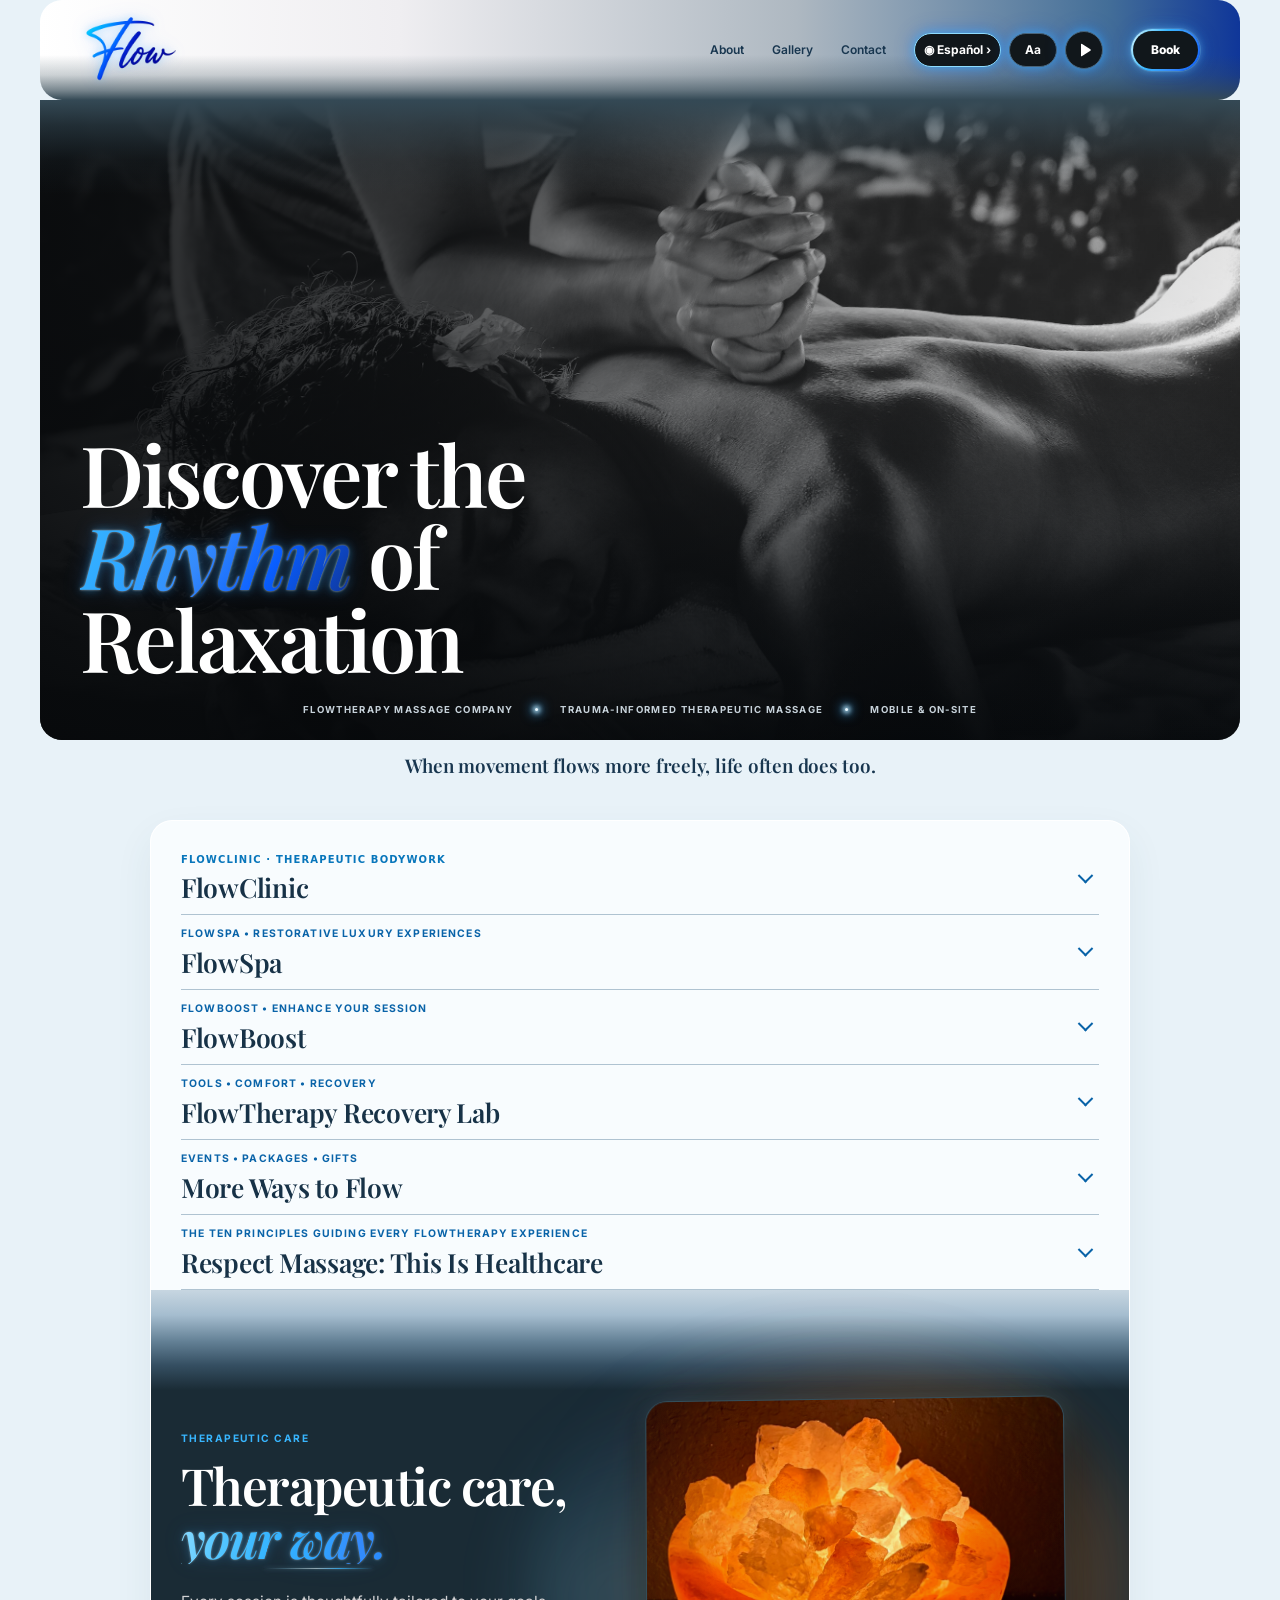
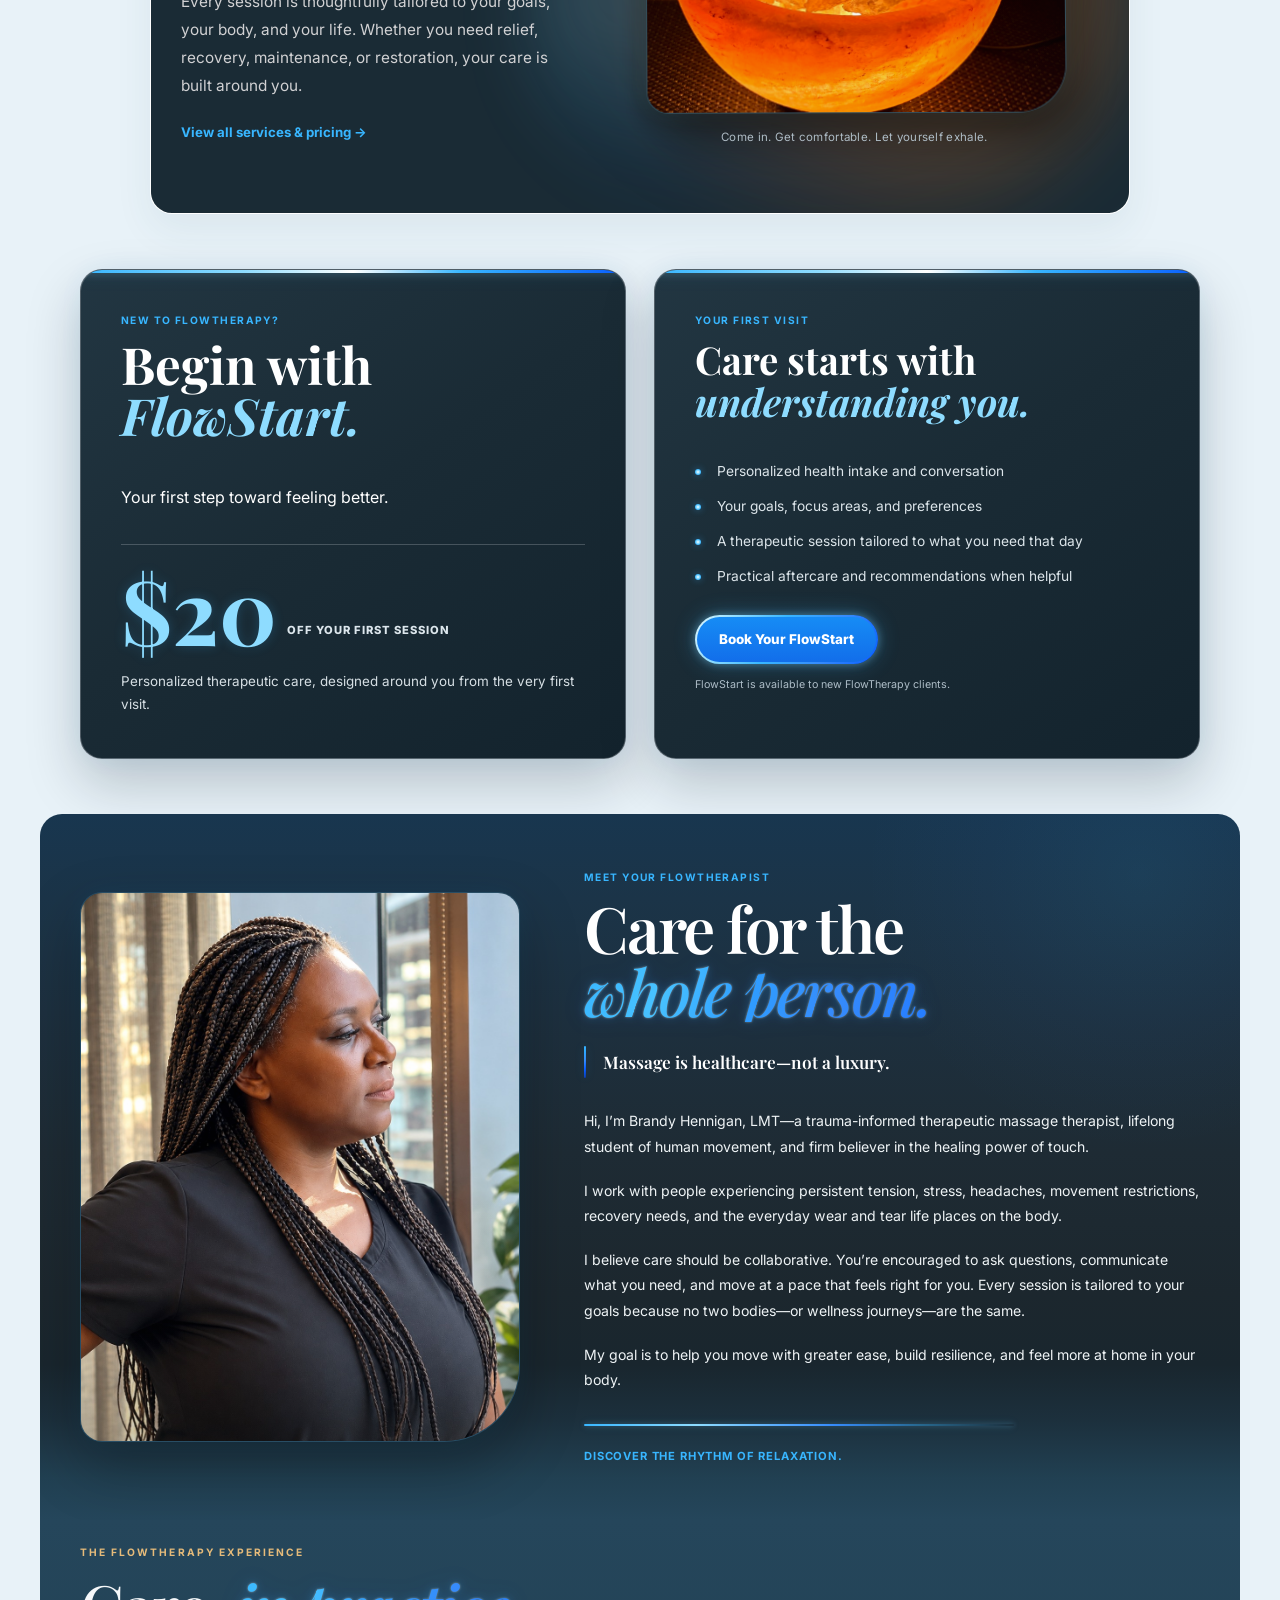
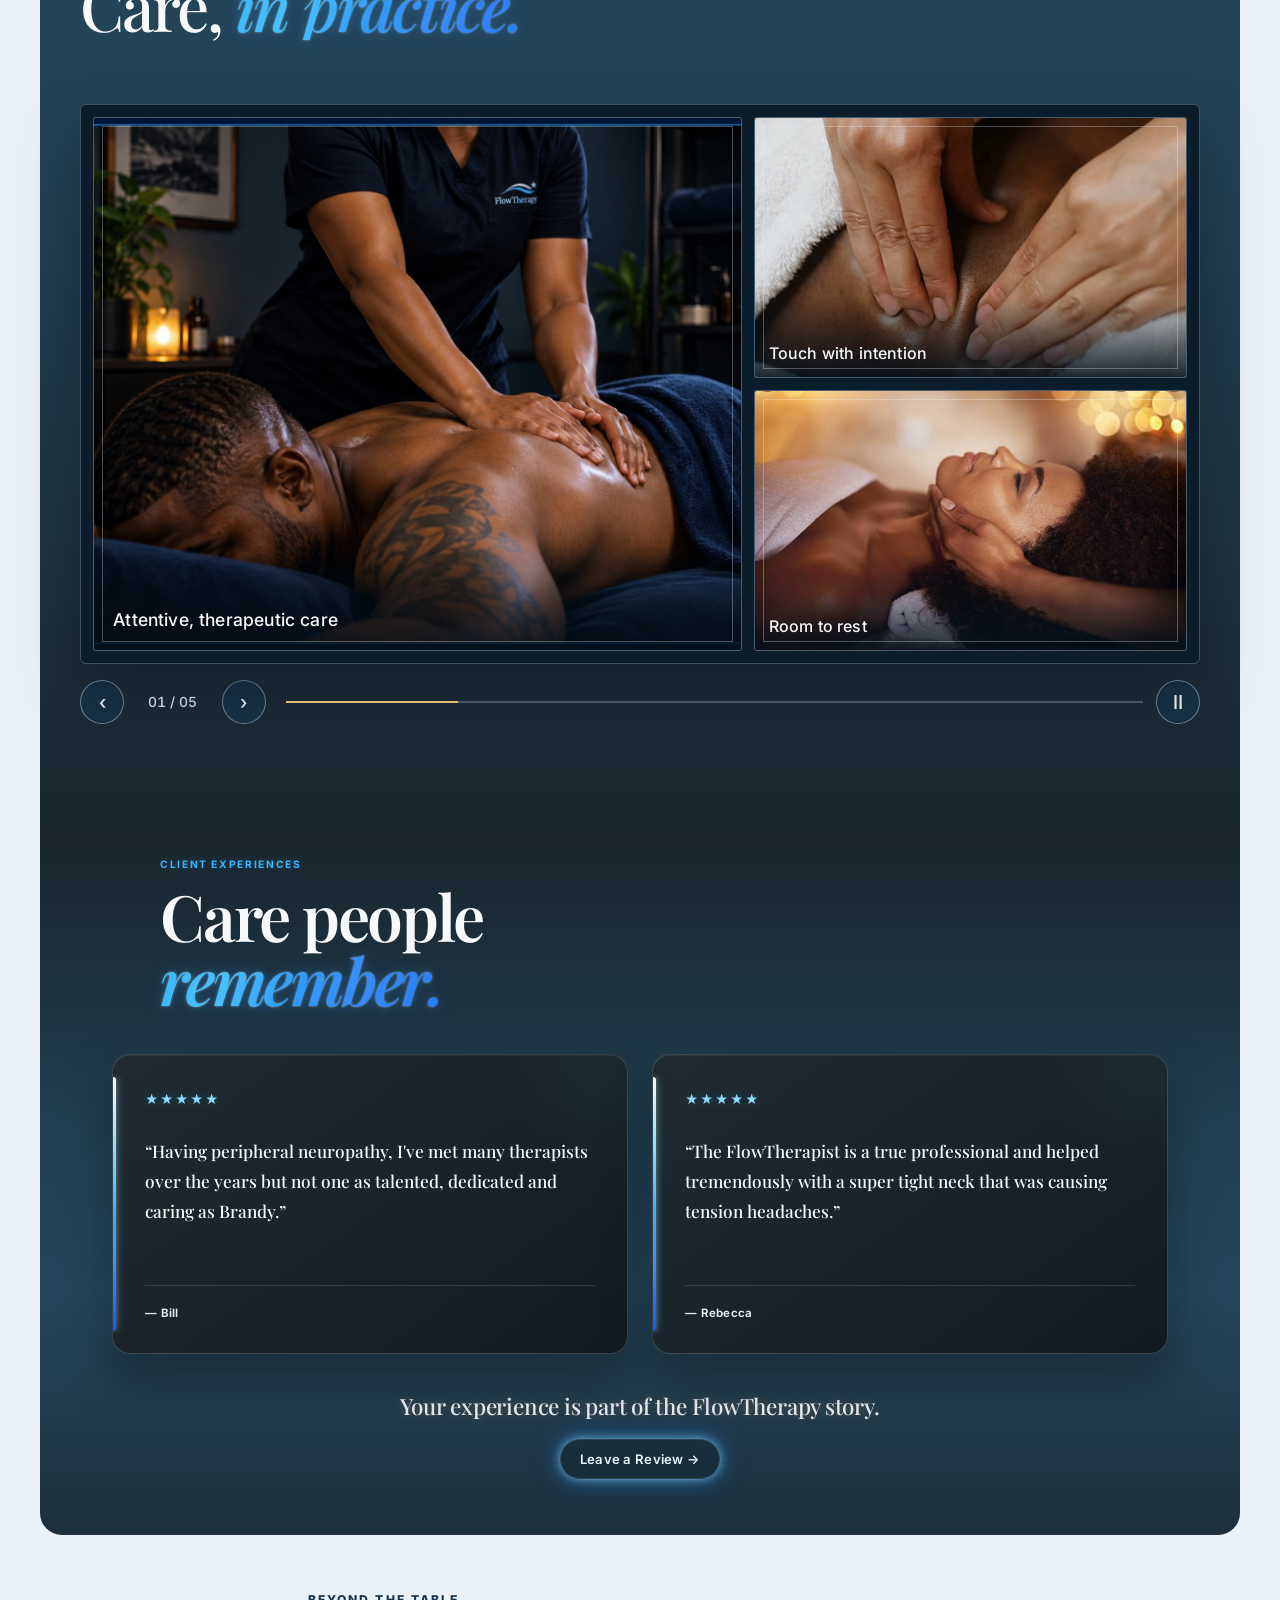
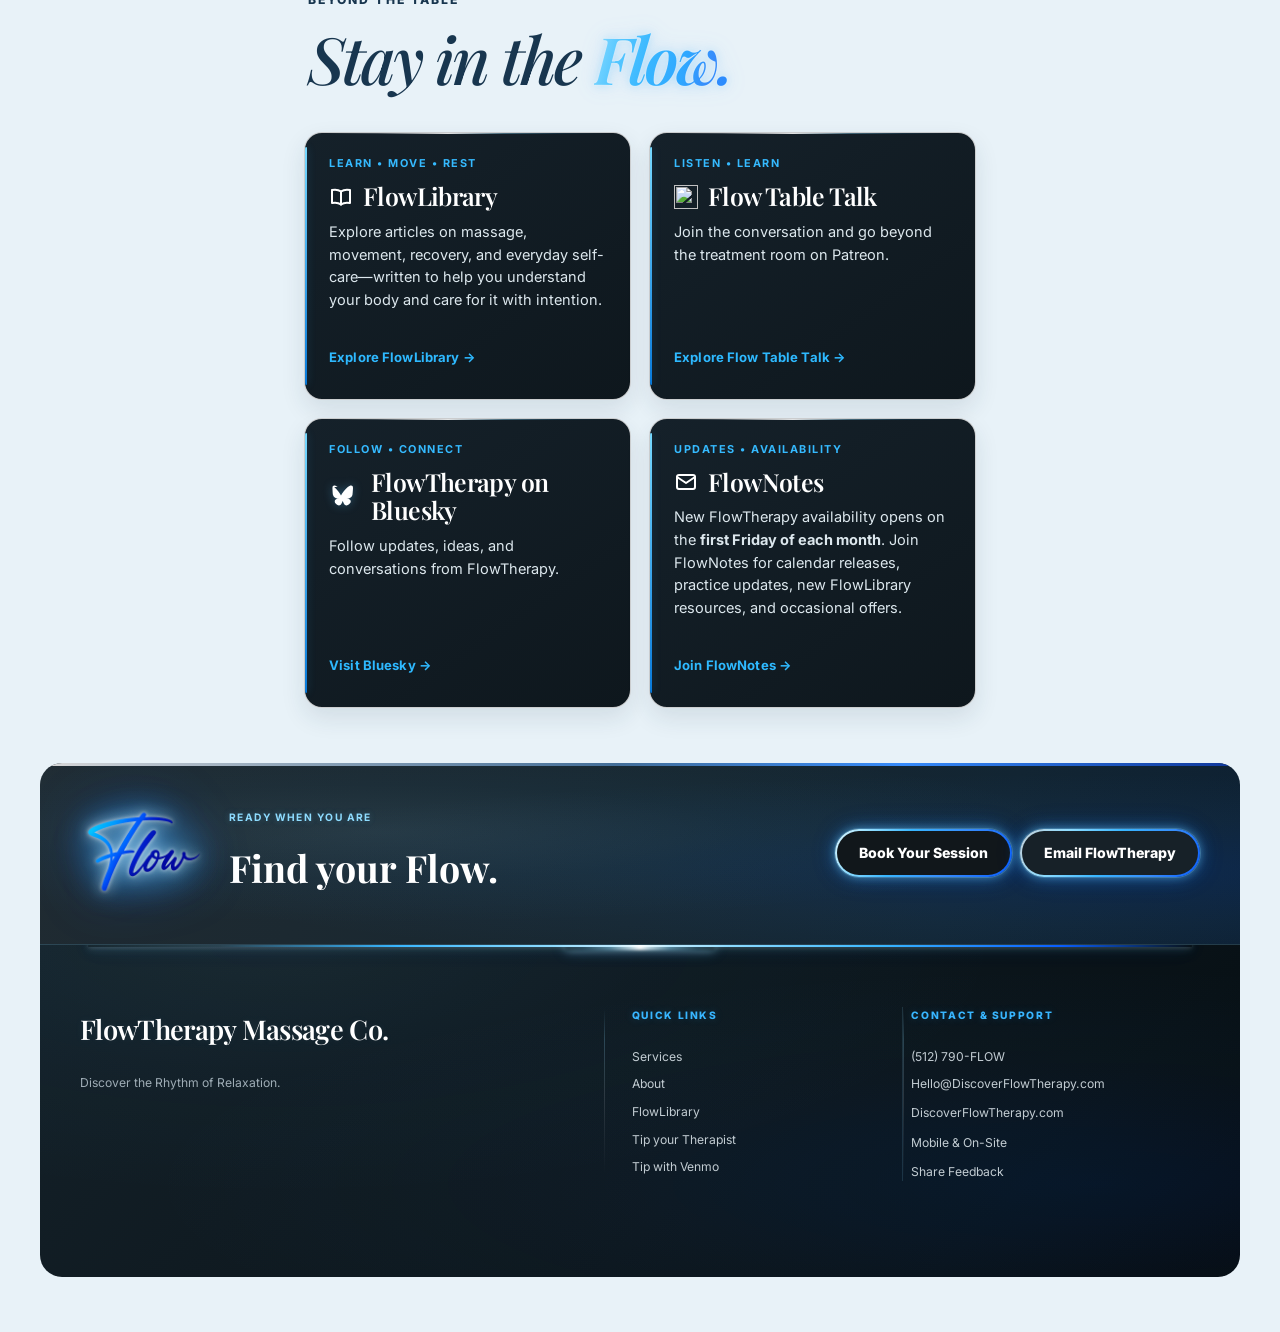
==== commit 5bb77d52: "index update" ====
--- a/index.html
+++ b/index.html
@@ -4597,9 +4597,6 @@
                           additional attention to your priority areas.
                         </p>
                       </div>
-                      <span class="ft-signature-starting"
-                        >From <strong>$140</strong></span
-                      >
                     </div>
                     <p class="ft-signature-note">
                       60, 75, or 90 minutes of true hands-on treatment time. No
